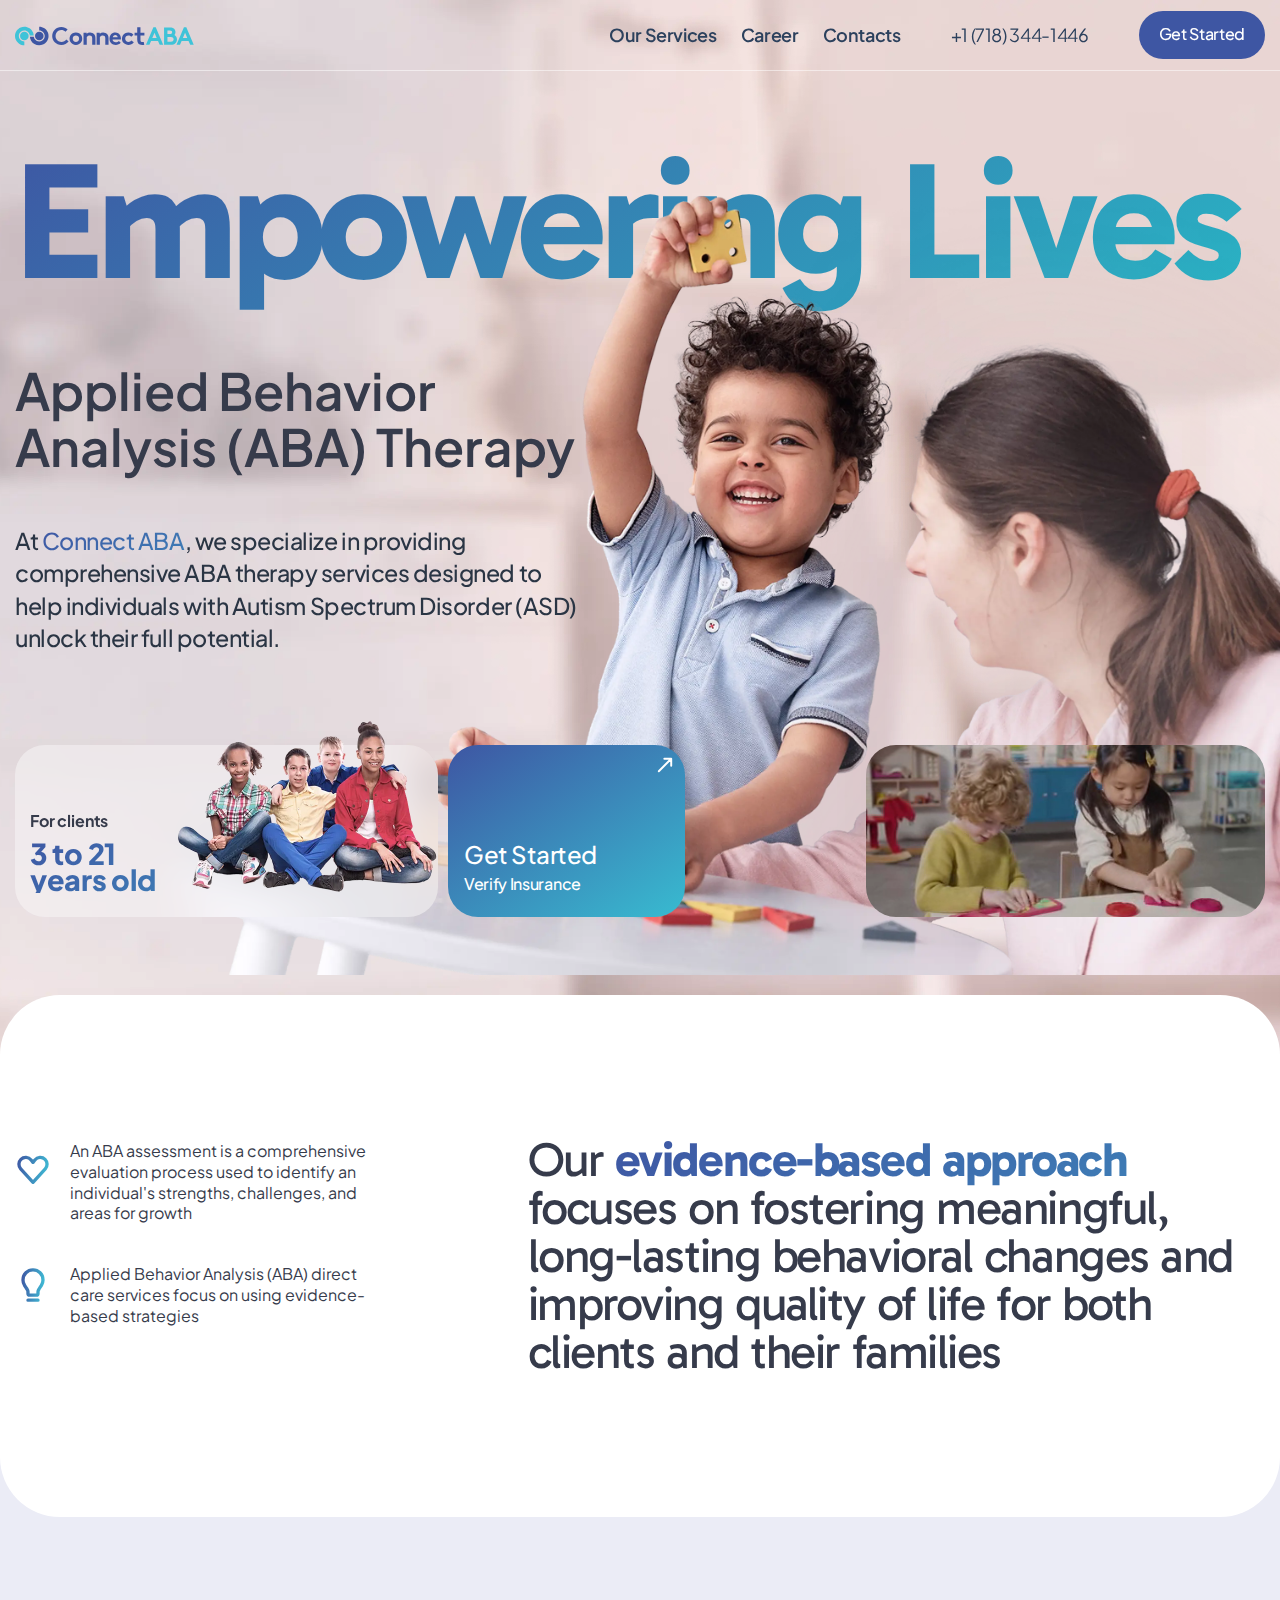
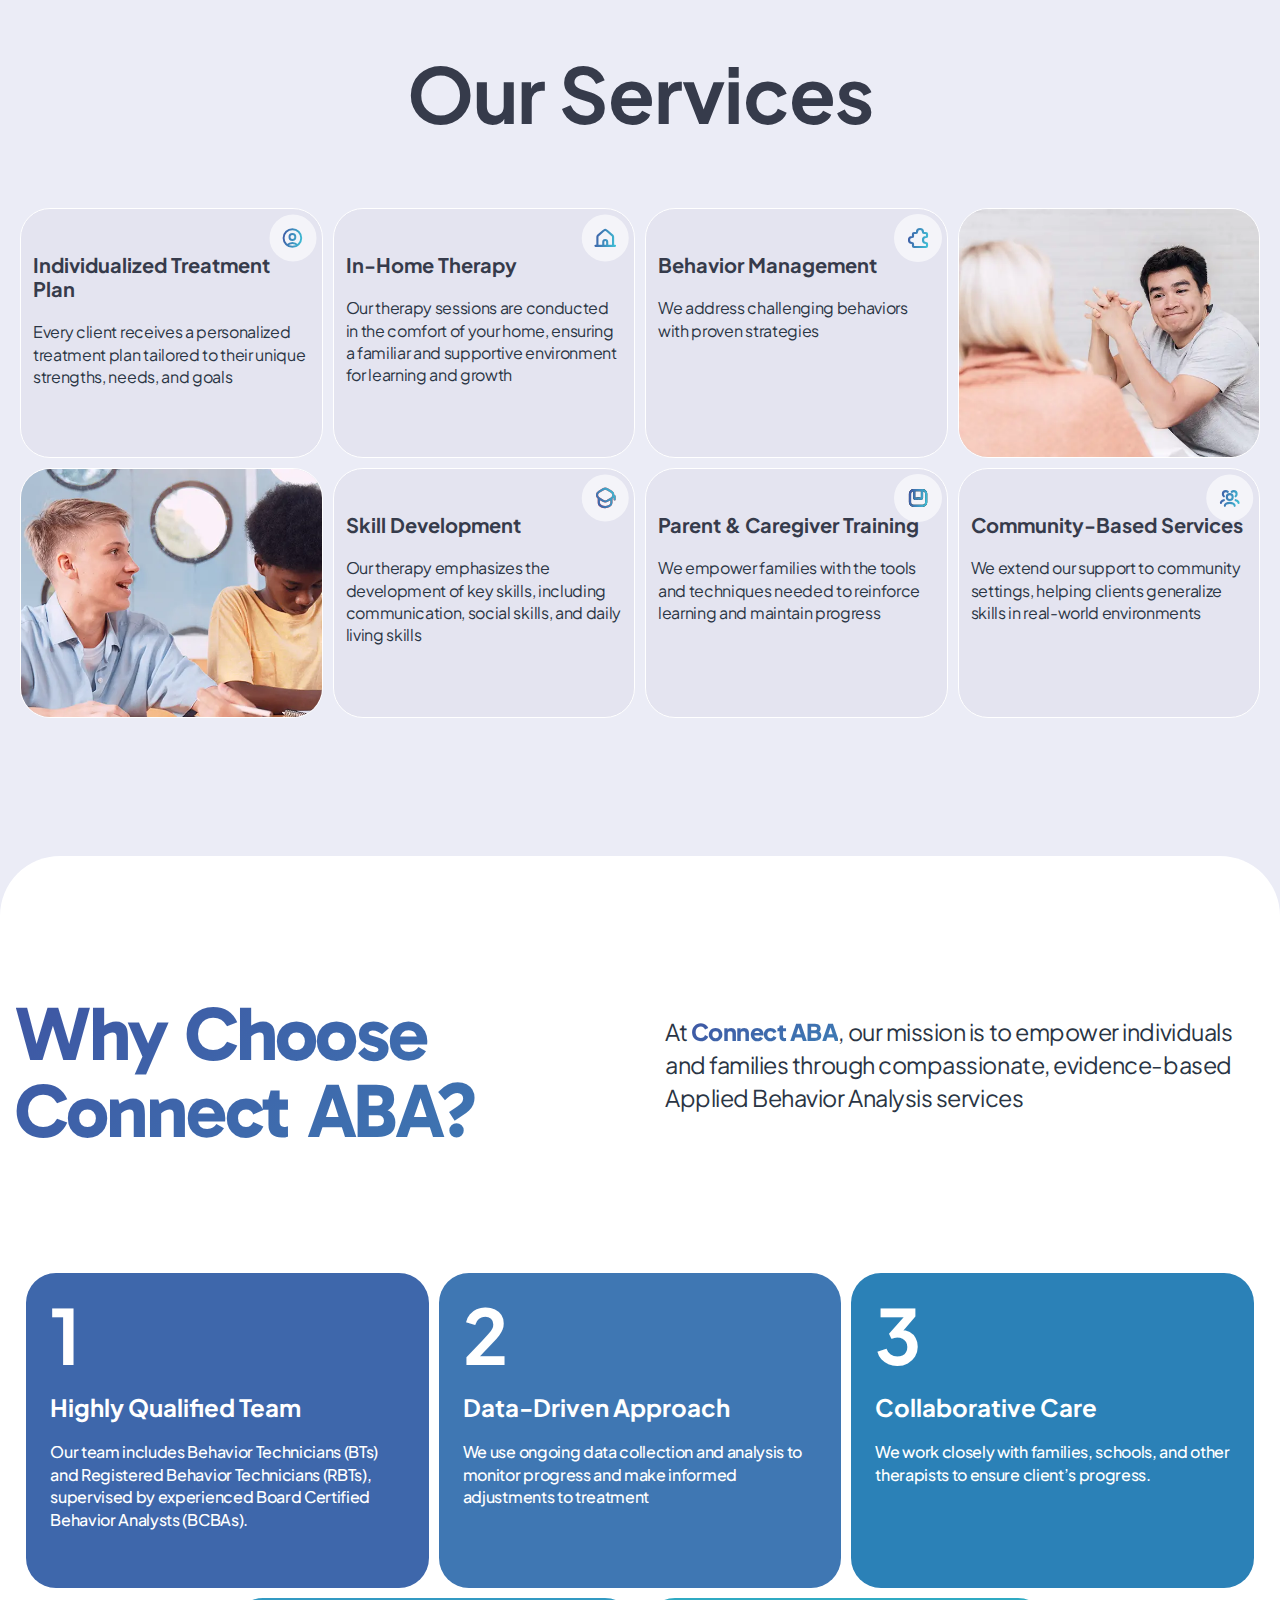
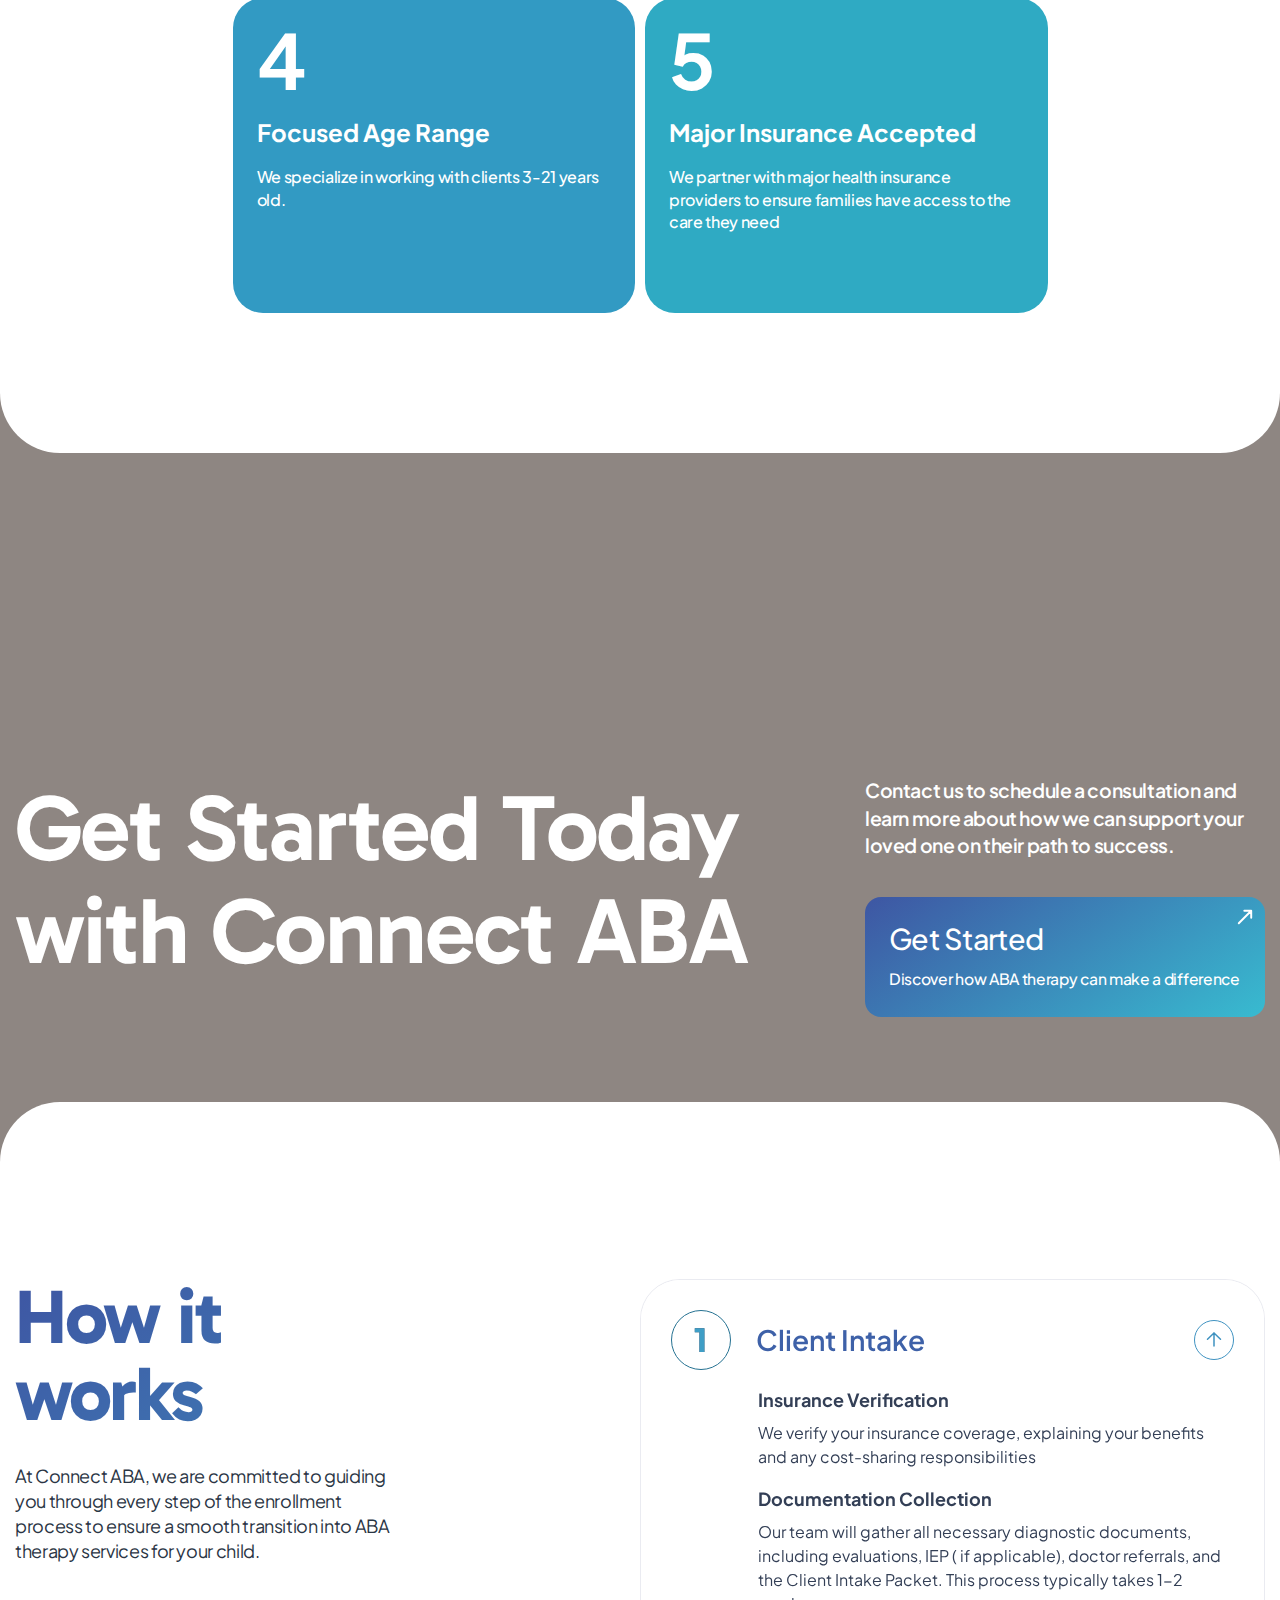
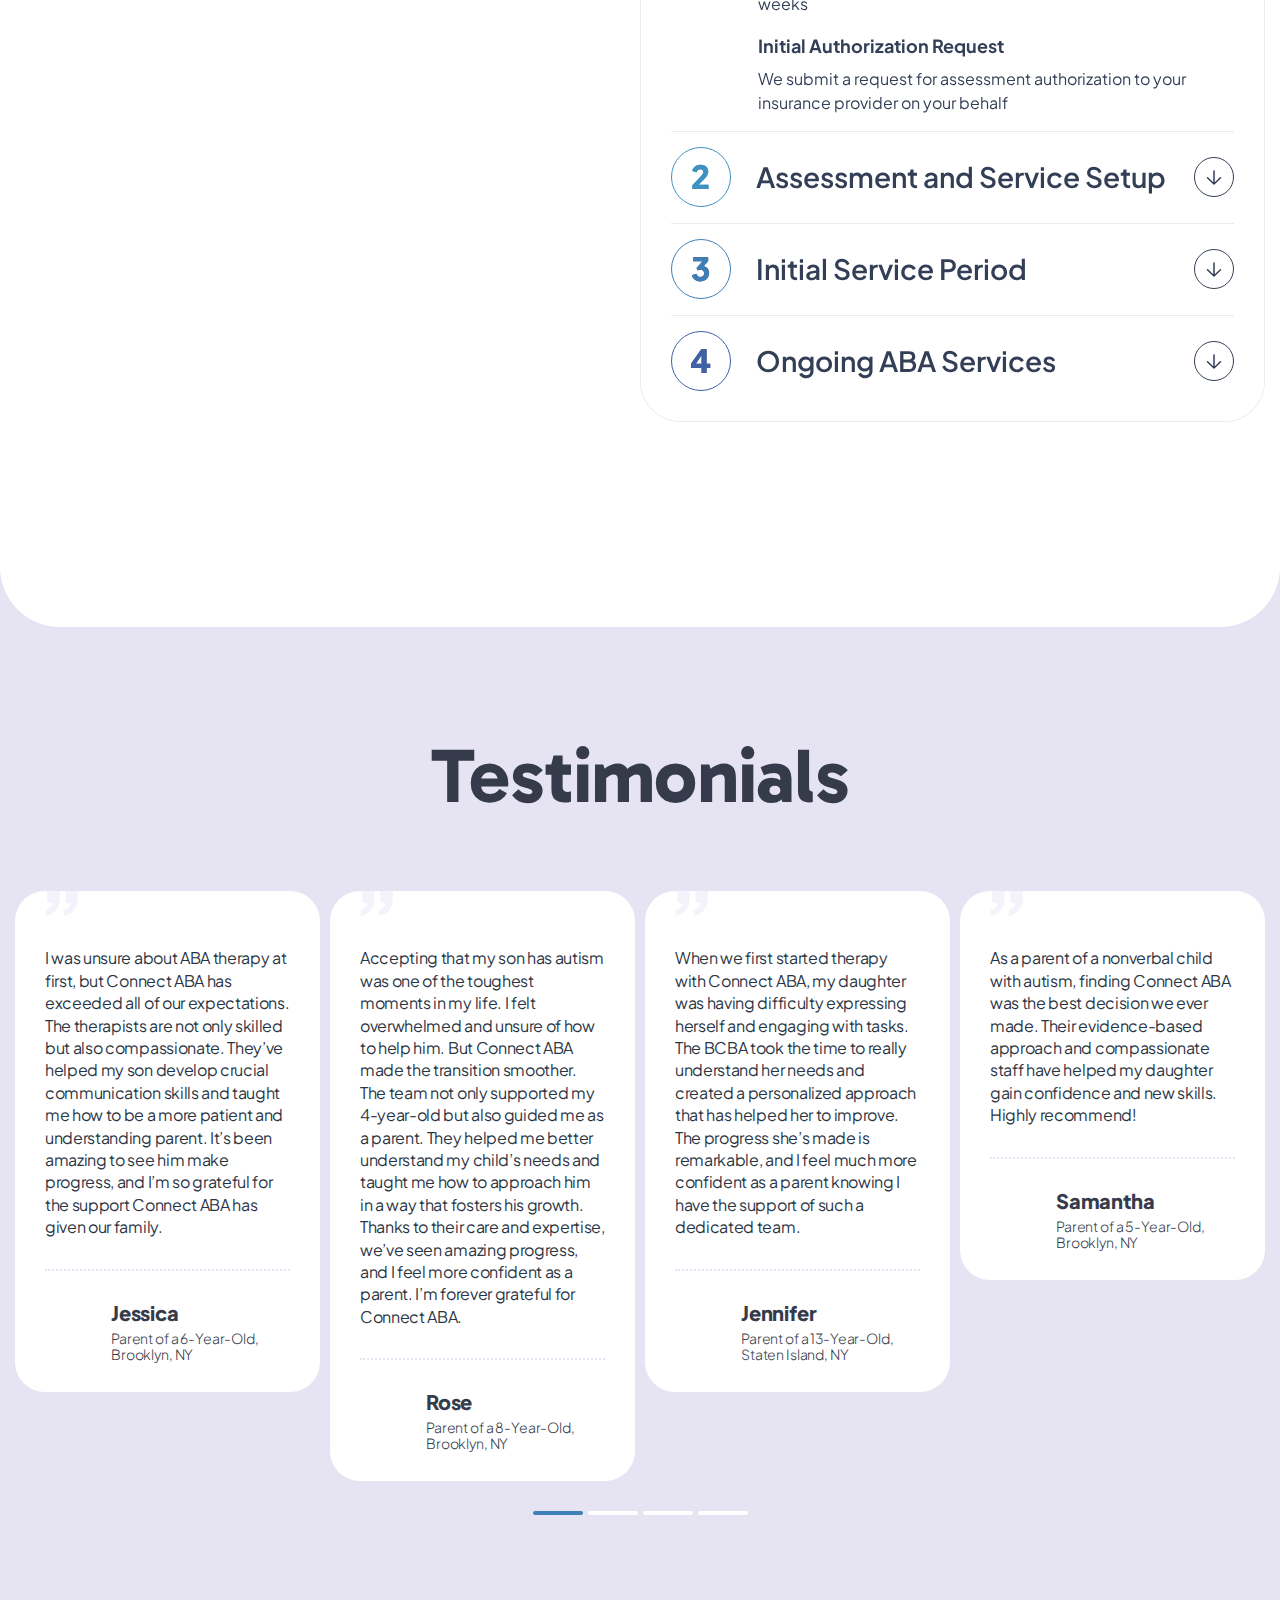
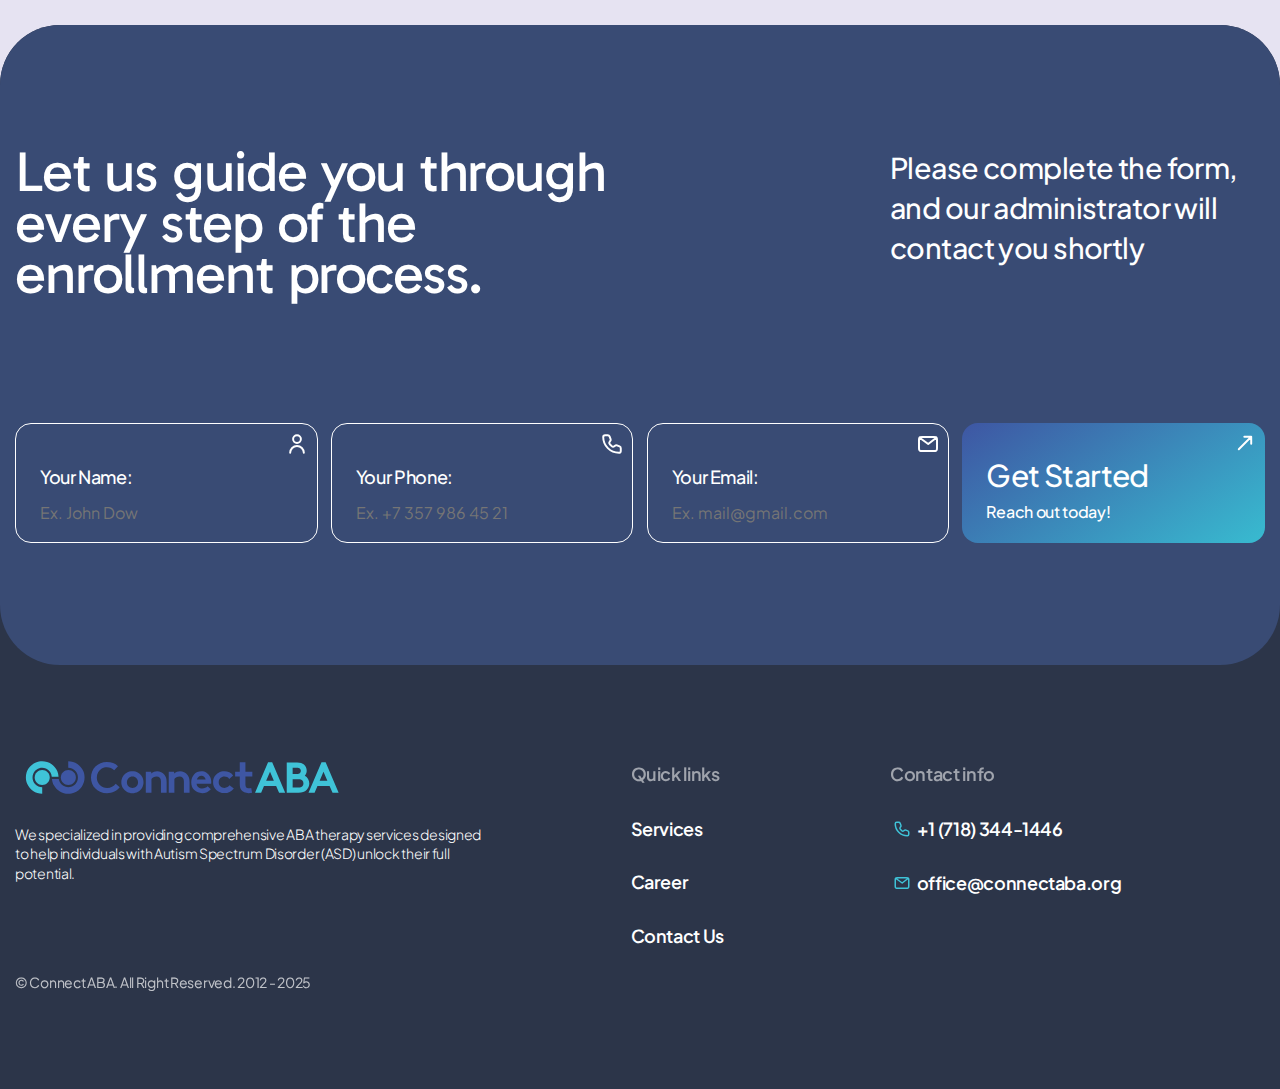
==== index.html @ b6cbbdf8 "Fix 1" ====
<!DOCTYPE html>
<html lang="en">

<head>
	<title>Home Page</title>
	<meta charset="UTF-8">
	<meta http-equiv="X-UA-Compatible" content="IE=edge">
	<meta name="format-detection" content="telephone=no">
	<link rel="stylesheet" href="css/style.min.css?_v=20250211092525">
	<link rel="shortcut icon" href="img/favicon.webp" type="image/x-icon">
	<link rel="icon" href="img/favicon.webp" type="image/x-icon">
	<meta name="robots" content="noindex, nofollow">
	<meta name="viewport" content="width=device-width, initial-scale=1.0, maximum-scale=1.2">

	<meta name="keywords" content="">
	<meta name="description" content="">
	<meta name="author" content="">
	<meta name="dcterms.dateCopyrighted" content="2025">
	<meta name="dcterms.rightsHolder" content="">
	<meta name="geo.placename" content="">
	<meta name="geo.region" content="en-us">
	<meta property="og:locale" content="en_US">
	<meta property="og:type" content="website">
	<meta name="twitter:card" content="summary">

</head>

<body>
	<div class="wrapper">
		<header data-scroll="50" class="header">
			<div class="header__container">
				<a href="index.html" style="width: 91px; height: 11px; display: block;" class="header__logo"><img src="img/logo.svg" alt="ConnectABA logo"></a>
				<div class="menu-header">
					<button type="button" class="menu-header__icon icon-menu" aria-label="Mobile menu button"><span></span></button>
					<nav class="menu-header__body">
						<a href="index.html" style="width: 191px; height: 20px; display: block;" class="logo-header-mobile"><img src="img/logo-white.svg" alt="ConnectABA logo"></a>
						<ul class="nav-menu">
							<li class="menu-item current-menu-item"><a href="our-services.html">Our Services</a></li>
							<li class="menu-item"><a href="career.html">Career</a></li>
							<li class="menu-item"><a href="contacts.html">Contacts</a></li>
						</ul>
						<a href="tel:+17183441446" class="menu-header__phone">+1 (718) 344-1446</a>
						<a href="#" data-popup="#popup" class="menu-header__button">Get Started</a>
						<a class="menu-header__mail" href="mailto:office@connectaba.org">office@connectaba.org</a>
						<div class="copyright-text">&#169; Connect ABA. All Right Reserved. 2012 - 2025</div>
					</nav>
				</div>
			</div>
		</header>
		<main class="page">


			<!-- SECTION hero -->
			<section class="hero main-page">

				<picture>
					<source media="(min-width: 320px) and (max-width: 1024px)" srcset="img/bg-mob-home-section-1.webp" />
					<img src="img/bg-pc-home-section-1.webp" class="bg-hero" alt="Section background">
				</picture>
				<picture>
					<source media="(min-width: 320px) and (max-width: 768px)" srcset="img/image-mob-home-section-1.webp" />
					<source media="(min-width: 769px) and (max-width: 1024px)" srcset="img/image-tablet-home-section-1.webp" />
					<img src="img/image-pc-home-section-1.webp" class="image-hero" alt="Joyful boy playing">
				</picture>

				<div class="hero__container">
					<div class="hero__content">
						<h1 class="hero__title gradient">
							Empowering Lives
						</h1>
						<h2 class="hero__subtitle">Applied Behavior Analysis (ABA) Therapy</h2>
						<div class="hero__description">
							At <span class="gradient-1">Connect ABA</span>, we specialize in providing comprehensive ABA therapy services designed to help individuals with Autism Spectrum Disorder (ASD) unlock their full potential.
						</div>

						<div class="hero-row">
							<div class="hero-row__col-1">
								<div class="col-1-text">
									<p class="line-1">For clients</p>
									<h3 class="line-2 gradient-1">3 to 21 years old</h3>
								</div>
								<picture>
									<source media="(min-width: 320px) and (max-width: 1024px)" srcset="img/image-2-mob-home-section-1.webp" />
									<img src="img/image-2-pc-home-section-1.webp" alt="Group of children">
								</picture>
							</div>
							<div class="hero-row__col-2">
								<div data-popup="#popup" class="get-started__item get-started__item--button no-border">
									<img src="img/icon-diagonal-arrow.svg" alt="Open popup icon">
									<button type="submit" class="button">
										<div class="button-text-1">Get Started</div>
										<div class="button-text-2">Verify Insurance</div>
									</button>
								</div>
							</div>
							<div class="hero-row__col-3">
								<video class="started-video__bg-video started-video__bg-video--pc" autoplay muted loop aria-label="Background video of children playing">
									<source src="img/1_pupil_toy.mp4" type="video/mp4">
									<source src="img/1_pupil_toy.webm" type="video/webm">
									<source src="img/1_pupil_toy.mov" type="video/mov">
								</video>
							</div>
						</div>
					</div>

				</div>
			</section>
			<!-- End of SECTION hero -->


			<!-- SECTION only-text -->
			<section class="only-text">
				<div class="only-text__container">
					<div class="only-text__row">
						<div class="only-text__col-big">
							Our <span class="gradient-1">evidence-based approach</span> focuses on fostering meaningful, long-lasting behavioral changes and improving quality of life for both clients and their families
						</div>
						<div class="only-text__col-small">
							<ul>
								<li>
									<img src="img/icon-heart.svg" alt="Heart icon">
									<span>An ABA assessment is a comprehensive evaluation process used to identify an individual's strengths, challenges, and areas for growth</span>
								</li>
								<li>
									<img src="img/icon-bulb.svg" alt="ABA therapy icon">
									<span>Applied Behavior Analysis (ABA) direct care services focus on using evidence-based strategies</span>
								</li>
							</ul>
						</div>
					</div>
				</div>
			</section>
			<!-- End of SECTION only-text -->


			<!-- SECTION services -->
			<section class="services">
				<div class="services__container">
					<div class="services__title">
						Our Services
					</div>
					<div class="services__items">
						<div class="services__item services__item--1">
							<img src="img/icon-person.svg" alt="Person icon" class="services-icon">
							<div class="services__subtitle">
								Individualized Treatment Plan
							</div>
							<div class="services__text">
								Every client receives a personalized treatment plan tailored to their unique strengths, needs, and goals
							</div>
						</div>
						<div class="services__item services__item--2">
							<img src="img/icon-home.svg" alt="Home icon" class="services-icon">
							<div class="services__subtitle">
								In-Home Therapy
							</div>
							<div class="services__text">
								Our therapy sessions are conducted in the comfort of your home, ensuring a familiar and supportive environment for learning and growth
							</div>
						</div>
						<div class="services__item services__item--3">
							<img src="img/icon-management.svg" alt="Puzzle icon" class="services-icon">
							<div class="services__subtitle">
								Behavior Management
							</div>
							<div class="services__text">
								We address challenging behaviors with proven strategies
							</div>
						</div>
						<div class="services__item services__item--4">
							<picture>
								<source media="(min-width: 320px) and (max-width: 700px)" srcset="img/home-mob-01.webp" />
								<img src="img/home-pc-01.webp" class="services-bg" alt="Man listening" loading="lazy">
							</picture>
						</div>
						<div class="services__item services__item--5">
							<picture>
								<source media="(min-width: 320px) and (max-width: 600px)" srcset="img/home-mob-02.webp" />
								<img src="img/home-pc-02.webp" class="services-bg" alt="Guys listening" loading="lazy">
							</picture>
						</div>
						<div class="services__item services__item--6">
							<img src="img/icon-skill.svg" alt="Skill icon" class="services-icon">
							<div class="services__subtitle">
								Skill Development
							</div>
							<div class="services__text">
								Our therapy emphasizes the development of key skills, including communication, social skills, and daily living skills
							</div>
						</div>
						<div class="services__item services__item--7">
							<img src="img/icon-training.svg" alt="Training icon" class="services-icon">
							<div class="services__subtitle">
								Parent & Caregiver Training
							</div>
							<div class="services__text">
								We empower families with the tools and techniques needed to reinforce learning and maintain progress
							</div>
						</div>
						<div class="services__item services__item--8">
							<img src="img/icon-community.svg" alt="Community icon" class="services-icon">
							<div class="services__subtitle">
								Community-Based Services
							</div>
							<div class="services__text">
								We extend our support to community settings, helping clients generalize skills in real-world environments
							</div>
						</div>
					</div>
				</div>
			</section>
			<!-- End of SECTION services -->


			<!-- SECTION why -->
			<section class="why">
				<div class="why__container">
					<div class="why__row">
						<div class="why__title gradient-1">
							Why Choose Connect ABA?
						</div>
						<div class="why__description">
							At <span class="gradient-1">Connect ABA</span>, our mission is to empower individuals and families through compassionate, evidence-based Applied Behavior Analysis services
						</div>
					</div>
					<div class="why__items">
						<div class="why__item why__item--1">
							<div class="why__number">
								1
							</div>
							<div class="why__wrapper">
								<div class="why__subtitle">
									Highly Qualified Team
								</div>
								<div class="why__text">
									Our team includes Behavior Technicians (BTs) and Registered Behavior Technicians (RBTs), supervised by experienced Board Certified Behavior Analysts (BCBAs).
								</div>
							</div>
						</div>
						<div class="why__item why__item--2">
							<div class="why__number">
								2
							</div>
							<div class="why__wrapper">
								<div class="why__subtitle">
									Data-Driven Approach
								</div>
								<div class="why__text">
									We use ongoing data collection and analysis to monitor progress and make informed adjustments to treatment
								</div>
							</div>
						</div>
						<div class="why__item why__item--3">
							<div class="why__number">
								3
							</div>
							<div class="why__wrapper">
								<div class="why__subtitle">
									Collaborative Care
								</div>
								<div class="why__text">
									We work closely with families, schools, and other therapists to ensure client’s progress.
								</div>
							</div>
						</div>
						<div class="why__item why__item--4">
							<div class="why__number">
								4
							</div>
							<div class="why__wrapper">
								<div class="why__subtitle">
									Focused Age Range
								</div>
								<div class="why__text">
									We specialize in working with clients 3-21 years old.
								</div>
							</div>
						</div>
						<div class="why__item why__item--5">
							<div class="why__number">
								5
							</div>
							<div class="why__wrapper">
								<div class="why__subtitle">
									Major Insurance Accepted
								</div>
								<div class="why__text">
									We partner with major health insurance providers to ensure families have access to the care they need
								</div>
							</div>
						</div>
					</div>

				</div>
			</section>
			<!-- End of SECTION why -->


			<!-- SECTION started-video -->
			<section class="started-video">
				<video class="started-video__bg-video started-video__bg-video--pc" autoplay muted loop aria-label="Background video of children drawing">
					<source src="img/2_children_draw.mp4" type="video/mp4">
					<source src="img/2_children_draw.webm" type="video/webm">
					<source src="img/2_children_draw.mov" type="video/mov">
				</video>

				<div class="video-bg"></div>
				<div class="started-video__container">
					<div class="started-video__title">
						Get Started Today with Connect ABA
					</div>
					<div class="started-video__wrapper">
						<div class="started-video__description">
							Contact us to schedule a consultation and learn more about how we can support your loved one on their path to success.
						</div>
						<div class="get-started__item get-started__item--button no-border">
							<img src="img/icon-diagonal-arrow.svg" alt="Contact button icon">
							<button data-popup="#popup" class="button">
								<div class="button-text-1">Get Started</div>
								<div class="button-text-2">Discover how ABA therapy can make a difference</div>
							</button>
						</div>
					</div>
				</div>
			</section>
			<!-- End of SECTION started-video -->


			<!-- SECTION how -->
			<section class="how">
				<picture>
					<source media="(min-width: 320px) and (max-width: 768px)" srcset="img/image-mob-home-section-6.webp" />
					<source media="(min-width: 769px) and (max-width: 1024px)" srcset="img/image-tablet-home-section-6.webp" />
					<img src="img/image-pc-home-section-6.webp" class="how__bg" alt="Happy boy" loading="lazy">
				</picture>
				<div class="how__container">
					<div class="how__row">
						<div class="how__col">
							<div class="how__title gradient-1">
								How it works
							</div>
							<div class="how__description">
								At Connect ABA, we are committed to guiding you through every step of the enrollment process to ensure a smooth transition into ABA therapy services for your child.
							</div>
						</div>
						<div class="how__col">
							<!-- Spoilers: -->
							<div data-spollers data-one-spoller class="spollers">
								<details data-open class="spollers__item">
									<summary class="spollers__title">
										<img src="img/icon-faq-1.svg" alt="Number 1">
										Client Intake
									</summary>
									<div class="spollers__body">
										<div class="spollers__subtitle">
											Insurance Verification
										</div>
										<div class="spollers__text">
											We verify your insurance coverage, explaining your benefits and any cost-sharing responsibilities
										</div>
										<div class="spollers__subtitle">
											Documentation Collection
										</div>
										<div class="spollers__text">
											Our team will gather all necessary diagnostic documents, including evaluations, IEP ( if applicable), doctor referrals, and the Client Intake Packet. This process typically takes 1-2 weeks
										</div>
										<div class="spollers__subtitle">
											Initial Authorization Request
										</div>
										<div class="spollers__text">
											We submit a request for assessment authorization to your insurance provider on your behalf
										</div>
									</div>
								</details>

								<details class="spollers__item">
									<summary class="spollers__title">
										<img src="img/icon-faq-2.svg" alt="Number 2">
										Assessment and Service Setup
									</summary>
									<div class="spollers__body">
										<div class="spollers__subtitle">
											Availability Coordination
										</div>
										<div class="spollers__text">
											We work with you to understand your child’s needs and service schedule preferences.
										</div>
										<div class="spollers__subtitle">
											Assessment
										</div>
										<div class="spollers__text">
											A Board Certified Behavior Analyst (BCBA) will conduct your child’s assessment. This includes a discussion with you, direct observation, and the creation of a personalized treatment plan.
										</div>
										<div class="spollers__subtitle">
											Assessment Review
										</div>
										<div class="spollers__text">
											The treatment plan is reviewed and submitted to your insurance forapproval of ongoing services.
										</div>
										<div class="spollers__subtitle">
											Staffing
										</div>
										<div class="spollers__text">
											Using our matching process, we locate a skilled Behavior Technician (BT) or Registered Behavior Technician (RBT) in your area to support your child. This step typically takes about 2-3 weeks.
										</div>
									</div>
								</details>

								<details class="spollers__item">
									<summary class="spollers__title">
										<img src="img/icon-faq-3.svg" alt="Number 3">
										Initial Service Period
									</summary>
									<div class="spollers__body">
										<div class="spollers__subtitle">
											Service Coordination
										</div>
										<div class="spollers__text">
											Your BCBA and BT will coordinate schedules to begin therapysessions.
										</div>
										<div class="spollers__subtitle">
											Initial Check-Ins
										</div>
										<div class="spollers__text">
											We ensure the BT is pairing well with your child and that therapy sessions are proceeding smoothly.
										</div>
										<div class="spollers__subtitle">
											Ongoing Communication
										</div>
										<div class="spollers__text">
											During the first 4 weeks of services, we maintain consistentcheck-ins to monitor progress and address any concerns.
										</div>
									</div>
								</details>

								<details class="spollers__item">
									<summary class="spollers__title">
										<img src="img/icon-faq-4.svg" alt="Number 4">
										Ongoing ABA Services
									</summary>
									<div class="spollers__body">
										<div class="spollers__subtitle">
											Case Management
										</div>
										<div class="spollers__text">
											Once services are established, a hh Case Manager will oversee your child’s care.
										</div>
										<div class="spollers__subtitle">
											Service Consistency
										</div>
										<div class="spollers__text">
											We monitor therapy sessions for consistency and progress,addressing cancellations and making necessary adjustments.
										</div>
										<div class="spollers__subtitle">
											Reassessment & Reauthorization
										</div>
										<div class="spollers__text">
											Periodic reassessments are conducted ( typically every 6 months), and we manage the reauthorization process to ensure uninterrupted care.
										</div>
										<div class="spollers__subtitle">
											Insurance Support
										</div>
										<div class="spollers__text">
											If your insurance changes, we’ll help you navigate the process tomaintain services.
										</div>
									</div>
								</details>
							</div><!-- Spoilers end -->
						</div>
					</div>

				</div>
			</section>
			<!-- End of SECTION how -->


			<!-- SECTION testimonials -->
			<section class="testimonials">
				<div class="testimonials__container">
					<div class="testimonials__title">
						Testimonials
					</div>
					<!-- Slider wrapper -->
					<div class="testimonials__slider swiper">
						<!-- The moving part of the slider -->
						<div class="testimonials__wrapper swiper-wrapper">
							<!-- Slide -->
							<div class="testimonials__slide swiper-slide">
								<div class="review">
									<img src="img/icon-review.svg" class="review-decor" alt="Review icon">
									<div class="review__text">
										I was unsure about ABA therapy at first, but Connect ABA has exceeded all of our expectations. The therapists are not only skilled but also compassionate. They’ve helped my son develop crucial communication skills and taught me how to be a more patient and understanding parent. It’s been amazing to see him make progress, and I’m so grateful for the support Connect ABA has given our family.
									</div>
									<div class="review__footer">
										<img src="img/person-01.webp" alt="Jessica photo" loading="lazy">
										<div class="review__wrapper">
											<div class="review__name">
												Jessica
											</div>
											<div class="review__info">
												Parent of a 6-Year-Old,
												<br>Brooklyn, NY
											</div>
										</div>
									</div>
								</div>
							</div>

							<!-- Slide -->
							<div class="testimonials__slide swiper-slide">
								<div class="review">
									<img src="img/icon-review.svg" class="review-decor" alt="Review icon">
									<div class="review__text">
										Accepting that my son has autism was one of the toughest moments in my life. I felt overwhelmed and unsure of how to help him. But Connect ABA made the transition smoother. The team not only supported my 4-year-old but also guided me as a parent. They helped me better understand my child’s needs and taught me how to approach him in a way that fosters his growth. Thanks to their care and expertise, we’ve seen amazing progress, and I feel more confident as a parent. I’m forever grateful for Connect ABA.
									</div>
									<div class="review__footer">
										<img src="img/person-02.webp" alt="Rose photo" loading="lazy">
										<div class="review__wrapper">
											<div class="review__name">
												Rose
											</div>
											<div class="review__info">
												Parent of a 8-Year-Old,
												<br>Brooklyn, NY
											</div>
										</div>
									</div>
								</div>
							</div>

							<!-- Slide -->
							<div class="testimonials__slide swiper-slide">
								<div class="review">
									<img src="img/icon-review.svg" class="review-decor" alt="Review icon">
									<div class="review__text">
										When we first started therapy with Connect ABA, my daughter was having difficulty expressing herself and engaging with tasks. The BCBA took the time to really understand her needs and created a personalized approach that has helped her to improve. The progress she’s made is remarkable, and I feel much more confident as a parent knowing I have the support of such a dedicated team.
									</div>
									<div class="review__footer">
										<img src="img/person-03.webp" alt="Jennifer photo" loading="lazy">
										<div class="review__wrapper">
											<div class="review__name">
												Jennifer
											</div>
											<div class="review__info">
												Parent of a 13-Year-Old,
												<br>Staten Island, NY
											</div>
										</div>
									</div>
								</div>
							</div>

							<!-- Slide -->
							<div class="testimonials__slide swiper-slide">
								<div class="review">
									<img src="img/icon-review.svg" class="review-decor" alt="Review icon">
									<div class="review__text">
										As a parent of a nonverbal child with autism, finding Connect ABA was the best decision we ever made. Their evidence-based approach and compassionate staff have helped my daughter gain confidence and new skills. Highly recommend!
									</div>
									<div class="review__footer">
										<img src="img/person-04.webp" alt="Samantha photo" loading="lazy">
										<div class="review__wrapper">
											<div class="review__name">
												Samantha
											</div>
											<div class="review__info">
												Parent of a 5-Year-Old,
												<br>Brooklyn, NY
											</div>
										</div>
									</div>
								</div>
							</div>


						</div>

						<div class="swiper-pagination"></div>
					</div>
				</div>
			</section>
			<!-- End of SECTION testimonials -->


		</main>
		<footer class="footer">

			<!-- SECTION footer-blue -->
			<section class="footer-blue">
				<div class="footer-blue__container">
					<div class="footer-blue__texts">
						<h3 class="footer-blue__title">
							Let us guide you through every step of the enrollment process.
						</h3>
						<div class="footer-blue__description">
							Please complete the form, and our administrator will contact you shortly
						</div>
					</div>

					<form name="get-started" class="get-started" action="#" method="POST">
						<div class="get-started__items">
							<div class="get-started__item get-started__item--name">
								<img src="img/icon-user.svg" alt="Name form icon">
								<label for="get-started-name">Your Name:</label>
								<input type="text" id="get-started-name" name="get-started-name" placeholder="Ex. John Dow" class="input">
							</div>
							<div class="get-started__item get-started__item--phone">
								<img src="img/icon-phone.svg" alt="Phone form icon">
								<label for="get-started-phone">Your Phone:</label>
								<input type="text" id="get-started-phone" name="get-started-phone" placeholder="Ex. +7 357 986 45 21" class="input">
							</div>
							<div class="get-started__item get-started__item--email">
								<img src="img/icon-mail.svg" alt="Email form icon">
								<label for="get-started-email">Your Email:</label>
								<input type="text" id="get-started-email" name="get-started-email" placeholder="Ex. mail@gmail.com" class="input">
							</div>
							<div data-popup="#popup" class="get-started__item get-started__item--button no-border">
								<img src="img/icon-diagonal-arrow.svg" alt="Submit button form icon">
								<button class="button">
									<div class="button-text-1">Get Started</div>
									<div class="button-text-2">Reach out today!</div>
								</button>
							</div>
						</div>
					</form>
				</div>
			</section>
			<!-- End of SECTION footer-blue -->


			<!-- SECTION footer-dark -->
			<section class="footer-dark">
				<div class="footer-dark__container">
					<div class="footer-dark__row-1">
						<div class="col col-1">
							<img src="img/logo.svg" class="footer-logo" alt="Website logo">
							<p>We specialized in providing comprehensive ABA therapy services designed to help individuals with Autism Spectrum Disorder (ASD) unlock their full potential.</p>
						</div>
						<div class="col col-2">
							<h3 class="footer-title">Quick links</h3>
							<nav>
								<ul>
									<li><a href="our-services.html">Services</a></li>
									<li><a href="career.html">Career</a></li>
									<li><a href="contacts.html">Contact Us</a></li>
								</ul>
							</nav>
						</div>
						<div class="col">
							<h3 class="footer-title">Contact info</h3>
							<nav>
								<ul>
									<li>
										<a href="tel:+17183441446">
											<img src="img/icon-phone-blue.svg" alt="Phone icon">
											<span>+1 (718) 344-1446</span>
										</a>
									</li>
									<li>
										<a href="mailto:office@connectaba.org">
											<img src="img/icon-mail-blue.svg" alt="Email icon">
											<span>office@connectaba.org</span>
										</a>
									</li>
								</ul>
							</nav>
						</div>
					</div>
					<div class="footer-dark__row-2">
						&#169; Connect ABA. All Right Reserved. 2012 - 2025
					</div>
				</div>
			</section>
			<!-- End of SECTION footer-dark -->

		</footer>
	</div>
	<div id="popup" aria-hidden="true" class="popup">
		<div class="popup__wrapper">
			<div class="popup__content">
				<button data-close type="button" class="popup__close">
					<img src="img/icon-close-white.svg" alt="Close popup">
				</button>
				<div class="popup__text">
					<h2 class="popup-title">Get Started</h2>
					<h3 class="popup-description">Fill in the form and we will contact you shortly</h3>
					<form name="get-started" class="get-started" action="#" method="POST">
						<div class="get-started__items">
							<div class="get-started__item get-started__item--name">
								<img src="img/icon-user.svg" alt="Name form icon">
								<label for="name">Your Name:</label>
								<input type="text" id="name" name="name" placeholder="Ex. John Dow" class="input">
							</div>
							<div class="get-started__item get-started__item--phone">
								<img src="img/icon-phone.svg" alt="Phone form icon">
								<label for="phone">Your Phone:</label>
								<input type="text" id="phone" name="phone" placeholder="Ex. +7 357 986 45 21" class="input">
							</div>
							<div class="get-started__item get-started__item--email">
								<img src="img/icon-mail.svg" alt="Email form icon">
								<label for="email">Your Email:</label>
								<input type="text" id="email" name="email" placeholder="Ex. mail@gmail.com" class="input">
							</div>
							<div class="get-started__item get-started__item--button no-border">
								<img src="img/icon-diagonal-arrow.svg" alt="Submit button form icon">
								<button type="submit" class="button">
									<div class="button-text-1">Get Started</div>
									<div class="button-text-2">Reach out today!</div>
								</button>
							</div>
						</div>
					</form>
				</div>
			</div>
		</div>
	</div>



	<div id="video" aria-hidden="true" class="popup">
		<div class="popup__wrapper">
			<div class="popup__content">
				<button data-close type="button" class="popup__close">
					<img src="img/icon-close-white.svg" alt="Close popup">
				</button>
				<!-- <video class="started-video__bg-video started-video__bg-video--pc" autoplay="" muted="" loop="" loading="lazy">
				<source src="img/1_pupil_toy.mp4" type="video/mp4">
			</video> -->
				<video class="started-video__bg-video started-video__bg-video--pc" autoplay muted loop loading="lazy" aria-hidden="true">
					<source src="img/1_pupil_toy.mp4" type="video/mp4">
					Your browser does not support the video. <a href="img/1_pupil_toy.mp4">Download video</a>.
				</video>

				<!-- <video class="started-video__bg-video started-video__bg-video--mobile" autoplay="" muted="" loop="" playsinline="">
				<source src="https://ldvill.com/wp-content/themes/ld-electrician/assets/video/video-bg-mobile.mp4" type="video/mp4">
				<source src="https://ldvill.com/wp-content/themes/ld-electrician/assets/video/video-bg-mobile.webm" type="video/webm">
				<source src="https://ldvill.com/wp-content/themes/ld-electrician/assets/video/video-bg-mobile.mov" type="video/mov">
			</video> -->
			</div>
		</div>
	</div>



	<div id="video-2" aria-hidden="true" class="popup">
		<div class="popup__wrapper">
			<div class="popup__content">
				<button data-close type="button" class="popup__close">
					<img src="img/icon-close-white.svg" alt="Close popup">
				</button>
				<video class="started-video__bg-video started-video__bg-video--pc" autoplay="" muted="" loop="" loading="lazy">
					<source src="img/4_mother_help.mp4" type="video/mp4">
				</video>
				<!-- <video class="started-video__bg-video started-video__bg-video--mobile" autoplay="" muted="" loop="" playsinline="">
				<source src="https://ldvill.com/wp-content/themes/ld-electrician/assets/video/video-bg-mobile.mp4" type="video/mp4">
				<source src="https://ldvill.com/wp-content/themes/ld-electrician/assets/video/video-bg-mobile.webm" type="video/webm">
				<source src="https://ldvill.com/wp-content/themes/ld-electrician/assets/video/video-bg-mobile.mov" type="video/mov">
			</video> -->
			</div>
		</div>
	</div>













	<div id="rbt-bt" aria-hidden="true" class="popup popup-opportunities">
		<div class="popup__wrapper">
			<div class="popup__content">
				<button data-close type="button" class="popup__close">
					<img src="img/icon-close-blue.svg" alt="Close popup">
				</button>

				<div class="popup__top-content top-content">
					<img src="img/logo.svg" class="popup-logo" alt="Website logo">
					<div class="content-wrapper">
						<h2 class="top-content__title">
							Position RBT/BT
						</h2>
					</div>
					<div class="content-wrapper">
						<h3 class="top-content__subtitle">
							Position Overview
						</h3>
						<div class="top-content__text">
							We are seeking dedicated and qualified RBTs/BTs to join our growing team. The ideal candidate will work closely with clients and their families, implementing personalized treatment plans and contributing to meaningful outcomes.
						</div>
					</div>
					<div class="content-wrapper">
						<h3 class="top-content__subtitle">
							Key Responsibilities
						</h3>
						<div class="top-content__text">
							<ul>
								<li>Provide one-on-one ABA therapy to clients in various settings (home, daycare, community).</li>
								<li>Implement behavior intervention plans developed by the supervising BCBA.</li>
								<li>Collect and record data on client progress using agency tools/software.</li>
								<li>Communicate effectively with supervisors and families about client progress.</li>
								<li>Attend regular training sessions.</li>
							</ul>
						</div>
					</div>
					<div class="content-wrapper">
						<h3 class="top-content__subtitle">
							Qualifications
						</h3>
						<div class="top-content__text">
							<ul>
								<li>Competitive hourly/annual rates.</li>
								<li>Flexible scheduling options.</li>
								<li>Paid training and professional development opportunities.</li>
								<li>Pension Plan</li>
								<li>Paid sick hours</li>
							</ul>
						</div>
					</div>
					<div class="content-end">

					</div>
				</div>

				<div class="popup__text">
					<h2 class="popup-title">How to Apply</h2>
					<p class="popup-description">
						You can fill the form or submit a cover letter outlining your goals, along with your resume, to <a href="mailto:office@connectaba.org" aria-label="Send an email to office@connectaba.org">office@connectaba.org</a>. Use the subject line: <span>"RBT/BT Application – [Your Name]"</span>.
						<br>For inquiries, contact <a href="tel:+17183441446">+1 (718) 344-1446</a>.
					</p>
					<form name="get-started" class="get-started" action="#" method="POST">
						<div class="get-started__items">
							<div class="get-started__item get-started__item--name">
								<img src="img/icon-user.svg" alt="Name form icon">
								<label for="apply-form-name">Your Name:</label>
								<input type="text" id="apply-form-name" name="apply-form-name" placeholder="Ex. John Dow" class="input">
							</div>
							<div class="get-started__item get-started__item--email">
								<img src="img/icon-mail.svg" alt="Email form icon">
								<label for="apply-form-email">Your Email:</label>
								<input type="text" id="apply-form-email" name="apply-form-email" placeholder="Ex. mail@gmail.com" class="input">
							</div>
							<div class="get-started__item get-started__item--phone">
								<img src="img/icon-phone.svg" alt="Phone form icon">
								<label for="apply-form-phone">Your Phone:</label>
								<input type="text" id="apply-form-phone" name="apply-form-phone" placeholder="Ex. +7 357 986 45 21" class="input">
							</div>
							<div class="get-started__item get-started__item--phone">
								<img src="img/icon-resume.svg" alt="Resume form icon">
								<label for="apply-form-resume">Your Resume:</label>
								<input type="text" id="apply-form-resume" name="apply-form-resume" placeholder="Attach file" class="input">
							</div>
							<div class="get-started__item get-started__item--cover-letter">
								<label for="apply-form-cover-letter">Cover letter:</label>
								<textarea name="apply-form-cover-letter" id="apply-form-cover-letter" cols="30" rows="5" placeholder="Describe your problem as detailed as possible"></textarea>
							</div>
							<div class="get-started__item get-started__item--button no-border">
								<img src="img/icon-diagonal-arrow.svg" alt="Submit button form icon">
								<button type="submit" class="button">
									<div class="button-text-1">Apply</div>
									<div class="button-text-2">Let’s work together</div>
								</button>
							</div>
						</div>
					</form>
				</div>
			</div>
		</div>
	</div>















	<div id="bcba-lba" aria-hidden="true" class="popup popup-opportunities">
		<div class="popup__wrapper">
			<div class="popup__content">
				<button data-close type="button" class="popup__close">
					<img src="img/icon-close-blue.svg" alt="Popup close icon">
				</button>

				<div class="popup__top-content top-content">
					<img src="img/logo.svg" class="popup-logo" alt="Website logo">
					<div class="content-wrapper">
						<h2 class="top-content__title">
							Position BCBA/LBA
						</h2>
					</div>
					<div class="content-wrapper">
						<h3 class="top-content__subtitle">
							Position Overview
						</h3>
						<div class="top-content__text">
							We are seeking dedicated and qualified LBAs/BCBAs to join our growing team. The ideal candidatewill oversee client programs, supervise RBTs/BTs, and ensure clinical excellence in service delivery.
						</div>
					</div>
					<div class="content-wrapper">
						<h3 class="top-content__subtitle">
							Qualifications
						</h3>
						<div class="top-content__text">
							<ul>
								<li>Current BCBA certification and New York State licensure as an LBA.</li>
								<li>Candidates with an LBA (Graduate Permit) are also welcome to apply.</li>
							</ul>
						</div>
					</div>
					<div class="content-wrapper">
						<h3 class="top-content__subtitle">
							Benefits
						</h3>
						<div class="top-content__text">
							<ul>
								<li>Competitive hourly/annual rates.</li>
								<li>Flexible scheduling options.</li>
								<li>Paid training and professional development opportunities.</li>
								<li>Pension plan</li>
								<li>Paid sick hours</li>
							</ul>
						</div>
					</div>
					<div class="content-end">

					</div>
				</div>

				<div class="popup__text">
					<h2 class="popup-title">How to Apply</h2>
					<p class="popup-description">
						You can fill the form or submit a cover letter outlining your goals, along with your resume, to <a href="mailto:office@connectaba.org" aria-label="Send an email to office@connectaba.org">office@connectaba.org</a>. Use the subject line: <span>"RBT/BT Application – [Your Name]"</span>.
						<br>For inquiries, contact <a href="tel:+17183441446">+1 (718) 344-1446</a>.
					</p>
					<form name="get-started" class="get-started" action="#" method="POST">
						<div class="get-started__items">
							<div class="get-started__item get-started__item--name">
								<img src="img/icon-user.svg" alt="Name form icon">
								<label for="bcba-lba-apply-form-name">Your Name:</label>
								<input type="text" id="bcba-lba-apply-form-name" name="bcba-lba-apply-form-name" placeholder="Ex. John Dow" class="input">
							</div>
							<div class="get-started__item get-started__item--email">
								<img src="img/icon-mail.svg" alt="Email form icon">
								<label for="bcba-lba-apply-form-email">Your Email:</label>
								<input type="text" id="bcba-lba-apply-form-email" name="bcba-lba-apply-form-email" placeholder="Ex. mail@gmail.com" class="input">
							</div>
							<div class="get-started__item get-started__item--phone">
								<img src="img/icon-phone.svg" alt="Phone form icon">
								<label for="bcba-lba-apply-form-phone">Your Phone:</label>
								<input type="text" id="bcba-lba-apply-form-phone" name="bcba-lba-apply-form-phone" placeholder="Ex. +7 357 986 45 21" class="input">
							</div>
							<div class="get-started__item get-started__item--phone">
								<img src="img/icon-resume.svg" alt="Resume form icon">
								<label for="bcba-lba-apply-form-resume">Your Resume:</label>
								<input type="text" id="bcba-lba-apply-form-resume" name="bcba-lba-apply-form-resume" placeholder="Attach file" class="input">
							</div>
							<div class="get-started__item get-started__item--cover-letter">
								<label for="bcba-lba-apply-form-cover-letter">Cover letter:</label>
								<textarea name="bcba-lba-apply-form-cover-letter" id="bcba-lba-apply-form-cover-letter" cols="30" rows="5" placeholder="Describe your problem as detailed as possible"></textarea>
							</div>
							<div class="get-started__item get-started__item--button no-border">
								<img src="img/icon-diagonal-arrow.svg" alt="Submit button form icon">
								<button type="submit" class="button">
									<div class="button-text-1">Apply</div>
									<div class="button-text-2">Let’s work together</div>
								</button>
							</div>
						</div>
					</form>
				</div>
			</div>
		</div>
	</div>

















	<div id="fieldwork-opportunity" aria-hidden="true" class="popup popup-opportunities">
		<div class="popup__wrapper">
			<div class="popup__content">
				<button data-close type="button" class="popup__close">
					<img src="img/icon-close-blue.svg" alt="Close popup icon">
				</button>

				<div class="popup__top-content top-content">
					<img src="img/logo.svg" class="popup-logo" alt="Website logo">
					<div class="content-wrapper">
						<h2 class="top-content__title">
							Fieldwork opportunity
						</h2>
					</div>
					<div class="content-wrapper">
						<h3 class="top-content__subtitle">
							Fieldwork opportunity for BCBA certification and LBA license
						</h3>
						<div class="top-content__text">
							Connect ABA offers a comprehensive field experience opportunity for those pursuing BCBA certification and LBA licensure in New York State. Our program is designed to meet the requirements set forth by the Behavior Analyst Certification Board (BACB) and the New York State Office of Professions. As a team member, you’ll gain valuable hands-on experience delivering Applied Behavior Analysis (ABA) services, guided by experienced L-BCBAs.
						</div>
					</div>
					<div class="content-wrapper">
						<h3 class="top-content__subtitle">
							Program Highlights
						</h3>
						<div class="top-content__text">
							<ul>
								<li>Work under the direct supervision of experienced L-BCBAs.</li>
								<li>Tailored schedules to meet the needs of students and working professionals.</li>
								<li>Gain exposure to a variety of cases, including different age groups and developmental challenges.</li>
								<li>Enhance skills in conducting assessments, designing intervention plans, and monitoring client progress.</li>
								<li>Receive training on adhering to the BACB’s ethical standards and best practices.</li>
							</ul>
						</div>
					</div>
					<div class="content-wrapper">
						<h3 class="top-content__subtitle">
							Qualifications
						</h3>
						<div class="top-content__text">
							<ul>
								<li>Competitive hourly/annual rates.</li>
								<li>Flexible scheduling options.</li>
								<li>Paid training and professional development opportunities.</li>
								<li>Pension Plan</li>
								<li>Paid sick hours</li>
							</ul>
						</div>
					</div>
					<div class="content-end">

					</div>
				</div>

				<div class="popup__text">
					<h2 class="popup-title">How to Apply</h2>
					<p class="popup-description">
						You can fill the form or submit a cover letter outlining your goals, along with your resume, to <a href="mailto:office@connectaba.org" aria-label="Send an email to office@connectaba.org">office@connectaba.org</a>. Use the subject line: <span>"RBT/BT Application – [Your Name]"</span>.
						<br>For inquiries, contact <a href="tel:+17183441446">+1 (718) 344-1446</a>.
					</p>
					<form name="get-started" class="get-started" action="#" method="POST">
						<div class="get-started__items">
							<div class="get-started__item get-started__item--name">
								<img src="img/icon-user.svg" alt="Name form icon">
								<label for="opportunity-apply-form-name">Your Name:</label>
								<input type="text" id="opportunity-apply-form-name" name="opportunity-apply-form-name" placeholder="Ex. John Dow" class="input">
							</div>
							<div class="get-started__item get-started__item--email">
								<img src="img/icon-mail.svg" alt="Email form icon">
								<label for="opportunity-apply-form-email">Your Email:</label>
								<input type="text" id="opportunity-apply-form-email" name="opportunity-apply-form-email" placeholder="Ex. mail@gmail.com" class="input">
							</div>
							<div class="get-started__item get-started__item--phone">
								<img src="img/icon-phone.svg" alt="Phone form icon">
								<label for="opportunity-apply-form-phone">Your Phone:</label>
								<input type="text" id="opportunity-apply-form-phone" name="opportunity-apply-form-phone" placeholder="Ex. +7 357 986 45 21" class="input">
							</div>
							<div class="get-started__item get-started__item--phone">
								<img src="img/icon-resume.svg" alt="Resume form icon">
								<label for="opportunity-apply-form-resume">Your Resume:</label>
								<input type="text" id="opportunity-apply-form-resume" name="opportunity-apply-form-resume" placeholder="Attach file" class="input">
							</div>
							<div class="get-started__item get-started__item--cover-letter">
								<label for="opportunity-apply-form-cover-letter">Cover letter:</label>
								<textarea name="opportunity-apply-form-cover-letter" id="opportunity-apply-form-cover-letter" cols="30" rows="5" placeholder="Describe your problem as detailed as possible"></textarea>
							</div>
							<div class="get-started__item get-started__item--button no-border">
								<img src="img/icon-diagonal-arrow.svg" alt="Submit button form icon">
								<button type="submit" class="button">
									<div class="button-text-1">Apply</div>
									<div class="button-text-2">Let’s work together</div>
								</button>
							</div>
						</div>
					</form>
				</div>
			</div>
		</div>
	</div>
	<script src="js/app.min.js?_v=20250211092525"></script>
</body>

</html>
---- css/style.min.css ----
@font-face{font-family:Gabarito;font-display:swap;src:url(../fonts/Gabarito-Black.woff2) format("woff2");font-weight:900;font-style:normal}@font-face{font-family:Gabarito;font-display:swap;src:url(../fonts/Gabarito-Bold.woff2) format("woff2");font-weight:700;font-style:normal}@font-face{font-family:Gabarito;font-display:swap;src:url(../fonts/Gabarito-ExtraBold.woff2) format("woff2");font-weight:800;font-style:normal}@font-face{font-family:Gabarito;font-display:swap;src:url(../fonts/Gabarito-Medium.woff2) format("woff2");font-weight:500;font-style:normal}@font-face{font-family:Gabarito;font-display:swap;src:url(../fonts/Gabarito-Regular.woff2) format("woff2");font-weight:400;font-style:normal}@font-face{font-family:Gabarito;font-display:swap;src:url(../fonts/Gabarito-SemiBold.woff2) format("woff2");font-weight:600;font-style:normal}@font-face{font-family:Inter;font-display:swap;src:url(../fonts/Inter-Regular.woff2) format("woff2");font-weight:400;font-style:normal}@font-face{font-family:"Plus Jakarta Sans";font-display:swap;src:url(../fonts/PlusJakartaSans-Bold.woff2) format("woff2");font-weight:700;font-style:normal}@font-face{font-family:"Plus Jakarta Sans";font-display:swap;src:url(../fonts/PlusJakartaSans-ExtraBold.woff2) format("woff2");font-weight:800;font-style:normal}@font-face{font-family:"Plus Jakarta Sans";font-display:swap;src:url(../fonts/PlusJakartaSans-Light.woff2) format("woff2");font-weight:300;font-style:normal}@font-face{font-family:"Plus Jakarta Sans";font-display:swap;src:url(../fonts/PlusJakartaSans-Medium.woff2) format("woff2");font-weight:500;font-style:normal}@font-face{font-family:"Plus Jakarta Sans";font-display:swap;src:url(../fonts/PlusJakartaSans-Regular.woff2) format("woff2");font-weight:400;font-style:normal}@font-face{font-family:"Plus Jakarta Sans";font-display:swap;src:url(../fonts/PlusJakartaSans-SemiBold.woff2) format("woff2");font-weight:600;font-style:normal}*{padding:0;margin:0;border:0}*,*::after,*::before{box-sizing:border-box}*::after,*::before{display:inline-block}body,html{height:100%;min-width:320px}body{color:#2a3544;line-height:1;font-family:"Plus Jakarta Sans";font-size:1rem;-ms-text-size-adjust:100%;-moz-text-size-adjust:100%;-webkit-text-size-adjust:100%;-webkit-font-smoothing:antialiased;-moz-osx-font-smoothing:grayscale}button,input,textarea{font-family:"Plus Jakarta Sans";font-size:inherit;line-height:inherit;color:inherit;background-color:rgba(0,0,0,0)}input,textarea{width:100%}label{display:inline-block}button,option,select{cursor:pointer}a{display:inline-block;color:inherit;text-decoration:none}ul li{list-style:none}img{vertical-align:top}h1,h2,h3,h4,h5,h6{font-weight:inherit;font-size:inherit}.lock body{overflow:hidden;touch-action:none;-ms-scroll-chaining:none;overscroll-behavior:none}.wrapper{min-height:100%;display:flex;flex-direction:column;overflow:hidden}@supports(overflow:clip){.wrapper{overflow:clip}}.wrapper>main{flex:1 1 auto}.wrapper>*{min-width:0}[class*=__container]{max-width:86.375rem;margin:0 auto;padding:0 .9375rem}[class*="--gc"]{display:grid;min-width:0;grid-template-columns:.9375rem 1fr minmax(auto,84.5rem) 1fr .9375rem}[class*="--gc"]>*{min-width:0;grid-column:3/4}.icon-menu{display:none}@media(max-width:64.06125em){.icon-menu{display:block;position:relative;width:1.875rem;height:1.125rem;z-index:5}}@media(max-width:64.06125em)and (any-hover:none){.icon-menu{cursor:default}}@media(max-width:64.06125em){.icon-menu span,.icon-menu::after,.icon-menu::before{content:"";transition:all .3s ease 0s;left:0;position:absolute;width:100%;height:.125rem;background-color:#363b4b;border-radius:1px}.icon-menu::before{top:0;width:68%}.icon-menu::after{bottom:0;width:68%}.icon-menu span{top:calc(50% - .0625rem)}.menu-open .icon-menu span{width:0;background-color:rgba(255,255,255,0)}.menu-open .icon-menu::after,.menu-open .icon-menu::before{background-color:#6379a6}.menu-open .icon-menu::before{top:calc(50% - .0625rem);-webkit-transform:rotate(-45deg);transform:rotate(-45deg)}.menu-open .icon-menu::after{bottom:calc(50% - .0625rem);-webkit-transform:rotate(45deg);transform:rotate(45deg)}}body::after{content:"";background-color:rgba(0,0,0,.5);position:fixed;width:100%;height:100%;top:0;left:0;opacity:0;transition:opacity .8s ease 0s;pointer-events:none;z-index:149}.popup-show body::after{opacity:1}.popup{position:fixed;top:0;left:0;bottom:0;right:0;padding:30px 10px;transition:visibility .8s ease 0s;visibility:hidden;pointer-events:none}.popup_show{z-index:150;visibility:visible;overflow:auto;pointer-events:auto}.popup_show .popup__content{visibility:visible;-webkit-transform:scale(1);transform:scale(1)}.popup__wrapper{display:flex;flex-direction:column;align-items:center;min-height:100%;flex:1 1 auto;width:100%;display:flex;justify-content:center;align-items:center}.popup__content{visibility:hidden;-webkit-transform:scale(0);transform:scale(0);transition:-webkit-transform .3s ease 0s;transition:transform .3s ease 0s;transition:transform .3s ease 0s,-webkit-transform .3s ease 0s;background-color:#eee;padding:20px;width:100%;max-width:900px;border-radius:20px}.lock .popup__content{visibility:visible}.popup__content{background:#394b74;border-radius:24px;max-width:1350px;padding:30px 20px 40px;overflow:hidden}@media(min-width:29.99875em){.popup__content{padding:30px 30px 60px}}@media(min-width:86.375em){.popup__content{padding:50px;border-radius:60px}}.popup__close{display:block;margin:0 0 0 auto;width:30px;height:30px;outline:0}@media(min-width:64.06125em){.popup__close{width:40px;height:40px}}@media(min-width:86.375em){.popup__close{width:50px;height:50px}}.popup__close img{width:100%;height:100%;transition:all .3s ease 0s}@media(any-hover:hover){.popup__close img:hover{-webkit-transform:rotate(-90deg);transform:rotate(-90deg)}}.popup .popup-title{font-family:Gabarito;font-weight:400;font-size:40px;line-height:90%;letter-spacing:-.02em;color:#fff;text-align:center;margin-bottom:20px;padding-top:30px}@media(min-width:29.99875em){.popup .popup-title{font-size:60px;padding-top:0}}@media(min-width:64.06125em){.popup .popup-title{font-size:80px}}.popup .popup-description{font-weight:500;font-size:16px;line-height:140%;letter-spacing:-.02em;color:#fff;text-align:center;margin-bottom:60px}@media(min-width:29.99875em){.popup .popup-description{font-size:25px;margin-bottom:70px}}@media(min-width:64.06125em){.popup .popup-description{font-size:30px;margin-bottom:80px}}.get-started__items{display:flex;flex-wrap:wrap;gap:10px;justify-content:space-between}.get-started__item{border:1px solid #fff;border-radius:16px;padding:24px 4px;height:120px;position:relative}@media(any-hover:hover){.get-started__item:hover{background:rgba(0,0,0,.1)}.get-started__item:active{background:rgba(0,0,0,.1)}}.get-started__item--name{flex:1 1 100%}@media(min-width:64.06125em){.get-started__item--name{flex:0 1 calc(50% - 5px)}}.get-started__item--phone{flex:1 1 100%}@media(min-width:64.06125em){.get-started__item--phone{flex:0 1 calc(50% - 5px)}}.get-started__item--email{flex:1 1 100%}@media(min-width:64.06125em){.get-started__item--email{flex:0 1 calc(70% - 10px)}}.get-started__item--button{background:linear-gradient(147deg,#3e56a3 0,#38bbd0 100%);flex:1 1 100%}@media(any-hover:hover){.get-started__item--button:hover{background:linear-gradient(147deg,#5770c4 0,#3fc3d8 65%,#3fc3d8 100%)}}@media(min-width:64.06125em){.get-started__item--button{flex:0 1 30%}}.get-started__item img{position:absolute;top:0;right:0;width:40px;height:40px}.get-started__item label{padding-top:18px;padding-bottom:1px;padding-left:20px;font-weight:500;font-size:18px;line-height:120%;letter-spacing:-.02em;color:#fff}.get-started .input{height:48px;padding:4px 20px;border-radius:12px;border:initial;color:#fff}.get-started .button{height:100%;width:100%;text-align:left}.get-started .button-text-1{font-weight:500;font-size:30px;line-height:120%;letter-spacing:-.02em;color:#fff;padding-top:10px;padding-bottom:9px;padding-left:20px}.get-started .button-text-2{font-weight:500;font-size:16px;line-height:120%;letter-spacing:-.02em;padding-left:20px;color:#fff}#video .popup__content,#video-2 .popup__content{padding-bottom:35.7%}.popup-opportunities .popup__close{position:relative;z-index:10}.popup-opportunities .popup__content{position:relative;z-index:2}.popup-opportunities .popup__text{position:relative;z-index:3}.popup-opportunities .popup__text::before{content:"";position:absolute;border-radius:24px 24px 0 0;top:-59px;left:-30px;width:calc(100% + 60px);height:60px;background:#394b74;z-index:2}@media(min-width:86.375em){.popup-opportunities .popup__text::before{border-radius:60px 60px 0 0;left:-50px;width:calc(100% + 100px)}}.popup-opportunities .popup__text::after{content:"";position:absolute;top:0;left:-50px;width:calc(100% + 100px);height:calc(100% + 62px);background:#394b74;z-index:-1}.popup-opportunities .popup-title{text-align:left;font-weight:400;letter-spacing:-.02em;color:#fff;margin:0}@media(min-width:86.375em){.popup-opportunities .popup-title{padding-bottom:5rem}}@media(min-width:20em)and (max-width:86.375em){.popup-opportunities .popup-title{padding-bottom:clamp(1.5625rem ,.5267184557rem + 5.1789077213vw ,5rem)}}@media(max-width:20em){.popup-opportunities .popup-title{padding-bottom:1.5625rem}}.popup-opportunities .popup-description{text-align:left;margin:0}@media(min-width:86.375em){.popup-opportunities .popup-description{padding-bottom:6.25rem}}@media(min-width:20em)and (max-width:86.375em){.popup-opportunities .popup-description{padding-bottom:clamp(3.125rem ,2.1833804143rem + 4.7080979284vw ,6.25rem)}}@media(max-width:20em){.popup-opportunities .popup-description{padding-bottom:3.125rem}}.popup-opportunities .popup-description a{text-decoration:underline}.popup-opportunities .popup-description span{color:#aabeeb}.popup-opportunities .get-started__item{flex:0 1 calc(50% - 5px)}@media(max-width:47.99875em){.popup-opportunities .get-started__item{flex:1 1 100%!important}}.popup-opportunities .get-started__item--cover-letter{flex:0 1 calc(70% - 10px);height:auto}.popup-opportunities .get-started__item--button{flex:0 1 30%;height:auto}.popup-opportunities textarea{padding:10px 20px 4px;border-radius:12px;border:initial;color:#fff}.popup-opportunities textarea:focus{outline:0}.popup__top-content{background-color:#fff;border-radius:24px 24px 0 0;padding:30px 30px 40px;overflow:hidden;position:relative;z-index:1;margin:-70px -30px -30px}@media(min-width:29.99875em){.popup__top-content{padding:30px 30px 60px}}@media(min-width:86.375em){.popup__top-content{padding:50px;border-radius:60px 60px 0 0;margin:-100px -50px -50px}}.content-end{height:100px}.top-content{display:flex;flex-direction:column;gap:50px}.top-content__title{font-family:Gabarito;font-weight:500;letter-spacing:-.02em;color:#363b4b;margin-bottom:10px}@media(min-width:86.375em){.top-content__title{font-size:5rem}}@media(min-width:20em)and (max-width:86.375em){.top-content__title{font-size:clamp(2.1875rem ,1.3400423729rem + 4.2372881356vw ,5rem)}}@media(max-width:20em){.top-content__title{font-size:2.1875rem}}.top-content__subtitle{font-weight:700;line-height:120%;color:#363b4b;padding-bottom:24px}@media(min-width:86.375em){.top-content__subtitle{font-size:2rem}}@media(min-width:20em)and (max-width:86.375em){.top-content__subtitle{font-size:clamp(1.375rem ,1.1866760829rem + .9416195857vw ,2rem)}}@media(max-width:20em){.top-content__subtitle{font-size:1.375rem}}.top-content__text{font-weight:400;font-size:16px;line-height:140%;letter-spacing:-.02em;color:#2a3544}.top-content__text ul{padding-left:20px}.top-content__text li{list-style-type:disc}.top-content__text li:not(:last-child){margin-bottom:.5rem}.popup-logo{width:191px;height:20px;margin-bottom:10px}@media(min-width:47.99875em){.popup-logo{width:287px;height:30px}}@media(max-width:64.06125em){.popup-logo{margin-top:20px}}.spollers{display:grid;gap:15px}.spollers__item{font-size:1.25rem}.spollers__title{width:100%;cursor:default;text-align:left;position:relative;list-style:none}.spollers__title::-webkit-details-marker,.spollers__title::marker{display:none}._spoller-init .spollers__title{cursor:pointer}._spoller-init .spollers__title::after{content:"";position:absolute;right:0;top:calc(50% - 20px);width:40px;height:40px;background:url(../img/icon-faq-arrow-down.svg) 0 0 no-repeat;transition:opacity .5s ease 0s}._spoller-init .spollers__title._spoller-active{color:#3e61a8}._spoller-init .spollers__title._spoller-active::after{background:url(../img/icon-faq-arrow-up.svg) 0 0 no-repeat}.spollers__body{position:relative;z-index:3;padding-left:60px}@media(min-width:47.99875em){.spollers__body{padding-left:87px}}.ibg{width:100%;height:100%;-o-object-fit:cover;object-fit:cover}.ibg--top{-o-object-position:top;object-position:top}.ibg--bottom{-o-object-position:bottom;object-position:bottom}.ibg--left{-o-object-position:left;object-position:left}.ibg--right{-o-object-position:right;object-position:right}.ibg--contain{-o-object-fit:contain;object-fit:contain}.page{background-color:rgba(0,0,0,0)!important}.hero{position:relative}.bg-hero{position:absolute;top:0;left:0;width:100%;height:100%;-o-object-fit:cover;object-fit:cover}input:focus,select:focus,textarea:focus{outline:0}.gradient{background:linear-gradient(147deg,#3e56a3 0,#29b6c5 100%);background-clip:text;-webkit-background-clip:text;-webkit-text-fill-color:transparent}.gradient-1{background:linear-gradient(147deg,#3e56a3 0,#3e7cb5 100%);background-clip:text;-webkit-background-clip:text;-webkit-text-fill-color:transparent}@supports not ((-webkit-background-clip:text) or (background-clip:text)){.gradient,.gradient-1{color:#3e56a3}}.swiper-pagination-bullets{padding-top:30px;display:flex;justify-content:center;align-items:center;gap:5px}.swiper-pagination-bullet{display:block;flex:0 1 50px;height:4px;border-radius:2px;background-color:#fff}.swiper-pagination-bullet-active{background-color:#3e80b7}.breadcrumps{display:flex;gap:10px;flex-wrap:wrap;align-items:center;padding-bottom:5px}@media(min-width:47.99875em){.breadcrumps{padding-bottom:15px}}@media(min-width:64.06125em){.breadcrumps{padding-bottom:30px}}.breadcrumps a,.breadcrumps span{font-weight:600;font-size:16px;line-height:150%;letter-spacing:-.02em;color:#2c415d}.breadcrumps img{width:16px;height:16px;-webkit-transform:translate(0,1px);transform:translate(0,1px)}.video-button{position:relative}.video-button .button-play{position:absolute;top:5px;right:5px;width:44px!important;height:44px!important;opacity:.7;transition:opacity .3s ease 0s;z-index:2}@media(max-width:47.99875em){.video-button .button-play{width:24px;height:24px}}@media(any-hover:hover){.video-button:hover .button-play{opacity:1!important}}.header{position:fixed;left:0;top:0;width:100%;min-height:3.125rem;border-bottom:1px solid rgba(255,255,255,.5);z-index:100}@media(min-width:64.06125em){.header{min-height:4.0625rem}}.header__container{display:flex;align-items:center;justify-content:space-between;gap:3.125rem}@media(min-width:64.06125em){.header__container{padding-top:.625rem;padding-bottom:.625rem}}@media(min-width:29.99875em){.header__logo{width:11.1875rem!important;height:1.1875rem!important}}.header::before{content:"";position:absolute;top:0;left:0;width:100%;height:100%;background-color:rgba(255,255,255,.65);backdrop-filter:blur(20px);z-index:-1;opacity:0;transition:opacity .3s ease 0s}.header._header-scroll::before{opacity:1}.menu-header{min-height:3.125rem;display:flex;align-items:center;gap:1.25rem;border-radius:24px}@media(min-width:64.06125em){.menu-header{gap:3.125rem;border-radius:initial}}.menu-header__body{display:flex;align-items:center;gap:3.125rem;transition:left .3s}@media(max-width:64.06125em){.menu-header__body{position:fixed;top:0;left:-100%;width:100%;height:100vh;padding:5px 15px 50px;background:#394b74;flex-direction:column;color:#fff!important;overflow:auto}}@media(max-width:29.99875em){.menu-header__body{gap:1.25rem}}.menu-header__body::before{content:"";position:fixed;width:100%;height:4.375rem;left:-100%;top:0;transition:left .3s;z-index:2}.menu-open .menu-header__body{left:0}.menu-open .menu-header__body::before{left:0}.menu-header__social-links{display:flex;justify-content:center;align-items:center;gap:1.25rem;order:4;margin-bottom:2.5vh}@media(max-width:23.5em){.menu-header__social-links{margin-bottom:2vh}}@media(min-width:64.06125em){.menu-header__social-links{display:none;order:initial}}.menu-header__phone{font-weight:400;letter-spacing:-.02em;font-size:20px;line-height:150%;text-decoration:underline;color:#fff;order:5}@media(min-width:64.06125em){.menu-header__phone{font-size:18px;line-height:150%;color:#2c415d;text-decoration:none;order:initial}}@media(any-hover:hover){.menu-header__phone:hover{color:#3581b3}}.menu-header__mail{font-weight:400;letter-spacing:-.02em;font-size:20px;line-height:150%;text-decoration:underline;color:#fff;order:7}@media(min-width:64.06125em){.menu-header__mail{display:none!important;order:initial}}.menu-header__button{border-radius:100px;padding:13px 20px 16px;background-color:#3e56a3;font-size:16px;color:#fff;font-weight:500;line-height:120%;letter-spacing:-.02em;transition:all .3s ease 0s}@media(any-hover:hover){.menu-header__button:hover{background-color:#2faec2}.menu-header__button:active{background-color:#128496}}@media(max-width:64.06125em){.menu-header__button{order:3;margin-bottom:8.95vh;font-size:20px;color:#3a4e7a;background:#fff;padding:22px 40px 24px}}@media(max-width:26.25em){.menu-header__button{margin-bottom:8.76vh}}@media(max-width:23.5em){.menu-header__button{margin-bottom:7.45vh}}.nav-menu{display:flex;align-items:center;gap:1.5rem}@media(max-width:64.06125em){.nav-menu{flex-direction:column;gap:5vh;padding-bottom:8.95vh;order:2}}@media(max-width:26.25em){.nav-menu{padding-bottom:8.76vh;gap:4vh}}@media(max-width:23.5em){.nav-menu{padding-bottom:7.45vh}}.logo-header-mobile{margin-top:40px;margin-bottom:8.95vh}@media(max-width:26.25em){.logo-header-mobile{margin-bottom:8.76vh}}@media(max-width:23.5em){.logo-header-mobile{margin-bottom:7.45vh}}@media(min-width:64.06125em){.logo-header-mobile{display:none!important;order:1}}.logo-header-mobile img{width:100%;height:100%}.menu-item{font-weight:600;font-size:18px;line-height:150%;letter-spacing:-.02em;color:#2c415d}@media(any-hover:hover){.menu-item:hover{color:#3581b3}}@media(max-width:64.06125em){.menu-item{font-weight:400;font-size:40px;line-height:90%;color:#fff}}@media(max-width:47.99875em){.menu-item{font-size:35px}}@media(max-width:26.25em){.menu-item{font-size:32px}}@media(max-width:23.5em){.menu-item{font-size:27px}}.footer{margin-top:-61px;background:#2c3549;border-radius:60px 60px 0 0;padding:0;z-index:10}@media(max-width:29.99875em){.footer{margin-top:-25px;border-radius:24px 24px 0 0}}.footer-blue{background:#394b74;border-radius:60px}@media(max-width:29.99875em){.footer-blue{border-radius:24px}}@media(min-width:86.375em){.footer-blue__container{padding-top:8.125rem}}@media(min-width:20em)and (max-width:86.375em){.footer-blue__container{padding-top:clamp(2.5rem ,.8050847458rem + 8.4745762712vw ,8.125rem)}}@media(max-width:20em){.footer-blue__container{padding-top:2.5rem}}@media(min-width:86.375em){.footer-blue__container{padding-bottom:8.125rem}}@media(min-width:20em)and (max-width:86.375em){.footer-blue__container{padding-bottom:clamp(2.5rem ,.8050847458rem + 8.4745762712vw ,8.125rem)}}@media(max-width:20em){.footer-blue__container{padding-bottom:2.5rem}}.footer-blue__texts{display:flex;gap:20%}@media(min-width:86.375em){.footer-blue__texts{padding-bottom:8.125rem}}@media(min-width:20em)and (max-width:86.375em){.footer-blue__texts{padding-bottom:clamp(3.75rem ,2.43173258rem + 6.5913370998vw ,8.125rem)}}@media(max-width:20em){.footer-blue__texts{padding-bottom:3.75rem}}@media(max-width:47.99875em){.footer-blue__texts{flex-direction:column}}.footer-blue__title{font-family:Gabarito;flex:0 0 50%;font-weight:400;line-height:90%;letter-spacing:-.02em;color:#fff}@media(min-width:86.375em){.footer-blue__title{font-size:3.75rem}}@media(min-width:20em)and (max-width:86.375em){.footer-blue__title{font-size:clamp(1.625rem ,.9846986817rem + 3.2015065913vw ,3.75rem)}}@media(max-width:20em){.footer-blue__title{font-size:1.625rem}}@media(max-width:47.99875em){.footer-blue__title{margin-bottom:50px}}@media(max-width:29.99875em){.footer-blue__title{margin-bottom:30px}}.footer-blue__description{font-weight:500;line-height:140%;letter-spacing:-.02em;color:#fff}@media(min-width:86.375em){.footer-blue__description{font-size:1.875rem}}@media(min-width:20em)and (max-width:86.375em){.footer-blue__description{font-size:clamp(1rem ,.736346516rem + 1.31826742vw ,1.875rem)}}@media(max-width:20em){.footer-blue__description{font-size:1rem}}@media(min-width:64.06125em){.footer-blue .get-started__item{flex:0 1 calc(25% - 10px)}}@media(min-width:86.375em){.footer-dark__container{padding-top:6.25rem}}@media(min-width:20em)and (max-width:86.375em){.footer-dark__container{padding-top:clamp(3.125rem ,2.1833804143rem + 4.7080979284vw ,6.25rem)}}@media(max-width:20em){.footer-dark__container{padding-top:3.125rem}}@media(min-width:86.375em){.footer-dark__container{padding-bottom:6.25rem}}@media(min-width:20em)and (max-width:86.375em){.footer-dark__container{padding-bottom:clamp(3.125rem ,2.1833804143rem + 4.7080979284vw ,6.25rem)}}@media(max-width:20em){.footer-dark__container{padding-bottom:3.125rem}}.footer-dark__row-1{display:flex;gap:1vw;justify-content:space-between}@media(max-width:56.25em){.footer-dark__row-1{display:block}}.footer-dark__row-1 .footer-logo{width:335px;height:35px;margin-bottom:30px}.footer-dark__row-1 .footer-logo img{width:100%;height:100%;margin-bottom:0}.footer-dark__row-2{font-weight:400;font-size:14px;line-height:150%;letter-spacing:-.02em;color:#fff;opacity:.7;padding-top:25px}@media(max-width:56.25em){.footer-dark__row-2{padding-top:0}}.footer-dark .col{flex:0 1 30%;font-weight:300;font-size:14px;line-height:140%;letter-spacing:-.02em;color:#fff}@media(max-width:56.25em){.footer-dark .col{margin-bottom:3.125rem}}.footer-dark .col-1{flex:0 1 38%}.footer-dark .col-2{padding-left:10vw}@media(max-width:56.25em){.footer-dark .col-2{padding-left:0}}.footer-dark .footer-title{font-weight:600;font-size:18px;line-height:150%;letter-spacing:-.02em;color:#fff;opacity:.55;padding-bottom:30px}.footer-dark a{font-weight:600;font-size:18px;line-height:130%;letter-spacing:-.02em;color:#fff}@media(any-hover:hover){.footer-dark a:hover{color:#3581b3}}.footer-dark ul li:not(:last-child){margin-bottom:1.875rem}.footer-dark ul li img{margin-bottom:0}.hero{position:relative}.hero__container{padding-top:75px}@media(min-width:86.375em){.hero__container{padding-bottom:9.0625rem}}@media(min-width:20em)and (max-width:86.375em){.hero__container{padding-bottom:clamp(4.6875rem ,3.36923258rem + 6.5913370998vw ,9.0625rem)}}@media(max-width:20em){.hero__container{padding-bottom:4.6875rem}}@media(min-width:64.06125em){.hero__container{padding-top:130px}}.hero__title{font-family:Gabarito;font-weight:700;line-height:109%;letter-spacing:-.032em}@media(min-width:86.375em){.hero__title{font-size:11.1875rem}}@media(min-width:20em)and (max-width:86.375em){.hero__title{font-size:clamp(3.4375rem ,1.1022834275rem + 11.6760828625vw ,11.1875rem)}}@media(max-width:20em){.hero__title{font-size:3.4375rem}}@media(max-width:87.5em){.hero__title{letter-spacing:-.035em}}@media(max-width:81.25em){.hero__title{letter-spacing:-.039em}}@media(max-width:71.5625em){.hero__title{letter-spacing:-.045em}}.hero__subtitle{padding-top:70vw;padding-bottom:3.125rem;font-weight:600;line-height:110%;color:#363b4b;max-width:100%;position:relative;z-index:1}@media(min-width:86.375em){.hero__subtitle{font-size:3.375rem}}@media(min-width:20em)and (max-width:86.375em){.hero__subtitle{font-size:clamp(1.5625rem ,1.0163606403rem + 2.7306967985vw ,3.375rem)}}@media(max-width:20em){.hero__subtitle{font-size:1.5625rem}}@media(min-width:56.25em){.hero__subtitle{padding-top:3.125rem;padding-bottom:3.125rem;max-width:45%}}@media(min-width:100em){.hero__subtitle{padding-top:6vw;padding-bottom:4.375rem}}.hero__description{font-weight:500;line-height:140%;letter-spacing:-.02em;color:#2a3544;max-width:100%;padding-bottom:25px;position:relative;z-index:1}@media(min-width:86.375em){.hero__description{font-size:1.5rem}}@media(min-width:20em)and (max-width:86.375em){.hero__description{font-size:clamp(1rem ,.8493408663rem + .7532956685vw ,1.5rem)}}@media(max-width:20em){.hero__description{font-size:1rem}}@media(min-width:47.99875em){.hero__description{padding-bottom:90px}}@media(min-width:56.25em){.hero__description{max-width:45%}}@media(min-width:93.75em){.hero__description{padding-bottom:130px}}.hero .bg-hero{position:absolute;top:0;left:0;width:100%;height:100%;-o-object-fit:cover;object-fit:cover;z-index:-1}.hero .image-hero{position:absolute;bottom:initial;top:60px;right:0;width:100%;height:auto;-o-object-fit:contain;object-fit:contain;z-index:0}@media(min-width:43.75em){.hero .image-hero{top:0}}@media(min-width:48.75em){.hero .image-hero{top:initial;bottom:0;right:0;width:auto;height:calc(100% - 50px);-o-object-fit:cover;object-fit:cover}}@media(min-width:56.25em){.hero .image-hero{height:calc(100% - 100px)}}@media(min-width:64.06125em){.hero .image-hero{width:100%;height:calc(100% - 17px);-o-object-fit:contain;object-fit:contain}}@media(min-width:109.375em){.hero .image-hero{width:auto;height:calc(100% - 17px);-o-object-fit:contain;object-fit:contain}}.hero .hero-row{display:flex;gap:10px;justify-content:space-between}@media(max-width:64.06125em){.hero .hero-row{flex-wrap:wrap}}.hero .hero-row__col-1{display:flex;justify-content:space-between;border-radius:30px;backdrop-filter:blur(20px);background:rgba(255,255,255,.4);width:423px;height:172px;display:flex;align-items:flex-end;position:relative}@media(max-width:64.06125em){.hero .hero-row__col-1{order:2}}@media(max-width:56.25em){.hero .hero-row__col-1{border-radius:12px}}@media(max-width:44.375em){.hero .hero-row__col-1{width:initial;flex:0 1 60%}}@media(max-width:41.875em){.hero .hero-row__col-1{height:110px}}@media(max-width:38.75em){.hero .hero-row__col-1{flex:0 1 calc(100% - 125px)}}.hero .hero-row__col-1 img{width:261px;height:173px;-webkit-transform:translate(0,-24px);transform:translate(0,-24px)}@media(max-width:56.25em){.hero .hero-row__col-1 img{border-radius:12px}}@media(max-width:44.375em){.hero .hero-row__col-1 img{width:230px;height:155px}}@media(max-width:41.875em){.hero .hero-row__col-1 img{width:175px;height:125px;position:absolute;right:0;top:0;z-index:-1}}@media(max-width:25em){.hero .hero-row__col-1 img{width:146px;height:99px;-webkit-transform:translate(0,-10px);transform:translate(0,-10px)}}.hero .hero-row__col-2{margin-right:auto;border-radius:16px}@media(max-width:64.06125em){.hero .hero-row__col-2{order:1;flex:0 0 100%}}@media(max-width:56.25em){.hero .hero-row__col-2{border-radius:12px}}.hero .hero-row__col-3{width:399px;flex:0 0 399px;height:172px;position:relative;border-radius:30px;overflow:hidden;position:relative;z-index:2}@media(max-width:56.25em){.hero .hero-row__col-3{width:225px;flex:0 0 225px;border-radius:12px}}@media(max-width:64.06125em){.hero .hero-row__col-3{order:3}}@media(max-width:41.875em){.hero .hero-row__col-3{height:110px}}@media(max-width:41.8125em){.hero .hero-row__col-3{width:25%;flex:0 1 38%}}@media(max-width:38.75em){.hero .hero-row__col-3{width:112px;flex:0 0 112px}}@media(any-hover:hover){.hero .hero-row__col-3:hover .button-play{opacity:1!important}}.hero .hero-row__col-3 a{height:100%;width:100%}.hero .hero-row__col-3 .button-play{position:absolute;top:5px;right:5px;opacity:.7;transition:opacity .3s ease 0s;z-index:2;width:44px;height:44px}@media(max-width:47.99875em){.hero .hero-row__col-3 .button-play{width:24px;height:24px}}.hero .hero-row__col-3 .video-cover{position:absolute;width:100%;height:100%;-o-object-fit:cover;object-fit:cover;-o-object-position:center;object-position:center;z-index:1}.hero .col-1-text{padding-bottom:24px}@media(max-width:41.875em){.hero .col-1-text{padding-bottom:10px}}.hero .line-1{padding:10px 0 10px 15px;font-weight:700;font-size:16px;line-height:120%;letter-spacing:-.01em;color:#363b4b}@media(max-width:41.875em){.hero .line-1{width:50px}}.hero .line-2{padding:0 0 0 15px;font-weight:800;line-height:92%;letter-spacing:-.01em}@media(min-width:86.375em){.hero .line-2{font-size:1.875rem}}@media(min-width:20em)and (max-width:86.375em){.hero .line-2{font-size:clamp(1.0625rem ,.8176789077rem + 1.2241054614vw ,1.875rem)}}@media(max-width:20em){.hero .line-2{font-size:1.0625rem}}@media(max-width:29.0625em){.hero .line-2{width:100px}}.hero .get-started__item{padding:16px 4px 24px 16px;width:237px;height:172px;display:flex;justify-content:flex-end;flex-direction:column}@media(max-width:41.875em){.hero .get-started__item{height:130px}}@media(max-width:64.06125em){.hero .get-started__item{flex:0 0 100%;width:100%;margin-bottom:15px}}@media(min-width:64.06125em){.hero .get-started__item{border-radius:30px}}.hero .button{display:flex;flex-direction:column;justify-content:end}.hero .button-text-1{font-weight:500;font-size:24px;line-height:120%;letter-spacing:-.02em;color:#fff;padding-bottom:5px}.hero .button-text-2{font-weight:500;font-size:16px;line-height:120%;letter-spacing:-.02em;color:#fff}.only-text{background:#fff;border-radius:24px;margin-top:-25px;margin-bottom:-25px;position:relative;z-index:7}@media(min-width:64.06125em){.only-text{border-radius:60px;margin-top:-60px;margin-bottom:-60px}}@media(min-width:86.375em){.only-text__container{padding-top:9.375rem}}@media(min-width:20em)and (max-width:86.375em){.only-text__container{padding-top:clamp(3.4375rem ,1.6484227872rem + 8.945386064vw ,9.375rem)}}@media(max-width:20em){.only-text__container{padding-top:3.4375rem}}@media(min-width:86.375em){.only-text__container{padding-bottom:9.375rem}}@media(min-width:20em)and (max-width:86.375em){.only-text__container{padding-bottom:clamp(3.4375rem ,1.6484227872rem + 8.945386064vw ,9.375rem)}}@media(max-width:20em){.only-text__container{padding-bottom:3.4375rem}}.only-text__row{display:flex;gap:20px;justify-content:space-between;align-items:flex-start}@media(max-width:64.06125em){.only-text__row{display:block}}.only-text__col-small{flex:0 1 30%;order:1;font-weight:400;font-size:16px;line-height:130%;color:#363b4b}.only-text__col-small img{margin-right:20px;-webkit-transform:translate(0,-10px);transform:translate(0,-10px)}.only-text__col-small ul{padding-top:5px}.only-text__col-small li{display:flex;margin-bottom:2.5rem}.only-text__col-big{font-family:Gabarito;flex:0 1 59%;font-weight:400;line-height:100%;letter-spacing:-.03em;color:#363b4b;order:2}@media(min-width:86.375em){.only-text__col-big{font-size:3.125rem}}@media(min-width:20em)and (max-width:86.375em){.only-text__col-big{font-size:clamp(1.875rem ,1.4983521657rem + 1.8832391714vw ,3.125rem)}}@media(max-width:20em){.only-text__col-big{font-size:1.875rem}}@media(max-width:64.06125em){.only-text__col-big{padding-bottom:60px}}.only-text__col-big span{font-family:Gabarito;font-weight:700}.services{position:relative;background-color:#ebecf6;z-index:6}@media(min-width:86.375em){.services__container{padding-top:13.125rem}}@media(min-width:20em)and (max-width:86.375em){.services__container{padding-top:clamp(5rem ,2.5517890772rem + 12.2410546139vw ,13.125rem)}}@media(max-width:20em){.services__container{padding-top:5rem}}@media(min-width:86.375em){.services__container{padding-bottom:13.125rem}}@media(min-width:20em)and (max-width:86.375em){.services__container{padding-bottom:clamp(5rem ,2.5517890772rem + 12.2410546139vw ,13.125rem)}}@media(max-width:20em){.services__container{padding-bottom:5rem}}.services__title{font-weight:700;line-height:100%;letter-spacing:-.01em;color:#363b4b;text-align:center}@media(min-width:86.375em){.services__title{font-size:5rem}}@media(min-width:20em)and (max-width:86.375em){.services__title{font-size:clamp(2.8125rem ,2.15336629rem + 3.2956685499vw ,5rem)}}@media(max-width:20em){.services__title{font-size:2.8125rem}}@media(min-width:86.375em){.services__title{margin-bottom:5rem}}@media(min-width:20em)and (max-width:86.375em){.services__title{margin-bottom:clamp(2.8125rem ,2.15336629rem + 3.2956685499vw ,5rem)}}@media(max-width:20em){.services__title{margin-bottom:2.8125rem}}.services__items{display:flex;flex-wrap:wrap;justify-content:center;align-items:center;gap:5px}@media(min-width:47.99875em){.services__items{gap:10px}}.services__item{flex:1 1 100%;border:1px solid #fff;border-radius:21px;overflow:hidden;padding:70px 20px 30px 24px;height:100%;position:relative;background:rgba(99,88,141,.05);padding:44px 12px 20px 12px}@media(min-width:23.125em){.services__item{flex:0 1 calc(50% - 5px);min-height:250px}}@media(min-width:64.06125em){.services__item{border-radius:30px;flex:0 1 calc(33.3% - 10px)}}@media(min-width:78.125em){.services__item{flex:0 1 calc(25% - 10px)}}.services__subtitle{font-weight:700;font-size:20px;line-height:120%;color:#363b4b;margin-bottom:18px;padding-top:6px}@media(min-width:29.99875em){.services__subtitle{padding-top:0}}@media(min-width:29.99875em){.services__subtitle{margin-bottom:20px}}.services__text{font-weight:400;font-size:13px;line-height:140%;letter-spacing:-.02em;color:#2a3544}@media(min-width:29.99875em){.services__text{font-size:16px}}.services__item--1{order:1}.services__item--2{order:3}.services__item--3{order:4}.services__item--4{order:2}@media(max-width:23.125em){.services__item--4{min-height:320px}}.services__item--5{order:5}@media(max-width:23.125em){.services__item--5{min-height:320px}}.services__item--6{order:6}.services__item--7{order:7}.services__item--8{order:8}@media(min-width:78.125em){.services__item--1,.services__item--2,.services__item--3,.services__item--4,.services__item--5,.services__item--6,.services__item--7,.services__item--8{order:initial}}.services-icon{position:absolute;top:5px;right:5px;width:37px;height:37px}@media(min-width:29.99875em){.services-icon{width:48px;height:48px}}.services-bg{position:absolute;top:0;left:0;width:100%;height:100%;-o-object-position:center;object-position:center;-o-object-fit:cover;object-fit:cover}.why{background:#fff;border-radius:24px;margin-top:-25px;margin-bottom:-25px;position:relative;z-index:7}@media(min-width:64.06125em){.why{border-radius:60px;margin-top:-60px;margin-bottom:-60px}}@media(min-width:86.375em){.why__container{padding-top:9.375rem}}@media(min-width:20em)and (max-width:86.375em){.why__container{padding-top:clamp(3.4375rem ,1.6484227872rem + 8.945386064vw ,9.375rem)}}@media(max-width:20em){.why__container{padding-top:3.4375rem}}@media(min-width:86.375em){.why__container{padding-bottom:9.375rem}}@media(min-width:20em)and (max-width:86.375em){.why__container{padding-bottom:clamp(3.4375rem ,1.6484227872rem + 8.945386064vw ,9.375rem)}}@media(max-width:20em){.why__container{padding-bottom:3.4375rem}}.why__row{display:flex;gap:50px}@media(max-width:64.06125em){.why__row{display:block}}.why__title{font-family:Gabarito;font-weight:700;line-height:100%;letter-spacing:-.03em;flex:0 1 50%}@media(min-width:86.375em){.why__title{font-size:5rem}}@media(min-width:20em)and (max-width:86.375em){.why__title{font-size:clamp(2.8125rem ,2.15336629rem + 3.2956685499vw ,5rem)}}@media(max-width:20em){.why__title{font-size:2.8125rem}}@media(max-width:64.06125em){.why__title{margin-bottom:20px}}.why__description{flex:0 1 50%;font-weight:400;line-height:140%;letter-spacing:-.02em;color:#2a3544;padding-top:20px}@media(min-width:86.375em){.why__description{font-size:1.5rem}}@media(min-width:20em)and (max-width:86.375em){.why__description{font-size:clamp(1.0625rem ,.930673258rem + .65913371vw ,1.5rem)}}@media(max-width:20em){.why__description{font-size:1.0625rem}}.why__description span{font-weight:800}.why__items{display:flex;justify-content:center;align-items:center;gap:10px;height:-webkit-max-content;height:max-content}@media(min-width:86.375em){.why__items{padding-top:8.125rem}}@media(min-width:20em)and (max-width:86.375em){.why__items{padding-top:clamp(3.4375rem ,2.0250706215rem + 7.0621468927vw ,8.125rem)}}@media(max-width:20em){.why__items{padding-top:3.4375rem}}@media(max-width:86.375em){.why__items{flex-wrap:wrap}}.why__item{border-radius:20px;padding:24px;display:flex;flex-direction:column;align-items:stretch;height:100%;flex:1 1 100%;flex-direction:row}@media(min-width:47.99875em){.why__item{border-radius:30px;padding:24px 24px 40px 24px;flex:0 1 calc(50% - 10px);min-height:280px;flex-direction:column}}@media(min-width:64.06125em){.why__item{flex:0 1 calc(33% - 10px);min-height:315px}}@media(min-width:86.375em){.why__item{flex:0 1 19.99%;min-height:400px}}.why__item--1{background:#3e67ab}.why__item--2{background:#3f77b3}.why__item--3{background:#2b81b7}.why__item--4{background:#329ac3}.why__item--5{background:#2faac3}.why .why__number{font-weight:700;line-height:100%;color:#fff;margin-bottom:20px}@media(min-width:86.375em){.why .why__number{font-size:5rem}}@media(min-width:20em)and (max-width:86.375em){.why .why__number{font-size:clamp(2.375rem ,1.584039548rem + 3.9548022599vw ,5rem)}}@media(max-width:20em){.why .why__number{font-size:2.375rem}}@media(max-width:47.99875em){.why .why__number{margin-right:30px}}@media(max-width:29.99875em){.why .why__number{margin-bottom:24px}}.why__subtitle{font-weight:700;font-size:24px;line-height:120%;color:#fff;margin-bottom:20px}@media(max-width:29.99875em){.why__subtitle{margin-bottom:24px}}.why__text{font-weight:500;font-size:16px;line-height:140%;letter-spacing:-.02em;color:#fff;margin-bottom:auto}.started-video{position:relative;padding-top:30%}@media(max-width:47.99875em){.started-video{padding-top:60%}}.started-video__bg-video{position:absolute;top:0;left:0;width:100%;height:100%;-o-object-fit:cover;object-fit:cover;z-index:-1}.started-video .video-bg{position:absolute;top:0;left:0;width:100%;height:100%;-o-object-fit:cover;object-fit:cover;z-index:-1;background:rgba(67,54,47,.6)}.started-video__container{display:flex;gap:100px;justify-content:space-between}@media(min-width:86.375em){.started-video__container{padding-bottom:9.375rem}}@media(min-width:20em)and (max-width:86.375em){.started-video__container{padding-bottom:clamp(6.25rem ,5.3083804143rem + 4.7080979284vw ,9.375rem)}}@media(max-width:20em){.started-video__container{padding-bottom:6.25rem}}@media(max-width:47.99875em){.started-video__container{display:block}}.started-video__title{font-family:Gabarito;font-weight:600;line-height:110%;letter-spacing:-.02em;color:#fff}@media(min-width:86.375em){.started-video__title{font-size:6.25rem}}@media(min-width:20em)and (max-width:86.375em){.started-video__title{font-size:clamp(2.125rem ,.8820621469rem + 6.2146892655vw ,6.25rem)}}@media(max-width:20em){.started-video__title{font-size:2.125rem}}@media(max-width:47.99875em){.started-video__title{margin-bottom:30px}}.started-video__wrapper{max-width:400px}.started-video__description{font-weight:600;line-height:140%;letter-spacing:-.02em;color:#fff}@media(min-width:86.375em){.started-video__description{font-size:1.25rem}}@media(min-width:20em)and (max-width:86.375em){.started-video__description{font-size:clamp(.875rem ,.7620056497rem + .5649717514vw ,1.25rem)}}@media(max-width:20em){.started-video__description{font-size:.875rem}}@media(min-width:86.375em){.started-video__description{margin-bottom:2.5rem}}@media(min-width:20em)and (max-width:86.375em){.started-video__description{margin-bottom:clamp(1.25rem ,.8733521657rem + 1.8832391714vw ,2.5rem)}}@media(max-width:20em){.started-video__description{margin-bottom:1.25rem}}.started-video .get-started__item{padding:16px 4px 12px 12px}@media(min-width:47.99875em){.started-video .get-started__item{padding:24px 4px 24px 24px}}.started-video .button-text-1{text-align:left;font-weight:500;line-height:120%;letter-spacing:-.02em;color:#fff;margin-bottom:15px}@media(min-width:86.375em){.started-video .button-text-1{font-size:1.875rem}}@media(min-width:20em)and (max-width:86.375em){.started-video .button-text-1{font-size:clamp(1rem ,.736346516rem + 1.31826742vw ,1.875rem)}}@media(max-width:20em){.started-video .button-text-1{font-size:1rem}}.started-video .button-text-2{text-align:left;font-weight:500;line-height:120%;letter-spacing:-.02em;color:#fff}@media(min-width:86.375em){.started-video .button-text-2{font-size:1rem}}@media(min-width:20em)and (max-width:86.375em){.started-video .button-text-2{font-size:clamp(.75rem ,.6746704331rem + .3766478343vw ,1rem)}}@media(max-width:20em){.started-video .button-text-2{font-size:.75rem}}.how{position:relative;background:#fff;border-radius:24px;margin-top:-25px;margin-bottom:-25px;z-index:7;padding-bottom:380px}@media(min-width:86.375em){.how{padding-top:11.875rem}}@media(min-width:20em)and (max-width:86.375em){.how{padding-top:clamp(3.4375rem ,.8951271186rem + 12.7118644068vw ,11.875rem)}}@media(max-width:20em){.how{padding-top:3.4375rem}}@media(min-width:47.99875em){.how{padding-bottom:480px}}@media(min-width:64.06125em){.how{min-height:125vh;padding-bottom:0}}@media(min-width:100em){.how{min-height:100vh}}@media(min-width:64.06125em){.how{border-radius:60px;margin-top:-60px;margin-bottom:-60px}}.how__bg{position:absolute;bottom:0;right:28%;height:90%;width:auto;-o-object-fit:contain;object-fit:contain;z-index:-1}@media(min-width:100em){.how__bg{right:30%}}@media(max-width:64.06125em){.how__bg{right:calc(50% - 231px);height:450px;width:auto}}@media(max-width:47.99875em){.how__bg{right:calc(50% - 183px);height:355px;max-width:100%}}.how__row{display:block}@media(min-width:64.06125em){.how__row{display:flex}}.how__col{width:100%}@media(min-width:64.06125em){.how__col{flex:0 1 50%}}.how__title{font-family:Gabarito;font-weight:700;line-height:100%;letter-spacing:-.03em;margin-bottom:50px}@media(min-width:86.375em){.how__title{font-size:5rem}}@media(min-width:20em)and (max-width:86.375em){.how__title{font-size:clamp(2.8125rem ,2.15336629rem + 3.2956685499vw ,5rem)}}@media(max-width:20em){.how__title{font-size:2.8125rem}}@media(min-width:64.06125em){.how__title{margin-bottom:30px;width:370px;max-width:80%}}.how__description{font-weight:400;font-size:18px;line-height:140%;letter-spacing:-.02em;color:#2a3544;margin-bottom:60px}@media(min-width:64.06125em){.how__description{width:375px;max-width:80%}}.spollers{position:relative}@media(min-width:64.06125em){.spollers{border:1px solid #eaebf1;border-radius:40px;padding:30px}}.spollers::before{content:"";position:absolute;top:0;left:0;height:100%;width:100%;border-radius:40px;backdrop-filter:blur(30px);background:rgba(255,255,255,.8)}.spollers__item{z-index:1}.spollers__item:not(:last-child){padding-bottom:16px;border-bottom:1px solid #eaebf1}.spollers__title{font-weight:600;font-size:24px;line-height:120%;color:#333f56;display:flex;align-items:center;padding-right:44px}@media(min-width:47.99875em){.spollers__title{font-size:28px}}.spollers__title img{margin-right:1.25rem;width:40px;height:40px}@media(min-width:29.99875em){.spollers__title img{margin-right:25px}}@media(min-width:47.99875em){.spollers__title img{width:60px;height:60px}}.spollers__subtitle{font-weight:700;font-size:16px;line-height:150%;color:#333f56;padding-top:16px;padding-bottom:8px}@media(min-width:29.99875em){.spollers__subtitle{font-size:18px}}.spollers__text{font-weight:400;font-size:14px;line-height:150%;color:#333f56}@media(min-width:29.99875em){.spollers__text{font-size:16px}}.testimonials{background-color:#e6e3f2}@media(min-width:86.375em){.testimonials{padding-top:11.25rem}}@media(min-width:20em)and (max-width:86.375em){.testimonials{padding-top:clamp(5.3125rem ,3.5234227872rem + 8.945386064vw ,11.25rem)}}@media(max-width:20em){.testimonials{padding-top:5.3125rem}}@media(min-width:86.375em){.testimonials{padding-bottom:11.25rem}}@media(min-width:20em)and (max-width:86.375em){.testimonials{padding-bottom:clamp(5.3125rem ,3.5234227872rem + 8.945386064vw ,11.25rem)}}@media(max-width:20em){.testimonials{padding-bottom:5.3125rem}}.testimonials__title{font-family:Gabarito;font-weight:700;text-align:center;line-height:100%;letter-spacing:-.01em;color:#363b4b}@media(min-width:86.375em){.testimonials__title{font-size:5rem}}@media(min-width:20em)and (max-width:86.375em){.testimonials__title{font-size:clamp(2.8125rem ,2.15336629rem + 3.2956685499vw ,5rem)}}@media(max-width:20em){.testimonials__title{font-size:2.8125rem}}@media(min-width:86.375em){.testimonials__title{margin-bottom:5rem}}@media(min-width:20em)and (max-width:86.375em){.testimonials__title{margin-bottom:clamp(2.8125rem ,2.15336629rem + 3.2956685499vw ,5rem)}}@media(max-width:20em){.testimonials__title{margin-bottom:2.8125rem}}.review{background:#fff;border-radius:30px;position:relative;padding:56px 30px 30px;display:flex;flex-direction:column;justify-content:space-between}.review__text{font-weight:400;font-size:16px;line-height:140%;letter-spacing:-.02em;color:#2a3544;padding-bottom:30px}.review__footer{border-top:2px dotted #e6e3f2;padding:30px 0 0;display:flex;gap:16px}.review__footer img{width:50px;height:50px}.review__name{font-weight:800;font-size:18px;line-height:115%;letter-spacing:-.01em;color:#363b4b;margin-bottom:6px}@media(min-width:29.99875em){.review__name{font-size:20px}}.review__info{font-weight:300;font-size:14px;line-height:115%;letter-spacing:-.01em;color:#363b4b}@media(min-width:em()){.review__info{font-size:16px}}.review-decor{position:absolute;left:30px;top:-9px;width:33px;height:43px}@media(min-width:86.375em){.swiper-pagination{display:none}}.hero.services-page .image-hero{-o-object-fit:cover;object-fit:cover;margin-bottom:60px}.hero__description--services{margin-top:55vh;max-width:100%;font-weight:500;font-size:16px;line-height:140%;letter-spacing:-.02em;color:#2a3544}@media(min-width:48.125em){.hero__description--services{font-size:18px;margin-top:10vh;max-width:375px}}.hero-row-bottom{display:flex;gap:10px}.hero-row-bottom__item-1{border-radius:30px;padding:21px 22px;backdrop-filter:blur(20px);background:rgba(255,255,255,.4);width:100%;max-width:300px;flex:0 1 300px}@media(max-width:47.99875em){.hero-row-bottom__item-1{border-radius:16px;padding:16px}}.hero-row-bottom__item-2{border-radius:30px;padding:21px 22px;backdrop-filter:blur(20px);background:rgba(255,255,255,.4);width:100%;max-width:300px}@media(max-width:47.99875em){.hero-row-bottom__item-2{border-radius:16px;padding:16px}}.hero-row-bottom .items-title{font-weight:800;font-size:18px;line-height:120%;letter-spacing:-.01em;margin-bottom:16px}@media(min-width:47.99875em){.hero-row-bottom .items-title{font-size:20px}}.hero-row-bottom .items-text{font-weight:400;font-size:12px;line-height:120%;letter-spacing:-.01em;color:#363b4b}@media(min-width:29.99875em){.hero-row-bottom .items-text{font-size:14px}}@media(min-width:47.99875em){.hero-row-bottom .items-text{font-size:16px}}.started-video-services{border-radius:24px;margin-top:-25px;margin-bottom:-25px;position:relative;z-index:7;overflow:hidden;padding-top:65%;padding-bottom:60px}@media(min-width:47.99875em){.started-video-services{padding-top:50%}}@media(min-width:64.06125em){.started-video-services{border-radius:60px;margin-top:-60px;margin-bottom:-60px;padding-top:25%}}.started-video-services .started-video__container{padding-bottom:0}.started-video-text{font-family:Gabarito;font-weight:400;line-height:94%;letter-spacing:-.02em;color:#fff;width:100%;flex:1 1 100%}@media(min-width:86.375em){.started-video-text{font-size:5rem}}@media(min-width:20em)and (max-width:86.375em){.started-video-text{font-size:clamp(1.75rem ,.7707156309rem + 4.8964218456vw ,5rem)}}@media(max-width:20em){.started-video-text{font-size:1.75rem}}.features{padding-bottom:60px;background:#e3e0f7}.features__container{display:flex;gap:20px}@media(min-width:47.99875em){.features__container{gap:30px}}@media(min-width:64.06125em){.features__container{gap:40px}}@media(min-width:86.375em){.features__row{padding-top:8.125rem}}@media(min-width:20em)and (max-width:86.375em){.features__row{padding-top:clamp(3.4375rem ,2.0250706215rem + 7.0621468927vw ,8.125rem)}}@media(max-width:20em){.features__row{padding-top:3.4375rem}}@media(min-width:86.375em){.features__row{padding-bottom:3.75rem}}@media(min-width:20em)and (max-width:86.375em){.features__row{padding-bottom:clamp(2.1875rem ,1.7166902072rem + 2.3540489642vw ,3.75rem)}}@media(max-width:20em){.features__row{padding-bottom:2.1875rem}}@media(min-width:86.375em){.features__number img{width:5rem}}@media(min-width:20em)and (max-width:86.375em){.features__number img{width:clamp(2.1875rem ,1.3400423729rem + 4.2372881356vw ,5rem)}}@media(max-width:20em){.features__number img{width:2.1875rem}}@media(min-width:86.375em){.features__number img{height:5rem}}@media(min-width:20em)and (max-width:86.375em){.features__number img{height:clamp(2.1875rem ,1.3400423729rem + 4.2372881356vw ,5rem)}}@media(max-width:20em){.features__number img{height:2.1875rem}}@media(min-width:47.99875em){.features__number img{margin-top:-5px}}@media(min-width:64.06125em){.features__number img{margin-top:-8px}}.features__title{font-family:Gabarito;font-weight:500;line-height:100%;letter-spacing:-.01em;color:#3e67ab;margin-bottom:1.875rem}@media(min-width:86.375em){.features__title{font-size:3.75rem}}@media(min-width:20em)and (max-width:86.375em){.features__title{font-size:clamp(2.1875rem ,1.7166902072rem + 2.3540489642vw ,3.75rem)}}@media(max-width:20em){.features__title{font-size:2.1875rem}}.features__title span{display:block;padding-top:8px;font-family:Gabarito;font-weight:400;line-height:100%;letter-spacing:-.01em;color:#3e67ab}@media(min-width:86.375em){.features__title span{font-size:2rem}}@media(min-width:20em)and (max-width:86.375em){.features__title span{font-size:clamp(1rem ,.6986817326rem + 1.5065913371vw ,2rem)}}@media(max-width:20em){.features__title span{font-size:1rem}}.features__subtitle{font-weight:600;line-height:150%;letter-spacing:-.03em;color:#363b4b;margin-bottom:24px}@media(min-width:86.375em){.features__subtitle{font-size:1.25rem}}@media(min-width:20em)and (max-width:86.375em){.features__subtitle{font-size:clamp(1rem ,.9246704331rem + .3766478343vw ,1.25rem)}}@media(max-width:20em){.features__subtitle{font-size:1rem}}.features__text{font-weight:400;line-height:150%;letter-spacing:-.03em;color:#363b4b}@media(min-width:86.375em){.features__text{font-size:1.125rem}}@media(min-width:20em)and (max-width:86.375em){.features__text{font-size:clamp(.875rem ,.7996704331rem + .3766478343vw ,1.125rem)}}@media(max-width:20em){.features__text{font-size:.875rem}}.color-1{background:#fff}.color-2{background:#f6f5fd}.color-3{background:#efedfd}.color-4{background:#e3e0f7}.hero.career{border-radius:0 0 24px 24px;overflow:hidden}@media(min-width:64.06125em){.hero.career{border-radius:0 0 60px 60px}}@media(max-width:64.06125em){.hero.career .hero__container{padding-bottom:30px!important}}@media(max-width:64.06125em){.hero.career .hero__description{padding-top:10vh;padding-bottom:30px;max-width:340px}}@media(max-width:47.99875em){.hero.career .hero__description{max-width:100%;padding-top:79vw}}.hero.career .image-hero{width:auto}@media(max-width:64.06125em){.hero.career .image-hero{width:103%!important;height:auto}}.hero.career .career-row{display:flex;gap:10px;position:relative;z-index:2}@media(max-width:47.99875em){.hero.career .career-row{flex-wrap:wrap}}.hero.career .career-row__col{flex:0 1 50%;display:flex;gap:10px;align-items:flex-end}@media(max-width:47.99875em){.hero.career .career-row__col{flex:1 1 100%}}@media(max-width:47.99875em){.hero.career .career-row__col--1{padding-bottom:20px}}.hero.career .career-row__col--1 img{border-radius:12px;width:89px;height:130px;overflow:hidden}@media(min-width:75em){.hero.career .career-row__col--1 img{width:174px;height:177px;border-radius:30px}}.hero.career .career-row__col--2 .video-button{border-radius:12px;width:198px;flex:0 0 198px;height:130px;overflow:hidden}@media(min-width:75em){.hero.career .career-row__col--2 .video-button{border-radius:30px;width:303px;flex:0 0 303px;height:177px}}.hero.career .career-row__text{font-weight:500;line-height:140%;letter-spacing:-.02em;color:#2a3544;display:flex;align-items:flex-end}@media(min-width:86.375em){.hero.career .career-row__text{font-size:1.25rem}}@media(min-width:20em)and (max-width:86.375em){.hero.career .career-row__text{font-size:clamp(.75rem ,.5993408663rem + .7532956685vw ,1.25rem)}}@media(max-width:20em){.hero.career .career-row__text{font-size:.75rem}}.hero.career .career-row__text--1{padding:0 1.7vw}@media(min-width:64.06125em){.hero.career .career-row__text--1{order:1}}.hero.career .career-row__text--2{padding:0 0 0 1.7vw}@media(min-width:64.06125em){.hero.career .career-row__text--2{order:2}}.hero.main-page .button-text-1,.hero.main-page .button-text-2{text-align:left}.opportunities{background-color:#fff}@media(min-width:86.375em){.opportunities{padding-top:11.25rem}}@media(min-width:20em)and (max-width:86.375em){.opportunities{padding-top:clamp(4.6875rem ,2.7100988701rem + 9.8870056497vw ,11.25rem)}}@media(max-width:20em){.opportunities{padding-top:4.6875rem}}@media(min-width:86.375em){.opportunities{padding-bottom:11.25rem}}@media(min-width:20em)and (max-width:86.375em){.opportunities{padding-bottom:clamp(7.5rem ,6.3700564972rem + 5.6497175141vw ,11.25rem)}}@media(max-width:20em){.opportunities{padding-bottom:7.5rem}}.opportunities__title{font-family:Gabarito;font-weight:700;line-height:100%;text-align:center;letter-spacing:-.01em;color:#363b4b}@media(min-width:86.375em){.opportunities__title{font-size:5rem}}@media(min-width:20em)and (max-width:86.375em){.opportunities__title{font-size:clamp(2.75rem ,2.0720338983rem + 3.3898305085vw ,5rem)}}@media(max-width:20em){.opportunities__title{font-size:2.75rem}}@media(min-width:86.375em){.opportunities__title{padding-bottom:5rem}}@media(min-width:20em)and (max-width:86.375em){.opportunities__title{padding-bottom:clamp(2.5rem ,1.7467043315rem + 3.7664783427vw ,5rem)}}@media(max-width:20em){.opportunities__title{padding-bottom:2.5rem}}@media(min-width:64.06125em){.opportunities .items{display:flex;gap:10px}}.opportunities .item{border:1px solid #fff;background:#e3e7f4;border-radius:30px;overflow:hidden;flex:0 1 33.333%;display:flex;flex-direction:column;justify-content:space-between;margin-bottom:10px}@media(min-width:47.99875em){.opportunities .item{margin-bottom:20px}}@media(min-width:64.06125em){.opportunities .item{margin-bottom:0}}.opportunities .item__content{padding:30px 40px;border-radius:30px;background:#f7f7f9;flex:0 1 90%;position:relative;z-index:2}.opportunities .item__title{font-weight:700;font-size:32px;line-height:120%;color:#363b4b;padding-bottom:40px}.opportunities .item__text{font-weight:400;font-size:16px;line-height:140%;letter-spacing:-.02em;color:#2a3544}.opportunities .item__bottom{padding:30px 24px 0;margin-top:-30px;border-radius:0 0 30px 30px;background:#e3e7f4;display:flex;justify-content:flex-end;align-items:center;position:relative;z-index:1;transition:all .3s ease 0s}@media(any-hover:hover){.opportunities .item__bottom:hover{background:#728ad5}}.opportunities .item__link{width:100%;height:64px;font-weight:600;font-size:16px;line-height:120%;letter-spacing:-.02em;color:#363b4b;padding-right:37px;background:url(../img/icon-arrow-right.svg) right center no-repeat;display:flex;justify-content:flex-end;align-items:center;padding-bottom:4px}@media(any-hover:hover){.opportunities .item__link:hover{color:#fff;background:url(../img/icon-arrow-right-white.svg) right center no-repeat}}@media(max-width:64.06125em){.hero.contacts-page .hero__container{padding-bottom:105vw}}@media(max-width:64.06125em){.hero.contacts-page .hero__content{width:100%;max-width:100%}}@media(max-width:64.06125em){.hero.contacts-page .hero__title{width:100%;max-width:100%;margin-bottom:20px}}@media(max-width:64.06125em){.hero.contacts-page .hero__subtitle{width:100%;max-width:100%}}@media(max-width:64.06125em){.hero.contacts-page .hero__description{width:100%;max-width:100%;padding-bottom:60px}}@media(max-width:64.06125em){.hero.contacts-page .bg-hero{top:initial;bottom:0;height:auto}}@media(max-width:29.99875em){.hero.contacts-page .bg-hero{min-height:100%}}.contacts-hero-block:not(:last-child){margin-bottom:2.625rem}.contacts-hero-block__row{display:flex;align-items:center;gap:12px;font-weight:400;font-size:18px;line-height:140%;letter-spacing:-.02em;color:#697b92;margin-bottom:.75rem}@media(min-width:29.99875em){.contacts-hero-block__row{font-size:20px}}@media(min-width:47.99875em){.contacts-hero-block__row{font-size:21px}}@media(min-width:64.06125em){.contacts-hero-block__row{font-size:24px}}.contacts-hero-block__row img{width:24px;height:24px}@media(min-width:64.06125em){.contacts-hero-block__row img{width:30px;height:30px}}.contacts-hero-block__row a{font-weight:600;line-height:100%;letter-spacing:-.01em;color:#363b4b}@media(min-width:86.375em){.contacts-hero-block__row a{font-size:2rem}}@media(min-width:20em)and (max-width:86.375em){.contacts-hero-block__row a{font-size:clamp(1.5625rem ,1.430673258rem + .65913371vw ,2rem)}}@media(max-width:20em){.contacts-hero-block__row a{font-size:1.5625rem}}@media(any-hover:hover){.contacts-hero-block__row a:hover{background:linear-gradient(147deg,#3e56a3 0,#29b6c5 100%);background-clip:text;-webkit-background-clip:text;-webkit-text-fill-color:transparent}}.hero.contacts-page{border-radius:0;overflow:hidden}@media(min-width:64.06125em){.hero.contacts-page{border-radius:0}}.no-border{border:initial!important}.copyright-text{text-align:center;order:7;font-size:14px;line-height:120%;margin-top:48px}@media(min-width:64.06125em){.copyright-text{display:none}}.swiper{overflow:hidden}.swiper-initialized{touch-action:pan-y}.swiper-wrapper{width:100%;height:100%;box-sizing:content-box;display:flex;position:relative}.swiper-vertical .swiper-wrapper{flex-direction:column}.swiper-autoheight .swiper-wrapper{align-items:flex-start}.swiper-initialized .swiper-slide{flex-shrink:0}.swiper-android .swiper-slide,.swiper-android .swiper-wrapper{-webkit-transform:translate3d(0,0,0);transform:translate3d(0,0,0)}.swiper-button-lock{display:none!important}
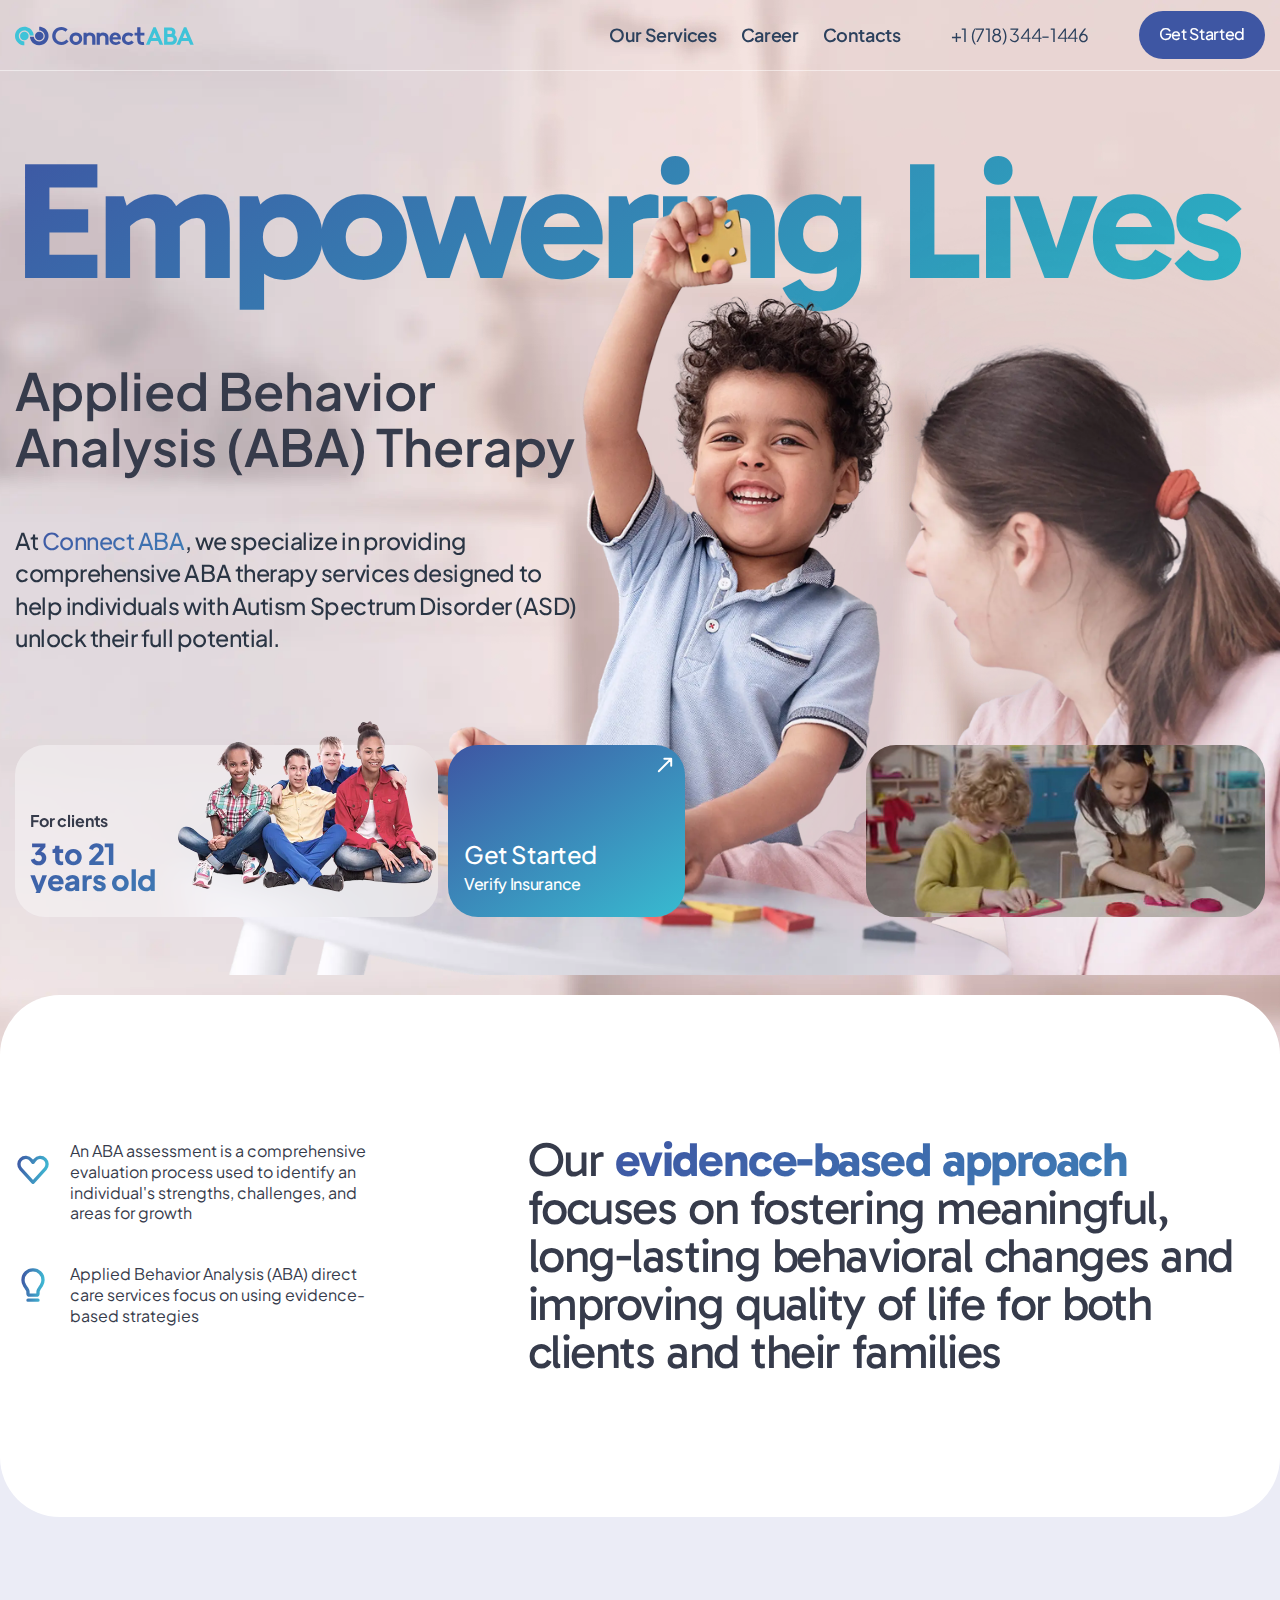
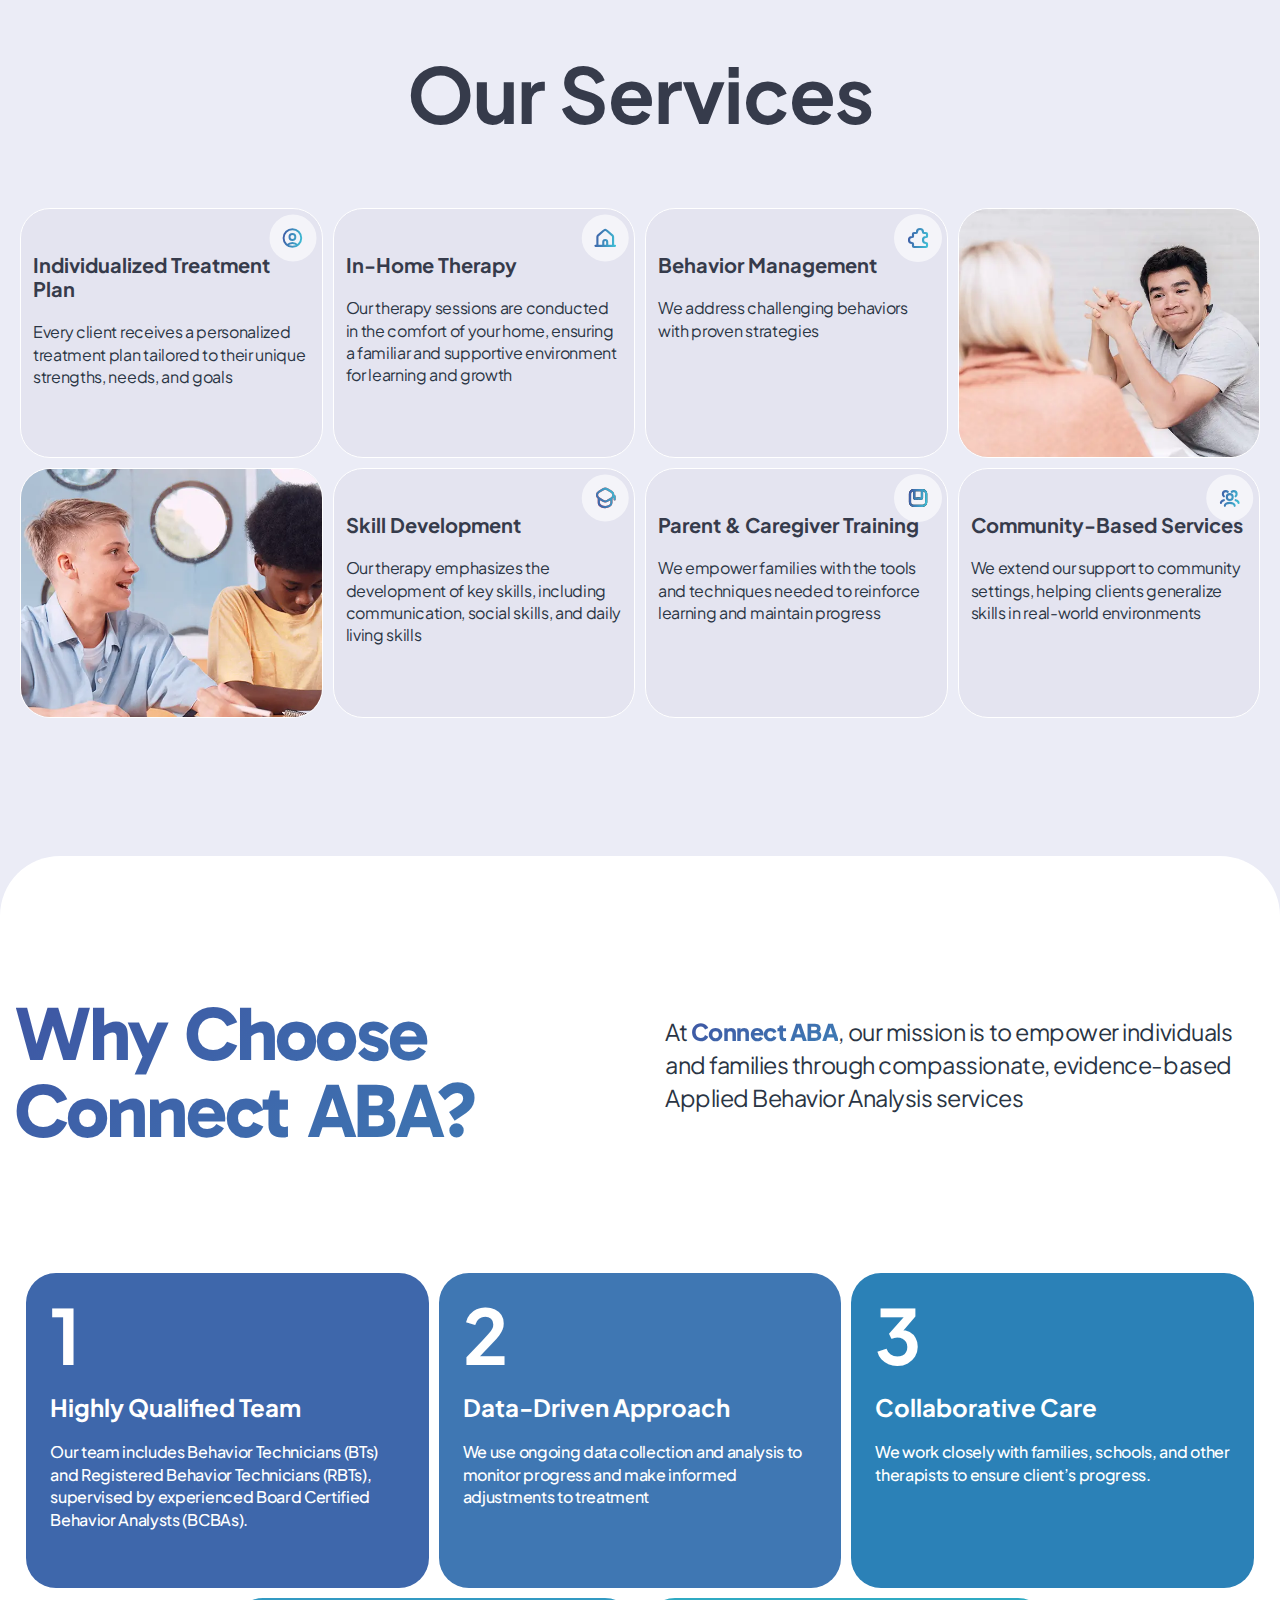
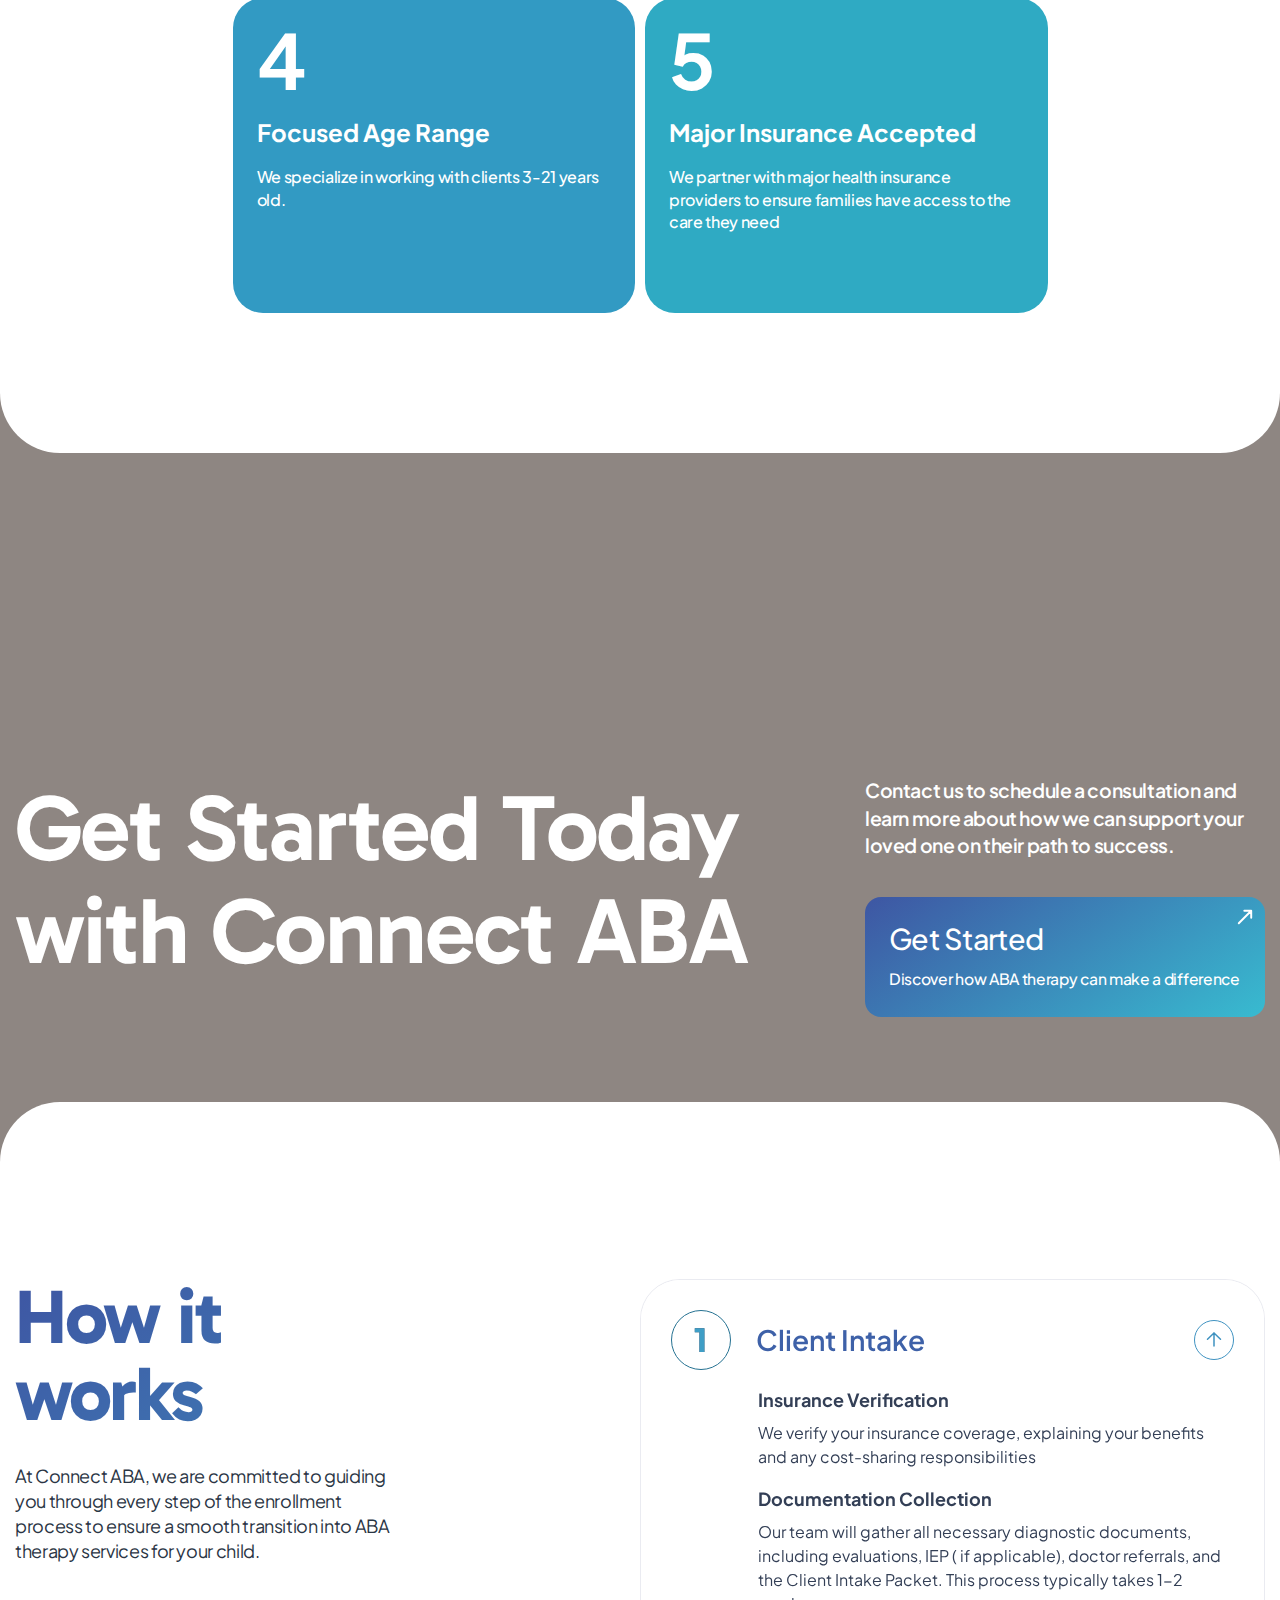
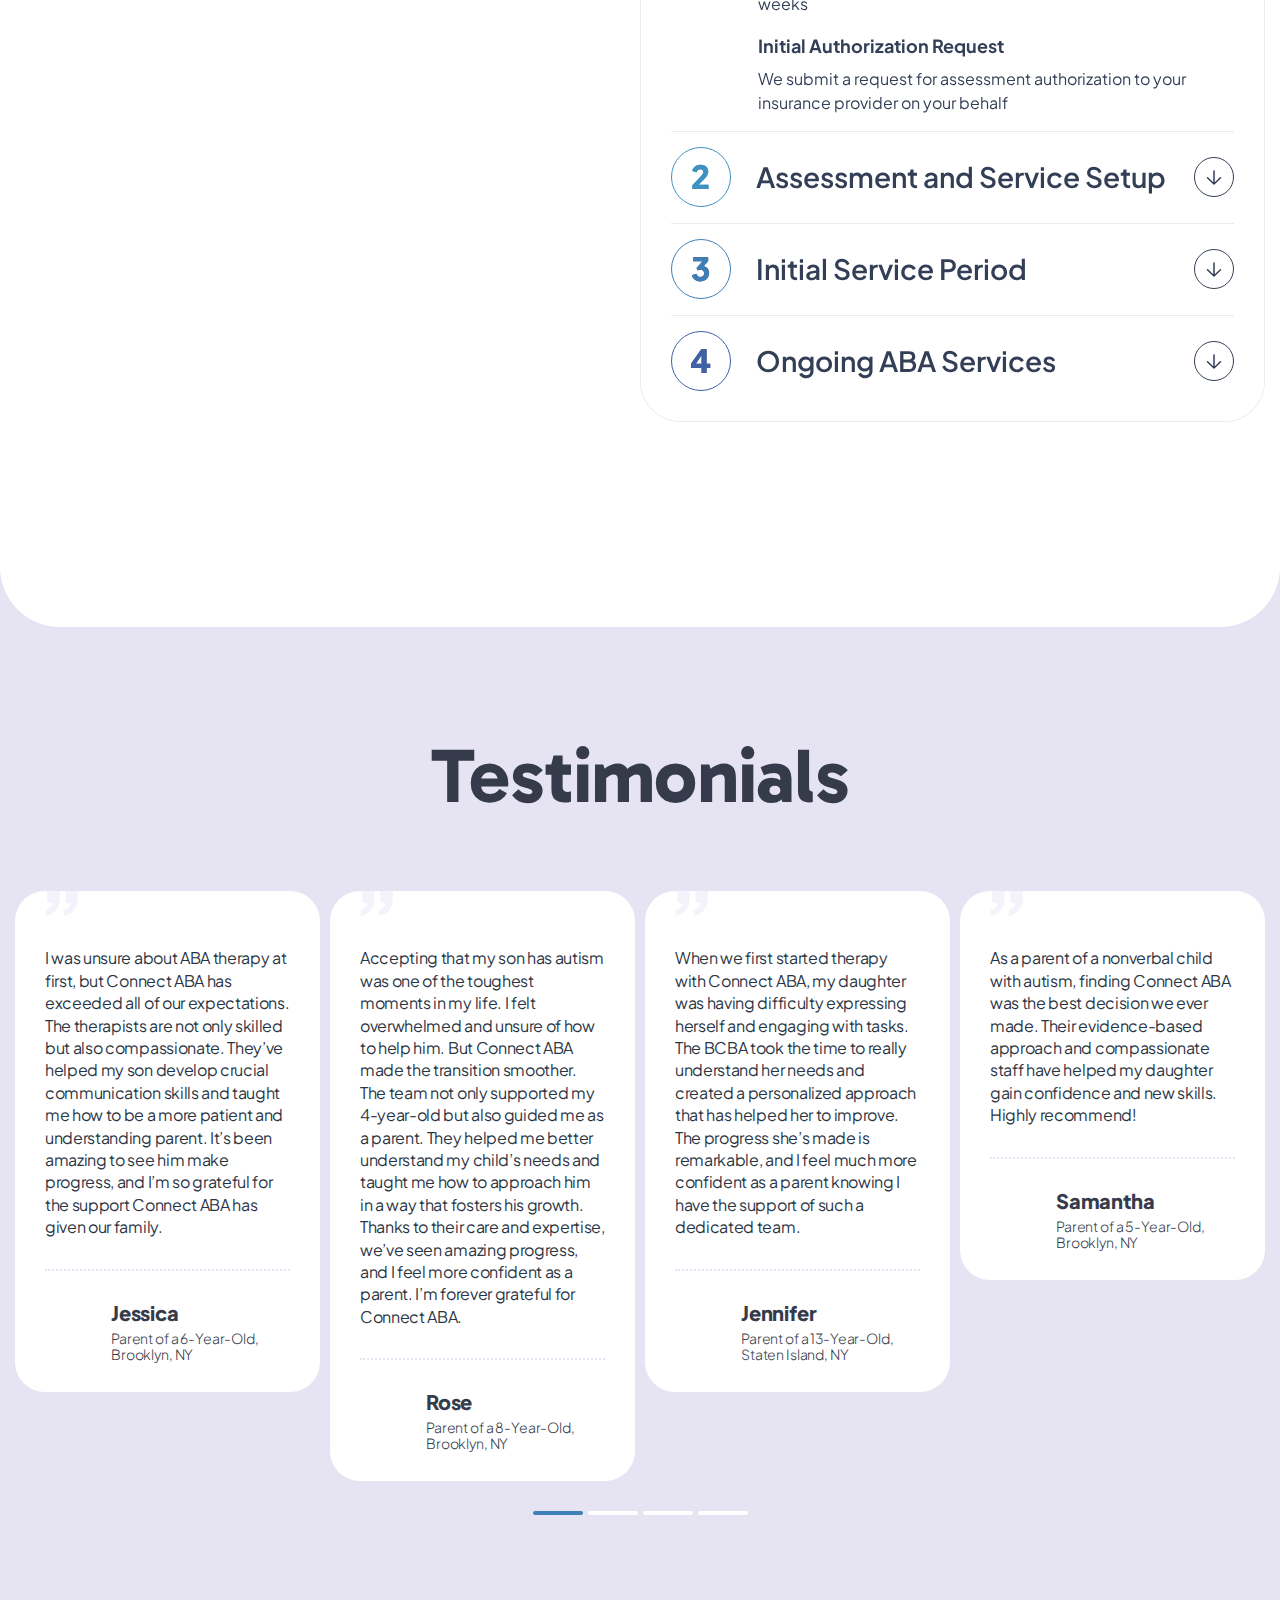
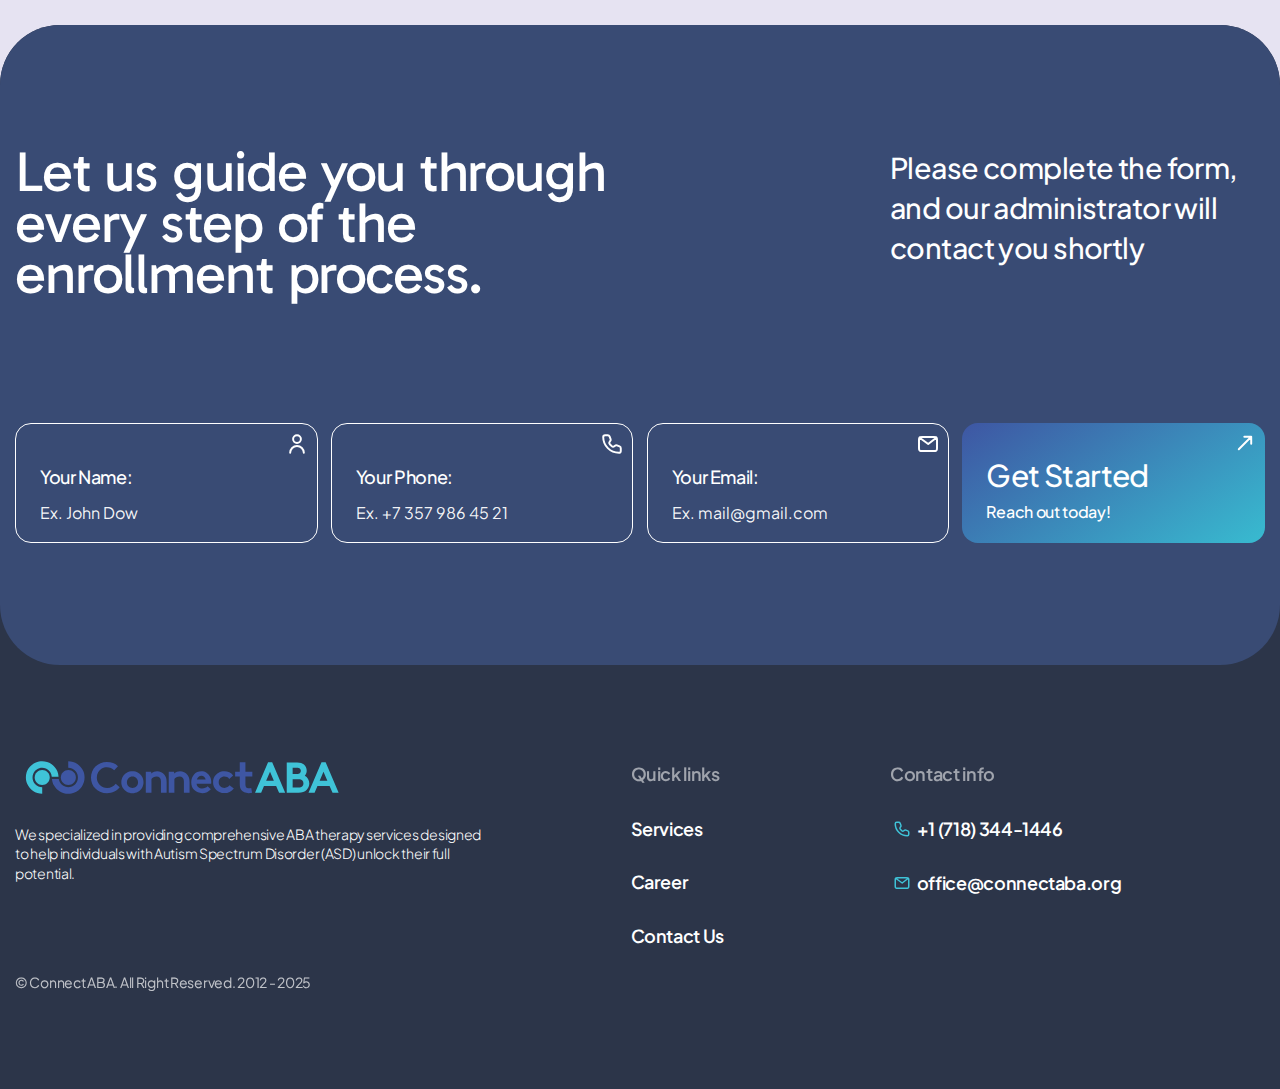
==== commit 240b6f16: "Fix 2" ====
--- a/index.html
+++ b/index.html
@@ -6,7 +6,7 @@
 	<meta charset="UTF-8">
 	<meta http-equiv="X-UA-Compatible" content="IE=edge">
 	<meta name="format-detection" content="telephone=no">
-	<link rel="stylesheet" href="css/style.min.css?_v=20250211092525">
+	<link rel="stylesheet" href="css/style.min.css?_v=20250211203432">
 	<link rel="shortcut icon" href="img/favicon.webp" type="image/x-icon">
 	<link rel="icon" href="img/favicon.webp" type="image/x-icon">
 	<meta name="robots" content="noindex, nofollow">
@@ -717,57 +717,6 @@
 
 
 
-	<div id="video" aria-hidden="true" class="popup">
-		<div class="popup__wrapper">
-			<div class="popup__content">
-				<button data-close type="button" class="popup__close">
-					<img src="img/icon-close-white.svg" alt="Close popup">
-				</button>
-				<!-- <video class="started-video__bg-video started-video__bg-video--pc" autoplay="" muted="" loop="" loading="lazy">
-				<source src="img/1_pupil_toy.mp4" type="video/mp4">
-			</video> -->
-				<video class="started-video__bg-video started-video__bg-video--pc" autoplay muted loop loading="lazy" aria-hidden="true">
-					<source src="img/1_pupil_toy.mp4" type="video/mp4">
-					Your browser does not support the video. <a href="img/1_pupil_toy.mp4">Download video</a>.
-				</video>
-
-				<!-- <video class="started-video__bg-video started-video__bg-video--mobile" autoplay="" muted="" loop="" playsinline="">
-				<source src="https://ldvill.com/wp-content/themes/ld-electrician/assets/video/video-bg-mobile.mp4" type="video/mp4">
-				<source src="https://ldvill.com/wp-content/themes/ld-electrician/assets/video/video-bg-mobile.webm" type="video/webm">
-				<source src="https://ldvill.com/wp-content/themes/ld-electrician/assets/video/video-bg-mobile.mov" type="video/mov">
-			</video> -->
-			</div>
-		</div>
-	</div>
-
-
-
-	<div id="video-2" aria-hidden="true" class="popup">
-		<div class="popup__wrapper">
-			<div class="popup__content">
-				<button data-close type="button" class="popup__close">
-					<img src="img/icon-close-white.svg" alt="Close popup">
-				</button>
-				<video class="started-video__bg-video started-video__bg-video--pc" autoplay="" muted="" loop="" loading="lazy">
-					<source src="img/4_mother_help.mp4" type="video/mp4">
-				</video>
-				<!-- <video class="started-video__bg-video started-video__bg-video--mobile" autoplay="" muted="" loop="" playsinline="">
-				<source src="https://ldvill.com/wp-content/themes/ld-electrician/assets/video/video-bg-mobile.mp4" type="video/mp4">
-				<source src="https://ldvill.com/wp-content/themes/ld-electrician/assets/video/video-bg-mobile.webm" type="video/webm">
-				<source src="https://ldvill.com/wp-content/themes/ld-electrician/assets/video/video-bg-mobile.mov" type="video/mov">
-			</video> -->
-			</div>
-		</div>
-	</div>
-
-
-
-
-
-
-
-
-
 
 
 
@@ -850,10 +799,11 @@
 								<label for="apply-form-phone">Your Phone:</label>
 								<input type="text" id="apply-form-phone" name="apply-form-phone" placeholder="Ex. +7 357 986 45 21" class="input">
 							</div>
-							<div class="get-started__item get-started__item--phone">
+							<div class="get-started__item get-started__item--resume">
 								<img src="img/icon-resume.svg" alt="Resume form icon">
-								<label for="apply-form-resume">Your Resume:</label>
-								<input type="text" id="apply-form-resume" name="apply-form-resume" placeholder="Attach file" class="input">
+								<label for="apply-form-resume">Your Resume (pdf, docx):</label>
+								</label>
+								<input type="file" name="apply-form-resume" id="apply-form-resume" accept=".pdf, .docx" placeholder="Attach file. Allowed file types: .pdf, .docx" class="input">
 							</div>
 							<div class="get-started__item get-started__item--cover-letter">
 								<label for="apply-form-cover-letter">Cover letter:</label>
@@ -962,10 +912,10 @@
 								<label for="bcba-lba-apply-form-phone">Your Phone:</label>
 								<input type="text" id="bcba-lba-apply-form-phone" name="bcba-lba-apply-form-phone" placeholder="Ex. +7 357 986 45 21" class="input">
 							</div>
-							<div class="get-started__item get-started__item--phone">
+							<div class="get-started__item get-started__item--resume">
 								<img src="img/icon-resume.svg" alt="Resume form icon">
-								<label for="bcba-lba-apply-form-resume">Your Resume:</label>
-								<input type="text" id="bcba-lba-apply-form-resume" name="bcba-lba-apply-form-resume" placeholder="Attach file" class="input">
+								<label for="bcba-lba-apply-form-resume">Your Resume (pdf, docx):</label>
+								<input type="file" name="bcba-lba-apply-form-resume" id="bcba-lba-apply-form-resume" accept=".pdf, .docx" placeholder="Attach file. Allowed file types: .pdf, .docx" class="input">
 							</div>
 							<div class="get-started__item get-started__item--cover-letter">
 								<label for="bcba-lba-apply-form-cover-letter">Cover letter:</label>
@@ -1079,10 +1029,11 @@
 								<label for="opportunity-apply-form-phone">Your Phone:</label>
 								<input type="text" id="opportunity-apply-form-phone" name="opportunity-apply-form-phone" placeholder="Ex. +7 357 986 45 21" class="input">
 							</div>
-							<div class="get-started__item get-started__item--phone">
+							<div class="get-started__item get-started__item--resume">
 								<img src="img/icon-resume.svg" alt="Resume form icon">
-								<label for="opportunity-apply-form-resume">Your Resume:</label>
-								<input type="text" id="opportunity-apply-form-resume" name="opportunity-apply-form-resume" placeholder="Attach file" class="input">
+								<label for="opportunity-apply-form-resume">Your Resume (pdf, docx):</label>
+								</label>
+								<input type="file" name="opportunity-apply-form-resume" id="opportunity-apply-form-resume" accept=".pdf, .docx" placeholder="Attach file. Allowed file types: .pdf, .docx" class="input">
 							</div>
 							<div class="get-started__item get-started__item--cover-letter">
 								<label for="opportunity-apply-form-cover-letter">Cover letter:</label>
@@ -1101,7 +1052,7 @@
 			</div>
 		</div>
 	</div>
-	<script src="js/app.min.js?_v=20250211092525"></script>
+	<script src="js/app.min.js?_v=20250211203432"></script>
 </body>
 
 </html>--- a/css/style.min.css
+++ b/css/style.min.css
@@ -1 +1 @@
-@font-face{font-family:Gabarito;font-display:swap;src:url(../fonts/Gabarito-Black.woff2) format("woff2");font-weight:900;font-style:normal}@font-face{font-family:Gabarito;font-display:swap;src:url(../fonts/Gabarito-Bold.woff2) format("woff2");font-weight:700;font-style:normal}@font-face{font-family:Gabarito;font-display:swap;src:url(../fonts/Gabarito-ExtraBold.woff2) format("woff2");font-weight:800;font-style:normal}@font-face{font-family:Gabarito;font-display:swap;src:url(../fonts/Gabarito-Medium.woff2) format("woff2");font-weight:500;font-style:normal}@font-face{font-family:Gabarito;font-display:swap;src:url(../fonts/Gabarito-Regular.woff2) format("woff2");font-weight:400;font-style:normal}@font-face{font-family:Gabarito;font-display:swap;src:url(../fonts/Gabarito-SemiBold.woff2) format("woff2");font-weight:600;font-style:normal}@font-face{font-family:Inter;font-display:swap;src:url(../fonts/Inter-Regular.woff2) format("woff2");font-weight:400;font-style:normal}@font-face{font-family:"Plus Jakarta Sans";font-display:swap;src:url(../fonts/PlusJakartaSans-Bold.woff2) format("woff2");font-weight:700;font-style:normal}@font-face{font-family:"Plus Jakarta Sans";font-display:swap;src:url(../fonts/PlusJakartaSans-ExtraBold.woff2) format("woff2");font-weight:800;font-style:normal}@font-face{font-family:"Plus Jakarta Sans";font-display:swap;src:url(../fonts/PlusJakartaSans-Light.woff2) format("woff2");font-weight:300;font-style:normal}@font-face{font-family:"Plus Jakarta Sans";font-display:swap;src:url(../fonts/PlusJakartaSans-Medium.woff2) format("woff2");font-weight:500;font-style:normal}@font-face{font-family:"Plus Jakarta Sans";font-display:swap;src:url(../fonts/PlusJakartaSans-Regular.woff2) format("woff2");font-weight:400;font-style:normal}@font-face{font-family:"Plus Jakarta Sans";font-display:swap;src:url(../fonts/PlusJakartaSans-SemiBold.woff2) format("woff2");font-weight:600;font-style:normal}*{padding:0;margin:0;border:0}*,*::after,*::before{box-sizing:border-box}*::after,*::before{display:inline-block}body,html{height:100%;min-width:320px}body{color:#2a3544;line-height:1;font-family:"Plus Jakarta Sans";font-size:1rem;-ms-text-size-adjust:100%;-moz-text-size-adjust:100%;-webkit-text-size-adjust:100%;-webkit-font-smoothing:antialiased;-moz-osx-font-smoothing:grayscale}button,input,textarea{font-family:"Plus Jakarta Sans";font-size:inherit;line-height:inherit;color:inherit;background-color:rgba(0,0,0,0)}input,textarea{width:100%}label{display:inline-block}button,option,select{cursor:pointer}a{display:inline-block;color:inherit;text-decoration:none}ul li{list-style:none}img{vertical-align:top}h1,h2,h3,h4,h5,h6{font-weight:inherit;font-size:inherit}.lock body{overflow:hidden;touch-action:none;-ms-scroll-chaining:none;overscroll-behavior:none}.wrapper{min-height:100%;display:flex;flex-direction:column;overflow:hidden}@supports(overflow:clip){.wrapper{overflow:clip}}.wrapper>main{flex:1 1 auto}.wrapper>*{min-width:0}[class*=__container]{max-width:86.375rem;margin:0 auto;padding:0 .9375rem}[class*="--gc"]{display:grid;min-width:0;grid-template-columns:.9375rem 1fr minmax(auto,84.5rem) 1fr .9375rem}[class*="--gc"]>*{min-width:0;grid-column:3/4}.icon-menu{display:none}@media(max-width:64.06125em){.icon-menu{display:block;position:relative;width:1.875rem;height:1.125rem;z-index:5}}@media(max-width:64.06125em)and (any-hover:none){.icon-menu{cursor:default}}@media(max-width:64.06125em){.icon-menu span,.icon-menu::after,.icon-menu::before{content:"";transition:all .3s ease 0s;left:0;position:absolute;width:100%;height:.125rem;background-color:#363b4b;border-radius:1px}.icon-menu::before{top:0;width:68%}.icon-menu::after{bottom:0;width:68%}.icon-menu span{top:calc(50% - .0625rem)}.menu-open .icon-menu span{width:0;background-color:rgba(255,255,255,0)}.menu-open .icon-menu::after,.menu-open .icon-menu::before{background-color:#6379a6}.menu-open .icon-menu::before{top:calc(50% - .0625rem);-webkit-transform:rotate(-45deg);transform:rotate(-45deg)}.menu-open .icon-menu::after{bottom:calc(50% - .0625rem);-webkit-transform:rotate(45deg);transform:rotate(45deg)}}body::after{content:"";background-color:rgba(0,0,0,.5);position:fixed;width:100%;height:100%;top:0;left:0;opacity:0;transition:opacity .8s ease 0s;pointer-events:none;z-index:149}.popup-show body::after{opacity:1}.popup{position:fixed;top:0;left:0;bottom:0;right:0;padding:30px 10px;transition:visibility .8s ease 0s;visibility:hidden;pointer-events:none}.popup_show{z-index:150;visibility:visible;overflow:auto;pointer-events:auto}.popup_show .popup__content{visibility:visible;-webkit-transform:scale(1);transform:scale(1)}.popup__wrapper{display:flex;flex-direction:column;align-items:center;min-height:100%;flex:1 1 auto;width:100%;display:flex;justify-content:center;align-items:center}.popup__content{visibility:hidden;-webkit-transform:scale(0);transform:scale(0);transition:-webkit-transform .3s ease 0s;transition:transform .3s ease 0s;transition:transform .3s ease 0s,-webkit-transform .3s ease 0s;background-color:#eee;padding:20px;width:100%;max-width:900px;border-radius:20px}.lock .popup__content{visibility:visible}.popup__content{background:#394b74;border-radius:24px;max-width:1350px;padding:30px 20px 40px;overflow:hidden}@media(min-width:29.99875em){.popup__content{padding:30px 30px 60px}}@media(min-width:86.375em){.popup__content{padding:50px;border-radius:60px}}.popup__close{display:block;margin:0 0 0 auto;width:30px;height:30px;outline:0}@media(min-width:64.06125em){.popup__close{width:40px;height:40px}}@media(min-width:86.375em){.popup__close{width:50px;height:50px}}.popup__close img{width:100%;height:100%;transition:all .3s ease 0s}@media(any-hover:hover){.popup__close img:hover{-webkit-transform:rotate(-90deg);transform:rotate(-90deg)}}.popup .popup-title{font-family:Gabarito;font-weight:400;font-size:40px;line-height:90%;letter-spacing:-.02em;color:#fff;text-align:center;margin-bottom:20px;padding-top:30px}@media(min-width:29.99875em){.popup .popup-title{font-size:60px;padding-top:0}}@media(min-width:64.06125em){.popup .popup-title{font-size:80px}}.popup .popup-description{font-weight:500;font-size:16px;line-height:140%;letter-spacing:-.02em;color:#fff;text-align:center;margin-bottom:60px}@media(min-width:29.99875em){.popup .popup-description{font-size:25px;margin-bottom:70px}}@media(min-width:64.06125em){.popup .popup-description{font-size:30px;margin-bottom:80px}}.get-started__items{display:flex;flex-wrap:wrap;gap:10px;justify-content:space-between}.get-started__item{border:1px solid #fff;border-radius:16px;padding:24px 4px;height:120px;position:relative}@media(any-hover:hover){.get-started__item:hover{background:rgba(0,0,0,.1)}.get-started__item:active{background:rgba(0,0,0,.1)}}.get-started__item--name{flex:1 1 100%}@media(min-width:64.06125em){.get-started__item--name{flex:0 1 calc(50% - 5px)}}.get-started__item--phone{flex:1 1 100%}@media(min-width:64.06125em){.get-started__item--phone{flex:0 1 calc(50% - 5px)}}.get-started__item--email{flex:1 1 100%}@media(min-width:64.06125em){.get-started__item--email{flex:0 1 calc(70% - 10px)}}.get-started__item--button{background:linear-gradient(147deg,#3e56a3 0,#38bbd0 100%);flex:1 1 100%}@media(any-hover:hover){.get-started__item--button:hover{background:linear-gradient(147deg,#5770c4 0,#3fc3d8 65%,#3fc3d8 100%)}}@media(min-width:64.06125em){.get-started__item--button{flex:0 1 30%}}.get-started__item img{position:absolute;top:0;right:0;width:40px;height:40px}.get-started__item label{padding-top:18px;padding-bottom:1px;padding-left:20px;font-weight:500;font-size:18px;line-height:120%;letter-spacing:-.02em;color:#fff}.get-started .input{height:48px;padding:4px 20px;border-radius:12px;border:initial;color:#fff}.get-started .button{height:100%;width:100%;text-align:left}.get-started .button-text-1{font-weight:500;font-size:30px;line-height:120%;letter-spacing:-.02em;color:#fff;padding-top:10px;padding-bottom:9px;padding-left:20px}.get-started .button-text-2{font-weight:500;font-size:16px;line-height:120%;letter-spacing:-.02em;padding-left:20px;color:#fff}#video .popup__content,#video-2 .popup__content{padding-bottom:35.7%}.popup-opportunities .popup__close{position:relative;z-index:10}.popup-opportunities .popup__content{position:relative;z-index:2}.popup-opportunities .popup__text{position:relative;z-index:3}.popup-opportunities .popup__text::before{content:"";position:absolute;border-radius:24px 24px 0 0;top:-59px;left:-30px;width:calc(100% + 60px);height:60px;background:#394b74;z-index:2}@media(min-width:86.375em){.popup-opportunities .popup__text::before{border-radius:60px 60px 0 0;left:-50px;width:calc(100% + 100px)}}.popup-opportunities .popup__text::after{content:"";position:absolute;top:0;left:-50px;width:calc(100% + 100px);height:calc(100% + 62px);background:#394b74;z-index:-1}.popup-opportunities .popup-title{text-align:left;font-weight:400;letter-spacing:-.02em;color:#fff;margin:0}@media(min-width:86.375em){.popup-opportunities .popup-title{padding-bottom:5rem}}@media(min-width:20em)and (max-width:86.375em){.popup-opportunities .popup-title{padding-bottom:clamp(1.5625rem ,.5267184557rem + 5.1789077213vw ,5rem)}}@media(max-width:20em){.popup-opportunities .popup-title{padding-bottom:1.5625rem}}.popup-opportunities .popup-description{text-align:left;margin:0}@media(min-width:86.375em){.popup-opportunities .popup-description{padding-bottom:6.25rem}}@media(min-width:20em)and (max-width:86.375em){.popup-opportunities .popup-description{padding-bottom:clamp(3.125rem ,2.1833804143rem + 4.7080979284vw ,6.25rem)}}@media(max-width:20em){.popup-opportunities .popup-description{padding-bottom:3.125rem}}.popup-opportunities .popup-description a{text-decoration:underline}.popup-opportunities .popup-description span{color:#aabeeb}.popup-opportunities .get-started__item{flex:0 1 calc(50% - 5px)}@media(max-width:47.99875em){.popup-opportunities .get-started__item{flex:1 1 100%!important}}.popup-opportunities .get-started__item--cover-letter{flex:0 1 calc(70% - 10px);height:auto}.popup-opportunities .get-started__item--button{flex:0 1 30%;height:auto}.popup-opportunities textarea{padding:10px 20px 4px;border-radius:12px;border:initial;color:#fff}.popup-opportunities textarea:focus{outline:0}.popup__top-content{background-color:#fff;border-radius:24px 24px 0 0;padding:30px 30px 40px;overflow:hidden;position:relative;z-index:1;margin:-70px -30px -30px}@media(min-width:29.99875em){.popup__top-content{padding:30px 30px 60px}}@media(min-width:86.375em){.popup__top-content{padding:50px;border-radius:60px 60px 0 0;margin:-100px -50px -50px}}.content-end{height:100px}.top-content{display:flex;flex-direction:column;gap:50px}.top-content__title{font-family:Gabarito;font-weight:500;letter-spacing:-.02em;color:#363b4b;margin-bottom:10px}@media(min-width:86.375em){.top-content__title{font-size:5rem}}@media(min-width:20em)and (max-width:86.375em){.top-content__title{font-size:clamp(2.1875rem ,1.3400423729rem + 4.2372881356vw ,5rem)}}@media(max-width:20em){.top-content__title{font-size:2.1875rem}}.top-content__subtitle{font-weight:700;line-height:120%;color:#363b4b;padding-bottom:24px}@media(min-width:86.375em){.top-content__subtitle{font-size:2rem}}@media(min-width:20em)and (max-width:86.375em){.top-content__subtitle{font-size:clamp(1.375rem ,1.1866760829rem + .9416195857vw ,2rem)}}@media(max-width:20em){.top-content__subtitle{font-size:1.375rem}}.top-content__text{font-weight:400;font-size:16px;line-height:140%;letter-spacing:-.02em;color:#2a3544}.top-content__text ul{padding-left:20px}.top-content__text li{list-style-type:disc}.top-content__text li:not(:last-child){margin-bottom:.5rem}.popup-logo{width:191px;height:20px;margin-bottom:10px}@media(min-width:47.99875em){.popup-logo{width:287px;height:30px}}@media(max-width:64.06125em){.popup-logo{margin-top:20px}}.spollers{display:grid;gap:15px}.spollers__item{font-size:1.25rem}.spollers__title{width:100%;cursor:default;text-align:left;position:relative;list-style:none}.spollers__title::-webkit-details-marker,.spollers__title::marker{display:none}._spoller-init .spollers__title{cursor:pointer}._spoller-init .spollers__title::after{content:"";position:absolute;right:0;top:calc(50% - 20px);width:40px;height:40px;background:url(../img/icon-faq-arrow-down.svg) 0 0 no-repeat;transition:opacity .5s ease 0s}._spoller-init .spollers__title._spoller-active{color:#3e61a8}._spoller-init .spollers__title._spoller-active::after{background:url(../img/icon-faq-arrow-up.svg) 0 0 no-repeat}.spollers__body{position:relative;z-index:3;padding-left:60px}@media(min-width:47.99875em){.spollers__body{padding-left:87px}}.ibg{width:100%;height:100%;-o-object-fit:cover;object-fit:cover}.ibg--top{-o-object-position:top;object-position:top}.ibg--bottom{-o-object-position:bottom;object-position:bottom}.ibg--left{-o-object-position:left;object-position:left}.ibg--right{-o-object-position:right;object-position:right}.ibg--contain{-o-object-fit:contain;object-fit:contain}.page{background-color:rgba(0,0,0,0)!important}.hero{position:relative}.bg-hero{position:absolute;top:0;left:0;width:100%;height:100%;-o-object-fit:cover;object-fit:cover}input:focus,select:focus,textarea:focus{outline:0}.gradient{background:linear-gradient(147deg,#3e56a3 0,#29b6c5 100%);background-clip:text;-webkit-background-clip:text;-webkit-text-fill-color:transparent}.gradient-1{background:linear-gradient(147deg,#3e56a3 0,#3e7cb5 100%);background-clip:text;-webkit-background-clip:text;-webkit-text-fill-color:transparent}@supports not ((-webkit-background-clip:text) or (background-clip:text)){.gradient,.gradient-1{color:#3e56a3}}.swiper-pagination-bullets{padding-top:30px;display:flex;justify-content:center;align-items:center;gap:5px}.swiper-pagination-bullet{display:block;flex:0 1 50px;height:4px;border-radius:2px;background-color:#fff}.swiper-pagination-bullet-active{background-color:#3e80b7}.breadcrumps{display:flex;gap:10px;flex-wrap:wrap;align-items:center;padding-bottom:5px}@media(min-width:47.99875em){.breadcrumps{padding-bottom:15px}}@media(min-width:64.06125em){.breadcrumps{padding-bottom:30px}}.breadcrumps a,.breadcrumps span{font-weight:600;font-size:16px;line-height:150%;letter-spacing:-.02em;color:#2c415d}.breadcrumps img{width:16px;height:16px;-webkit-transform:translate(0,1px);transform:translate(0,1px)}.video-button{position:relative}.video-button .button-play{position:absolute;top:5px;right:5px;width:44px!important;height:44px!important;opacity:.7;transition:opacity .3s ease 0s;z-index:2}@media(max-width:47.99875em){.video-button .button-play{width:24px;height:24px}}@media(any-hover:hover){.video-button:hover .button-play{opacity:1!important}}.header{position:fixed;left:0;top:0;width:100%;min-height:3.125rem;border-bottom:1px solid rgba(255,255,255,.5);z-index:100}@media(min-width:64.06125em){.header{min-height:4.0625rem}}.header__container{display:flex;align-items:center;justify-content:space-between;gap:3.125rem}@media(min-width:64.06125em){.header__container{padding-top:.625rem;padding-bottom:.625rem}}@media(min-width:29.99875em){.header__logo{width:11.1875rem!important;height:1.1875rem!important}}.header::before{content:"";position:absolute;top:0;left:0;width:100%;height:100%;background-color:rgba(255,255,255,.65);backdrop-filter:blur(20px);z-index:-1;opacity:0;transition:opacity .3s ease 0s}.header._header-scroll::before{opacity:1}.menu-header{min-height:3.125rem;display:flex;align-items:center;gap:1.25rem;border-radius:24px}@media(min-width:64.06125em){.menu-header{gap:3.125rem;border-radius:initial}}.menu-header__body{display:flex;align-items:center;gap:3.125rem;transition:left .3s}@media(max-width:64.06125em){.menu-header__body{position:fixed;top:0;left:-100%;width:100%;height:100vh;padding:5px 15px 50px;background:#394b74;flex-direction:column;color:#fff!important;overflow:auto}}@media(max-width:29.99875em){.menu-header__body{gap:1.25rem}}.menu-header__body::before{content:"";position:fixed;width:100%;height:4.375rem;left:-100%;top:0;transition:left .3s;z-index:2}.menu-open .menu-header__body{left:0}.menu-open .menu-header__body::before{left:0}.menu-header__social-links{display:flex;justify-content:center;align-items:center;gap:1.25rem;order:4;margin-bottom:2.5vh}@media(max-width:23.5em){.menu-header__social-links{margin-bottom:2vh}}@media(min-width:64.06125em){.menu-header__social-links{display:none;order:initial}}.menu-header__phone{font-weight:400;letter-spacing:-.02em;font-size:20px;line-height:150%;text-decoration:underline;color:#fff;order:5}@media(min-width:64.06125em){.menu-header__phone{font-size:18px;line-height:150%;color:#2c415d;text-decoration:none;order:initial}}@media(any-hover:hover){.menu-header__phone:hover{color:#3581b3}}.menu-header__mail{font-weight:400;letter-spacing:-.02em;font-size:20px;line-height:150%;text-decoration:underline;color:#fff;order:7}@media(min-width:64.06125em){.menu-header__mail{display:none!important;order:initial}}.menu-header__button{border-radius:100px;padding:13px 20px 16px;background-color:#3e56a3;font-size:16px;color:#fff;font-weight:500;line-height:120%;letter-spacing:-.02em;transition:all .3s ease 0s}@media(any-hover:hover){.menu-header__button:hover{background-color:#2faec2}.menu-header__button:active{background-color:#128496}}@media(max-width:64.06125em){.menu-header__button{order:3;margin-bottom:8.95vh;font-size:20px;color:#3a4e7a;background:#fff;padding:22px 40px 24px}}@media(max-width:26.25em){.menu-header__button{margin-bottom:8.76vh}}@media(max-width:23.5em){.menu-header__button{margin-bottom:7.45vh}}.nav-menu{display:flex;align-items:center;gap:1.5rem}@media(max-width:64.06125em){.nav-menu{flex-direction:column;gap:5vh;padding-bottom:8.95vh;order:2}}@media(max-width:26.25em){.nav-menu{padding-bottom:8.76vh;gap:4vh}}@media(max-width:23.5em){.nav-menu{padding-bottom:7.45vh}}.logo-header-mobile{margin-top:40px;margin-bottom:8.95vh}@media(max-width:26.25em){.logo-header-mobile{margin-bottom:8.76vh}}@media(max-width:23.5em){.logo-header-mobile{margin-bottom:7.45vh}}@media(min-width:64.06125em){.logo-header-mobile{display:none!important;order:1}}.logo-header-mobile img{width:100%;height:100%}.menu-item{font-weight:600;font-size:18px;line-height:150%;letter-spacing:-.02em;color:#2c415d}@media(any-hover:hover){.menu-item:hover{color:#3581b3}}@media(max-width:64.06125em){.menu-item{font-weight:400;font-size:40px;line-height:90%;color:#fff}}@media(max-width:47.99875em){.menu-item{font-size:35px}}@media(max-width:26.25em){.menu-item{font-size:32px}}@media(max-width:23.5em){.menu-item{font-size:27px}}.footer{margin-top:-61px;background:#2c3549;border-radius:60px 60px 0 0;padding:0;z-index:10}@media(max-width:29.99875em){.footer{margin-top:-25px;border-radius:24px 24px 0 0}}.footer-blue{background:#394b74;border-radius:60px}@media(max-width:29.99875em){.footer-blue{border-radius:24px}}@media(min-width:86.375em){.footer-blue__container{padding-top:8.125rem}}@media(min-width:20em)and (max-width:86.375em){.footer-blue__container{padding-top:clamp(2.5rem ,.8050847458rem + 8.4745762712vw ,8.125rem)}}@media(max-width:20em){.footer-blue__container{padding-top:2.5rem}}@media(min-width:86.375em){.footer-blue__container{padding-bottom:8.125rem}}@media(min-width:20em)and (max-width:86.375em){.footer-blue__container{padding-bottom:clamp(2.5rem ,.8050847458rem + 8.4745762712vw ,8.125rem)}}@media(max-width:20em){.footer-blue__container{padding-bottom:2.5rem}}.footer-blue__texts{display:flex;gap:20%}@media(min-width:86.375em){.footer-blue__texts{padding-bottom:8.125rem}}@media(min-width:20em)and (max-width:86.375em){.footer-blue__texts{padding-bottom:clamp(3.75rem ,2.43173258rem + 6.5913370998vw ,8.125rem)}}@media(max-width:20em){.footer-blue__texts{padding-bottom:3.75rem}}@media(max-width:47.99875em){.footer-blue__texts{flex-direction:column}}.footer-blue__title{font-family:Gabarito;flex:0 0 50%;font-weight:400;line-height:90%;letter-spacing:-.02em;color:#fff}@media(min-width:86.375em){.footer-blue__title{font-size:3.75rem}}@media(min-width:20em)and (max-width:86.375em){.footer-blue__title{font-size:clamp(1.625rem ,.9846986817rem + 3.2015065913vw ,3.75rem)}}@media(max-width:20em){.footer-blue__title{font-size:1.625rem}}@media(max-width:47.99875em){.footer-blue__title{margin-bottom:50px}}@media(max-width:29.99875em){.footer-blue__title{margin-bottom:30px}}.footer-blue__description{font-weight:500;line-height:140%;letter-spacing:-.02em;color:#fff}@media(min-width:86.375em){.footer-blue__description{font-size:1.875rem}}@media(min-width:20em)and (max-width:86.375em){.footer-blue__description{font-size:clamp(1rem ,.736346516rem + 1.31826742vw ,1.875rem)}}@media(max-width:20em){.footer-blue__description{font-size:1rem}}@media(min-width:64.06125em){.footer-blue .get-started__item{flex:0 1 calc(25% - 10px)}}@media(min-width:86.375em){.footer-dark__container{padding-top:6.25rem}}@media(min-width:20em)and (max-width:86.375em){.footer-dark__container{padding-top:clamp(3.125rem ,2.1833804143rem + 4.7080979284vw ,6.25rem)}}@media(max-width:20em){.footer-dark__container{padding-top:3.125rem}}@media(min-width:86.375em){.footer-dark__container{padding-bottom:6.25rem}}@media(min-width:20em)and (max-width:86.375em){.footer-dark__container{padding-bottom:clamp(3.125rem ,2.1833804143rem + 4.7080979284vw ,6.25rem)}}@media(max-width:20em){.footer-dark__container{padding-bottom:3.125rem}}.footer-dark__row-1{display:flex;gap:1vw;justify-content:space-between}@media(max-width:56.25em){.footer-dark__row-1{display:block}}.footer-dark__row-1 .footer-logo{width:335px;height:35px;margin-bottom:30px}.footer-dark__row-1 .footer-logo img{width:100%;height:100%;margin-bottom:0}.footer-dark__row-2{font-weight:400;font-size:14px;line-height:150%;letter-spacing:-.02em;color:#fff;opacity:.7;padding-top:25px}@media(max-width:56.25em){.footer-dark__row-2{padding-top:0}}.footer-dark .col{flex:0 1 30%;font-weight:300;font-size:14px;line-height:140%;letter-spacing:-.02em;color:#fff}@media(max-width:56.25em){.footer-dark .col{margin-bottom:3.125rem}}.footer-dark .col-1{flex:0 1 38%}.footer-dark .col-2{padding-left:10vw}@media(max-width:56.25em){.footer-dark .col-2{padding-left:0}}.footer-dark .footer-title{font-weight:600;font-size:18px;line-height:150%;letter-spacing:-.02em;color:#fff;opacity:.55;padding-bottom:30px}.footer-dark a{font-weight:600;font-size:18px;line-height:130%;letter-spacing:-.02em;color:#fff}@media(any-hover:hover){.footer-dark a:hover{color:#3581b3}}.footer-dark ul li:not(:last-child){margin-bottom:1.875rem}.footer-dark ul li img{margin-bottom:0}.hero{position:relative}.hero__container{padding-top:75px}@media(min-width:86.375em){.hero__container{padding-bottom:9.0625rem}}@media(min-width:20em)and (max-width:86.375em){.hero__container{padding-bottom:clamp(4.6875rem ,3.36923258rem + 6.5913370998vw ,9.0625rem)}}@media(max-width:20em){.hero__container{padding-bottom:4.6875rem}}@media(min-width:64.06125em){.hero__container{padding-top:130px}}.hero__title{font-family:Gabarito;font-weight:700;line-height:109%;letter-spacing:-.032em}@media(min-width:86.375em){.hero__title{font-size:11.1875rem}}@media(min-width:20em)and (max-width:86.375em){.hero__title{font-size:clamp(3.4375rem ,1.1022834275rem + 11.6760828625vw ,11.1875rem)}}@media(max-width:20em){.hero__title{font-size:3.4375rem}}@media(max-width:87.5em){.hero__title{letter-spacing:-.035em}}@media(max-width:81.25em){.hero__title{letter-spacing:-.039em}}@media(max-width:71.5625em){.hero__title{letter-spacing:-.045em}}.hero__subtitle{padding-top:70vw;padding-bottom:3.125rem;font-weight:600;line-height:110%;color:#363b4b;max-width:100%;position:relative;z-index:1}@media(min-width:86.375em){.hero__subtitle{font-size:3.375rem}}@media(min-width:20em)and (max-width:86.375em){.hero__subtitle{font-size:clamp(1.5625rem ,1.0163606403rem + 2.7306967985vw ,3.375rem)}}@media(max-width:20em){.hero__subtitle{font-size:1.5625rem}}@media(min-width:56.25em){.hero__subtitle{padding-top:3.125rem;padding-bottom:3.125rem;max-width:45%}}@media(min-width:100em){.hero__subtitle{padding-top:6vw;padding-bottom:4.375rem}}.hero__description{font-weight:500;line-height:140%;letter-spacing:-.02em;color:#2a3544;max-width:100%;padding-bottom:25px;position:relative;z-index:1}@media(min-width:86.375em){.hero__description{font-size:1.5rem}}@media(min-width:20em)and (max-width:86.375em){.hero__description{font-size:clamp(1rem ,.8493408663rem + .7532956685vw ,1.5rem)}}@media(max-width:20em){.hero__description{font-size:1rem}}@media(min-width:47.99875em){.hero__description{padding-bottom:90px}}@media(min-width:56.25em){.hero__description{max-width:45%}}@media(min-width:93.75em){.hero__description{padding-bottom:130px}}.hero .bg-hero{position:absolute;top:0;left:0;width:100%;height:100%;-o-object-fit:cover;object-fit:cover;z-index:-1}.hero .image-hero{position:absolute;bottom:initial;top:60px;right:0;width:100%;height:auto;-o-object-fit:contain;object-fit:contain;z-index:0}@media(min-width:43.75em){.hero .image-hero{top:0}}@media(min-width:48.75em){.hero .image-hero{top:initial;bottom:0;right:0;width:auto;height:calc(100% - 50px);-o-object-fit:cover;object-fit:cover}}@media(min-width:56.25em){.hero .image-hero{height:calc(100% - 100px)}}@media(min-width:64.06125em){.hero .image-hero{width:100%;height:calc(100% - 17px);-o-object-fit:contain;object-fit:contain}}@media(min-width:109.375em){.hero .image-hero{width:auto;height:calc(100% - 17px);-o-object-fit:contain;object-fit:contain}}.hero .hero-row{display:flex;gap:10px;justify-content:space-between}@media(max-width:64.06125em){.hero .hero-row{flex-wrap:wrap}}.hero .hero-row__col-1{display:flex;justify-content:space-between;border-radius:30px;backdrop-filter:blur(20px);background:rgba(255,255,255,.4);width:423px;height:172px;display:flex;align-items:flex-end;position:relative}@media(max-width:64.06125em){.hero .hero-row__col-1{order:2}}@media(max-width:56.25em){.hero .hero-row__col-1{border-radius:12px}}@media(max-width:44.375em){.hero .hero-row__col-1{width:initial;flex:0 1 60%}}@media(max-width:41.875em){.hero .hero-row__col-1{height:110px}}@media(max-width:38.75em){.hero .hero-row__col-1{flex:0 1 calc(100% - 125px)}}.hero .hero-row__col-1 img{width:261px;height:173px;-webkit-transform:translate(0,-24px);transform:translate(0,-24px)}@media(max-width:56.25em){.hero .hero-row__col-1 img{border-radius:12px}}@media(max-width:44.375em){.hero .hero-row__col-1 img{width:230px;height:155px}}@media(max-width:41.875em){.hero .hero-row__col-1 img{width:175px;height:125px;position:absolute;right:0;top:0;z-index:-1}}@media(max-width:25em){.hero .hero-row__col-1 img{width:146px;height:99px;-webkit-transform:translate(0,-10px);transform:translate(0,-10px)}}.hero .hero-row__col-2{margin-right:auto;border-radius:16px}@media(max-width:64.06125em){.hero .hero-row__col-2{order:1;flex:0 0 100%}}@media(max-width:56.25em){.hero .hero-row__col-2{border-radius:12px}}.hero .hero-row__col-3{width:399px;flex:0 0 399px;height:172px;position:relative;border-radius:30px;overflow:hidden;position:relative;z-index:2}@media(max-width:56.25em){.hero .hero-row__col-3{width:225px;flex:0 0 225px;border-radius:12px}}@media(max-width:64.06125em){.hero .hero-row__col-3{order:3}}@media(max-width:41.875em){.hero .hero-row__col-3{height:110px}}@media(max-width:41.8125em){.hero .hero-row__col-3{width:25%;flex:0 1 38%}}@media(max-width:38.75em){.hero .hero-row__col-3{width:112px;flex:0 0 112px}}@media(any-hover:hover){.hero .hero-row__col-3:hover .button-play{opacity:1!important}}.hero .hero-row__col-3 a{height:100%;width:100%}.hero .hero-row__col-3 .button-play{position:absolute;top:5px;right:5px;opacity:.7;transition:opacity .3s ease 0s;z-index:2;width:44px;height:44px}@media(max-width:47.99875em){.hero .hero-row__col-3 .button-play{width:24px;height:24px}}.hero .hero-row__col-3 .video-cover{position:absolute;width:100%;height:100%;-o-object-fit:cover;object-fit:cover;-o-object-position:center;object-position:center;z-index:1}.hero .col-1-text{padding-bottom:24px}@media(max-width:41.875em){.hero .col-1-text{padding-bottom:10px}}.hero .line-1{padding:10px 0 10px 15px;font-weight:700;font-size:16px;line-height:120%;letter-spacing:-.01em;color:#363b4b}@media(max-width:41.875em){.hero .line-1{width:50px}}.hero .line-2{padding:0 0 0 15px;font-weight:800;line-height:92%;letter-spacing:-.01em}@media(min-width:86.375em){.hero .line-2{font-size:1.875rem}}@media(min-width:20em)and (max-width:86.375em){.hero .line-2{font-size:clamp(1.0625rem ,.8176789077rem + 1.2241054614vw ,1.875rem)}}@media(max-width:20em){.hero .line-2{font-size:1.0625rem}}@media(max-width:29.0625em){.hero .line-2{width:100px}}.hero .get-started__item{padding:16px 4px 24px 16px;width:237px;height:172px;display:flex;justify-content:flex-end;flex-direction:column}@media(max-width:41.875em){.hero .get-started__item{height:130px}}@media(max-width:64.06125em){.hero .get-started__item{flex:0 0 100%;width:100%;margin-bottom:15px}}@media(min-width:64.06125em){.hero .get-started__item{border-radius:30px}}.hero .button{display:flex;flex-direction:column;justify-content:end}.hero .button-text-1{font-weight:500;font-size:24px;line-height:120%;letter-spacing:-.02em;color:#fff;padding-bottom:5px}.hero .button-text-2{font-weight:500;font-size:16px;line-height:120%;letter-spacing:-.02em;color:#fff}.only-text{background:#fff;border-radius:24px;margin-top:-25px;margin-bottom:-25px;position:relative;z-index:7}@media(min-width:64.06125em){.only-text{border-radius:60px;margin-top:-60px;margin-bottom:-60px}}@media(min-width:86.375em){.only-text__container{padding-top:9.375rem}}@media(min-width:20em)and (max-width:86.375em){.only-text__container{padding-top:clamp(3.4375rem ,1.6484227872rem + 8.945386064vw ,9.375rem)}}@media(max-width:20em){.only-text__container{padding-top:3.4375rem}}@media(min-width:86.375em){.only-text__container{padding-bottom:9.375rem}}@media(min-width:20em)and (max-width:86.375em){.only-text__container{padding-bottom:clamp(3.4375rem ,1.6484227872rem + 8.945386064vw ,9.375rem)}}@media(max-width:20em){.only-text__container{padding-bottom:3.4375rem}}.only-text__row{display:flex;gap:20px;justify-content:space-between;align-items:flex-start}@media(max-width:64.06125em){.only-text__row{display:block}}.only-text__col-small{flex:0 1 30%;order:1;font-weight:400;font-size:16px;line-height:130%;color:#363b4b}.only-text__col-small img{margin-right:20px;-webkit-transform:translate(0,-10px);transform:translate(0,-10px)}.only-text__col-small ul{padding-top:5px}.only-text__col-small li{display:flex;margin-bottom:2.5rem}.only-text__col-big{font-family:Gabarito;flex:0 1 59%;font-weight:400;line-height:100%;letter-spacing:-.03em;color:#363b4b;order:2}@media(min-width:86.375em){.only-text__col-big{font-size:3.125rem}}@media(min-width:20em)and (max-width:86.375em){.only-text__col-big{font-size:clamp(1.875rem ,1.4983521657rem + 1.8832391714vw ,3.125rem)}}@media(max-width:20em){.only-text__col-big{font-size:1.875rem}}@media(max-width:64.06125em){.only-text__col-big{padding-bottom:60px}}.only-text__col-big span{font-family:Gabarito;font-weight:700}.services{position:relative;background-color:#ebecf6;z-index:6}@media(min-width:86.375em){.services__container{padding-top:13.125rem}}@media(min-width:20em)and (max-width:86.375em){.services__container{padding-top:clamp(5rem ,2.5517890772rem + 12.2410546139vw ,13.125rem)}}@media(max-width:20em){.services__container{padding-top:5rem}}@media(min-width:86.375em){.services__container{padding-bottom:13.125rem}}@media(min-width:20em)and (max-width:86.375em){.services__container{padding-bottom:clamp(5rem ,2.5517890772rem + 12.2410546139vw ,13.125rem)}}@media(max-width:20em){.services__container{padding-bottom:5rem}}.services__title{font-weight:700;line-height:100%;letter-spacing:-.01em;color:#363b4b;text-align:center}@media(min-width:86.375em){.services__title{font-size:5rem}}@media(min-width:20em)and (max-width:86.375em){.services__title{font-size:clamp(2.8125rem ,2.15336629rem + 3.2956685499vw ,5rem)}}@media(max-width:20em){.services__title{font-size:2.8125rem}}@media(min-width:86.375em){.services__title{margin-bottom:5rem}}@media(min-width:20em)and (max-width:86.375em){.services__title{margin-bottom:clamp(2.8125rem ,2.15336629rem + 3.2956685499vw ,5rem)}}@media(max-width:20em){.services__title{margin-bottom:2.8125rem}}.services__items{display:flex;flex-wrap:wrap;justify-content:center;align-items:center;gap:5px}@media(min-width:47.99875em){.services__items{gap:10px}}.services__item{flex:1 1 100%;border:1px solid #fff;border-radius:21px;overflow:hidden;padding:70px 20px 30px 24px;height:100%;position:relative;background:rgba(99,88,141,.05);padding:44px 12px 20px 12px}@media(min-width:23.125em){.services__item{flex:0 1 calc(50% - 5px);min-height:250px}}@media(min-width:64.06125em){.services__item{border-radius:30px;flex:0 1 calc(33.3% - 10px)}}@media(min-width:78.125em){.services__item{flex:0 1 calc(25% - 10px)}}.services__subtitle{font-weight:700;font-size:20px;line-height:120%;color:#363b4b;margin-bottom:18px;padding-top:6px}@media(min-width:29.99875em){.services__subtitle{padding-top:0}}@media(min-width:29.99875em){.services__subtitle{margin-bottom:20px}}.services__text{font-weight:400;font-size:13px;line-height:140%;letter-spacing:-.02em;color:#2a3544}@media(min-width:29.99875em){.services__text{font-size:16px}}.services__item--1{order:1}.services__item--2{order:3}.services__item--3{order:4}.services__item--4{order:2}@media(max-width:23.125em){.services__item--4{min-height:320px}}.services__item--5{order:5}@media(max-width:23.125em){.services__item--5{min-height:320px}}.services__item--6{order:6}.services__item--7{order:7}.services__item--8{order:8}@media(min-width:78.125em){.services__item--1,.services__item--2,.services__item--3,.services__item--4,.services__item--5,.services__item--6,.services__item--7,.services__item--8{order:initial}}.services-icon{position:absolute;top:5px;right:5px;width:37px;height:37px}@media(min-width:29.99875em){.services-icon{width:48px;height:48px}}.services-bg{position:absolute;top:0;left:0;width:100%;height:100%;-o-object-position:center;object-position:center;-o-object-fit:cover;object-fit:cover}.why{background:#fff;border-radius:24px;margin-top:-25px;margin-bottom:-25px;position:relative;z-index:7}@media(min-width:64.06125em){.why{border-radius:60px;margin-top:-60px;margin-bottom:-60px}}@media(min-width:86.375em){.why__container{padding-top:9.375rem}}@media(min-width:20em)and (max-width:86.375em){.why__container{padding-top:clamp(3.4375rem ,1.6484227872rem + 8.945386064vw ,9.375rem)}}@media(max-width:20em){.why__container{padding-top:3.4375rem}}@media(min-width:86.375em){.why__container{padding-bottom:9.375rem}}@media(min-width:20em)and (max-width:86.375em){.why__container{padding-bottom:clamp(3.4375rem ,1.6484227872rem + 8.945386064vw ,9.375rem)}}@media(max-width:20em){.why__container{padding-bottom:3.4375rem}}.why__row{display:flex;gap:50px}@media(max-width:64.06125em){.why__row{display:block}}.why__title{font-family:Gabarito;font-weight:700;line-height:100%;letter-spacing:-.03em;flex:0 1 50%}@media(min-width:86.375em){.why__title{font-size:5rem}}@media(min-width:20em)and (max-width:86.375em){.why__title{font-size:clamp(2.8125rem ,2.15336629rem + 3.2956685499vw ,5rem)}}@media(max-width:20em){.why__title{font-size:2.8125rem}}@media(max-width:64.06125em){.why__title{margin-bottom:20px}}.why__description{flex:0 1 50%;font-weight:400;line-height:140%;letter-spacing:-.02em;color:#2a3544;padding-top:20px}@media(min-width:86.375em){.why__description{font-size:1.5rem}}@media(min-width:20em)and (max-width:86.375em){.why__description{font-size:clamp(1.0625rem ,.930673258rem + .65913371vw ,1.5rem)}}@media(max-width:20em){.why__description{font-size:1.0625rem}}.why__description span{font-weight:800}.why__items{display:flex;justify-content:center;align-items:center;gap:10px;height:-webkit-max-content;height:max-content}@media(min-width:86.375em){.why__items{padding-top:8.125rem}}@media(min-width:20em)and (max-width:86.375em){.why__items{padding-top:clamp(3.4375rem ,2.0250706215rem + 7.0621468927vw ,8.125rem)}}@media(max-width:20em){.why__items{padding-top:3.4375rem}}@media(max-width:86.375em){.why__items{flex-wrap:wrap}}.why__item{border-radius:20px;padding:24px;display:flex;flex-direction:column;align-items:stretch;height:100%;flex:1 1 100%;flex-direction:row}@media(min-width:47.99875em){.why__item{border-radius:30px;padding:24px 24px 40px 24px;flex:0 1 calc(50% - 10px);min-height:280px;flex-direction:column}}@media(min-width:64.06125em){.why__item{flex:0 1 calc(33% - 10px);min-height:315px}}@media(min-width:86.375em){.why__item{flex:0 1 19.99%;min-height:400px}}.why__item--1{background:#3e67ab}.why__item--2{background:#3f77b3}.why__item--3{background:#2b81b7}.why__item--4{background:#329ac3}.why__item--5{background:#2faac3}.why .why__number{font-weight:700;line-height:100%;color:#fff;margin-bottom:20px}@media(min-width:86.375em){.why .why__number{font-size:5rem}}@media(min-width:20em)and (max-width:86.375em){.why .why__number{font-size:clamp(2.375rem ,1.584039548rem + 3.9548022599vw ,5rem)}}@media(max-width:20em){.why .why__number{font-size:2.375rem}}@media(max-width:47.99875em){.why .why__number{margin-right:30px}}@media(max-width:29.99875em){.why .why__number{margin-bottom:24px}}.why__subtitle{font-weight:700;font-size:24px;line-height:120%;color:#fff;margin-bottom:20px}@media(max-width:29.99875em){.why__subtitle{margin-bottom:24px}}.why__text{font-weight:500;font-size:16px;line-height:140%;letter-spacing:-.02em;color:#fff;margin-bottom:auto}.started-video{position:relative;padding-top:30%}@media(max-width:47.99875em){.started-video{padding-top:60%}}.started-video__bg-video{position:absolute;top:0;left:0;width:100%;height:100%;-o-object-fit:cover;object-fit:cover;z-index:-1}.started-video .video-bg{position:absolute;top:0;left:0;width:100%;height:100%;-o-object-fit:cover;object-fit:cover;z-index:-1;background:rgba(67,54,47,.6)}.started-video__container{display:flex;gap:100px;justify-content:space-between}@media(min-width:86.375em){.started-video__container{padding-bottom:9.375rem}}@media(min-width:20em)and (max-width:86.375em){.started-video__container{padding-bottom:clamp(6.25rem ,5.3083804143rem + 4.7080979284vw ,9.375rem)}}@media(max-width:20em){.started-video__container{padding-bottom:6.25rem}}@media(max-width:47.99875em){.started-video__container{display:block}}.started-video__title{font-family:Gabarito;font-weight:600;line-height:110%;letter-spacing:-.02em;color:#fff}@media(min-width:86.375em){.started-video__title{font-size:6.25rem}}@media(min-width:20em)and (max-width:86.375em){.started-video__title{font-size:clamp(2.125rem ,.8820621469rem + 6.2146892655vw ,6.25rem)}}@media(max-width:20em){.started-video__title{font-size:2.125rem}}@media(max-width:47.99875em){.started-video__title{margin-bottom:30px}}.started-video__wrapper{max-width:400px}.started-video__description{font-weight:600;line-height:140%;letter-spacing:-.02em;color:#fff}@media(min-width:86.375em){.started-video__description{font-size:1.25rem}}@media(min-width:20em)and (max-width:86.375em){.started-video__description{font-size:clamp(.875rem ,.7620056497rem + .5649717514vw ,1.25rem)}}@media(max-width:20em){.started-video__description{font-size:.875rem}}@media(min-width:86.375em){.started-video__description{margin-bottom:2.5rem}}@media(min-width:20em)and (max-width:86.375em){.started-video__description{margin-bottom:clamp(1.25rem ,.8733521657rem + 1.8832391714vw ,2.5rem)}}@media(max-width:20em){.started-video__description{margin-bottom:1.25rem}}.started-video .get-started__item{padding:16px 4px 12px 12px}@media(min-width:47.99875em){.started-video .get-started__item{padding:24px 4px 24px 24px}}.started-video .button-text-1{text-align:left;font-weight:500;line-height:120%;letter-spacing:-.02em;color:#fff;margin-bottom:15px}@media(min-width:86.375em){.started-video .button-text-1{font-size:1.875rem}}@media(min-width:20em)and (max-width:86.375em){.started-video .button-text-1{font-size:clamp(1rem ,.736346516rem + 1.31826742vw ,1.875rem)}}@media(max-width:20em){.started-video .button-text-1{font-size:1rem}}.started-video .button-text-2{text-align:left;font-weight:500;line-height:120%;letter-spacing:-.02em;color:#fff}@media(min-width:86.375em){.started-video .button-text-2{font-size:1rem}}@media(min-width:20em)and (max-width:86.375em){.started-video .button-text-2{font-size:clamp(.75rem ,.6746704331rem + .3766478343vw ,1rem)}}@media(max-width:20em){.started-video .button-text-2{font-size:.75rem}}.how{position:relative;background:#fff;border-radius:24px;margin-top:-25px;margin-bottom:-25px;z-index:7;padding-bottom:380px}@media(min-width:86.375em){.how{padding-top:11.875rem}}@media(min-width:20em)and (max-width:86.375em){.how{padding-top:clamp(3.4375rem ,.8951271186rem + 12.7118644068vw ,11.875rem)}}@media(max-width:20em){.how{padding-top:3.4375rem}}@media(min-width:47.99875em){.how{padding-bottom:480px}}@media(min-width:64.06125em){.how{min-height:125vh;padding-bottom:0}}@media(min-width:100em){.how{min-height:100vh}}@media(min-width:64.06125em){.how{border-radius:60px;margin-top:-60px;margin-bottom:-60px}}.how__bg{position:absolute;bottom:0;right:28%;height:90%;width:auto;-o-object-fit:contain;object-fit:contain;z-index:-1}@media(min-width:100em){.how__bg{right:30%}}@media(max-width:64.06125em){.how__bg{right:calc(50% - 231px);height:450px;width:auto}}@media(max-width:47.99875em){.how__bg{right:calc(50% - 183px);height:355px;max-width:100%}}.how__row{display:block}@media(min-width:64.06125em){.how__row{display:flex}}.how__col{width:100%}@media(min-width:64.06125em){.how__col{flex:0 1 50%}}.how__title{font-family:Gabarito;font-weight:700;line-height:100%;letter-spacing:-.03em;margin-bottom:50px}@media(min-width:86.375em){.how__title{font-size:5rem}}@media(min-width:20em)and (max-width:86.375em){.how__title{font-size:clamp(2.8125rem ,2.15336629rem + 3.2956685499vw ,5rem)}}@media(max-width:20em){.how__title{font-size:2.8125rem}}@media(min-width:64.06125em){.how__title{margin-bottom:30px;width:370px;max-width:80%}}.how__description{font-weight:400;font-size:18px;line-height:140%;letter-spacing:-.02em;color:#2a3544;margin-bottom:60px}@media(min-width:64.06125em){.how__description{width:375px;max-width:80%}}.spollers{position:relative}@media(min-width:64.06125em){.spollers{border:1px solid #eaebf1;border-radius:40px;padding:30px}}.spollers::before{content:"";position:absolute;top:0;left:0;height:100%;width:100%;border-radius:40px;backdrop-filter:blur(30px);background:rgba(255,255,255,.8)}.spollers__item{z-index:1}.spollers__item:not(:last-child){padding-bottom:16px;border-bottom:1px solid #eaebf1}.spollers__title{font-weight:600;font-size:24px;line-height:120%;color:#333f56;display:flex;align-items:center;padding-right:44px}@media(min-width:47.99875em){.spollers__title{font-size:28px}}.spollers__title img{margin-right:1.25rem;width:40px;height:40px}@media(min-width:29.99875em){.spollers__title img{margin-right:25px}}@media(min-width:47.99875em){.spollers__title img{width:60px;height:60px}}.spollers__subtitle{font-weight:700;font-size:16px;line-height:150%;color:#333f56;padding-top:16px;padding-bottom:8px}@media(min-width:29.99875em){.spollers__subtitle{font-size:18px}}.spollers__text{font-weight:400;font-size:14px;line-height:150%;color:#333f56}@media(min-width:29.99875em){.spollers__text{font-size:16px}}.testimonials{background-color:#e6e3f2}@media(min-width:86.375em){.testimonials{padding-top:11.25rem}}@media(min-width:20em)and (max-width:86.375em){.testimonials{padding-top:clamp(5.3125rem ,3.5234227872rem + 8.945386064vw ,11.25rem)}}@media(max-width:20em){.testimonials{padding-top:5.3125rem}}@media(min-width:86.375em){.testimonials{padding-bottom:11.25rem}}@media(min-width:20em)and (max-width:86.375em){.testimonials{padding-bottom:clamp(5.3125rem ,3.5234227872rem + 8.945386064vw ,11.25rem)}}@media(max-width:20em){.testimonials{padding-bottom:5.3125rem}}.testimonials__title{font-family:Gabarito;font-weight:700;text-align:center;line-height:100%;letter-spacing:-.01em;color:#363b4b}@media(min-width:86.375em){.testimonials__title{font-size:5rem}}@media(min-width:20em)and (max-width:86.375em){.testimonials__title{font-size:clamp(2.8125rem ,2.15336629rem + 3.2956685499vw ,5rem)}}@media(max-width:20em){.testimonials__title{font-size:2.8125rem}}@media(min-width:86.375em){.testimonials__title{margin-bottom:5rem}}@media(min-width:20em)and (max-width:86.375em){.testimonials__title{margin-bottom:clamp(2.8125rem ,2.15336629rem + 3.2956685499vw ,5rem)}}@media(max-width:20em){.testimonials__title{margin-bottom:2.8125rem}}.review{background:#fff;border-radius:30px;position:relative;padding:56px 30px 30px;display:flex;flex-direction:column;justify-content:space-between}.review__text{font-weight:400;font-size:16px;line-height:140%;letter-spacing:-.02em;color:#2a3544;padding-bottom:30px}.review__footer{border-top:2px dotted #e6e3f2;padding:30px 0 0;display:flex;gap:16px}.review__footer img{width:50px;height:50px}.review__name{font-weight:800;font-size:18px;line-height:115%;letter-spacing:-.01em;color:#363b4b;margin-bottom:6px}@media(min-width:29.99875em){.review__name{font-size:20px}}.review__info{font-weight:300;font-size:14px;line-height:115%;letter-spacing:-.01em;color:#363b4b}@media(min-width:em()){.review__info{font-size:16px}}.review-decor{position:absolute;left:30px;top:-9px;width:33px;height:43px}@media(min-width:86.375em){.swiper-pagination{display:none}}.hero.services-page .image-hero{-o-object-fit:cover;object-fit:cover;margin-bottom:60px}.hero__description--services{margin-top:55vh;max-width:100%;font-weight:500;font-size:16px;line-height:140%;letter-spacing:-.02em;color:#2a3544}@media(min-width:48.125em){.hero__description--services{font-size:18px;margin-top:10vh;max-width:375px}}.hero-row-bottom{display:flex;gap:10px}.hero-row-bottom__item-1{border-radius:30px;padding:21px 22px;backdrop-filter:blur(20px);background:rgba(255,255,255,.4);width:100%;max-width:300px;flex:0 1 300px}@media(max-width:47.99875em){.hero-row-bottom__item-1{border-radius:16px;padding:16px}}.hero-row-bottom__item-2{border-radius:30px;padding:21px 22px;backdrop-filter:blur(20px);background:rgba(255,255,255,.4);width:100%;max-width:300px}@media(max-width:47.99875em){.hero-row-bottom__item-2{border-radius:16px;padding:16px}}.hero-row-bottom .items-title{font-weight:800;font-size:18px;line-height:120%;letter-spacing:-.01em;margin-bottom:16px}@media(min-width:47.99875em){.hero-row-bottom .items-title{font-size:20px}}.hero-row-bottom .items-text{font-weight:400;font-size:12px;line-height:120%;letter-spacing:-.01em;color:#363b4b}@media(min-width:29.99875em){.hero-row-bottom .items-text{font-size:14px}}@media(min-width:47.99875em){.hero-row-bottom .items-text{font-size:16px}}.started-video-services{border-radius:24px;margin-top:-25px;margin-bottom:-25px;position:relative;z-index:7;overflow:hidden;padding-top:65%;padding-bottom:60px}@media(min-width:47.99875em){.started-video-services{padding-top:50%}}@media(min-width:64.06125em){.started-video-services{border-radius:60px;margin-top:-60px;margin-bottom:-60px;padding-top:25%}}.started-video-services .started-video__container{padding-bottom:0}.started-video-text{font-family:Gabarito;font-weight:400;line-height:94%;letter-spacing:-.02em;color:#fff;width:100%;flex:1 1 100%}@media(min-width:86.375em){.started-video-text{font-size:5rem}}@media(min-width:20em)and (max-width:86.375em){.started-video-text{font-size:clamp(1.75rem ,.7707156309rem + 4.8964218456vw ,5rem)}}@media(max-width:20em){.started-video-text{font-size:1.75rem}}.features{padding-bottom:60px;background:#e3e0f7}.features__container{display:flex;gap:20px}@media(min-width:47.99875em){.features__container{gap:30px}}@media(min-width:64.06125em){.features__container{gap:40px}}@media(min-width:86.375em){.features__row{padding-top:8.125rem}}@media(min-width:20em)and (max-width:86.375em){.features__row{padding-top:clamp(3.4375rem ,2.0250706215rem + 7.0621468927vw ,8.125rem)}}@media(max-width:20em){.features__row{padding-top:3.4375rem}}@media(min-width:86.375em){.features__row{padding-bottom:3.75rem}}@media(min-width:20em)and (max-width:86.375em){.features__row{padding-bottom:clamp(2.1875rem ,1.7166902072rem + 2.3540489642vw ,3.75rem)}}@media(max-width:20em){.features__row{padding-bottom:2.1875rem}}@media(min-width:86.375em){.features__number img{width:5rem}}@media(min-width:20em)and (max-width:86.375em){.features__number img{width:clamp(2.1875rem ,1.3400423729rem + 4.2372881356vw ,5rem)}}@media(max-width:20em){.features__number img{width:2.1875rem}}@media(min-width:86.375em){.features__number img{height:5rem}}@media(min-width:20em)and (max-width:86.375em){.features__number img{height:clamp(2.1875rem ,1.3400423729rem + 4.2372881356vw ,5rem)}}@media(max-width:20em){.features__number img{height:2.1875rem}}@media(min-width:47.99875em){.features__number img{margin-top:-5px}}@media(min-width:64.06125em){.features__number img{margin-top:-8px}}.features__title{font-family:Gabarito;font-weight:500;line-height:100%;letter-spacing:-.01em;color:#3e67ab;margin-bottom:1.875rem}@media(min-width:86.375em){.features__title{font-size:3.75rem}}@media(min-width:20em)and (max-width:86.375em){.features__title{font-size:clamp(2.1875rem ,1.7166902072rem + 2.3540489642vw ,3.75rem)}}@media(max-width:20em){.features__title{font-size:2.1875rem}}.features__title span{display:block;padding-top:8px;font-family:Gabarito;font-weight:400;line-height:100%;letter-spacing:-.01em;color:#3e67ab}@media(min-width:86.375em){.features__title span{font-size:2rem}}@media(min-width:20em)and (max-width:86.375em){.features__title span{font-size:clamp(1rem ,.6986817326rem + 1.5065913371vw ,2rem)}}@media(max-width:20em){.features__title span{font-size:1rem}}.features__subtitle{font-weight:600;line-height:150%;letter-spacing:-.03em;color:#363b4b;margin-bottom:24px}@media(min-width:86.375em){.features__subtitle{font-size:1.25rem}}@media(min-width:20em)and (max-width:86.375em){.features__subtitle{font-size:clamp(1rem ,.9246704331rem + .3766478343vw ,1.25rem)}}@media(max-width:20em){.features__subtitle{font-size:1rem}}.features__text{font-weight:400;line-height:150%;letter-spacing:-.03em;color:#363b4b}@media(min-width:86.375em){.features__text{font-size:1.125rem}}@media(min-width:20em)and (max-width:86.375em){.features__text{font-size:clamp(.875rem ,.7996704331rem + .3766478343vw ,1.125rem)}}@media(max-width:20em){.features__text{font-size:.875rem}}.color-1{background:#fff}.color-2{background:#f6f5fd}.color-3{background:#efedfd}.color-4{background:#e3e0f7}.hero.career{border-radius:0 0 24px 24px;overflow:hidden}@media(min-width:64.06125em){.hero.career{border-radius:0 0 60px 60px}}@media(max-width:64.06125em){.hero.career .hero__container{padding-bottom:30px!important}}@media(max-width:64.06125em){.hero.career .hero__description{padding-top:10vh;padding-bottom:30px;max-width:340px}}@media(max-width:47.99875em){.hero.career .hero__description{max-width:100%;padding-top:79vw}}.hero.career .image-hero{width:auto}@media(max-width:64.06125em){.hero.career .image-hero{width:103%!important;height:auto}}.hero.career .career-row{display:flex;gap:10px;position:relative;z-index:2}@media(max-width:47.99875em){.hero.career .career-row{flex-wrap:wrap}}.hero.career .career-row__col{flex:0 1 50%;display:flex;gap:10px;align-items:flex-end}@media(max-width:47.99875em){.hero.career .career-row__col{flex:1 1 100%}}@media(max-width:47.99875em){.hero.career .career-row__col--1{padding-bottom:20px}}.hero.career .career-row__col--1 img{border-radius:12px;width:89px;height:130px;overflow:hidden}@media(min-width:75em){.hero.career .career-row__col--1 img{width:174px;height:177px;border-radius:30px}}.hero.career .career-row__col--2 .video-button{border-radius:12px;width:198px;flex:0 0 198px;height:130px;overflow:hidden}@media(min-width:75em){.hero.career .career-row__col--2 .video-button{border-radius:30px;width:303px;flex:0 0 303px;height:177px}}.hero.career .career-row__text{font-weight:500;line-height:140%;letter-spacing:-.02em;color:#2a3544;display:flex;align-items:flex-end}@media(min-width:86.375em){.hero.career .career-row__text{font-size:1.25rem}}@media(min-width:20em)and (max-width:86.375em){.hero.career .career-row__text{font-size:clamp(.75rem ,.5993408663rem + .7532956685vw ,1.25rem)}}@media(max-width:20em){.hero.career .career-row__text{font-size:.75rem}}.hero.career .career-row__text--1{padding:0 1.7vw}@media(min-width:64.06125em){.hero.career .career-row__text--1{order:1}}.hero.career .career-row__text--2{padding:0 0 0 1.7vw}@media(min-width:64.06125em){.hero.career .career-row__text--2{order:2}}.hero.main-page .button-text-1,.hero.main-page .button-text-2{text-align:left}.opportunities{background-color:#fff}@media(min-width:86.375em){.opportunities{padding-top:11.25rem}}@media(min-width:20em)and (max-width:86.375em){.opportunities{padding-top:clamp(4.6875rem ,2.7100988701rem + 9.8870056497vw ,11.25rem)}}@media(max-width:20em){.opportunities{padding-top:4.6875rem}}@media(min-width:86.375em){.opportunities{padding-bottom:11.25rem}}@media(min-width:20em)and (max-width:86.375em){.opportunities{padding-bottom:clamp(7.5rem ,6.3700564972rem + 5.6497175141vw ,11.25rem)}}@media(max-width:20em){.opportunities{padding-bottom:7.5rem}}.opportunities__title{font-family:Gabarito;font-weight:700;line-height:100%;text-align:center;letter-spacing:-.01em;color:#363b4b}@media(min-width:86.375em){.opportunities__title{font-size:5rem}}@media(min-width:20em)and (max-width:86.375em){.opportunities__title{font-size:clamp(2.75rem ,2.0720338983rem + 3.3898305085vw ,5rem)}}@media(max-width:20em){.opportunities__title{font-size:2.75rem}}@media(min-width:86.375em){.opportunities__title{padding-bottom:5rem}}@media(min-width:20em)and (max-width:86.375em){.opportunities__title{padding-bottom:clamp(2.5rem ,1.7467043315rem + 3.7664783427vw ,5rem)}}@media(max-width:20em){.opportunities__title{padding-bottom:2.5rem}}@media(min-width:64.06125em){.opportunities .items{display:flex;gap:10px}}.opportunities .item{border:1px solid #fff;background:#e3e7f4;border-radius:30px;overflow:hidden;flex:0 1 33.333%;display:flex;flex-direction:column;justify-content:space-between;margin-bottom:10px}@media(min-width:47.99875em){.opportunities .item{margin-bottom:20px}}@media(min-width:64.06125em){.opportunities .item{margin-bottom:0}}.opportunities .item__content{padding:30px 40px;border-radius:30px;background:#f7f7f9;flex:0 1 90%;position:relative;z-index:2}.opportunities .item__title{font-weight:700;font-size:32px;line-height:120%;color:#363b4b;padding-bottom:40px}.opportunities .item__text{font-weight:400;font-size:16px;line-height:140%;letter-spacing:-.02em;color:#2a3544}.opportunities .item__bottom{padding:30px 24px 0;margin-top:-30px;border-radius:0 0 30px 30px;background:#e3e7f4;display:flex;justify-content:flex-end;align-items:center;position:relative;z-index:1;transition:all .3s ease 0s}@media(any-hover:hover){.opportunities .item__bottom:hover{background:#728ad5}}.opportunities .item__link{width:100%;height:64px;font-weight:600;font-size:16px;line-height:120%;letter-spacing:-.02em;color:#363b4b;padding-right:37px;background:url(../img/icon-arrow-right.svg) right center no-repeat;display:flex;justify-content:flex-end;align-items:center;padding-bottom:4px}@media(any-hover:hover){.opportunities .item__link:hover{color:#fff;background:url(../img/icon-arrow-right-white.svg) right center no-repeat}}@media(max-width:64.06125em){.hero.contacts-page .hero__container{padding-bottom:105vw}}@media(max-width:64.06125em){.hero.contacts-page .hero__content{width:100%;max-width:100%}}@media(max-width:64.06125em){.hero.contacts-page .hero__title{width:100%;max-width:100%;margin-bottom:20px}}@media(max-width:64.06125em){.hero.contacts-page .hero__subtitle{width:100%;max-width:100%}}@media(max-width:64.06125em){.hero.contacts-page .hero__description{width:100%;max-width:100%;padding-bottom:60px}}@media(max-width:64.06125em){.hero.contacts-page .bg-hero{top:initial;bottom:0;height:auto}}@media(max-width:29.99875em){.hero.contacts-page .bg-hero{min-height:100%}}.contacts-hero-block:not(:last-child){margin-bottom:2.625rem}.contacts-hero-block__row{display:flex;align-items:center;gap:12px;font-weight:400;font-size:18px;line-height:140%;letter-spacing:-.02em;color:#697b92;margin-bottom:.75rem}@media(min-width:29.99875em){.contacts-hero-block__row{font-size:20px}}@media(min-width:47.99875em){.contacts-hero-block__row{font-size:21px}}@media(min-width:64.06125em){.contacts-hero-block__row{font-size:24px}}.contacts-hero-block__row img{width:24px;height:24px}@media(min-width:64.06125em){.contacts-hero-block__row img{width:30px;height:30px}}.contacts-hero-block__row a{font-weight:600;line-height:100%;letter-spacing:-.01em;color:#363b4b}@media(min-width:86.375em){.contacts-hero-block__row a{font-size:2rem}}@media(min-width:20em)and (max-width:86.375em){.contacts-hero-block__row a{font-size:clamp(1.5625rem ,1.430673258rem + .65913371vw ,2rem)}}@media(max-width:20em){.contacts-hero-block__row a{font-size:1.5625rem}}@media(any-hover:hover){.contacts-hero-block__row a:hover{background:linear-gradient(147deg,#3e56a3 0,#29b6c5 100%);background-clip:text;-webkit-background-clip:text;-webkit-text-fill-color:transparent}}.hero.contacts-page{border-radius:0;overflow:hidden}@media(min-width:64.06125em){.hero.contacts-page{border-radius:0}}.no-border{border:initial!important}.copyright-text{text-align:center;order:7;font-size:14px;line-height:120%;margin-top:48px}@media(min-width:64.06125em){.copyright-text{display:none}}.swiper{overflow:hidden}.swiper-initialized{touch-action:pan-y}.swiper-wrapper{width:100%;height:100%;box-sizing:content-box;display:flex;position:relative}.swiper-vertical .swiper-wrapper{flex-direction:column}.swiper-autoheight .swiper-wrapper{align-items:flex-start}.swiper-initialized .swiper-slide{flex-shrink:0}.swiper-android .swiper-slide,.swiper-android .swiper-wrapper{-webkit-transform:translate3d(0,0,0);transform:translate3d(0,0,0)}.swiper-button-lock{display:none!important}+@font-face{font-family:Gabarito;font-display:swap;src:url(../fonts/Gabarito-Black.woff2) format("woff2");font-weight:900;font-style:normal}@font-face{font-family:Gabarito;font-display:swap;src:url(../fonts/Gabarito-Bold.woff2) format("woff2");font-weight:700;font-style:normal}@font-face{font-family:Gabarito;font-display:swap;src:url(../fonts/Gabarito-ExtraBold.woff2) format("woff2");font-weight:800;font-style:normal}@font-face{font-family:Gabarito;font-display:swap;src:url(../fonts/Gabarito-Medium.woff2) format("woff2");font-weight:500;font-style:normal}@font-face{font-family:Gabarito;font-display:swap;src:url(../fonts/Gabarito-Regular.woff2) format("woff2");font-weight:400;font-style:normal}@font-face{font-family:Gabarito;font-display:swap;src:url(../fonts/Gabarito-SemiBold.woff2) format("woff2");font-weight:600;font-style:normal}@font-face{font-family:Inter;font-display:swap;src:url(../fonts/Inter-Regular.woff2) format("woff2");font-weight:400;font-style:normal}@font-face{font-family:"Plus Jakarta Sans";font-display:swap;src:url(../fonts/PlusJakartaSans-Bold.woff2) format("woff2");font-weight:700;font-style:normal}@font-face{font-family:"Plus Jakarta Sans";font-display:swap;src:url(../fonts/PlusJakartaSans-ExtraBold.woff2) format("woff2");font-weight:800;font-style:normal}@font-face{font-family:"Plus Jakarta Sans";font-display:swap;src:url(../fonts/PlusJakartaSans-Light.woff2) format("woff2");font-weight:300;font-style:normal}@font-face{font-family:"Plus Jakarta Sans";font-display:swap;src:url(../fonts/PlusJakartaSans-Medium.woff2) format("woff2");font-weight:500;font-style:normal}@font-face{font-family:"Plus Jakarta Sans";font-display:swap;src:url(../fonts/PlusJakartaSans-Regular.woff2) format("woff2");font-weight:400;font-style:normal}@font-face{font-family:"Plus Jakarta Sans";font-display:swap;src:url(../fonts/PlusJakartaSans-SemiBold.woff2) format("woff2");font-weight:600;font-style:normal}*{padding:0;margin:0;border:0}*,*::after,*::before{box-sizing:border-box}*::after,*::before{display:inline-block}body,html{height:100%;min-width:320px}body{color:#2a3544;line-height:1;font-family:"Plus Jakarta Sans";font-size:1rem;-ms-text-size-adjust:100%;-moz-text-size-adjust:100%;-webkit-text-size-adjust:100%;-webkit-font-smoothing:antialiased;-moz-osx-font-smoothing:grayscale}button,input,textarea{font-family:"Plus Jakarta Sans";font-size:inherit;line-height:inherit;color:inherit;background-color:rgba(0,0,0,0)}input,textarea{width:100%}label{display:inline-block}button,option,select{cursor:pointer}a{display:inline-block;color:inherit;text-decoration:none}ul li{list-style:none}img{vertical-align:top}h1,h2,h3,h4,h5,h6{font-weight:inherit;font-size:inherit}.lock body{overflow:hidden;touch-action:none;-ms-scroll-chaining:none;overscroll-behavior:none}.wrapper{min-height:100%;display:flex;flex-direction:column;overflow:hidden}@supports(overflow:clip){.wrapper{overflow:clip}}.wrapper>main{flex:1 1 auto}.wrapper>*{min-width:0}[class*=__container]{max-width:86.375rem;margin:0 auto;padding:0 .9375rem}[class*="--gc"]{display:grid;min-width:0;grid-template-columns:.9375rem 1fr minmax(auto,84.5rem) 1fr .9375rem}[class*="--gc"]>*{min-width:0;grid-column:3/4}.icon-menu{display:none}@media(max-width:64.06125em){.icon-menu{display:block;position:relative;width:1.875rem;height:1.125rem;z-index:5}}@media(max-width:64.06125em)and (any-hover:none){.icon-menu{cursor:default}}@media(max-width:64.06125em){.icon-menu span,.icon-menu::after,.icon-menu::before{content:"";transition:all .3s ease 0s;left:0;position:absolute;width:100%;height:.125rem;background-color:#363b4b;border-radius:1px}.icon-menu::before{top:0;width:68%}.icon-menu::after{bottom:0;width:68%}.icon-menu span{top:calc(50% - .0625rem)}.menu-open .icon-menu span{width:0;background-color:rgba(255,255,255,0)}.menu-open .icon-menu::after,.menu-open .icon-menu::before{background-color:#6379a6}.menu-open .icon-menu::before{top:calc(50% - .0625rem);-webkit-transform:rotate(-45deg);transform:rotate(-45deg)}.menu-open .icon-menu::after{bottom:calc(50% - .0625rem);-webkit-transform:rotate(45deg);transform:rotate(45deg)}}body::after{content:"";background-color:rgba(0,0,0,.5);position:fixed;width:100%;height:100%;top:0;left:0;opacity:0;transition:opacity .8s ease 0s;pointer-events:none;z-index:149}.popup-show body::after{opacity:1}.popup{position:fixed;top:0;left:0;bottom:0;right:0;padding:30px 10px;transition:visibility .8s ease 0s;visibility:hidden;pointer-events:none}.popup_show{z-index:150;visibility:visible;overflow:auto;pointer-events:auto}.popup_show .popup__content{visibility:visible;-webkit-transform:scale(1);transform:scale(1)}.popup__wrapper{display:flex;flex-direction:column;align-items:center;min-height:100%;flex:1 1 auto;width:100%;display:flex;justify-content:center;align-items:center}.popup__content{visibility:hidden;-webkit-transform:scale(0);transform:scale(0);transition:-webkit-transform .3s ease 0s;transition:transform .3s ease 0s;transition:transform .3s ease 0s,-webkit-transform .3s ease 0s;background-color:#eee;padding:20px;width:100%;max-width:900px;border-radius:20px}.lock .popup__content{visibility:visible}.popup__content{background:#394b74;border-radius:24px;max-width:1350px;padding:30px 20px 40px;overflow:hidden}@media(min-width:29.99875em){.popup__content{padding:30px 30px 60px}}@media(min-width:86.375em){.popup__content{padding:50px;border-radius:60px}}.popup__close{display:block;margin:0 0 0 auto;width:30px;height:30px;outline:0}@media(min-width:64.06125em){.popup__close{width:40px;height:40px}}@media(min-width:86.375em){.popup__close{width:50px;height:50px}}.popup__close img{width:100%;height:100%;transition:all .3s ease 0s}@media(any-hover:hover){.popup__close img:hover{-webkit-transform:rotate(-90deg);transform:rotate(-90deg)}}.popup .popup-title{font-family:Gabarito;font-weight:400;font-size:40px;line-height:90%;letter-spacing:-.02em;color:#fff;text-align:center;margin-bottom:20px;padding-top:30px}@media(min-width:29.99875em){.popup .popup-title{font-size:60px;padding-top:0}}@media(min-width:64.06125em){.popup .popup-title{font-size:80px}}.popup .popup-description{font-weight:500;font-size:16px;line-height:140%;letter-spacing:-.02em;color:#fff;text-align:center;margin-bottom:60px}@media(min-width:29.99875em){.popup .popup-description{font-size:25px;margin-bottom:70px}}@media(min-width:64.06125em){.popup .popup-description{font-size:30px;margin-bottom:80px}}.get-started__items{display:flex;flex-wrap:wrap;gap:10px;justify-content:space-between}.get-started__item{border:1px solid #fff;border-radius:16px;padding:24px 4px;height:120px;position:relative}@media(any-hover:hover){.get-started__item:hover{background:rgba(0,0,0,.1)}.get-started__item:active{background:rgba(0,0,0,.1)}}.get-started__item--name{flex:1 1 100%}@media(min-width:64.06125em){.get-started__item--name{flex:0 1 calc(50% - 5px)}}.get-started__item--phone{flex:1 1 100%}@media(min-width:64.06125em){.get-started__item--phone{flex:0 1 calc(50% - 5px)}}.get-started__item--email{flex:1 1 100%}@media(min-width:64.06125em){.get-started__item--email{flex:0 1 calc(70% - 10px)}}.get-started__item--button{background:linear-gradient(147deg,#3e56a3 0,#38bbd0 100%);flex:1 1 100%}@media(any-hover:hover){.get-started__item--button:hover{background:linear-gradient(147deg,#5770c4 0,#3fc3d8 65%,#3fc3d8 100%)}}@media(min-width:64.06125em){.get-started__item--button{flex:0 1 30%}}.get-started__item img{position:absolute;top:0;right:0;width:40px;height:40px}.get-started__item label{padding-top:18px;padding-bottom:1px;padding-left:20px;font-weight:500;font-size:18px;line-height:120%;letter-spacing:-.02em;color:#fff}.get-started .input{height:48px;padding:4px 20px;border-radius:12px;border:initial;color:#fff}.get-started .button{height:100%;width:100%;text-align:left}.get-started .button-text-1{font-weight:500;font-size:30px;line-height:120%;letter-spacing:-.02em;color:#fff;padding-top:10px;padding-bottom:9px;padding-left:20px}.get-started .button-text-2{font-weight:500;font-size:16px;line-height:120%;letter-spacing:-.02em;padding-left:20px;color:#fff}#video .popup__content,#video-2 .popup__content{padding-bottom:35.7%}.popup-opportunities .popup__close{position:relative;z-index:10}.popup-opportunities .popup__content{position:relative;z-index:2}.popup-opportunities .popup__text{position:relative;z-index:3}@media(min-width:64.06125em){.popup-opportunities .popup__text{padding:0 120px 50px}}@media(min-width:86.375em){.popup-opportunities .popup__text{padding:0 100px 50px}}.popup-opportunities .popup__text::before{content:"";position:absolute;border-radius:24px 24px 0 0;top:-59px;left:-30px;width:calc(100% + 60px);height:60px;background:#394b74;z-index:2}@media(min-width:86.375em){.popup-opportunities .popup__text::before{border-radius:60px 60px 0 0;left:-50px;width:calc(100% + 100px)}}.popup-opportunities .popup__text::after{content:"";position:absolute;top:0;left:-50px;width:calc(100% + 100px);height:calc(100% + 62px);background:#394b74;z-index:-1}.popup-opportunities .popup-title{text-align:left;font-weight:400;letter-spacing:-.02em;color:#fff;margin:0}@media(min-width:86.375em){.popup-opportunities .popup-title{padding-bottom:5rem}}@media(min-width:20em)and (max-width:86.375em){.popup-opportunities .popup-title{padding-bottom:clamp(1.5625rem ,.5267184557rem + 5.1789077213vw ,5rem)}}@media(max-width:20em){.popup-opportunities .popup-title{padding-bottom:1.5625rem}}.popup-opportunities .popup-description{text-align:left;margin:0}@media(min-width:86.375em){.popup-opportunities .popup-description{padding-bottom:6.25rem}}@media(min-width:20em)and (max-width:86.375em){.popup-opportunities .popup-description{padding-bottom:clamp(3.125rem ,2.1833804143rem + 4.7080979284vw ,6.25rem)}}@media(max-width:20em){.popup-opportunities .popup-description{padding-bottom:3.125rem}}.popup-opportunities .popup-description a{text-decoration:underline}.popup-opportunities .popup-description span{color:#aabeeb}.popup-opportunities .get-started__item{flex:0 1 calc(50% - 5px)}@media(max-width:47.99875em){.popup-opportunities .get-started__item{flex:1 1 100%!important}}.popup-opportunities .get-started__item--cover-letter{flex:0 1 calc(70% - 10px);height:auto}.popup-opportunities .get-started__item--button{flex:0 1 30%;height:auto}.popup-opportunities textarea{padding:14px 20px 4px;border-radius:12px;border:initial;color:#fff}.popup-opportunities textarea:focus{outline:0}.popup__top-content{background-color:#fff;border-radius:24px 24px 0 0;padding:30px 30px 40px;overflow:hidden;position:relative;z-index:1;margin:-70px -30px -30px}@media(min-width:29.99875em){.popup__top-content{padding:30px 30px 60px}}@media(min-width:64.06125em){.popup__top-content{padding:100px 150px 50px}}@media(min-width:86.375em){.popup__top-content{border-radius:60px 60px 0 0;margin:-100px -50px -50px}}.content-end{height:100px}.top-content{display:flex;flex-direction:column;gap:50px}.top-content__title{font-family:Gabarito;font-weight:500;letter-spacing:-.02em;color:#363b4b;margin-bottom:10px}@media(min-width:86.375em){.top-content__title{font-size:5rem}}@media(min-width:20em)and (max-width:86.375em){.top-content__title{font-size:clamp(2.1875rem ,1.3400423729rem + 4.2372881356vw ,5rem)}}@media(max-width:20em){.top-content__title{font-size:2.1875rem}}.top-content__subtitle{font-weight:700;line-height:120%;color:#363b4b;padding-bottom:24px}@media(min-width:86.375em){.top-content__subtitle{font-size:2rem}}@media(min-width:20em)and (max-width:86.375em){.top-content__subtitle{font-size:clamp(1.375rem ,1.1866760829rem + .9416195857vw ,2rem)}}@media(max-width:20em){.top-content__subtitle{font-size:1.375rem}}.top-content__text{font-weight:400;font-size:16px;line-height:140%;letter-spacing:-.02em;color:#2a3544}.top-content__text ul{padding-left:20px}.top-content__text li{list-style-type:disc}.top-content__text li:not(:last-child){margin-bottom:.5rem}.popup-logo{width:191px;height:20px;margin-bottom:10px}@media(min-width:47.99875em){.popup-logo{width:287px;height:30px}}@media(max-width:64.06125em){.popup-logo{margin-top:20px}}.spollers{display:grid;gap:15px}.spollers__item{font-size:1.25rem}.spollers__title{width:100%;cursor:default;text-align:left;position:relative;list-style:none}.spollers__title::-webkit-details-marker,.spollers__title::marker{display:none}._spoller-init .spollers__title{cursor:pointer}._spoller-init .spollers__title::after{content:"";position:absolute;right:0;top:calc(50% - 20px);width:40px;height:40px;background:url(../img/icon-faq-arrow-down.svg) 0 0 no-repeat;transition:opacity .5s ease 0s}._spoller-init .spollers__title._spoller-active{color:#3e61a8}._spoller-init .spollers__title._spoller-active::after{background:url(../img/icon-faq-arrow-up.svg) 0 0 no-repeat}.spollers__body{position:relative;z-index:3;padding-left:60px}@media(min-width:47.99875em){.spollers__body{padding-left:87px}}.ibg{width:100%;height:100%;-o-object-fit:cover;object-fit:cover}.ibg--top{-o-object-position:top;object-position:top}.ibg--bottom{-o-object-position:bottom;object-position:bottom}.ibg--left{-o-object-position:left;object-position:left}.ibg--right{-o-object-position:right;object-position:right}.ibg--contain{-o-object-fit:contain;object-fit:contain}.page{background-color:rgba(0,0,0,0)!important}.hero{position:relative}.bg-hero{position:absolute;top:0;left:0;width:100%;height:100%;-o-object-fit:cover;object-fit:cover}input:focus,select:focus,textarea:focus{outline:0}.gradient{background:linear-gradient(147deg,#3e56a3 0,#29b6c5 100%);background-clip:text;-webkit-background-clip:text;-webkit-text-fill-color:transparent}.gradient-1{background:linear-gradient(147deg,#3e56a3 0,#3e7cb5 100%);background-clip:text;-webkit-background-clip:text;-webkit-text-fill-color:transparent}@supports not ((-webkit-background-clip:text) or (background-clip:text)){.gradient,.gradient-1{color:#3e56a3}}.swiper-pagination-bullets{padding-top:30px;display:flex;justify-content:center;align-items:center;gap:5px}.swiper-pagination-bullet{display:block;flex:0 1 50px;height:4px;border-radius:2px;background-color:#fff}.swiper-pagination-bullet-active{background-color:#3e80b7}.breadcrumps{display:flex;gap:10px;flex-wrap:wrap;align-items:center;padding-bottom:5px}@media(min-width:47.99875em){.breadcrumps{padding-bottom:15px}}@media(min-width:64.06125em){.breadcrumps{padding-bottom:30px}}.breadcrumps a,.breadcrumps span{font-weight:600;font-size:16px;line-height:150%;letter-spacing:-.02em;color:#2c415d}.breadcrumps img{width:16px;height:16px;-webkit-transform:translate(0,1px);transform:translate(0,1px)}.video-button{position:relative}.video-button .button-play{position:absolute;top:5px;right:5px;width:44px!important;height:44px!important;opacity:.7;transition:opacity .3s ease 0s;z-index:2}@media(max-width:47.99875em){.video-button .button-play{width:24px;height:24px}}@media(any-hover:hover){.video-button:hover .button-play{opacity:1!important}}.header{position:fixed;left:0;top:0;width:100%;min-height:3.125rem;border-bottom:1px solid rgba(255,255,255,.5);z-index:100}@media(min-width:64.06125em){.header{min-height:4.0625rem}}.header__container{display:flex;align-items:center;justify-content:space-between;gap:3.125rem}@media(min-width:64.06125em){.header__container{padding-top:.625rem;padding-bottom:.625rem}}@media(min-width:29.99875em){.header__logo{width:11.1875rem!important;height:1.1875rem!important}}.header::before{content:"";position:absolute;top:0;left:0;width:100%;height:100%;background-color:rgba(255,255,255,.65);backdrop-filter:blur(20px);z-index:-1;opacity:0;transition:opacity .3s ease 0s}.header._header-scroll::before{opacity:1}.menu-header{min-height:3.125rem;display:flex;align-items:center;gap:1.25rem;border-radius:24px}@media(min-width:64.06125em){.menu-header{gap:3.125rem;border-radius:initial}}.menu-header__body{display:flex;align-items:center;gap:3.125rem;transition:left .3s}@media(max-width:64.06125em){.menu-header__body{position:fixed;top:0;left:-100%;width:100%;height:100vh;padding:5px 15px 50px;background:#394b74;flex-direction:column;color:#fff!important;overflow:auto}}@media(max-width:29.99875em){.menu-header__body{gap:1.25rem}}.menu-header__body::before{content:"";position:fixed;width:100%;height:4.375rem;left:-100%;top:0;transition:left .3s;z-index:2}.menu-open .menu-header__body{left:0}.menu-open .menu-header__body::before{left:0}.menu-header__social-links{display:flex;justify-content:center;align-items:center;gap:1.25rem;order:4;margin-bottom:2.5vh}@media(max-width:23.5em){.menu-header__social-links{margin-bottom:2vh}}@media(min-width:64.06125em){.menu-header__social-links{display:none;order:initial}}.menu-header__phone{font-weight:400;letter-spacing:-.02em;font-size:20px;line-height:150%;text-decoration:underline;color:#fff;order:5}@media(min-width:64.06125em){.menu-header__phone{font-size:18px;line-height:150%;color:#2c415d;text-decoration:none;order:initial}}@media(any-hover:hover){.menu-header__phone:hover{color:#3581b3}}.menu-header__mail{font-weight:400;letter-spacing:-.02em;font-size:20px;line-height:150%;text-decoration:underline;color:#fff;order:7}@media(min-width:64.06125em){.menu-header__mail{display:none!important;order:initial}}.menu-header__button{border-radius:100px;padding:13px 20px 16px;background-color:#3e56a3;font-size:16px;color:#fff;font-weight:500;line-height:120%;letter-spacing:-.02em;transition:all .3s ease 0s}@media(any-hover:hover){.menu-header__button:hover{background-color:#2faec2}.menu-header__button:active{background-color:#128496}}@media(max-width:64.06125em){.menu-header__button{order:3;margin-bottom:8.95vh;font-size:20px;color:#3a4e7a;background:#fff;padding:22px 40px 24px}}@media(max-width:26.25em){.menu-header__button{margin-bottom:8.76vh}}@media(max-width:23.5em){.menu-header__button{margin-bottom:7.45vh}}.nav-menu{display:flex;align-items:center;gap:1.5rem}@media(max-width:64.06125em){.nav-menu{flex-direction:column;gap:5vh;padding-bottom:8.95vh;order:2}}@media(max-width:26.25em){.nav-menu{padding-bottom:8.76vh;gap:4vh}}@media(max-width:23.5em){.nav-menu{padding-bottom:7.45vh}}.logo-header-mobile{margin-top:40px;margin-bottom:8.95vh}@media(max-width:26.25em){.logo-header-mobile{margin-bottom:8.76vh}}@media(max-width:23.5em){.logo-header-mobile{margin-bottom:7.45vh}}@media(min-width:64.06125em){.logo-header-mobile{display:none!important;order:1}}.logo-header-mobile img{width:100%;height:100%}.menu-item{font-weight:600;font-size:18px;line-height:150%;letter-spacing:-.02em;color:#2c415d}@media(any-hover:hover){.menu-item:hover{color:#3581b3}}@media(max-width:64.06125em){.menu-item{font-weight:400;font-size:40px;line-height:90%;color:#fff}}@media(max-width:47.99875em){.menu-item{font-size:35px}}@media(max-width:26.25em){.menu-item{font-size:32px}}@media(max-width:23.5em){.menu-item{font-size:27px}}.footer{margin-top:-61px;background:#2c3549;border-radius:60px 60px 0 0;padding:0;z-index:10}@media(max-width:29.99875em){.footer{margin-top:-25px;border-radius:24px 24px 0 0}}.footer-blue{background:#394b74;border-radius:60px}@media(max-width:29.99875em){.footer-blue{border-radius:24px}}@media(min-width:86.375em){.footer-blue__container{padding-top:8.125rem}}@media(min-width:20em)and (max-width:86.375em){.footer-blue__container{padding-top:clamp(2.5rem ,.8050847458rem + 8.4745762712vw ,8.125rem)}}@media(max-width:20em){.footer-blue__container{padding-top:2.5rem}}@media(min-width:86.375em){.footer-blue__container{padding-bottom:8.125rem}}@media(min-width:20em)and (max-width:86.375em){.footer-blue__container{padding-bottom:clamp(2.5rem ,.8050847458rem + 8.4745762712vw ,8.125rem)}}@media(max-width:20em){.footer-blue__container{padding-bottom:2.5rem}}.footer-blue__texts{display:flex;gap:20%}@media(min-width:86.375em){.footer-blue__texts{padding-bottom:8.125rem}}@media(min-width:20em)and (max-width:86.375em){.footer-blue__texts{padding-bottom:clamp(3.75rem ,2.43173258rem + 6.5913370998vw ,8.125rem)}}@media(max-width:20em){.footer-blue__texts{padding-bottom:3.75rem}}@media(max-width:47.99875em){.footer-blue__texts{flex-direction:column}}.footer-blue__title{font-family:Gabarito;flex:0 0 50%;font-weight:400;line-height:90%;letter-spacing:-.02em;color:#fff}@media(min-width:86.375em){.footer-blue__title{font-size:3.75rem}}@media(min-width:20em)and (max-width:86.375em){.footer-blue__title{font-size:clamp(1.625rem ,.9846986817rem + 3.2015065913vw ,3.75rem)}}@media(max-width:20em){.footer-blue__title{font-size:1.625rem}}@media(max-width:47.99875em){.footer-blue__title{margin-bottom:50px}}@media(max-width:29.99875em){.footer-blue__title{margin-bottom:30px}}.footer-blue__description{font-weight:500;line-height:140%;letter-spacing:-.02em;color:#fff}@media(min-width:86.375em){.footer-blue__description{font-size:1.875rem}}@media(min-width:20em)and (max-width:86.375em){.footer-blue__description{font-size:clamp(1rem ,.736346516rem + 1.31826742vw ,1.875rem)}}@media(max-width:20em){.footer-blue__description{font-size:1rem}}@media(min-width:64.06125em){.footer-blue .get-started__item{flex:0 1 calc(25% - 10px)}}@media(min-width:86.375em){.footer-dark__container{padding-top:6.25rem}}@media(min-width:20em)and (max-width:86.375em){.footer-dark__container{padding-top:clamp(3.125rem ,2.1833804143rem + 4.7080979284vw ,6.25rem)}}@media(max-width:20em){.footer-dark__container{padding-top:3.125rem}}@media(min-width:86.375em){.footer-dark__container{padding-bottom:6.25rem}}@media(min-width:20em)and (max-width:86.375em){.footer-dark__container{padding-bottom:clamp(3.125rem ,2.1833804143rem + 4.7080979284vw ,6.25rem)}}@media(max-width:20em){.footer-dark__container{padding-bottom:3.125rem}}.footer-dark__row-1{display:flex;gap:1vw;justify-content:space-between}@media(max-width:56.25em){.footer-dark__row-1{display:block}}.footer-dark__row-1 .footer-logo{width:335px;height:35px;margin-bottom:30px}.footer-dark__row-1 .footer-logo img{width:100%;height:100%;margin-bottom:0}.footer-dark__row-2{font-weight:400;font-size:14px;line-height:150%;letter-spacing:-.02em;color:#fff;opacity:.7;padding-top:25px}@media(max-width:56.25em){.footer-dark__row-2{padding-top:0}}.footer-dark .col{flex:0 1 30%;font-weight:300;font-size:14px;line-height:140%;letter-spacing:-.02em;color:#fff}@media(max-width:56.25em){.footer-dark .col{margin-bottom:3.125rem}}.footer-dark .col-1{flex:0 1 38%}.footer-dark .col-2{padding-left:10vw}@media(max-width:56.25em){.footer-dark .col-2{padding-left:0}}.footer-dark .footer-title{font-weight:600;font-size:18px;line-height:150%;letter-spacing:-.02em;color:#fff;opacity:.55;padding-bottom:30px}.footer-dark a{font-weight:600;font-size:18px;line-height:130%;letter-spacing:-.02em;color:#fff}@media(any-hover:hover){.footer-dark a:hover{color:#3581b3}}.footer-dark ul li:not(:last-child){margin-bottom:1.875rem}.footer-dark ul li img{margin-bottom:0}.hero{position:relative}.hero__container{padding-top:75px}@media(min-width:86.375em){.hero__container{padding-bottom:9.0625rem}}@media(min-width:20em)and (max-width:86.375em){.hero__container{padding-bottom:clamp(4.6875rem ,3.36923258rem + 6.5913370998vw ,9.0625rem)}}@media(max-width:20em){.hero__container{padding-bottom:4.6875rem}}@media(min-width:64.06125em){.hero__container{padding-top:130px}}.hero__title{font-family:Gabarito;font-weight:700;line-height:109%;letter-spacing:-.032em}@media(min-width:86.375em){.hero__title{font-size:11.1875rem}}@media(min-width:20em)and (max-width:86.375em){.hero__title{font-size:clamp(3.4375rem ,1.1022834275rem + 11.6760828625vw ,11.1875rem)}}@media(max-width:20em){.hero__title{font-size:3.4375rem}}@media(max-width:87.5em){.hero__title{letter-spacing:-.035em}}@media(max-width:81.25em){.hero__title{letter-spacing:-.039em}}@media(max-width:71.5625em){.hero__title{letter-spacing:-.045em}}.hero__subtitle{padding-top:70vw;padding-bottom:3.125rem;font-weight:600;line-height:110%;color:#363b4b;max-width:100%;position:relative;z-index:1}@media(min-width:86.375em){.hero__subtitle{font-size:3.375rem}}@media(min-width:20em)and (max-width:86.375em){.hero__subtitle{font-size:clamp(1.5625rem ,1.0163606403rem + 2.7306967985vw ,3.375rem)}}@media(max-width:20em){.hero__subtitle{font-size:1.5625rem}}@media(min-width:56.25em){.hero__subtitle{padding-top:3.125rem;padding-bottom:3.125rem;max-width:45%}}@media(min-width:100em){.hero__subtitle{padding-top:6vw;padding-bottom:4.375rem}}.hero__description{font-weight:500;line-height:140%;letter-spacing:-.02em;color:#2a3544;max-width:100%;padding-bottom:25px;position:relative;z-index:1}@media(min-width:86.375em){.hero__description{font-size:1.5rem}}@media(min-width:20em)and (max-width:86.375em){.hero__description{font-size:clamp(1rem ,.8493408663rem + .7532956685vw ,1.5rem)}}@media(max-width:20em){.hero__description{font-size:1rem}}@media(min-width:47.99875em){.hero__description{padding-bottom:90px}}@media(min-width:56.25em){.hero__description{max-width:45%}}@media(min-width:93.75em){.hero__description{padding-bottom:130px}}.hero .bg-hero{position:absolute;top:0;left:0;width:100%;height:100%;-o-object-fit:cover;object-fit:cover;z-index:-1}.hero .image-hero{position:absolute;bottom:initial;top:60px;right:0;width:100%;height:auto;-o-object-fit:contain;object-fit:contain;z-index:0}@media(min-width:43.75em){.hero .image-hero{top:0}}@media(min-width:48.75em){.hero .image-hero{top:initial;bottom:0;right:0;width:auto;height:calc(100% - 50px);-o-object-fit:cover;object-fit:cover}}@media(min-width:56.25em){.hero .image-hero{height:calc(100% - 100px)}}@media(min-width:64.06125em){.hero .image-hero{width:100%;height:calc(100% - 17px);-o-object-fit:contain;object-fit:contain}}@media(min-width:109.375em){.hero .image-hero{width:auto;height:calc(100% - 17px);-o-object-fit:contain;object-fit:contain}}.hero .hero-row{display:flex;gap:10px;justify-content:space-between}@media(max-width:64.06125em){.hero .hero-row{flex-wrap:wrap}}.hero .hero-row__col-1{display:flex;justify-content:space-between;border-radius:30px;backdrop-filter:blur(20px);background:rgba(255,255,255,.4);width:423px;height:172px;display:flex;align-items:flex-end;position:relative}@media(max-width:64.06125em){.hero .hero-row__col-1{order:2}}@media(max-width:56.25em){.hero .hero-row__col-1{border-radius:12px}}@media(max-width:44.375em){.hero .hero-row__col-1{width:initial;flex:0 1 60%}}@media(max-width:41.875em){.hero .hero-row__col-1{height:110px}}@media(max-width:38.75em){.hero .hero-row__col-1{flex:0 1 calc(100% - 125px)}}.hero .hero-row__col-1 img{width:261px;height:173px;-webkit-transform:translate(0,-24px);transform:translate(0,-24px)}@media(max-width:56.25em){.hero .hero-row__col-1 img{border-radius:12px}}@media(max-width:44.375em){.hero .hero-row__col-1 img{width:230px;height:155px}}@media(max-width:41.875em){.hero .hero-row__col-1 img{width:175px;height:125px;position:absolute;right:0;top:0;z-index:-1}}@media(max-width:25em){.hero .hero-row__col-1 img{width:146px;height:99px;-webkit-transform:translate(0,-10px);transform:translate(0,-10px)}}.hero .hero-row__col-2{margin-right:auto;border-radius:16px}@media(max-width:64.06125em){.hero .hero-row__col-2{order:1;flex:0 0 100%}}@media(max-width:56.25em){.hero .hero-row__col-2{border-radius:12px}}.hero .hero-row__col-3{width:399px;flex:0 0 399px;height:172px;position:relative;border-radius:30px;overflow:hidden;position:relative;z-index:2}@media(max-width:56.25em){.hero .hero-row__col-3{width:225px;flex:0 0 225px;border-radius:12px}}@media(max-width:64.06125em){.hero .hero-row__col-3{order:3}}@media(max-width:41.875em){.hero .hero-row__col-3{height:110px}}@media(max-width:41.8125em){.hero .hero-row__col-3{width:25%;flex:0 1 38%}}@media(max-width:38.75em){.hero .hero-row__col-3{width:112px;flex:0 0 112px}}@media(any-hover:hover){.hero .hero-row__col-3:hover .button-play{opacity:1!important}}.hero .hero-row__col-3 a{height:100%;width:100%}.hero .hero-row__col-3 .button-play{position:absolute;top:5px;right:5px;opacity:.7;transition:opacity .3s ease 0s;z-index:2;width:44px;height:44px}@media(max-width:47.99875em){.hero .hero-row__col-3 .button-play{width:24px;height:24px}}.hero .hero-row__col-3 .video-cover{position:absolute;width:100%;height:100%;-o-object-fit:cover;object-fit:cover;-o-object-position:center;object-position:center;z-index:1}.hero .col-1-text{padding-bottom:24px}@media(max-width:41.875em){.hero .col-1-text{padding-bottom:10px}}.hero .line-1{padding:10px 0 10px 15px;font-weight:700;font-size:16px;line-height:120%;letter-spacing:-.01em;color:#363b4b}@media(max-width:41.875em){.hero .line-1{width:50px}}.hero .line-2{padding:0 0 0 15px;font-weight:800;line-height:92%;letter-spacing:-.01em}@media(min-width:86.375em){.hero .line-2{font-size:1.875rem}}@media(min-width:20em)and (max-width:86.375em){.hero .line-2{font-size:clamp(1.0625rem ,.8176789077rem + 1.2241054614vw ,1.875rem)}}@media(max-width:20em){.hero .line-2{font-size:1.0625rem}}@media(max-width:29.0625em){.hero .line-2{width:100px}}.hero .get-started__item{padding:16px 4px 24px 16px;width:237px;height:172px;display:flex;justify-content:flex-end;flex-direction:column}@media(max-width:41.875em){.hero .get-started__item{height:130px}}@media(max-width:64.06125em){.hero .get-started__item{flex:0 0 100%;width:100%;margin-bottom:15px}}@media(min-width:64.06125em){.hero .get-started__item{border-radius:30px}}.hero .button{display:flex;flex-direction:column;justify-content:end}.hero .button-text-1{font-weight:500;font-size:24px;line-height:120%;letter-spacing:-.02em;color:#fff;padding-bottom:5px}.hero .button-text-2{font-weight:500;font-size:16px;line-height:120%;letter-spacing:-.02em;color:#fff}.only-text{background:#fff;border-radius:24px;margin-top:-25px;margin-bottom:-25px;position:relative;z-index:7}@media(min-width:64.06125em){.only-text{border-radius:60px;margin-top:-60px;margin-bottom:-60px}}@media(min-width:86.375em){.only-text__container{padding-top:9.375rem}}@media(min-width:20em)and (max-width:86.375em){.only-text__container{padding-top:clamp(3.4375rem ,1.6484227872rem + 8.945386064vw ,9.375rem)}}@media(max-width:20em){.only-text__container{padding-top:3.4375rem}}@media(min-width:86.375em){.only-text__container{padding-bottom:9.375rem}}@media(min-width:20em)and (max-width:86.375em){.only-text__container{padding-bottom:clamp(3.4375rem ,1.6484227872rem + 8.945386064vw ,9.375rem)}}@media(max-width:20em){.only-text__container{padding-bottom:3.4375rem}}.only-text__row{display:flex;gap:20px;justify-content:space-between;align-items:flex-start}@media(max-width:64.06125em){.only-text__row{display:block}}.only-text__col-small{flex:0 1 30%;order:1;font-weight:400;font-size:16px;line-height:130%;color:#363b4b}.only-text__col-small img{margin-right:20px;-webkit-transform:translate(0,-10px);transform:translate(0,-10px)}.only-text__col-small ul{padding-top:5px}.only-text__col-small li{display:flex;margin-bottom:2.5rem}.only-text__col-big{font-family:Gabarito;flex:0 1 59%;font-weight:400;line-height:100%;letter-spacing:-.03em;color:#363b4b;order:2}@media(min-width:86.375em){.only-text__col-big{font-size:3.125rem}}@media(min-width:20em)and (max-width:86.375em){.only-text__col-big{font-size:clamp(1.875rem ,1.4983521657rem + 1.8832391714vw ,3.125rem)}}@media(max-width:20em){.only-text__col-big{font-size:1.875rem}}@media(max-width:64.06125em){.only-text__col-big{padding-bottom:60px}}.only-text__col-big span{font-family:Gabarito;font-weight:700}.services{position:relative;background-color:#ebecf6;z-index:6}@media(min-width:86.375em){.services__container{padding-top:13.125rem}}@media(min-width:20em)and (max-width:86.375em){.services__container{padding-top:clamp(5rem ,2.5517890772rem + 12.2410546139vw ,13.125rem)}}@media(max-width:20em){.services__container{padding-top:5rem}}@media(min-width:86.375em){.services__container{padding-bottom:13.125rem}}@media(min-width:20em)and (max-width:86.375em){.services__container{padding-bottom:clamp(5rem ,2.5517890772rem + 12.2410546139vw ,13.125rem)}}@media(max-width:20em){.services__container{padding-bottom:5rem}}.services__title{font-weight:700;line-height:100%;letter-spacing:-.01em;color:#363b4b;text-align:center}@media(min-width:86.375em){.services__title{font-size:5rem}}@media(min-width:20em)and (max-width:86.375em){.services__title{font-size:clamp(2.8125rem ,2.15336629rem + 3.2956685499vw ,5rem)}}@media(max-width:20em){.services__title{font-size:2.8125rem}}@media(min-width:86.375em){.services__title{margin-bottom:5rem}}@media(min-width:20em)and (max-width:86.375em){.services__title{margin-bottom:clamp(2.8125rem ,2.15336629rem + 3.2956685499vw ,5rem)}}@media(max-width:20em){.services__title{margin-bottom:2.8125rem}}.services__items{display:flex;flex-wrap:wrap;justify-content:center;align-items:center;gap:5px}@media(min-width:47.99875em){.services__items{gap:10px}}.services__item{flex:1 1 100%;border:1px solid #fff;border-radius:21px;overflow:hidden;padding:70px 20px 30px 24px;height:100%;position:relative;background:rgba(99,88,141,.05);padding:44px 12px 20px 12px}@media(min-width:23.125em){.services__item{flex:0 1 calc(50% - 5px);min-height:250px}}@media(min-width:64.06125em){.services__item{border-radius:30px;flex:0 1 calc(33.3% - 10px)}}@media(min-width:78.125em){.services__item{flex:0 1 calc(25% - 10px)}}.services__subtitle{font-weight:700;font-size:20px;line-height:120%;color:#363b4b;margin-bottom:18px;padding-top:6px}@media(min-width:29.99875em){.services__subtitle{padding-top:0}}@media(min-width:29.99875em){.services__subtitle{margin-bottom:20px}}.services__text{font-weight:400;font-size:13px;line-height:140%;letter-spacing:-.02em;color:#2a3544}@media(min-width:29.99875em){.services__text{font-size:16px}}.services__item--1{order:1}.services__item--2{order:3}.services__item--3{order:4}.services__item--4{order:2}@media(max-width:23.125em){.services__item--4{min-height:320px}}.services__item--5{order:5}@media(max-width:23.125em){.services__item--5{min-height:320px}}.services__item--6{order:6}.services__item--7{order:7}.services__item--8{order:8}@media(min-width:78.125em){.services__item--1,.services__item--2,.services__item--3,.services__item--4,.services__item--5,.services__item--6,.services__item--7,.services__item--8{order:initial}}.services-icon{position:absolute;top:5px;right:5px;width:37px;height:37px}@media(min-width:29.99875em){.services-icon{width:48px;height:48px}}.services-bg{position:absolute;top:0;left:0;width:100%;height:100%;-o-object-position:center;object-position:center;-o-object-fit:cover;object-fit:cover}.why{background:#fff;border-radius:24px;margin-top:-25px;margin-bottom:-25px;position:relative;z-index:7}@media(min-width:64.06125em){.why{border-radius:60px;margin-top:-60px;margin-bottom:-60px}}@media(min-width:86.375em){.why__container{padding-top:9.375rem}}@media(min-width:20em)and (max-width:86.375em){.why__container{padding-top:clamp(3.4375rem ,1.6484227872rem + 8.945386064vw ,9.375rem)}}@media(max-width:20em){.why__container{padding-top:3.4375rem}}@media(min-width:86.375em){.why__container{padding-bottom:9.375rem}}@media(min-width:20em)and (max-width:86.375em){.why__container{padding-bottom:clamp(3.4375rem ,1.6484227872rem + 8.945386064vw ,9.375rem)}}@media(max-width:20em){.why__container{padding-bottom:3.4375rem}}.why__row{display:flex;gap:50px}@media(max-width:64.06125em){.why__row{display:block}}.why__title{font-family:Gabarito;font-weight:700;line-height:100%;letter-spacing:-.03em;flex:0 1 50%}@media(min-width:86.375em){.why__title{font-size:5rem}}@media(min-width:20em)and (max-width:86.375em){.why__title{font-size:clamp(2.8125rem ,2.15336629rem + 3.2956685499vw ,5rem)}}@media(max-width:20em){.why__title{font-size:2.8125rem}}@media(max-width:64.06125em){.why__title{margin-bottom:20px}}.why__description{flex:0 1 50%;font-weight:400;line-height:140%;letter-spacing:-.02em;color:#2a3544;padding-top:20px}@media(min-width:86.375em){.why__description{font-size:1.5rem}}@media(min-width:20em)and (max-width:86.375em){.why__description{font-size:clamp(1.0625rem ,.930673258rem + .65913371vw ,1.5rem)}}@media(max-width:20em){.why__description{font-size:1.0625rem}}.why__description span{font-weight:800}.why__items{display:flex;justify-content:center;align-items:center;gap:10px;height:-webkit-max-content;height:max-content}@media(min-width:86.375em){.why__items{padding-top:8.125rem}}@media(min-width:20em)and (max-width:86.375em){.why__items{padding-top:clamp(3.4375rem ,2.0250706215rem + 7.0621468927vw ,8.125rem)}}@media(max-width:20em){.why__items{padding-top:3.4375rem}}@media(max-width:86.375em){.why__items{flex-wrap:wrap}}.why__item{border-radius:20px;padding:24px;display:flex;flex-direction:column;align-items:stretch;height:100%;flex:1 1 100%;flex-direction:row}@media(min-width:47.99875em){.why__item{border-radius:30px;padding:24px 24px 40px 24px;flex:0 1 calc(50% - 10px);min-height:280px;flex-direction:column}}@media(min-width:64.06125em){.why__item{flex:0 1 calc(33% - 10px);min-height:315px}}@media(min-width:86.375em){.why__item{flex:0 1 19.99%;min-height:400px}}.why__item--1{background:#3e67ab}.why__item--2{background:#3f77b3}.why__item--3{background:#2b81b7}.why__item--4{background:#329ac3}.why__item--5{background:#2faac3}.why .why__number{font-weight:700;line-height:100%;color:#fff;margin-bottom:20px}@media(min-width:86.375em){.why .why__number{font-size:5rem}}@media(min-width:20em)and (max-width:86.375em){.why .why__number{font-size:clamp(2.375rem ,1.584039548rem + 3.9548022599vw ,5rem)}}@media(max-width:20em){.why .why__number{font-size:2.375rem}}@media(max-width:47.99875em){.why .why__number{margin-right:30px}}@media(max-width:29.99875em){.why .why__number{margin-bottom:24px}}.why__subtitle{font-weight:700;font-size:24px;line-height:120%;color:#fff;margin-bottom:20px}@media(max-width:29.99875em){.why__subtitle{margin-bottom:24px}}.why__text{font-weight:500;font-size:16px;line-height:140%;letter-spacing:-.02em;color:#fff;margin-bottom:auto}.started-video{position:relative;padding-top:30%}@media(max-width:47.99875em){.started-video{padding-top:60%}}.started-video__bg-video{position:absolute;top:0;left:0;width:100%;height:100%;-o-object-fit:cover;object-fit:cover;z-index:-1}.started-video .video-bg{position:absolute;top:0;left:0;width:100%;height:100%;-o-object-fit:cover;object-fit:cover;z-index:-1;background:rgba(67,54,47,.6)}.started-video__container{display:flex;gap:100px;justify-content:space-between}@media(min-width:86.375em){.started-video__container{padding-bottom:9.375rem}}@media(min-width:20em)and (max-width:86.375em){.started-video__container{padding-bottom:clamp(6.25rem ,5.3083804143rem + 4.7080979284vw ,9.375rem)}}@media(max-width:20em){.started-video__container{padding-bottom:6.25rem}}@media(max-width:47.99875em){.started-video__container{display:block}}.started-video__title{font-family:Gabarito;font-weight:600;line-height:110%;letter-spacing:-.02em;color:#fff}@media(min-width:86.375em){.started-video__title{font-size:6.25rem}}@media(min-width:20em)and (max-width:86.375em){.started-video__title{font-size:clamp(2.125rem ,.8820621469rem + 6.2146892655vw ,6.25rem)}}@media(max-width:20em){.started-video__title{font-size:2.125rem}}@media(max-width:47.99875em){.started-video__title{margin-bottom:30px}}.started-video__wrapper{max-width:400px}.started-video__description{font-weight:600;line-height:140%;letter-spacing:-.02em;color:#fff}@media(min-width:86.375em){.started-video__description{font-size:1.25rem}}@media(min-width:20em)and (max-width:86.375em){.started-video__description{font-size:clamp(.875rem ,.7620056497rem + .5649717514vw ,1.25rem)}}@media(max-width:20em){.started-video__description{font-size:.875rem}}@media(min-width:86.375em){.started-video__description{margin-bottom:2.5rem}}@media(min-width:20em)and (max-width:86.375em){.started-video__description{margin-bottom:clamp(1.25rem ,.8733521657rem + 1.8832391714vw ,2.5rem)}}@media(max-width:20em){.started-video__description{margin-bottom:1.25rem}}.started-video .get-started__item{padding:16px 4px 12px 12px}@media(min-width:47.99875em){.started-video .get-started__item{padding:24px 4px 24px 24px}}.started-video .button-text-1{text-align:left;font-weight:500;line-height:120%;letter-spacing:-.02em;color:#fff;margin-bottom:15px}@media(min-width:86.375em){.started-video .button-text-1{font-size:1.875rem}}@media(min-width:20em)and (max-width:86.375em){.started-video .button-text-1{font-size:clamp(1rem ,.736346516rem + 1.31826742vw ,1.875rem)}}@media(max-width:20em){.started-video .button-text-1{font-size:1rem}}.started-video .button-text-2{text-align:left;font-weight:500;line-height:120%;letter-spacing:-.02em;color:#fff}@media(min-width:86.375em){.started-video .button-text-2{font-size:1rem}}@media(min-width:20em)and (max-width:86.375em){.started-video .button-text-2{font-size:clamp(.75rem ,.6746704331rem + .3766478343vw ,1rem)}}@media(max-width:20em){.started-video .button-text-2{font-size:.75rem}}.how{position:relative;background:#fff;border-radius:24px;margin-top:-25px;margin-bottom:-25px;z-index:7;padding-bottom:380px}@media(min-width:86.375em){.how{padding-top:11.875rem}}@media(min-width:20em)and (max-width:86.375em){.how{padding-top:clamp(3.4375rem ,.8951271186rem + 12.7118644068vw ,11.875rem)}}@media(max-width:20em){.how{padding-top:3.4375rem}}@media(min-width:47.99875em){.how{padding-bottom:480px}}@media(min-width:64.06125em){.how{min-height:125vh;padding-bottom:0}}@media(min-width:100em){.how{min-height:100vh}}@media(min-width:64.06125em){.how{border-radius:60px;margin-top:-60px;margin-bottom:-60px}}.how__bg{position:absolute;bottom:0;right:28%;height:90%;width:auto;-o-object-fit:contain;object-fit:contain;z-index:-1}@media(min-width:100em){.how__bg{right:30%}}@media(max-width:64.06125em){.how__bg{right:calc(50% - 231px);height:450px;width:auto}}@media(max-width:47.99875em){.how__bg{right:calc(50% - 183px);height:355px;max-width:100%}}.how__row{display:block}@media(min-width:64.06125em){.how__row{display:flex}}.how__col{width:100%}@media(min-width:64.06125em){.how__col{flex:0 1 50%}}.how__title{font-family:Gabarito;font-weight:700;line-height:100%;letter-spacing:-.03em;margin-bottom:50px}@media(min-width:86.375em){.how__title{font-size:5rem}}@media(min-width:20em)and (max-width:86.375em){.how__title{font-size:clamp(2.8125rem ,2.15336629rem + 3.2956685499vw ,5rem)}}@media(max-width:20em){.how__title{font-size:2.8125rem}}@media(min-width:64.06125em){.how__title{margin-bottom:30px;width:370px;max-width:80%}}.how__description{font-weight:400;font-size:18px;line-height:140%;letter-spacing:-.02em;color:#2a3544;margin-bottom:60px}@media(min-width:64.06125em){.how__description{width:375px;max-width:80%}}.spollers{position:relative}@media(min-width:64.06125em){.spollers{border:1px solid #eaebf1;border-radius:40px;padding:30px}}.spollers::before{content:"";position:absolute;top:0;left:0;height:100%;width:100%;border-radius:40px;backdrop-filter:blur(30px);background:rgba(255,255,255,.8)}.spollers__item{z-index:1}.spollers__item:not(:last-child){padding-bottom:16px;border-bottom:1px solid #eaebf1}.spollers__title{font-weight:600;font-size:24px;line-height:120%;color:#333f56;display:flex;align-items:center;padding-right:44px}@media(min-width:47.99875em){.spollers__title{font-size:28px}}.spollers__title img{margin-right:1.25rem;width:40px;height:40px}@media(min-width:29.99875em){.spollers__title img{margin-right:25px}}@media(min-width:47.99875em){.spollers__title img{width:60px;height:60px}}.spollers__subtitle{font-weight:700;font-size:16px;line-height:150%;color:#333f56;padding-top:16px;padding-bottom:8px}@media(min-width:29.99875em){.spollers__subtitle{font-size:18px}}.spollers__text{font-weight:400;font-size:14px;line-height:150%;color:#333f56}@media(min-width:29.99875em){.spollers__text{font-size:16px}}.testimonials{background-color:#e6e3f2}@media(min-width:86.375em){.testimonials{padding-top:11.25rem}}@media(min-width:20em)and (max-width:86.375em){.testimonials{padding-top:clamp(5.3125rem ,3.5234227872rem + 8.945386064vw ,11.25rem)}}@media(max-width:20em){.testimonials{padding-top:5.3125rem}}@media(min-width:86.375em){.testimonials{padding-bottom:11.25rem}}@media(min-width:20em)and (max-width:86.375em){.testimonials{padding-bottom:clamp(5.3125rem ,3.5234227872rem + 8.945386064vw ,11.25rem)}}@media(max-width:20em){.testimonials{padding-bottom:5.3125rem}}.testimonials__title{font-family:Gabarito;font-weight:700;text-align:center;line-height:100%;letter-spacing:-.01em;color:#363b4b}@media(min-width:86.375em){.testimonials__title{font-size:5rem}}@media(min-width:20em)and (max-width:86.375em){.testimonials__title{font-size:clamp(2.8125rem ,2.15336629rem + 3.2956685499vw ,5rem)}}@media(max-width:20em){.testimonials__title{font-size:2.8125rem}}@media(min-width:86.375em){.testimonials__title{margin-bottom:5rem}}@media(min-width:20em)and (max-width:86.375em){.testimonials__title{margin-bottom:clamp(2.8125rem ,2.15336629rem + 3.2956685499vw ,5rem)}}@media(max-width:20em){.testimonials__title{margin-bottom:2.8125rem}}.review{background:#fff;border-radius:30px;position:relative;padding:56px 30px 30px;display:flex;flex-direction:column;justify-content:space-between}.review__text{font-weight:400;font-size:16px;line-height:140%;letter-spacing:-.02em;color:#2a3544;padding-bottom:30px}.review__footer{border-top:2px dotted #e6e3f2;padding:30px 0 0;display:flex;gap:16px}.review__footer img{width:50px;height:50px}.review__name{font-weight:800;font-size:18px;line-height:115%;letter-spacing:-.01em;color:#363b4b;margin-bottom:6px}@media(min-width:29.99875em){.review__name{font-size:20px}}.review__info{font-weight:300;font-size:14px;line-height:115%;letter-spacing:-.01em;color:#363b4b}@media(min-width:em()){.review__info{font-size:16px}}.review-decor{position:absolute;left:30px;top:-9px;width:33px;height:43px}@media(min-width:86.375em){.swiper-pagination{display:none}}.hero.services-page{border-radius:0 0 24px 24px;z-index:2;padding-bottom:0;overflow:hidden}@media(min-width:64.06125em){.hero.services-page{border-radius:0 0 60px 60px}}.hero.services-page .image-hero{-o-object-fit:cover;object-fit:cover}@media((min-width:47.99875em) and (max-width:64.06125em)){.hero.services-page .image-hero{width:80%;top:20vw}}@media(max-width:47.99875em){.hero.services-page .image-hero{top:-5vw!important;width:100%}}@media(max-width:29.99875em){.hero.services-page .image-hero{top:5vw!important}}.hero__description--services{margin-top:55vh;max-width:100%;font-weight:500;font-size:16px;line-height:140%;letter-spacing:-.02em;color:#2a3544}@media(min-width:48.125em){.hero__description--services{font-size:18px;margin-top:10vh;max-width:375px}}.hero-row-bottom{display:flex;gap:10px}.hero-row-bottom__item-1{border-radius:30px;padding:21px 22px;backdrop-filter:blur(20px);background:rgba(255,255,255,.4);width:100%;max-width:300px;flex:0 1 300px}@media(max-width:47.99875em){.hero-row-bottom__item-1{border-radius:16px;padding:16px}}.hero-row-bottom__item-2{border-radius:30px;padding:21px 22px;backdrop-filter:blur(20px);background:rgba(255,255,255,.4);width:100%;max-width:300px}@media(max-width:47.99875em){.hero-row-bottom__item-2{border-radius:16px;padding:16px}}.hero-row-bottom .items-title{font-weight:800;font-size:18px;line-height:120%;letter-spacing:-.01em;margin-bottom:16px}@media(min-width:47.99875em){.hero-row-bottom .items-title{font-size:20px}}.hero-row-bottom .items-text{font-weight:400;font-size:12px;line-height:120%;letter-spacing:-.01em;color:#363b4b}@media(min-width:29.99875em){.hero-row-bottom .items-text{font-size:14px}}@media(min-width:47.99875em){.hero-row-bottom .items-text{font-size:16px}}.started-video-services{border-radius:24px;margin-top:-25px;margin-bottom:-25px;position:relative;z-index:7;overflow:hidden;padding-top:65%;padding-bottom:60px}@media(min-width:47.99875em){.started-video-services{padding-top:50%}}@media(min-width:64.06125em){.started-video-services{border-radius:0;margin-top:-60px;margin-bottom:-60px;padding-top:35%;z-index:0;padding-bottom:120px}}.started-video-services .started-video__container{padding-bottom:0}.started-video-text{font-family:Gabarito;font-weight:400;line-height:94%;letter-spacing:-.02em;color:#fff;width:100%;flex:1 1 100%}@media(min-width:86.375em){.started-video-text{font-size:5rem}}@media(min-width:20em)and (max-width:86.375em){.started-video-text{font-size:clamp(1.75rem ,.7707156309rem + 4.8964218456vw ,5rem)}}@media(max-width:20em){.started-video-text{font-size:1.75rem}}.features{padding-bottom:120px;background:#e3e0f7;position:relative;z-index:3;border-radius:24px 24px 0 0;overflow:hidden}@media(min-width:64.06125em){.features{border-radius:60px 60px 0 0}}.features__container{display:flex;gap:20px}@media(min-width:47.99875em){.features__container{gap:30px}}@media(min-width:64.06125em){.features__container{gap:40px}}@media(min-width:86.375em){.features__row{padding-top:8.125rem}}@media(min-width:20em)and (max-width:86.375em){.features__row{padding-top:clamp(3.4375rem ,2.0250706215rem + 7.0621468927vw ,8.125rem)}}@media(max-width:20em){.features__row{padding-top:3.4375rem}}@media(min-width:86.375em){.features__row{padding-bottom:3.75rem}}@media(min-width:20em)and (max-width:86.375em){.features__row{padding-bottom:clamp(2.1875rem ,1.7166902072rem + 2.3540489642vw ,3.75rem)}}@media(max-width:20em){.features__row{padding-bottom:2.1875rem}}@media(min-width:86.375em){.features__number img{width:5rem}}@media(min-width:20em)and (max-width:86.375em){.features__number img{width:clamp(2.1875rem ,1.3400423729rem + 4.2372881356vw ,5rem)}}@media(max-width:20em){.features__number img{width:2.1875rem}}@media(min-width:86.375em){.features__number img{height:5rem}}@media(min-width:20em)and (max-width:86.375em){.features__number img{height:clamp(2.1875rem ,1.3400423729rem + 4.2372881356vw ,5rem)}}@media(max-width:20em){.features__number img{height:2.1875rem}}@media(min-width:47.99875em){.features__number img{margin-top:-5px}}@media(min-width:64.06125em){.features__number img{margin-top:-8px}}@media(min-width:64.06125em){.features__content{display:flex;gap:30px}}.features__title{font-family:Gabarito;font-weight:500;line-height:100%;letter-spacing:-.01em;color:#3e67ab;margin-bottom:1.875rem}@media(min-width:86.375em){.features__title{font-size:3.75rem}}@media(min-width:20em)and (max-width:86.375em){.features__title{font-size:clamp(2.1875rem ,1.7166902072rem + 2.3540489642vw ,3.75rem)}}@media(max-width:20em){.features__title{font-size:2.1875rem}}@media(min-width:64.06125em){.features__title{flex:0 0 30%}}.features__title span{display:block;padding-top:8px;font-family:Gabarito;font-weight:400;line-height:100%;letter-spacing:-.01em;color:#3e67ab}@media(min-width:86.375em){.features__title span{font-size:2rem}}@media(min-width:20em)and (max-width:86.375em){.features__title span{font-size:clamp(1rem ,.6986817326rem + 1.5065913371vw ,2rem)}}@media(max-width:20em){.features__title span{font-size:1rem}}.features__subtitle{font-weight:600;line-height:150%;letter-spacing:-.03em;color:#363b4b;margin-bottom:24px}@media(min-width:86.375em){.features__subtitle{font-size:1.25rem}}@media(min-width:20em)and (max-width:86.375em){.features__subtitle{font-size:clamp(1rem ,.9246704331rem + .3766478343vw ,1.25rem)}}@media(max-width:20em){.features__subtitle{font-size:1rem}}.features__text{font-weight:400;line-height:150%;letter-spacing:-.03em;color:#363b4b}@media(min-width:86.375em){.features__text{font-size:1.125rem}}@media(min-width:20em)and (max-width:86.375em){.features__text{font-size:clamp(.875rem ,.7996704331rem + .3766478343vw ,1.125rem)}}@media(max-width:20em){.features__text{font-size:.875rem}}.color-1{background:#fff}.color-2{background:#f6f5fd}.color-3{background:#efedfd}.color-4{background:#e3e0f7}.hero.career{border-radius:0 0 24px 24px;overflow:hidden}@media(min-width:64.06125em){.hero.career{border-radius:0 0 60px 60px}}@media(max-width:64.06125em){.hero.career .hero__container{padding-bottom:30px!important}}@media(max-width:64.06125em){.hero.career .hero__description{padding-top:10vh;padding-bottom:30px;max-width:340px}}@media(max-width:47.99875em){.hero.career .hero__description{max-width:100%;padding-top:79vw}}.hero.career .image-hero{width:auto}@media(max-width:64.06125em){.hero.career .image-hero{width:103%!important;height:auto}}.hero.career .career-row{display:flex;gap:10px;position:relative;z-index:2}@media(max-width:47.99875em){.hero.career .career-row{flex-wrap:wrap}}.hero.career .career-row__col{flex:0 1 50%;display:flex;gap:10px;align-items:flex-end}@media(max-width:47.99875em){.hero.career .career-row__col{flex:1 1 100%}}@media(max-width:47.99875em){.hero.career .career-row__col--1{padding-bottom:20px}}.hero.career .career-row__col--1 img{border-radius:12px;width:89px;height:130px;overflow:hidden}@media(min-width:75em){.hero.career .career-row__col--1 img{width:174px;height:177px;border-radius:30px}}.hero.career .career-row__col--2 .video-button{border-radius:12px;width:198px;flex:0 0 198px;height:130px;overflow:hidden}@media(min-width:75em){.hero.career .career-row__col--2 .video-button{border-radius:30px;width:303px;flex:0 0 303px;height:177px}}.hero.career .career-row__text{font-weight:500;line-height:140%;letter-spacing:-.02em;color:#2a3544;display:flex;align-items:flex-end}@media(min-width:86.375em){.hero.career .career-row__text{font-size:1.25rem}}@media(min-width:20em)and (max-width:86.375em){.hero.career .career-row__text{font-size:clamp(.75rem ,.5993408663rem + .7532956685vw ,1.25rem)}}@media(max-width:20em){.hero.career .career-row__text{font-size:.75rem}}.hero.career .career-row__text--1{padding:0 1.7vw}@media(min-width:64.06125em){.hero.career .career-row__text--1{order:1}}.hero.career .career-row__text--2{padding:0 0 0 1.7vw}@media(min-width:64.06125em){.hero.career .career-row__text--2{order:2}}.hero.main-page .button-text-1,.hero.main-page .button-text-2{text-align:left}.opportunities{background-color:#fff}@media(min-width:86.375em){.opportunities{padding-top:11.25rem}}@media(min-width:20em)and (max-width:86.375em){.opportunities{padding-top:clamp(4.6875rem ,2.7100988701rem + 9.8870056497vw ,11.25rem)}}@media(max-width:20em){.opportunities{padding-top:4.6875rem}}@media(min-width:86.375em){.opportunities{padding-bottom:11.25rem}}@media(min-width:20em)and (max-width:86.375em){.opportunities{padding-bottom:clamp(7.5rem ,6.3700564972rem + 5.6497175141vw ,11.25rem)}}@media(max-width:20em){.opportunities{padding-bottom:7.5rem}}.opportunities__title{font-family:Gabarito;font-weight:700;line-height:100%;text-align:center;letter-spacing:-.01em;color:#363b4b}@media(min-width:86.375em){.opportunities__title{font-size:5rem}}@media(min-width:20em)and (max-width:86.375em){.opportunities__title{font-size:clamp(2.75rem ,2.0720338983rem + 3.3898305085vw ,5rem)}}@media(max-width:20em){.opportunities__title{font-size:2.75rem}}@media(min-width:86.375em){.opportunities__title{padding-bottom:5rem}}@media(min-width:20em)and (max-width:86.375em){.opportunities__title{padding-bottom:clamp(2.5rem ,1.7467043315rem + 3.7664783427vw ,5rem)}}@media(max-width:20em){.opportunities__title{padding-bottom:2.5rem}}@media(min-width:64.06125em){.opportunities .items{display:flex;gap:10px}}.opportunities .item{border:1px solid #fff;background:#e3e7f4;border-radius:30px;overflow:hidden;flex:0 1 33.333%;display:flex;flex-direction:column;justify-content:space-between;margin-bottom:10px}@media(min-width:47.99875em){.opportunities .item{margin-bottom:20px}}@media(min-width:64.06125em){.opportunities .item{margin-bottom:0}}.opportunities .item__content{padding:30px 40px;border-radius:30px;background:#f7f7f9;flex:0 1 90%;position:relative;z-index:2}.opportunities .item__title{font-weight:700;font-size:32px;line-height:120%;color:#363b4b;padding-bottom:40px}.opportunities .item__text{font-weight:400;font-size:16px;line-height:140%;letter-spacing:-.02em;color:#2a3544}.opportunities .item__bottom{padding:30px 24px 0;margin-top:-30px;border-radius:0 0 30px 30px;background:#e3e7f4;display:flex;justify-content:flex-end;align-items:center;position:relative;z-index:1;transition:all .3s ease 0s}@media(any-hover:hover){.opportunities .item__bottom:hover{background:#728ad5}}.opportunities .item__link{width:100%;height:64px;font-weight:600;font-size:16px;line-height:120%;letter-spacing:-.02em;color:#363b4b;padding-right:37px;background:url(../img/icon-arrow-right.svg) right center no-repeat;display:flex;justify-content:flex-end;align-items:center;padding-bottom:4px}@media(any-hover:hover){.opportunities .item__link:hover{color:#fff;background:url(../img/icon-arrow-right-white.svg) right center no-repeat}}@media(max-width:64.06125em){.hero.contacts-page .hero__container{padding-bottom:105vw}}@media(max-width:64.06125em){.hero.contacts-page .hero__content{width:100%;max-width:100%}}@media(max-width:64.06125em){.hero.contacts-page .hero__title{width:100%;max-width:100%;margin-bottom:20px}}@media(max-width:64.06125em){.hero.contacts-page .hero__subtitle{width:100%;max-width:100%}}@media(max-width:64.06125em){.hero.contacts-page .hero__description{width:100%;max-width:100%;padding-bottom:60px}}@media(max-width:64.06125em){.hero.contacts-page .bg-hero{top:initial;bottom:0;height:auto}}@media(max-width:29.99875em){.hero.contacts-page .bg-hero{min-height:100%}}.contacts-hero-block:not(:last-child){margin-bottom:2.625rem}.contacts-hero-block__row{display:flex;align-items:center;gap:12px;font-weight:400;font-size:18px;line-height:140%;letter-spacing:-.02em;color:#697b92;margin-bottom:.75rem}@media(min-width:29.99875em){.contacts-hero-block__row{font-size:20px}}@media(min-width:47.99875em){.contacts-hero-block__row{font-size:21px}}@media(min-width:64.06125em){.contacts-hero-block__row{font-size:24px}}.contacts-hero-block__row img{width:24px;height:24px}@media(min-width:64.06125em){.contacts-hero-block__row img{width:30px;height:30px}}.contacts-hero-block__row a{font-weight:600;line-height:100%;letter-spacing:-.01em;color:#363b4b}@media(min-width:86.375em){.contacts-hero-block__row a{font-size:2rem}}@media(min-width:20em)and (max-width:86.375em){.contacts-hero-block__row a{font-size:clamp(1.5625rem ,1.430673258rem + .65913371vw ,2rem)}}@media(max-width:20em){.contacts-hero-block__row a{font-size:1.5625rem}}@media(any-hover:hover){.contacts-hero-block__row a:hover{background:linear-gradient(147deg,#3e56a3 0,#29b6c5 100%);background-clip:text;-webkit-background-clip:text;-webkit-text-fill-color:transparent}}.hero.contacts-page{border-radius:0;overflow:hidden}@media(min-width:64.06125em){.hero.contacts-page{border-radius:0}}.no-border{border:initial!important}.copyright-text{text-align:center;order:7;font-size:14px;line-height:120%;margin-top:48px}@media(min-width:64.06125em){.copyright-text{display:none}}input::-webkit-input-placeholder,textarea::-webkit-input-placeholder{color:rgba(255,255,255,.95)}input:-ms-input-placeholder,textarea:-ms-input-placeholder{color:rgba(255,255,255,.95)}input::-ms-input-placeholder,textarea::-ms-input-placeholder{color:rgba(255,255,255,.95)}input::placeholder,textarea::placeholder{color:rgba(255,255,255,.95)}.swiper{overflow:hidden}.swiper-initialized{touch-action:pan-y}.swiper-wrapper{width:100%;height:100%;box-sizing:content-box;display:flex;position:relative}.swiper-vertical .swiper-wrapper{flex-direction:column}.swiper-autoheight .swiper-wrapper{align-items:flex-start}.swiper-initialized .swiper-slide{flex-shrink:0}.swiper-android .swiper-slide,.swiper-android .swiper-wrapper{-webkit-transform:translate3d(0,0,0);transform:translate3d(0,0,0)}.swiper-button-lock{display:none!important}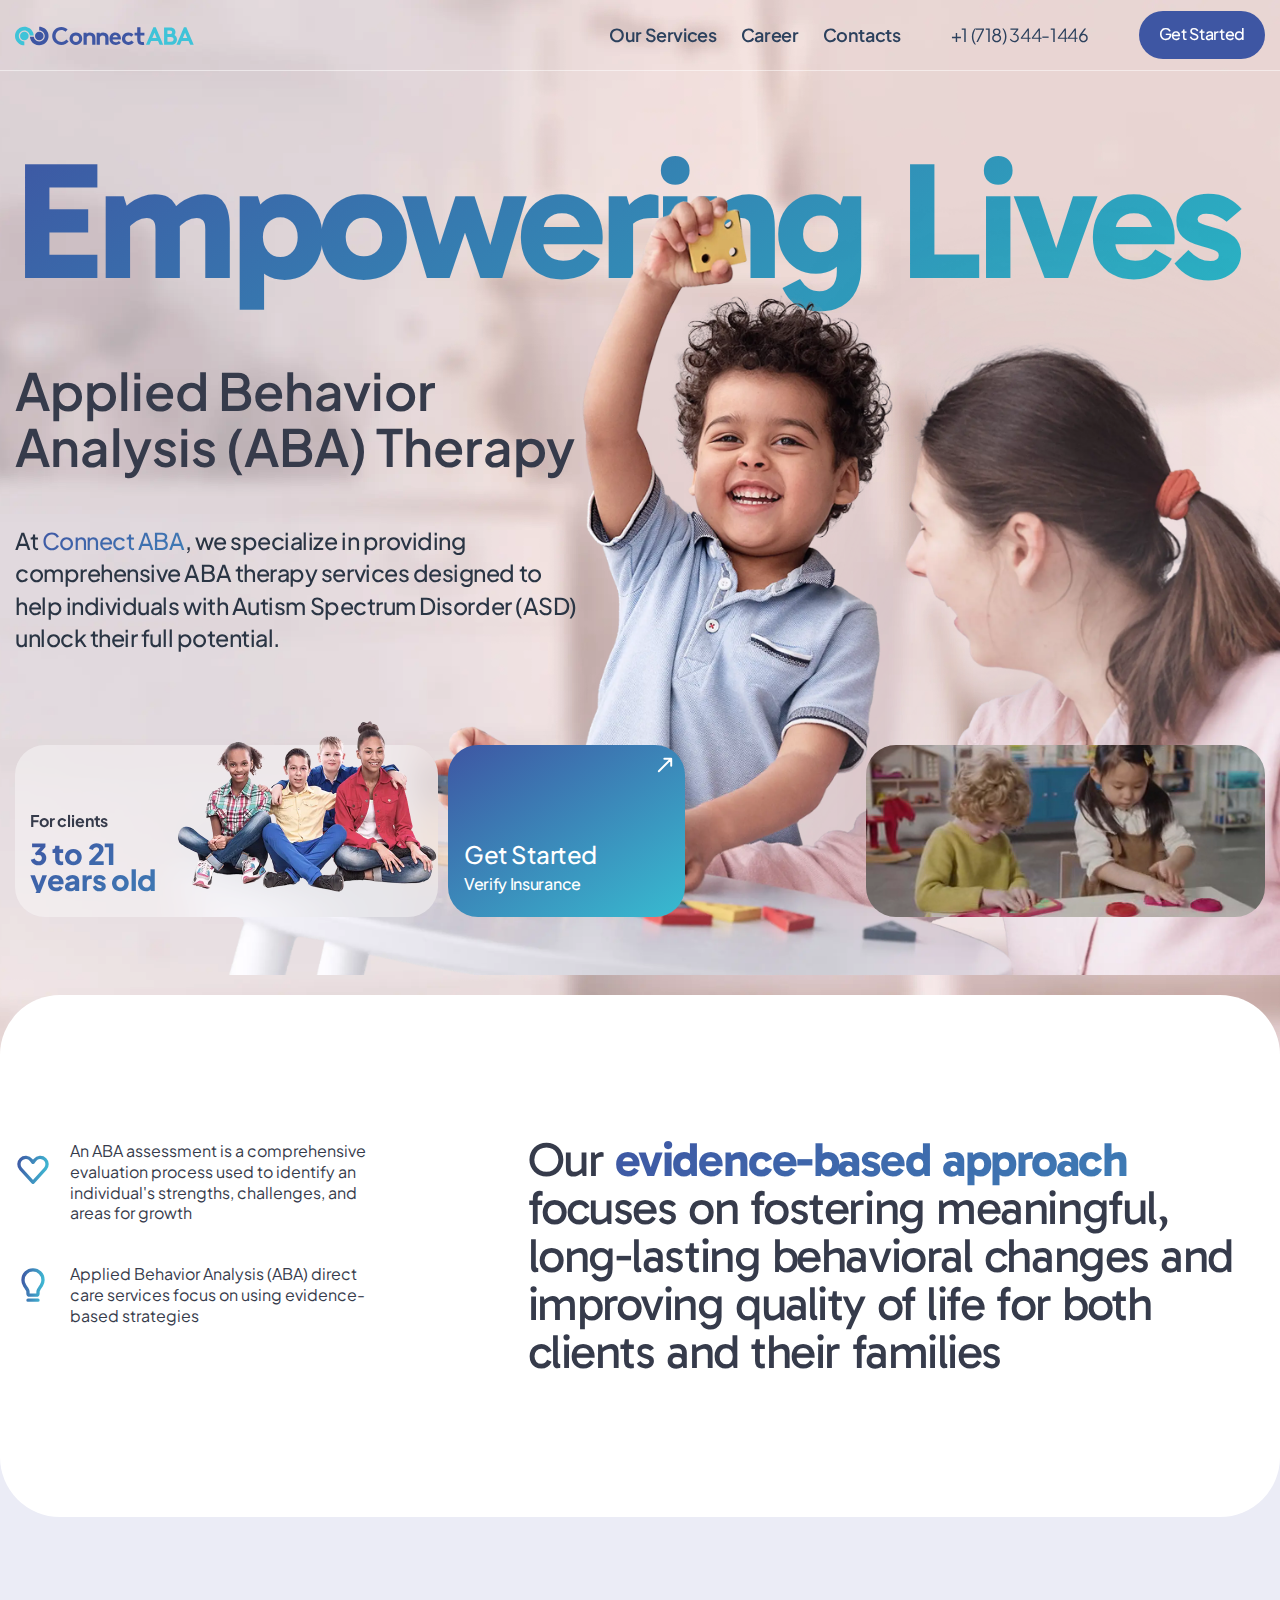
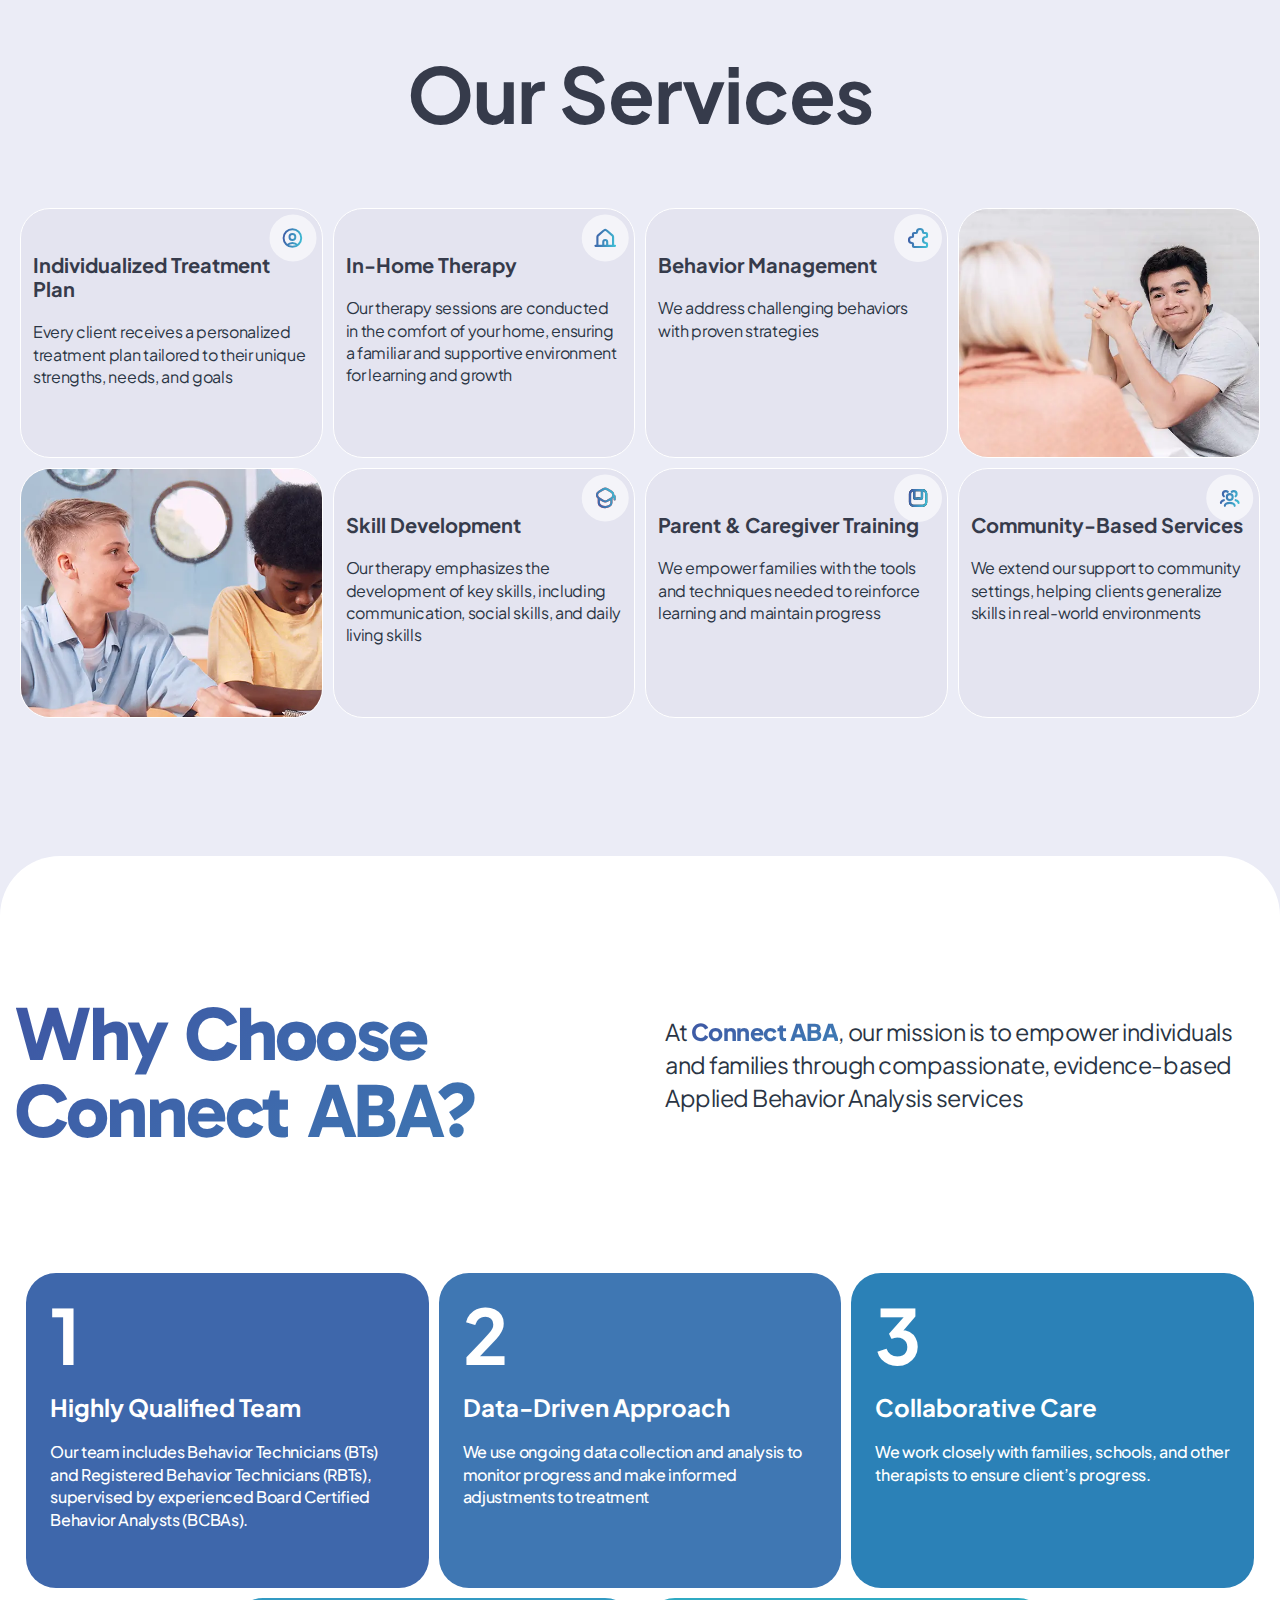
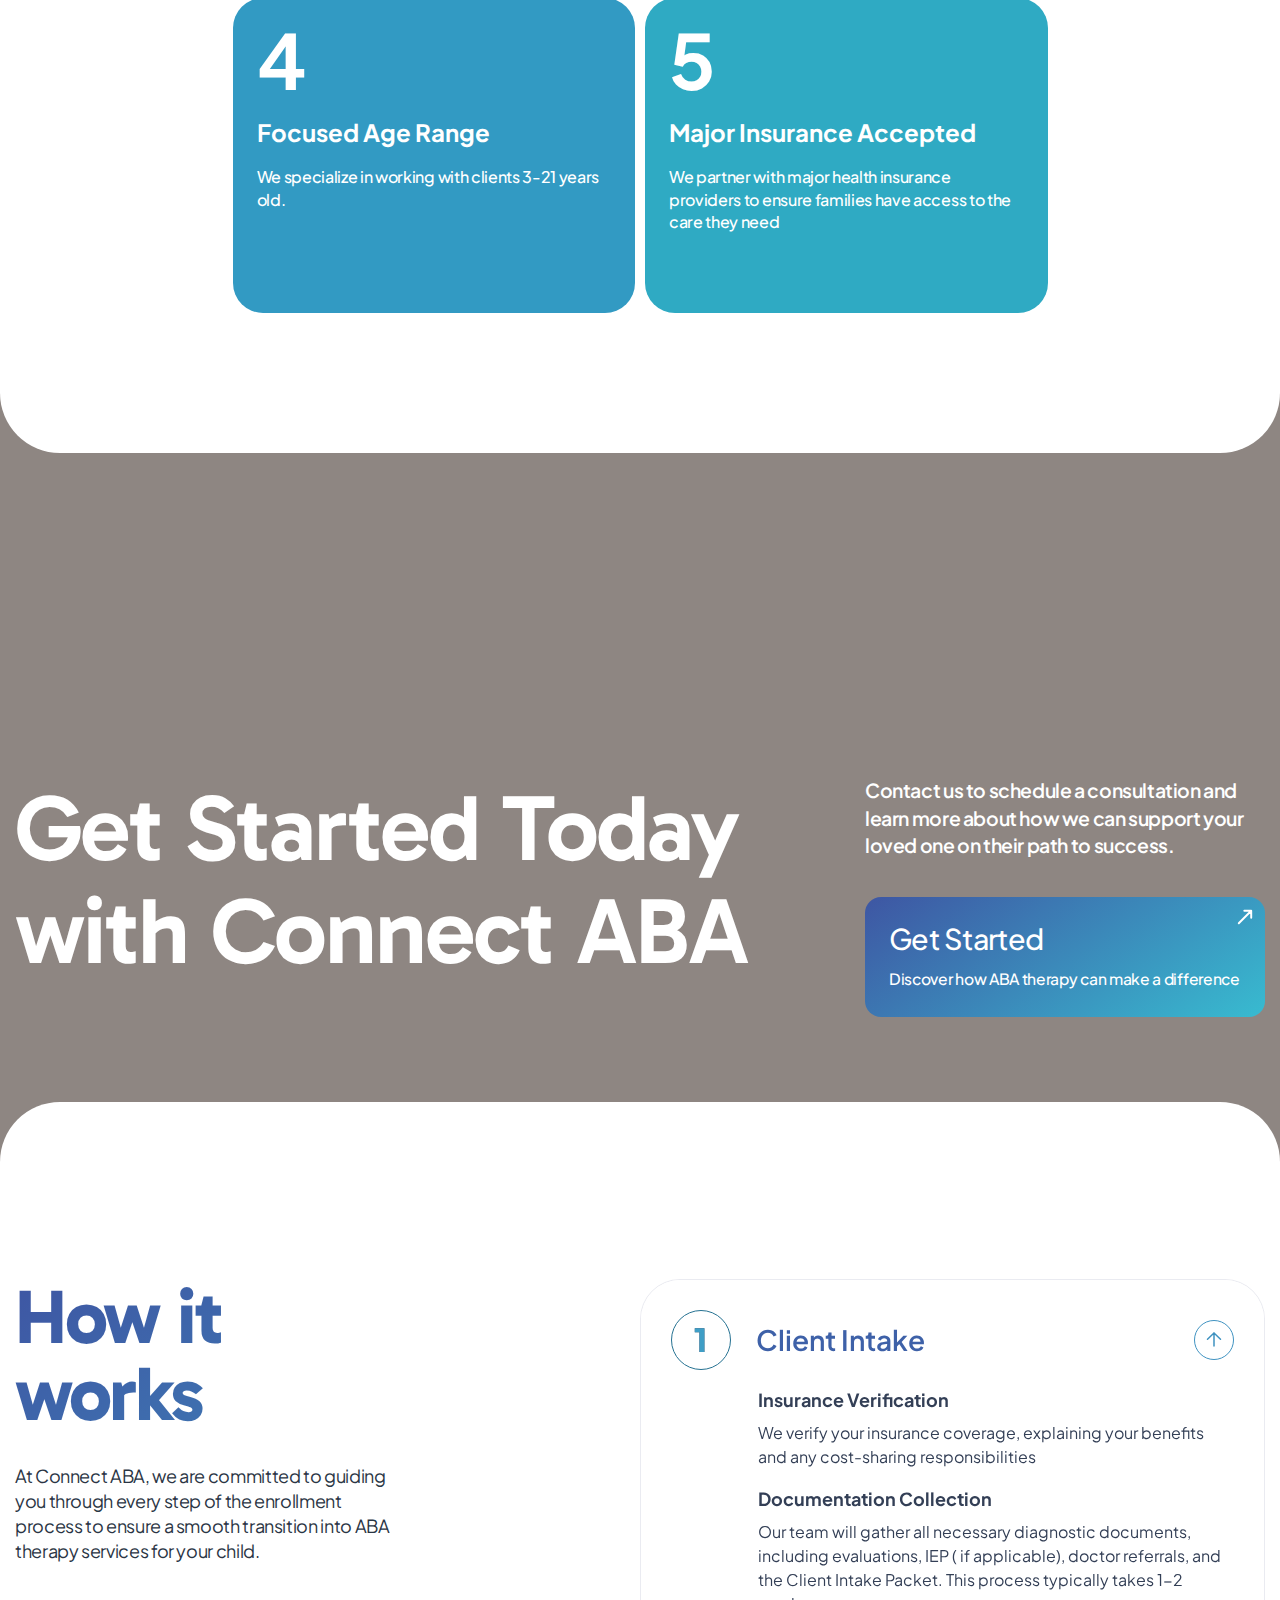
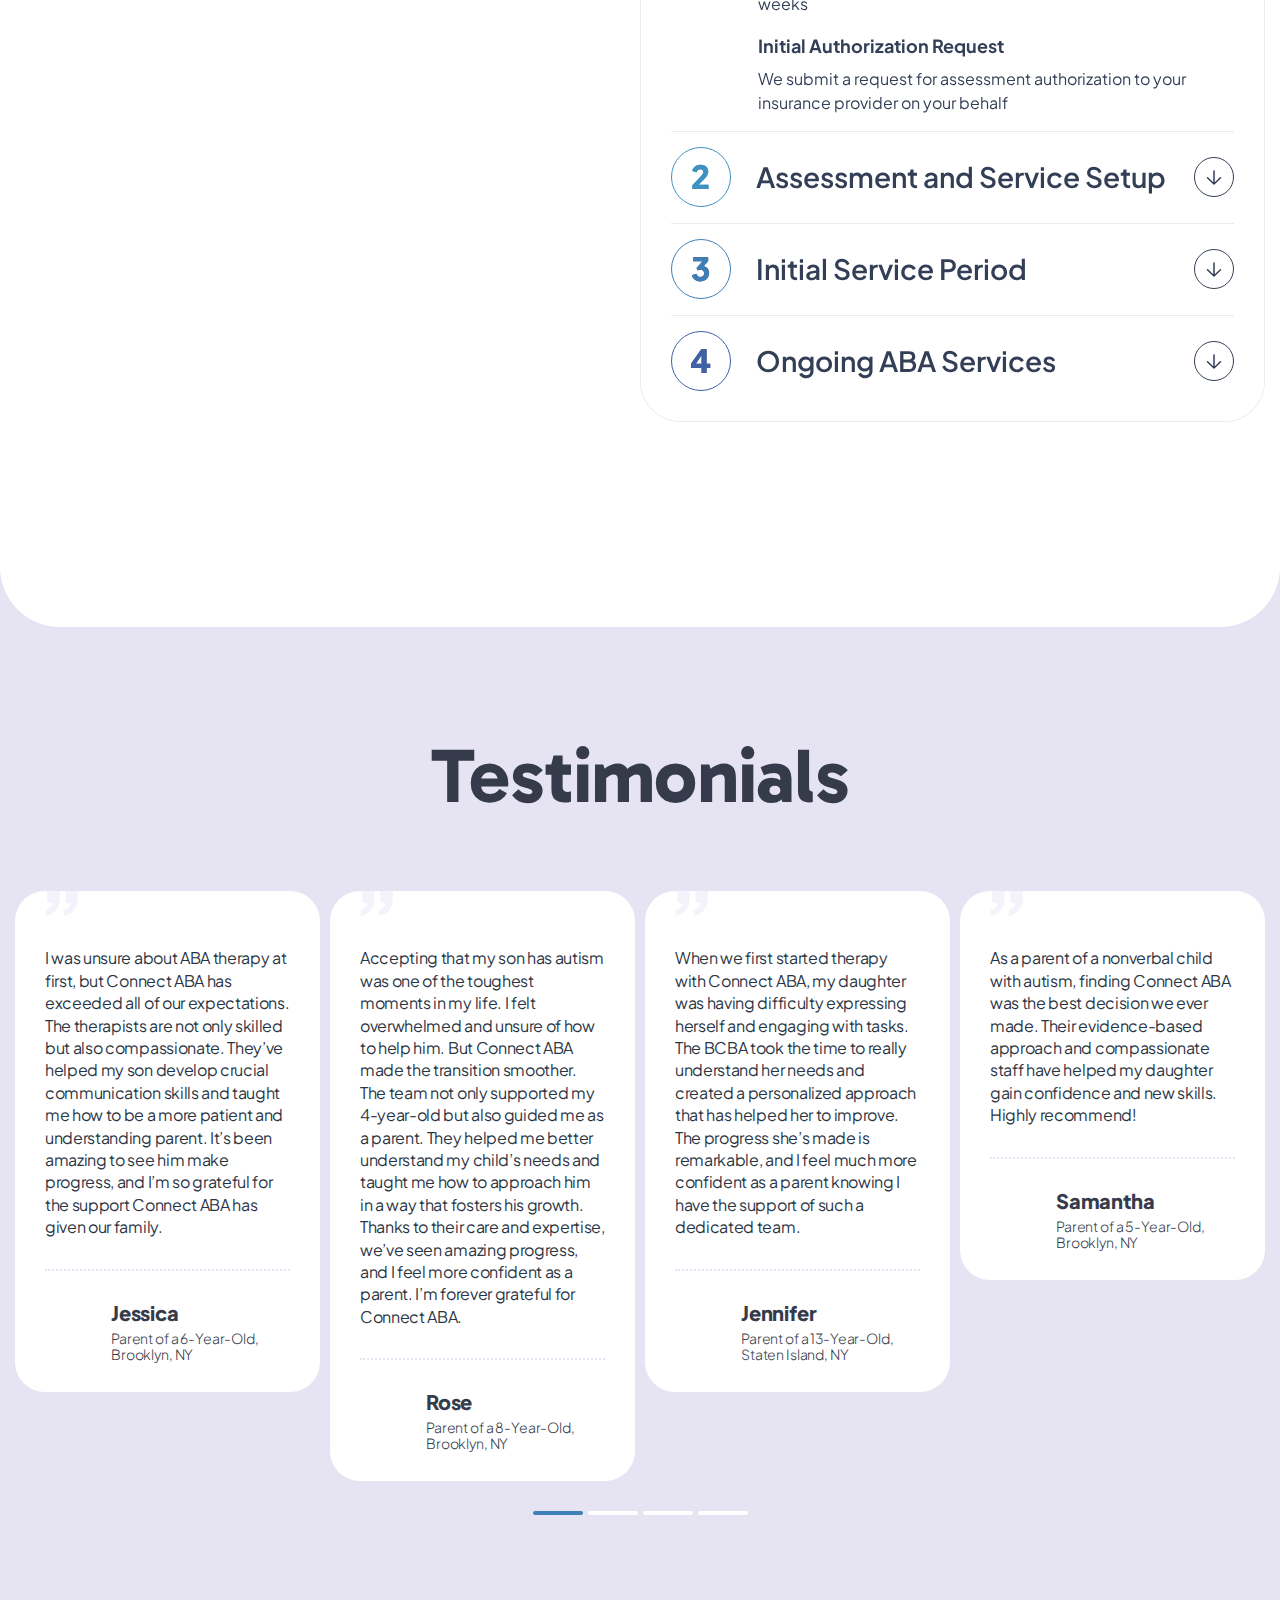
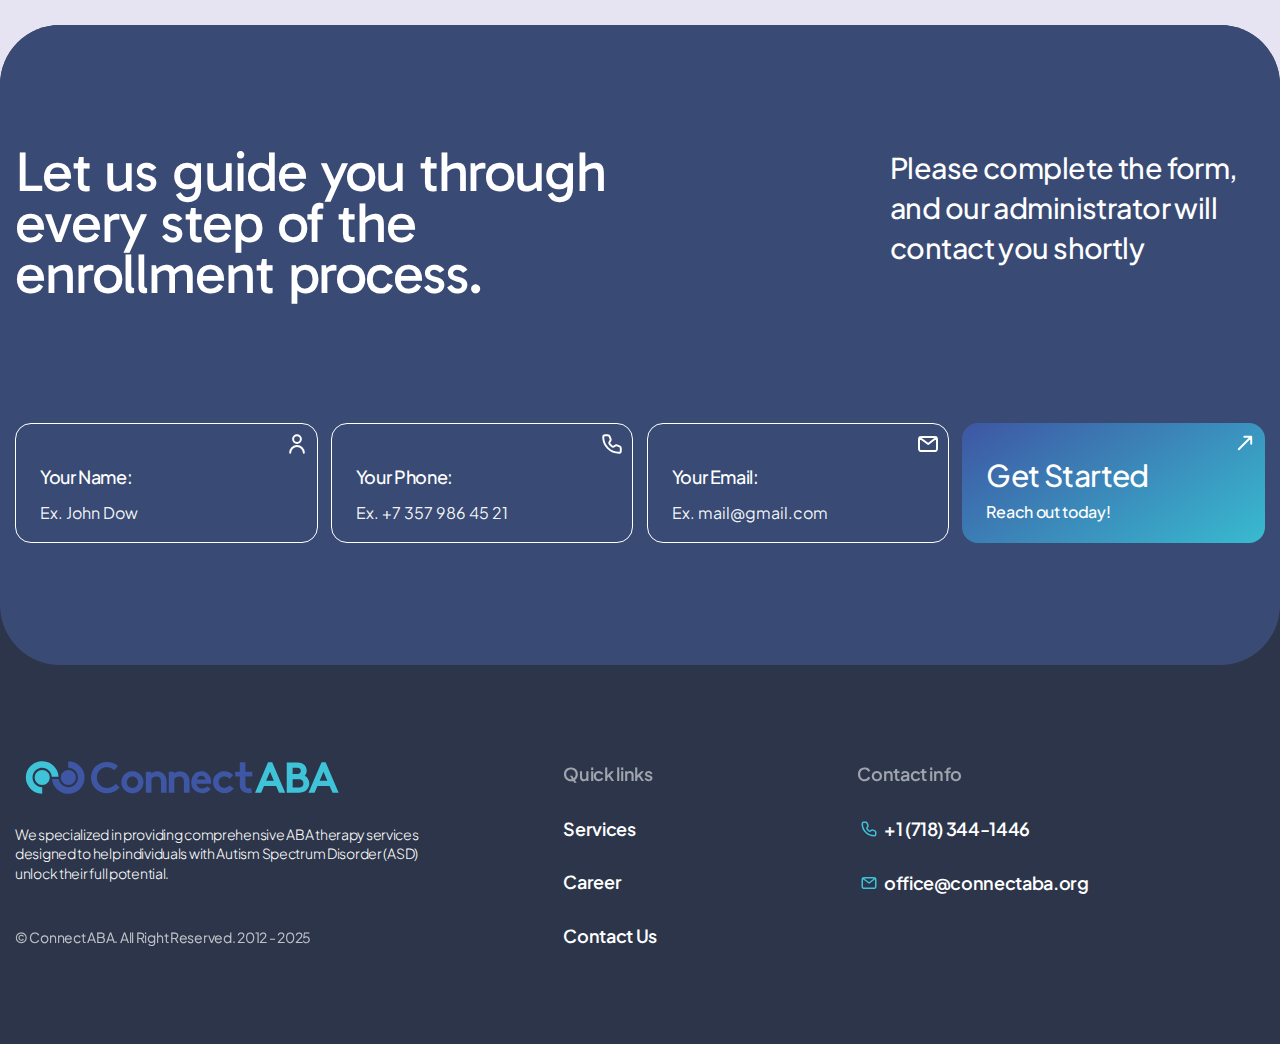
==== commit 6ebb5758: "Fix 3" ====
--- a/index.html
+++ b/index.html
@@ -6,7 +6,7 @@
 	<meta charset="UTF-8">
 	<meta http-equiv="X-UA-Compatible" content="IE=edge">
 	<meta name="format-detection" content="telephone=no">
-	<link rel="stylesheet" href="css/style.min.css?_v=20250211203432">
+	<link rel="stylesheet" href="css/style.min.css?_v=20250211210054">
 	<link rel="shortcut icon" href="img/favicon.webp" type="image/x-icon">
 	<link rel="icon" href="img/favicon.webp" type="image/x-icon">
 	<meta name="robots" content="noindex, nofollow">
@@ -1052,7 +1052,7 @@
 			</div>
 		</div>
 	</div>
-	<script src="js/app.min.js?_v=20250211203432"></script>
+	<script src="js/app.min.js?_v=20250211210054"></script>
 </body>
 
 </html>--- a/css/style.min.css
+++ b/css/style.min.css
@@ -1 +1 @@
-@font-face{font-family:Gabarito;font-display:swap;src:url(../fonts/Gabarito-Black.woff2) format("woff2");font-weight:900;font-style:normal}@font-face{font-family:Gabarito;font-display:swap;src:url(../fonts/Gabarito-Bold.woff2) format("woff2");font-weight:700;font-style:normal}@font-face{font-family:Gabarito;font-display:swap;src:url(../fonts/Gabarito-ExtraBold.woff2) format("woff2");font-weight:800;font-style:normal}@font-face{font-family:Gabarito;font-display:swap;src:url(../fonts/Gabarito-Medium.woff2) format("woff2");font-weight:500;font-style:normal}@font-face{font-family:Gabarito;font-display:swap;src:url(../fonts/Gabarito-Regular.woff2) format("woff2");font-weight:400;font-style:normal}@font-face{font-family:Gabarito;font-display:swap;src:url(../fonts/Gabarito-SemiBold.woff2) format("woff2");font-weight:600;font-style:normal}@font-face{font-family:Inter;font-display:swap;src:url(../fonts/Inter-Regular.woff2) format("woff2");font-weight:400;font-style:normal}@font-face{font-family:"Plus Jakarta Sans";font-display:swap;src:url(../fonts/PlusJakartaSans-Bold.woff2) format("woff2");font-weight:700;font-style:normal}@font-face{font-family:"Plus Jakarta Sans";font-display:swap;src:url(../fonts/PlusJakartaSans-ExtraBold.woff2) format("woff2");font-weight:800;font-style:normal}@font-face{font-family:"Plus Jakarta Sans";font-display:swap;src:url(../fonts/PlusJakartaSans-Light.woff2) format("woff2");font-weight:300;font-style:normal}@font-face{font-family:"Plus Jakarta Sans";font-display:swap;src:url(../fonts/PlusJakartaSans-Medium.woff2) format("woff2");font-weight:500;font-style:normal}@font-face{font-family:"Plus Jakarta Sans";font-display:swap;src:url(../fonts/PlusJakartaSans-Regular.woff2) format("woff2");font-weight:400;font-style:normal}@font-face{font-family:"Plus Jakarta Sans";font-display:swap;src:url(../fonts/PlusJakartaSans-SemiBold.woff2) format("woff2");font-weight:600;font-style:normal}*{padding:0;margin:0;border:0}*,*::after,*::before{box-sizing:border-box}*::after,*::before{display:inline-block}body,html{height:100%;min-width:320px}body{color:#2a3544;line-height:1;font-family:"Plus Jakarta Sans";font-size:1rem;-ms-text-size-adjust:100%;-moz-text-size-adjust:100%;-webkit-text-size-adjust:100%;-webkit-font-smoothing:antialiased;-moz-osx-font-smoothing:grayscale}button,input,textarea{font-family:"Plus Jakarta Sans";font-size:inherit;line-height:inherit;color:inherit;background-color:rgba(0,0,0,0)}input,textarea{width:100%}label{display:inline-block}button,option,select{cursor:pointer}a{display:inline-block;color:inherit;text-decoration:none}ul li{list-style:none}img{vertical-align:top}h1,h2,h3,h4,h5,h6{font-weight:inherit;font-size:inherit}.lock body{overflow:hidden;touch-action:none;-ms-scroll-chaining:none;overscroll-behavior:none}.wrapper{min-height:100%;display:flex;flex-direction:column;overflow:hidden}@supports(overflow:clip){.wrapper{overflow:clip}}.wrapper>main{flex:1 1 auto}.wrapper>*{min-width:0}[class*=__container]{max-width:86.375rem;margin:0 auto;padding:0 .9375rem}[class*="--gc"]{display:grid;min-width:0;grid-template-columns:.9375rem 1fr minmax(auto,84.5rem) 1fr .9375rem}[class*="--gc"]>*{min-width:0;grid-column:3/4}.icon-menu{display:none}@media(max-width:64.06125em){.icon-menu{display:block;position:relative;width:1.875rem;height:1.125rem;z-index:5}}@media(max-width:64.06125em)and (any-hover:none){.icon-menu{cursor:default}}@media(max-width:64.06125em){.icon-menu span,.icon-menu::after,.icon-menu::before{content:"";transition:all .3s ease 0s;left:0;position:absolute;width:100%;height:.125rem;background-color:#363b4b;border-radius:1px}.icon-menu::before{top:0;width:68%}.icon-menu::after{bottom:0;width:68%}.icon-menu span{top:calc(50% - .0625rem)}.menu-open .icon-menu span{width:0;background-color:rgba(255,255,255,0)}.menu-open .icon-menu::after,.menu-open .icon-menu::before{background-color:#6379a6}.menu-open .icon-menu::before{top:calc(50% - .0625rem);-webkit-transform:rotate(-45deg);transform:rotate(-45deg)}.menu-open .icon-menu::after{bottom:calc(50% - .0625rem);-webkit-transform:rotate(45deg);transform:rotate(45deg)}}body::after{content:"";background-color:rgba(0,0,0,.5);position:fixed;width:100%;height:100%;top:0;left:0;opacity:0;transition:opacity .8s ease 0s;pointer-events:none;z-index:149}.popup-show body::after{opacity:1}.popup{position:fixed;top:0;left:0;bottom:0;right:0;padding:30px 10px;transition:visibility .8s ease 0s;visibility:hidden;pointer-events:none}.popup_show{z-index:150;visibility:visible;overflow:auto;pointer-events:auto}.popup_show .popup__content{visibility:visible;-webkit-transform:scale(1);transform:scale(1)}.popup__wrapper{display:flex;flex-direction:column;align-items:center;min-height:100%;flex:1 1 auto;width:100%;display:flex;justify-content:center;align-items:center}.popup__content{visibility:hidden;-webkit-transform:scale(0);transform:scale(0);transition:-webkit-transform .3s ease 0s;transition:transform .3s ease 0s;transition:transform .3s ease 0s,-webkit-transform .3s ease 0s;background-color:#eee;padding:20px;width:100%;max-width:900px;border-radius:20px}.lock .popup__content{visibility:visible}.popup__content{background:#394b74;border-radius:24px;max-width:1350px;padding:30px 20px 40px;overflow:hidden}@media(min-width:29.99875em){.popup__content{padding:30px 30px 60px}}@media(min-width:86.375em){.popup__content{padding:50px;border-radius:60px}}.popup__close{display:block;margin:0 0 0 auto;width:30px;height:30px;outline:0}@media(min-width:64.06125em){.popup__close{width:40px;height:40px}}@media(min-width:86.375em){.popup__close{width:50px;height:50px}}.popup__close img{width:100%;height:100%;transition:all .3s ease 0s}@media(any-hover:hover){.popup__close img:hover{-webkit-transform:rotate(-90deg);transform:rotate(-90deg)}}.popup .popup-title{font-family:Gabarito;font-weight:400;font-size:40px;line-height:90%;letter-spacing:-.02em;color:#fff;text-align:center;margin-bottom:20px;padding-top:30px}@media(min-width:29.99875em){.popup .popup-title{font-size:60px;padding-top:0}}@media(min-width:64.06125em){.popup .popup-title{font-size:80px}}.popup .popup-description{font-weight:500;font-size:16px;line-height:140%;letter-spacing:-.02em;color:#fff;text-align:center;margin-bottom:60px}@media(min-width:29.99875em){.popup .popup-description{font-size:25px;margin-bottom:70px}}@media(min-width:64.06125em){.popup .popup-description{font-size:30px;margin-bottom:80px}}.get-started__items{display:flex;flex-wrap:wrap;gap:10px;justify-content:space-between}.get-started__item{border:1px solid #fff;border-radius:16px;padding:24px 4px;height:120px;position:relative}@media(any-hover:hover){.get-started__item:hover{background:rgba(0,0,0,.1)}.get-started__item:active{background:rgba(0,0,0,.1)}}.get-started__item--name{flex:1 1 100%}@media(min-width:64.06125em){.get-started__item--name{flex:0 1 calc(50% - 5px)}}.get-started__item--phone{flex:1 1 100%}@media(min-width:64.06125em){.get-started__item--phone{flex:0 1 calc(50% - 5px)}}.get-started__item--email{flex:1 1 100%}@media(min-width:64.06125em){.get-started__item--email{flex:0 1 calc(70% - 10px)}}.get-started__item--button{background:linear-gradient(147deg,#3e56a3 0,#38bbd0 100%);flex:1 1 100%}@media(any-hover:hover){.get-started__item--button:hover{background:linear-gradient(147deg,#5770c4 0,#3fc3d8 65%,#3fc3d8 100%)}}@media(min-width:64.06125em){.get-started__item--button{flex:0 1 30%}}.get-started__item img{position:absolute;top:0;right:0;width:40px;height:40px}.get-started__item label{padding-top:18px;padding-bottom:1px;padding-left:20px;font-weight:500;font-size:18px;line-height:120%;letter-spacing:-.02em;color:#fff}.get-started .input{height:48px;padding:4px 20px;border-radius:12px;border:initial;color:#fff}.get-started .button{height:100%;width:100%;text-align:left}.get-started .button-text-1{font-weight:500;font-size:30px;line-height:120%;letter-spacing:-.02em;color:#fff;padding-top:10px;padding-bottom:9px;padding-left:20px}.get-started .button-text-2{font-weight:500;font-size:16px;line-height:120%;letter-spacing:-.02em;padding-left:20px;color:#fff}#video .popup__content,#video-2 .popup__content{padding-bottom:35.7%}.popup-opportunities .popup__close{position:relative;z-index:10}.popup-opportunities .popup__content{position:relative;z-index:2}.popup-opportunities .popup__text{position:relative;z-index:3}@media(min-width:64.06125em){.popup-opportunities .popup__text{padding:0 120px 50px}}@media(min-width:86.375em){.popup-opportunities .popup__text{padding:0 100px 50px}}.popup-opportunities .popup__text::before{content:"";position:absolute;border-radius:24px 24px 0 0;top:-59px;left:-30px;width:calc(100% + 60px);height:60px;background:#394b74;z-index:2}@media(min-width:86.375em){.popup-opportunities .popup__text::before{border-radius:60px 60px 0 0;left:-50px;width:calc(100% + 100px)}}.popup-opportunities .popup__text::after{content:"";position:absolute;top:0;left:-50px;width:calc(100% + 100px);height:calc(100% + 62px);background:#394b74;z-index:-1}.popup-opportunities .popup-title{text-align:left;font-weight:400;letter-spacing:-.02em;color:#fff;margin:0}@media(min-width:86.375em){.popup-opportunities .popup-title{padding-bottom:5rem}}@media(min-width:20em)and (max-width:86.375em){.popup-opportunities .popup-title{padding-bottom:clamp(1.5625rem ,.5267184557rem + 5.1789077213vw ,5rem)}}@media(max-width:20em){.popup-opportunities .popup-title{padding-bottom:1.5625rem}}.popup-opportunities .popup-description{text-align:left;margin:0}@media(min-width:86.375em){.popup-opportunities .popup-description{padding-bottom:6.25rem}}@media(min-width:20em)and (max-width:86.375em){.popup-opportunities .popup-description{padding-bottom:clamp(3.125rem ,2.1833804143rem + 4.7080979284vw ,6.25rem)}}@media(max-width:20em){.popup-opportunities .popup-description{padding-bottom:3.125rem}}.popup-opportunities .popup-description a{text-decoration:underline}.popup-opportunities .popup-description span{color:#aabeeb}.popup-opportunities .get-started__item{flex:0 1 calc(50% - 5px)}@media(max-width:47.99875em){.popup-opportunities .get-started__item{flex:1 1 100%!important}}.popup-opportunities .get-started__item--cover-letter{flex:0 1 calc(70% - 10px);height:auto}.popup-opportunities .get-started__item--button{flex:0 1 30%;height:auto}.popup-opportunities textarea{padding:14px 20px 4px;border-radius:12px;border:initial;color:#fff}.popup-opportunities textarea:focus{outline:0}.popup__top-content{background-color:#fff;border-radius:24px 24px 0 0;padding:30px 30px 40px;overflow:hidden;position:relative;z-index:1;margin:-70px -30px -30px}@media(min-width:29.99875em){.popup__top-content{padding:30px 30px 60px}}@media(min-width:64.06125em){.popup__top-content{padding:100px 150px 50px}}@media(min-width:86.375em){.popup__top-content{border-radius:60px 60px 0 0;margin:-100px -50px -50px}}.content-end{height:100px}.top-content{display:flex;flex-direction:column;gap:50px}.top-content__title{font-family:Gabarito;font-weight:500;letter-spacing:-.02em;color:#363b4b;margin-bottom:10px}@media(min-width:86.375em){.top-content__title{font-size:5rem}}@media(min-width:20em)and (max-width:86.375em){.top-content__title{font-size:clamp(2.1875rem ,1.3400423729rem + 4.2372881356vw ,5rem)}}@media(max-width:20em){.top-content__title{font-size:2.1875rem}}.top-content__subtitle{font-weight:700;line-height:120%;color:#363b4b;padding-bottom:24px}@media(min-width:86.375em){.top-content__subtitle{font-size:2rem}}@media(min-width:20em)and (max-width:86.375em){.top-content__subtitle{font-size:clamp(1.375rem ,1.1866760829rem + .9416195857vw ,2rem)}}@media(max-width:20em){.top-content__subtitle{font-size:1.375rem}}.top-content__text{font-weight:400;font-size:16px;line-height:140%;letter-spacing:-.02em;color:#2a3544}.top-content__text ul{padding-left:20px}.top-content__text li{list-style-type:disc}.top-content__text li:not(:last-child){margin-bottom:.5rem}.popup-logo{width:191px;height:20px;margin-bottom:10px}@media(min-width:47.99875em){.popup-logo{width:287px;height:30px}}@media(max-width:64.06125em){.popup-logo{margin-top:20px}}.spollers{display:grid;gap:15px}.spollers__item{font-size:1.25rem}.spollers__title{width:100%;cursor:default;text-align:left;position:relative;list-style:none}.spollers__title::-webkit-details-marker,.spollers__title::marker{display:none}._spoller-init .spollers__title{cursor:pointer}._spoller-init .spollers__title::after{content:"";position:absolute;right:0;top:calc(50% - 20px);width:40px;height:40px;background:url(../img/icon-faq-arrow-down.svg) 0 0 no-repeat;transition:opacity .5s ease 0s}._spoller-init .spollers__title._spoller-active{color:#3e61a8}._spoller-init .spollers__title._spoller-active::after{background:url(../img/icon-faq-arrow-up.svg) 0 0 no-repeat}.spollers__body{position:relative;z-index:3;padding-left:60px}@media(min-width:47.99875em){.spollers__body{padding-left:87px}}.ibg{width:100%;height:100%;-o-object-fit:cover;object-fit:cover}.ibg--top{-o-object-position:top;object-position:top}.ibg--bottom{-o-object-position:bottom;object-position:bottom}.ibg--left{-o-object-position:left;object-position:left}.ibg--right{-o-object-position:right;object-position:right}.ibg--contain{-o-object-fit:contain;object-fit:contain}.page{background-color:rgba(0,0,0,0)!important}.hero{position:relative}.bg-hero{position:absolute;top:0;left:0;width:100%;height:100%;-o-object-fit:cover;object-fit:cover}input:focus,select:focus,textarea:focus{outline:0}.gradient{background:linear-gradient(147deg,#3e56a3 0,#29b6c5 100%);background-clip:text;-webkit-background-clip:text;-webkit-text-fill-color:transparent}.gradient-1{background:linear-gradient(147deg,#3e56a3 0,#3e7cb5 100%);background-clip:text;-webkit-background-clip:text;-webkit-text-fill-color:transparent}@supports not ((-webkit-background-clip:text) or (background-clip:text)){.gradient,.gradient-1{color:#3e56a3}}.swiper-pagination-bullets{padding-top:30px;display:flex;justify-content:center;align-items:center;gap:5px}.swiper-pagination-bullet{display:block;flex:0 1 50px;height:4px;border-radius:2px;background-color:#fff}.swiper-pagination-bullet-active{background-color:#3e80b7}.breadcrumps{display:flex;gap:10px;flex-wrap:wrap;align-items:center;padding-bottom:5px}@media(min-width:47.99875em){.breadcrumps{padding-bottom:15px}}@media(min-width:64.06125em){.breadcrumps{padding-bottom:30px}}.breadcrumps a,.breadcrumps span{font-weight:600;font-size:16px;line-height:150%;letter-spacing:-.02em;color:#2c415d}.breadcrumps img{width:16px;height:16px;-webkit-transform:translate(0,1px);transform:translate(0,1px)}.video-button{position:relative}.video-button .button-play{position:absolute;top:5px;right:5px;width:44px!important;height:44px!important;opacity:.7;transition:opacity .3s ease 0s;z-index:2}@media(max-width:47.99875em){.video-button .button-play{width:24px;height:24px}}@media(any-hover:hover){.video-button:hover .button-play{opacity:1!important}}.header{position:fixed;left:0;top:0;width:100%;min-height:3.125rem;border-bottom:1px solid rgba(255,255,255,.5);z-index:100}@media(min-width:64.06125em){.header{min-height:4.0625rem}}.header__container{display:flex;align-items:center;justify-content:space-between;gap:3.125rem}@media(min-width:64.06125em){.header__container{padding-top:.625rem;padding-bottom:.625rem}}@media(min-width:29.99875em){.header__logo{width:11.1875rem!important;height:1.1875rem!important}}.header::before{content:"";position:absolute;top:0;left:0;width:100%;height:100%;background-color:rgba(255,255,255,.65);backdrop-filter:blur(20px);z-index:-1;opacity:0;transition:opacity .3s ease 0s}.header._header-scroll::before{opacity:1}.menu-header{min-height:3.125rem;display:flex;align-items:center;gap:1.25rem;border-radius:24px}@media(min-width:64.06125em){.menu-header{gap:3.125rem;border-radius:initial}}.menu-header__body{display:flex;align-items:center;gap:3.125rem;transition:left .3s}@media(max-width:64.06125em){.menu-header__body{position:fixed;top:0;left:-100%;width:100%;height:100vh;padding:5px 15px 50px;background:#394b74;flex-direction:column;color:#fff!important;overflow:auto}}@media(max-width:29.99875em){.menu-header__body{gap:1.25rem}}.menu-header__body::before{content:"";position:fixed;width:100%;height:4.375rem;left:-100%;top:0;transition:left .3s;z-index:2}.menu-open .menu-header__body{left:0}.menu-open .menu-header__body::before{left:0}.menu-header__social-links{display:flex;justify-content:center;align-items:center;gap:1.25rem;order:4;margin-bottom:2.5vh}@media(max-width:23.5em){.menu-header__social-links{margin-bottom:2vh}}@media(min-width:64.06125em){.menu-header__social-links{display:none;order:initial}}.menu-header__phone{font-weight:400;letter-spacing:-.02em;font-size:20px;line-height:150%;text-decoration:underline;color:#fff;order:5}@media(min-width:64.06125em){.menu-header__phone{font-size:18px;line-height:150%;color:#2c415d;text-decoration:none;order:initial}}@media(any-hover:hover){.menu-header__phone:hover{color:#3581b3}}.menu-header__mail{font-weight:400;letter-spacing:-.02em;font-size:20px;line-height:150%;text-decoration:underline;color:#fff;order:7}@media(min-width:64.06125em){.menu-header__mail{display:none!important;order:initial}}.menu-header__button{border-radius:100px;padding:13px 20px 16px;background-color:#3e56a3;font-size:16px;color:#fff;font-weight:500;line-height:120%;letter-spacing:-.02em;transition:all .3s ease 0s}@media(any-hover:hover){.menu-header__button:hover{background-color:#2faec2}.menu-header__button:active{background-color:#128496}}@media(max-width:64.06125em){.menu-header__button{order:3;margin-bottom:8.95vh;font-size:20px;color:#3a4e7a;background:#fff;padding:22px 40px 24px}}@media(max-width:26.25em){.menu-header__button{margin-bottom:8.76vh}}@media(max-width:23.5em){.menu-header__button{margin-bottom:7.45vh}}.nav-menu{display:flex;align-items:center;gap:1.5rem}@media(max-width:64.06125em){.nav-menu{flex-direction:column;gap:5vh;padding-bottom:8.95vh;order:2}}@media(max-width:26.25em){.nav-menu{padding-bottom:8.76vh;gap:4vh}}@media(max-width:23.5em){.nav-menu{padding-bottom:7.45vh}}.logo-header-mobile{margin-top:40px;margin-bottom:8.95vh}@media(max-width:26.25em){.logo-header-mobile{margin-bottom:8.76vh}}@media(max-width:23.5em){.logo-header-mobile{margin-bottom:7.45vh}}@media(min-width:64.06125em){.logo-header-mobile{display:none!important;order:1}}.logo-header-mobile img{width:100%;height:100%}.menu-item{font-weight:600;font-size:18px;line-height:150%;letter-spacing:-.02em;color:#2c415d}@media(any-hover:hover){.menu-item:hover{color:#3581b3}}@media(max-width:64.06125em){.menu-item{font-weight:400;font-size:40px;line-height:90%;color:#fff}}@media(max-width:47.99875em){.menu-item{font-size:35px}}@media(max-width:26.25em){.menu-item{font-size:32px}}@media(max-width:23.5em){.menu-item{font-size:27px}}.footer{margin-top:-61px;background:#2c3549;border-radius:60px 60px 0 0;padding:0;z-index:10}@media(max-width:29.99875em){.footer{margin-top:-25px;border-radius:24px 24px 0 0}}.footer-blue{background:#394b74;border-radius:60px}@media(max-width:29.99875em){.footer-blue{border-radius:24px}}@media(min-width:86.375em){.footer-blue__container{padding-top:8.125rem}}@media(min-width:20em)and (max-width:86.375em){.footer-blue__container{padding-top:clamp(2.5rem ,.8050847458rem + 8.4745762712vw ,8.125rem)}}@media(max-width:20em){.footer-blue__container{padding-top:2.5rem}}@media(min-width:86.375em){.footer-blue__container{padding-bottom:8.125rem}}@media(min-width:20em)and (max-width:86.375em){.footer-blue__container{padding-bottom:clamp(2.5rem ,.8050847458rem + 8.4745762712vw ,8.125rem)}}@media(max-width:20em){.footer-blue__container{padding-bottom:2.5rem}}.footer-blue__texts{display:flex;gap:20%}@media(min-width:86.375em){.footer-blue__texts{padding-bottom:8.125rem}}@media(min-width:20em)and (max-width:86.375em){.footer-blue__texts{padding-bottom:clamp(3.75rem ,2.43173258rem + 6.5913370998vw ,8.125rem)}}@media(max-width:20em){.footer-blue__texts{padding-bottom:3.75rem}}@media(max-width:47.99875em){.footer-blue__texts{flex-direction:column}}.footer-blue__title{font-family:Gabarito;flex:0 0 50%;font-weight:400;line-height:90%;letter-spacing:-.02em;color:#fff}@media(min-width:86.375em){.footer-blue__title{font-size:3.75rem}}@media(min-width:20em)and (max-width:86.375em){.footer-blue__title{font-size:clamp(1.625rem ,.9846986817rem + 3.2015065913vw ,3.75rem)}}@media(max-width:20em){.footer-blue__title{font-size:1.625rem}}@media(max-width:47.99875em){.footer-blue__title{margin-bottom:50px}}@media(max-width:29.99875em){.footer-blue__title{margin-bottom:30px}}.footer-blue__description{font-weight:500;line-height:140%;letter-spacing:-.02em;color:#fff}@media(min-width:86.375em){.footer-blue__description{font-size:1.875rem}}@media(min-width:20em)and (max-width:86.375em){.footer-blue__description{font-size:clamp(1rem ,.736346516rem + 1.31826742vw ,1.875rem)}}@media(max-width:20em){.footer-blue__description{font-size:1rem}}@media(min-width:64.06125em){.footer-blue .get-started__item{flex:0 1 calc(25% - 10px)}}@media(min-width:86.375em){.footer-dark__container{padding-top:6.25rem}}@media(min-width:20em)and (max-width:86.375em){.footer-dark__container{padding-top:clamp(3.125rem ,2.1833804143rem + 4.7080979284vw ,6.25rem)}}@media(max-width:20em){.footer-dark__container{padding-top:3.125rem}}@media(min-width:86.375em){.footer-dark__container{padding-bottom:6.25rem}}@media(min-width:20em)and (max-width:86.375em){.footer-dark__container{padding-bottom:clamp(3.125rem ,2.1833804143rem + 4.7080979284vw ,6.25rem)}}@media(max-width:20em){.footer-dark__container{padding-bottom:3.125rem}}.footer-dark__row-1{display:flex;gap:1vw;justify-content:space-between}@media(max-width:56.25em){.footer-dark__row-1{display:block}}.footer-dark__row-1 .footer-logo{width:335px;height:35px;margin-bottom:30px}.footer-dark__row-1 .footer-logo img{width:100%;height:100%;margin-bottom:0}.footer-dark__row-2{font-weight:400;font-size:14px;line-height:150%;letter-spacing:-.02em;color:#fff;opacity:.7;padding-top:25px}@media(max-width:56.25em){.footer-dark__row-2{padding-top:0}}.footer-dark .col{flex:0 1 30%;font-weight:300;font-size:14px;line-height:140%;letter-spacing:-.02em;color:#fff}@media(max-width:56.25em){.footer-dark .col{margin-bottom:3.125rem}}.footer-dark .col-1{flex:0 1 38%}.footer-dark .col-2{padding-left:10vw}@media(max-width:56.25em){.footer-dark .col-2{padding-left:0}}.footer-dark .footer-title{font-weight:600;font-size:18px;line-height:150%;letter-spacing:-.02em;color:#fff;opacity:.55;padding-bottom:30px}.footer-dark a{font-weight:600;font-size:18px;line-height:130%;letter-spacing:-.02em;color:#fff}@media(any-hover:hover){.footer-dark a:hover{color:#3581b3}}.footer-dark ul li:not(:last-child){margin-bottom:1.875rem}.footer-dark ul li img{margin-bottom:0}.hero{position:relative}.hero__container{padding-top:75px}@media(min-width:86.375em){.hero__container{padding-bottom:9.0625rem}}@media(min-width:20em)and (max-width:86.375em){.hero__container{padding-bottom:clamp(4.6875rem ,3.36923258rem + 6.5913370998vw ,9.0625rem)}}@media(max-width:20em){.hero__container{padding-bottom:4.6875rem}}@media(min-width:64.06125em){.hero__container{padding-top:130px}}.hero__title{font-family:Gabarito;font-weight:700;line-height:109%;letter-spacing:-.032em}@media(min-width:86.375em){.hero__title{font-size:11.1875rem}}@media(min-width:20em)and (max-width:86.375em){.hero__title{font-size:clamp(3.4375rem ,1.1022834275rem + 11.6760828625vw ,11.1875rem)}}@media(max-width:20em){.hero__title{font-size:3.4375rem}}@media(max-width:87.5em){.hero__title{letter-spacing:-.035em}}@media(max-width:81.25em){.hero__title{letter-spacing:-.039em}}@media(max-width:71.5625em){.hero__title{letter-spacing:-.045em}}.hero__subtitle{padding-top:70vw;padding-bottom:3.125rem;font-weight:600;line-height:110%;color:#363b4b;max-width:100%;position:relative;z-index:1}@media(min-width:86.375em){.hero__subtitle{font-size:3.375rem}}@media(min-width:20em)and (max-width:86.375em){.hero__subtitle{font-size:clamp(1.5625rem ,1.0163606403rem + 2.7306967985vw ,3.375rem)}}@media(max-width:20em){.hero__subtitle{font-size:1.5625rem}}@media(min-width:56.25em){.hero__subtitle{padding-top:3.125rem;padding-bottom:3.125rem;max-width:45%}}@media(min-width:100em){.hero__subtitle{padding-top:6vw;padding-bottom:4.375rem}}.hero__description{font-weight:500;line-height:140%;letter-spacing:-.02em;color:#2a3544;max-width:100%;padding-bottom:25px;position:relative;z-index:1}@media(min-width:86.375em){.hero__description{font-size:1.5rem}}@media(min-width:20em)and (max-width:86.375em){.hero__description{font-size:clamp(1rem ,.8493408663rem + .7532956685vw ,1.5rem)}}@media(max-width:20em){.hero__description{font-size:1rem}}@media(min-width:47.99875em){.hero__description{padding-bottom:90px}}@media(min-width:56.25em){.hero__description{max-width:45%}}@media(min-width:93.75em){.hero__description{padding-bottom:130px}}.hero .bg-hero{position:absolute;top:0;left:0;width:100%;height:100%;-o-object-fit:cover;object-fit:cover;z-index:-1}.hero .image-hero{position:absolute;bottom:initial;top:60px;right:0;width:100%;height:auto;-o-object-fit:contain;object-fit:contain;z-index:0}@media(min-width:43.75em){.hero .image-hero{top:0}}@media(min-width:48.75em){.hero .image-hero{top:initial;bottom:0;right:0;width:auto;height:calc(100% - 50px);-o-object-fit:cover;object-fit:cover}}@media(min-width:56.25em){.hero .image-hero{height:calc(100% - 100px)}}@media(min-width:64.06125em){.hero .image-hero{width:100%;height:calc(100% - 17px);-o-object-fit:contain;object-fit:contain}}@media(min-width:109.375em){.hero .image-hero{width:auto;height:calc(100% - 17px);-o-object-fit:contain;object-fit:contain}}.hero .hero-row{display:flex;gap:10px;justify-content:space-between}@media(max-width:64.06125em){.hero .hero-row{flex-wrap:wrap}}.hero .hero-row__col-1{display:flex;justify-content:space-between;border-radius:30px;backdrop-filter:blur(20px);background:rgba(255,255,255,.4);width:423px;height:172px;display:flex;align-items:flex-end;position:relative}@media(max-width:64.06125em){.hero .hero-row__col-1{order:2}}@media(max-width:56.25em){.hero .hero-row__col-1{border-radius:12px}}@media(max-width:44.375em){.hero .hero-row__col-1{width:initial;flex:0 1 60%}}@media(max-width:41.875em){.hero .hero-row__col-1{height:110px}}@media(max-width:38.75em){.hero .hero-row__col-1{flex:0 1 calc(100% - 125px)}}.hero .hero-row__col-1 img{width:261px;height:173px;-webkit-transform:translate(0,-24px);transform:translate(0,-24px)}@media(max-width:56.25em){.hero .hero-row__col-1 img{border-radius:12px}}@media(max-width:44.375em){.hero .hero-row__col-1 img{width:230px;height:155px}}@media(max-width:41.875em){.hero .hero-row__col-1 img{width:175px;height:125px;position:absolute;right:0;top:0;z-index:-1}}@media(max-width:25em){.hero .hero-row__col-1 img{width:146px;height:99px;-webkit-transform:translate(0,-10px);transform:translate(0,-10px)}}.hero .hero-row__col-2{margin-right:auto;border-radius:16px}@media(max-width:64.06125em){.hero .hero-row__col-2{order:1;flex:0 0 100%}}@media(max-width:56.25em){.hero .hero-row__col-2{border-radius:12px}}.hero .hero-row__col-3{width:399px;flex:0 0 399px;height:172px;position:relative;border-radius:30px;overflow:hidden;position:relative;z-index:2}@media(max-width:56.25em){.hero .hero-row__col-3{width:225px;flex:0 0 225px;border-radius:12px}}@media(max-width:64.06125em){.hero .hero-row__col-3{order:3}}@media(max-width:41.875em){.hero .hero-row__col-3{height:110px}}@media(max-width:41.8125em){.hero .hero-row__col-3{width:25%;flex:0 1 38%}}@media(max-width:38.75em){.hero .hero-row__col-3{width:112px;flex:0 0 112px}}@media(any-hover:hover){.hero .hero-row__col-3:hover .button-play{opacity:1!important}}.hero .hero-row__col-3 a{height:100%;width:100%}.hero .hero-row__col-3 .button-play{position:absolute;top:5px;right:5px;opacity:.7;transition:opacity .3s ease 0s;z-index:2;width:44px;height:44px}@media(max-width:47.99875em){.hero .hero-row__col-3 .button-play{width:24px;height:24px}}.hero .hero-row__col-3 .video-cover{position:absolute;width:100%;height:100%;-o-object-fit:cover;object-fit:cover;-o-object-position:center;object-position:center;z-index:1}.hero .col-1-text{padding-bottom:24px}@media(max-width:41.875em){.hero .col-1-text{padding-bottom:10px}}.hero .line-1{padding:10px 0 10px 15px;font-weight:700;font-size:16px;line-height:120%;letter-spacing:-.01em;color:#363b4b}@media(max-width:41.875em){.hero .line-1{width:50px}}.hero .line-2{padding:0 0 0 15px;font-weight:800;line-height:92%;letter-spacing:-.01em}@media(min-width:86.375em){.hero .line-2{font-size:1.875rem}}@media(min-width:20em)and (max-width:86.375em){.hero .line-2{font-size:clamp(1.0625rem ,.8176789077rem + 1.2241054614vw ,1.875rem)}}@media(max-width:20em){.hero .line-2{font-size:1.0625rem}}@media(max-width:29.0625em){.hero .line-2{width:100px}}.hero .get-started__item{padding:16px 4px 24px 16px;width:237px;height:172px;display:flex;justify-content:flex-end;flex-direction:column}@media(max-width:41.875em){.hero .get-started__item{height:130px}}@media(max-width:64.06125em){.hero .get-started__item{flex:0 0 100%;width:100%;margin-bottom:15px}}@media(min-width:64.06125em){.hero .get-started__item{border-radius:30px}}.hero .button{display:flex;flex-direction:column;justify-content:end}.hero .button-text-1{font-weight:500;font-size:24px;line-height:120%;letter-spacing:-.02em;color:#fff;padding-bottom:5px}.hero .button-text-2{font-weight:500;font-size:16px;line-height:120%;letter-spacing:-.02em;color:#fff}.only-text{background:#fff;border-radius:24px;margin-top:-25px;margin-bottom:-25px;position:relative;z-index:7}@media(min-width:64.06125em){.only-text{border-radius:60px;margin-top:-60px;margin-bottom:-60px}}@media(min-width:86.375em){.only-text__container{padding-top:9.375rem}}@media(min-width:20em)and (max-width:86.375em){.only-text__container{padding-top:clamp(3.4375rem ,1.6484227872rem + 8.945386064vw ,9.375rem)}}@media(max-width:20em){.only-text__container{padding-top:3.4375rem}}@media(min-width:86.375em){.only-text__container{padding-bottom:9.375rem}}@media(min-width:20em)and (max-width:86.375em){.only-text__container{padding-bottom:clamp(3.4375rem ,1.6484227872rem + 8.945386064vw ,9.375rem)}}@media(max-width:20em){.only-text__container{padding-bottom:3.4375rem}}.only-text__row{display:flex;gap:20px;justify-content:space-between;align-items:flex-start}@media(max-width:64.06125em){.only-text__row{display:block}}.only-text__col-small{flex:0 1 30%;order:1;font-weight:400;font-size:16px;line-height:130%;color:#363b4b}.only-text__col-small img{margin-right:20px;-webkit-transform:translate(0,-10px);transform:translate(0,-10px)}.only-text__col-small ul{padding-top:5px}.only-text__col-small li{display:flex;margin-bottom:2.5rem}.only-text__col-big{font-family:Gabarito;flex:0 1 59%;font-weight:400;line-height:100%;letter-spacing:-.03em;color:#363b4b;order:2}@media(min-width:86.375em){.only-text__col-big{font-size:3.125rem}}@media(min-width:20em)and (max-width:86.375em){.only-text__col-big{font-size:clamp(1.875rem ,1.4983521657rem + 1.8832391714vw ,3.125rem)}}@media(max-width:20em){.only-text__col-big{font-size:1.875rem}}@media(max-width:64.06125em){.only-text__col-big{padding-bottom:60px}}.only-text__col-big span{font-family:Gabarito;font-weight:700}.services{position:relative;background-color:#ebecf6;z-index:6}@media(min-width:86.375em){.services__container{padding-top:13.125rem}}@media(min-width:20em)and (max-width:86.375em){.services__container{padding-top:clamp(5rem ,2.5517890772rem + 12.2410546139vw ,13.125rem)}}@media(max-width:20em){.services__container{padding-top:5rem}}@media(min-width:86.375em){.services__container{padding-bottom:13.125rem}}@media(min-width:20em)and (max-width:86.375em){.services__container{padding-bottom:clamp(5rem ,2.5517890772rem + 12.2410546139vw ,13.125rem)}}@media(max-width:20em){.services__container{padding-bottom:5rem}}.services__title{font-weight:700;line-height:100%;letter-spacing:-.01em;color:#363b4b;text-align:center}@media(min-width:86.375em){.services__title{font-size:5rem}}@media(min-width:20em)and (max-width:86.375em){.services__title{font-size:clamp(2.8125rem ,2.15336629rem + 3.2956685499vw ,5rem)}}@media(max-width:20em){.services__title{font-size:2.8125rem}}@media(min-width:86.375em){.services__title{margin-bottom:5rem}}@media(min-width:20em)and (max-width:86.375em){.services__title{margin-bottom:clamp(2.8125rem ,2.15336629rem + 3.2956685499vw ,5rem)}}@media(max-width:20em){.services__title{margin-bottom:2.8125rem}}.services__items{display:flex;flex-wrap:wrap;justify-content:center;align-items:center;gap:5px}@media(min-width:47.99875em){.services__items{gap:10px}}.services__item{flex:1 1 100%;border:1px solid #fff;border-radius:21px;overflow:hidden;padding:70px 20px 30px 24px;height:100%;position:relative;background:rgba(99,88,141,.05);padding:44px 12px 20px 12px}@media(min-width:23.125em){.services__item{flex:0 1 calc(50% - 5px);min-height:250px}}@media(min-width:64.06125em){.services__item{border-radius:30px;flex:0 1 calc(33.3% - 10px)}}@media(min-width:78.125em){.services__item{flex:0 1 calc(25% - 10px)}}.services__subtitle{font-weight:700;font-size:20px;line-height:120%;color:#363b4b;margin-bottom:18px;padding-top:6px}@media(min-width:29.99875em){.services__subtitle{padding-top:0}}@media(min-width:29.99875em){.services__subtitle{margin-bottom:20px}}.services__text{font-weight:400;font-size:13px;line-height:140%;letter-spacing:-.02em;color:#2a3544}@media(min-width:29.99875em){.services__text{font-size:16px}}.services__item--1{order:1}.services__item--2{order:3}.services__item--3{order:4}.services__item--4{order:2}@media(max-width:23.125em){.services__item--4{min-height:320px}}.services__item--5{order:5}@media(max-width:23.125em){.services__item--5{min-height:320px}}.services__item--6{order:6}.services__item--7{order:7}.services__item--8{order:8}@media(min-width:78.125em){.services__item--1,.services__item--2,.services__item--3,.services__item--4,.services__item--5,.services__item--6,.services__item--7,.services__item--8{order:initial}}.services-icon{position:absolute;top:5px;right:5px;width:37px;height:37px}@media(min-width:29.99875em){.services-icon{width:48px;height:48px}}.services-bg{position:absolute;top:0;left:0;width:100%;height:100%;-o-object-position:center;object-position:center;-o-object-fit:cover;object-fit:cover}.why{background:#fff;border-radius:24px;margin-top:-25px;margin-bottom:-25px;position:relative;z-index:7}@media(min-width:64.06125em){.why{border-radius:60px;margin-top:-60px;margin-bottom:-60px}}@media(min-width:86.375em){.why__container{padding-top:9.375rem}}@media(min-width:20em)and (max-width:86.375em){.why__container{padding-top:clamp(3.4375rem ,1.6484227872rem + 8.945386064vw ,9.375rem)}}@media(max-width:20em){.why__container{padding-top:3.4375rem}}@media(min-width:86.375em){.why__container{padding-bottom:9.375rem}}@media(min-width:20em)and (max-width:86.375em){.why__container{padding-bottom:clamp(3.4375rem ,1.6484227872rem + 8.945386064vw ,9.375rem)}}@media(max-width:20em){.why__container{padding-bottom:3.4375rem}}.why__row{display:flex;gap:50px}@media(max-width:64.06125em){.why__row{display:block}}.why__title{font-family:Gabarito;font-weight:700;line-height:100%;letter-spacing:-.03em;flex:0 1 50%}@media(min-width:86.375em){.why__title{font-size:5rem}}@media(min-width:20em)and (max-width:86.375em){.why__title{font-size:clamp(2.8125rem ,2.15336629rem + 3.2956685499vw ,5rem)}}@media(max-width:20em){.why__title{font-size:2.8125rem}}@media(max-width:64.06125em){.why__title{margin-bottom:20px}}.why__description{flex:0 1 50%;font-weight:400;line-height:140%;letter-spacing:-.02em;color:#2a3544;padding-top:20px}@media(min-width:86.375em){.why__description{font-size:1.5rem}}@media(min-width:20em)and (max-width:86.375em){.why__description{font-size:clamp(1.0625rem ,.930673258rem + .65913371vw ,1.5rem)}}@media(max-width:20em){.why__description{font-size:1.0625rem}}.why__description span{font-weight:800}.why__items{display:flex;justify-content:center;align-items:center;gap:10px;height:-webkit-max-content;height:max-content}@media(min-width:86.375em){.why__items{padding-top:8.125rem}}@media(min-width:20em)and (max-width:86.375em){.why__items{padding-top:clamp(3.4375rem ,2.0250706215rem + 7.0621468927vw ,8.125rem)}}@media(max-width:20em){.why__items{padding-top:3.4375rem}}@media(max-width:86.375em){.why__items{flex-wrap:wrap}}.why__item{border-radius:20px;padding:24px;display:flex;flex-direction:column;align-items:stretch;height:100%;flex:1 1 100%;flex-direction:row}@media(min-width:47.99875em){.why__item{border-radius:30px;padding:24px 24px 40px 24px;flex:0 1 calc(50% - 10px);min-height:280px;flex-direction:column}}@media(min-width:64.06125em){.why__item{flex:0 1 calc(33% - 10px);min-height:315px}}@media(min-width:86.375em){.why__item{flex:0 1 19.99%;min-height:400px}}.why__item--1{background:#3e67ab}.why__item--2{background:#3f77b3}.why__item--3{background:#2b81b7}.why__item--4{background:#329ac3}.why__item--5{background:#2faac3}.why .why__number{font-weight:700;line-height:100%;color:#fff;margin-bottom:20px}@media(min-width:86.375em){.why .why__number{font-size:5rem}}@media(min-width:20em)and (max-width:86.375em){.why .why__number{font-size:clamp(2.375rem ,1.584039548rem + 3.9548022599vw ,5rem)}}@media(max-width:20em){.why .why__number{font-size:2.375rem}}@media(max-width:47.99875em){.why .why__number{margin-right:30px}}@media(max-width:29.99875em){.why .why__number{margin-bottom:24px}}.why__subtitle{font-weight:700;font-size:24px;line-height:120%;color:#fff;margin-bottom:20px}@media(max-width:29.99875em){.why__subtitle{margin-bottom:24px}}.why__text{font-weight:500;font-size:16px;line-height:140%;letter-spacing:-.02em;color:#fff;margin-bottom:auto}.started-video{position:relative;padding-top:30%}@media(max-width:47.99875em){.started-video{padding-top:60%}}.started-video__bg-video{position:absolute;top:0;left:0;width:100%;height:100%;-o-object-fit:cover;object-fit:cover;z-index:-1}.started-video .video-bg{position:absolute;top:0;left:0;width:100%;height:100%;-o-object-fit:cover;object-fit:cover;z-index:-1;background:rgba(67,54,47,.6)}.started-video__container{display:flex;gap:100px;justify-content:space-between}@media(min-width:86.375em){.started-video__container{padding-bottom:9.375rem}}@media(min-width:20em)and (max-width:86.375em){.started-video__container{padding-bottom:clamp(6.25rem ,5.3083804143rem + 4.7080979284vw ,9.375rem)}}@media(max-width:20em){.started-video__container{padding-bottom:6.25rem}}@media(max-width:47.99875em){.started-video__container{display:block}}.started-video__title{font-family:Gabarito;font-weight:600;line-height:110%;letter-spacing:-.02em;color:#fff}@media(min-width:86.375em){.started-video__title{font-size:6.25rem}}@media(min-width:20em)and (max-width:86.375em){.started-video__title{font-size:clamp(2.125rem ,.8820621469rem + 6.2146892655vw ,6.25rem)}}@media(max-width:20em){.started-video__title{font-size:2.125rem}}@media(max-width:47.99875em){.started-video__title{margin-bottom:30px}}.started-video__wrapper{max-width:400px}.started-video__description{font-weight:600;line-height:140%;letter-spacing:-.02em;color:#fff}@media(min-width:86.375em){.started-video__description{font-size:1.25rem}}@media(min-width:20em)and (max-width:86.375em){.started-video__description{font-size:clamp(.875rem ,.7620056497rem + .5649717514vw ,1.25rem)}}@media(max-width:20em){.started-video__description{font-size:.875rem}}@media(min-width:86.375em){.started-video__description{margin-bottom:2.5rem}}@media(min-width:20em)and (max-width:86.375em){.started-video__description{margin-bottom:clamp(1.25rem ,.8733521657rem + 1.8832391714vw ,2.5rem)}}@media(max-width:20em){.started-video__description{margin-bottom:1.25rem}}.started-video .get-started__item{padding:16px 4px 12px 12px}@media(min-width:47.99875em){.started-video .get-started__item{padding:24px 4px 24px 24px}}.started-video .button-text-1{text-align:left;font-weight:500;line-height:120%;letter-spacing:-.02em;color:#fff;margin-bottom:15px}@media(min-width:86.375em){.started-video .button-text-1{font-size:1.875rem}}@media(min-width:20em)and (max-width:86.375em){.started-video .button-text-1{font-size:clamp(1rem ,.736346516rem + 1.31826742vw ,1.875rem)}}@media(max-width:20em){.started-video .button-text-1{font-size:1rem}}.started-video .button-text-2{text-align:left;font-weight:500;line-height:120%;letter-spacing:-.02em;color:#fff}@media(min-width:86.375em){.started-video .button-text-2{font-size:1rem}}@media(min-width:20em)and (max-width:86.375em){.started-video .button-text-2{font-size:clamp(.75rem ,.6746704331rem + .3766478343vw ,1rem)}}@media(max-width:20em){.started-video .button-text-2{font-size:.75rem}}.how{position:relative;background:#fff;border-radius:24px;margin-top:-25px;margin-bottom:-25px;z-index:7;padding-bottom:380px}@media(min-width:86.375em){.how{padding-top:11.875rem}}@media(min-width:20em)and (max-width:86.375em){.how{padding-top:clamp(3.4375rem ,.8951271186rem + 12.7118644068vw ,11.875rem)}}@media(max-width:20em){.how{padding-top:3.4375rem}}@media(min-width:47.99875em){.how{padding-bottom:480px}}@media(min-width:64.06125em){.how{min-height:125vh;padding-bottom:0}}@media(min-width:100em){.how{min-height:100vh}}@media(min-width:64.06125em){.how{border-radius:60px;margin-top:-60px;margin-bottom:-60px}}.how__bg{position:absolute;bottom:0;right:28%;height:90%;width:auto;-o-object-fit:contain;object-fit:contain;z-index:-1}@media(min-width:100em){.how__bg{right:30%}}@media(max-width:64.06125em){.how__bg{right:calc(50% - 231px);height:450px;width:auto}}@media(max-width:47.99875em){.how__bg{right:calc(50% - 183px);height:355px;max-width:100%}}.how__row{display:block}@media(min-width:64.06125em){.how__row{display:flex}}.how__col{width:100%}@media(min-width:64.06125em){.how__col{flex:0 1 50%}}.how__title{font-family:Gabarito;font-weight:700;line-height:100%;letter-spacing:-.03em;margin-bottom:50px}@media(min-width:86.375em){.how__title{font-size:5rem}}@media(min-width:20em)and (max-width:86.375em){.how__title{font-size:clamp(2.8125rem ,2.15336629rem + 3.2956685499vw ,5rem)}}@media(max-width:20em){.how__title{font-size:2.8125rem}}@media(min-width:64.06125em){.how__title{margin-bottom:30px;width:370px;max-width:80%}}.how__description{font-weight:400;font-size:18px;line-height:140%;letter-spacing:-.02em;color:#2a3544;margin-bottom:60px}@media(min-width:64.06125em){.how__description{width:375px;max-width:80%}}.spollers{position:relative}@media(min-width:64.06125em){.spollers{border:1px solid #eaebf1;border-radius:40px;padding:30px}}.spollers::before{content:"";position:absolute;top:0;left:0;height:100%;width:100%;border-radius:40px;backdrop-filter:blur(30px);background:rgba(255,255,255,.8)}.spollers__item{z-index:1}.spollers__item:not(:last-child){padding-bottom:16px;border-bottom:1px solid #eaebf1}.spollers__title{font-weight:600;font-size:24px;line-height:120%;color:#333f56;display:flex;align-items:center;padding-right:44px}@media(min-width:47.99875em){.spollers__title{font-size:28px}}.spollers__title img{margin-right:1.25rem;width:40px;height:40px}@media(min-width:29.99875em){.spollers__title img{margin-right:25px}}@media(min-width:47.99875em){.spollers__title img{width:60px;height:60px}}.spollers__subtitle{font-weight:700;font-size:16px;line-height:150%;color:#333f56;padding-top:16px;padding-bottom:8px}@media(min-width:29.99875em){.spollers__subtitle{font-size:18px}}.spollers__text{font-weight:400;font-size:14px;line-height:150%;color:#333f56}@media(min-width:29.99875em){.spollers__text{font-size:16px}}.testimonials{background-color:#e6e3f2}@media(min-width:86.375em){.testimonials{padding-top:11.25rem}}@media(min-width:20em)and (max-width:86.375em){.testimonials{padding-top:clamp(5.3125rem ,3.5234227872rem + 8.945386064vw ,11.25rem)}}@media(max-width:20em){.testimonials{padding-top:5.3125rem}}@media(min-width:86.375em){.testimonials{padding-bottom:11.25rem}}@media(min-width:20em)and (max-width:86.375em){.testimonials{padding-bottom:clamp(5.3125rem ,3.5234227872rem + 8.945386064vw ,11.25rem)}}@media(max-width:20em){.testimonials{padding-bottom:5.3125rem}}.testimonials__title{font-family:Gabarito;font-weight:700;text-align:center;line-height:100%;letter-spacing:-.01em;color:#363b4b}@media(min-width:86.375em){.testimonials__title{font-size:5rem}}@media(min-width:20em)and (max-width:86.375em){.testimonials__title{font-size:clamp(2.8125rem ,2.15336629rem + 3.2956685499vw ,5rem)}}@media(max-width:20em){.testimonials__title{font-size:2.8125rem}}@media(min-width:86.375em){.testimonials__title{margin-bottom:5rem}}@media(min-width:20em)and (max-width:86.375em){.testimonials__title{margin-bottom:clamp(2.8125rem ,2.15336629rem + 3.2956685499vw ,5rem)}}@media(max-width:20em){.testimonials__title{margin-bottom:2.8125rem}}.review{background:#fff;border-radius:30px;position:relative;padding:56px 30px 30px;display:flex;flex-direction:column;justify-content:space-between}.review__text{font-weight:400;font-size:16px;line-height:140%;letter-spacing:-.02em;color:#2a3544;padding-bottom:30px}.review__footer{border-top:2px dotted #e6e3f2;padding:30px 0 0;display:flex;gap:16px}.review__footer img{width:50px;height:50px}.review__name{font-weight:800;font-size:18px;line-height:115%;letter-spacing:-.01em;color:#363b4b;margin-bottom:6px}@media(min-width:29.99875em){.review__name{font-size:20px}}.review__info{font-weight:300;font-size:14px;line-height:115%;letter-spacing:-.01em;color:#363b4b}@media(min-width:em()){.review__info{font-size:16px}}.review-decor{position:absolute;left:30px;top:-9px;width:33px;height:43px}@media(min-width:86.375em){.swiper-pagination{display:none}}.hero.services-page{border-radius:0 0 24px 24px;z-index:2;padding-bottom:0;overflow:hidden}@media(min-width:64.06125em){.hero.services-page{border-radius:0 0 60px 60px}}.hero.services-page .image-hero{-o-object-fit:cover;object-fit:cover}@media((min-width:47.99875em) and (max-width:64.06125em)){.hero.services-page .image-hero{width:80%;top:20vw}}@media(max-width:47.99875em){.hero.services-page .image-hero{top:-5vw!important;width:100%}}@media(max-width:29.99875em){.hero.services-page .image-hero{top:5vw!important}}.hero__description--services{margin-top:55vh;max-width:100%;font-weight:500;font-size:16px;line-height:140%;letter-spacing:-.02em;color:#2a3544}@media(min-width:48.125em){.hero__description--services{font-size:18px;margin-top:10vh;max-width:375px}}.hero-row-bottom{display:flex;gap:10px}.hero-row-bottom__item-1{border-radius:30px;padding:21px 22px;backdrop-filter:blur(20px);background:rgba(255,255,255,.4);width:100%;max-width:300px;flex:0 1 300px}@media(max-width:47.99875em){.hero-row-bottom__item-1{border-radius:16px;padding:16px}}.hero-row-bottom__item-2{border-radius:30px;padding:21px 22px;backdrop-filter:blur(20px);background:rgba(255,255,255,.4);width:100%;max-width:300px}@media(max-width:47.99875em){.hero-row-bottom__item-2{border-radius:16px;padding:16px}}.hero-row-bottom .items-title{font-weight:800;font-size:18px;line-height:120%;letter-spacing:-.01em;margin-bottom:16px}@media(min-width:47.99875em){.hero-row-bottom .items-title{font-size:20px}}.hero-row-bottom .items-text{font-weight:400;font-size:12px;line-height:120%;letter-spacing:-.01em;color:#363b4b}@media(min-width:29.99875em){.hero-row-bottom .items-text{font-size:14px}}@media(min-width:47.99875em){.hero-row-bottom .items-text{font-size:16px}}.started-video-services{border-radius:24px;margin-top:-25px;margin-bottom:-25px;position:relative;z-index:7;overflow:hidden;padding-top:65%;padding-bottom:60px}@media(min-width:47.99875em){.started-video-services{padding-top:50%}}@media(min-width:64.06125em){.started-video-services{border-radius:0;margin-top:-60px;margin-bottom:-60px;padding-top:35%;z-index:0;padding-bottom:120px}}.started-video-services .started-video__container{padding-bottom:0}.started-video-text{font-family:Gabarito;font-weight:400;line-height:94%;letter-spacing:-.02em;color:#fff;width:100%;flex:1 1 100%}@media(min-width:86.375em){.started-video-text{font-size:5rem}}@media(min-width:20em)and (max-width:86.375em){.started-video-text{font-size:clamp(1.75rem ,.7707156309rem + 4.8964218456vw ,5rem)}}@media(max-width:20em){.started-video-text{font-size:1.75rem}}.features{padding-bottom:120px;background:#e3e0f7;position:relative;z-index:3;border-radius:24px 24px 0 0;overflow:hidden}@media(min-width:64.06125em){.features{border-radius:60px 60px 0 0}}.features__container{display:flex;gap:20px}@media(min-width:47.99875em){.features__container{gap:30px}}@media(min-width:64.06125em){.features__container{gap:40px}}@media(min-width:86.375em){.features__row{padding-top:8.125rem}}@media(min-width:20em)and (max-width:86.375em){.features__row{padding-top:clamp(3.4375rem ,2.0250706215rem + 7.0621468927vw ,8.125rem)}}@media(max-width:20em){.features__row{padding-top:3.4375rem}}@media(min-width:86.375em){.features__row{padding-bottom:3.75rem}}@media(min-width:20em)and (max-width:86.375em){.features__row{padding-bottom:clamp(2.1875rem ,1.7166902072rem + 2.3540489642vw ,3.75rem)}}@media(max-width:20em){.features__row{padding-bottom:2.1875rem}}@media(min-width:86.375em){.features__number img{width:5rem}}@media(min-width:20em)and (max-width:86.375em){.features__number img{width:clamp(2.1875rem ,1.3400423729rem + 4.2372881356vw ,5rem)}}@media(max-width:20em){.features__number img{width:2.1875rem}}@media(min-width:86.375em){.features__number img{height:5rem}}@media(min-width:20em)and (max-width:86.375em){.features__number img{height:clamp(2.1875rem ,1.3400423729rem + 4.2372881356vw ,5rem)}}@media(max-width:20em){.features__number img{height:2.1875rem}}@media(min-width:47.99875em){.features__number img{margin-top:-5px}}@media(min-width:64.06125em){.features__number img{margin-top:-8px}}@media(min-width:64.06125em){.features__content{display:flex;gap:30px}}.features__title{font-family:Gabarito;font-weight:500;line-height:100%;letter-spacing:-.01em;color:#3e67ab;margin-bottom:1.875rem}@media(min-width:86.375em){.features__title{font-size:3.75rem}}@media(min-width:20em)and (max-width:86.375em){.features__title{font-size:clamp(2.1875rem ,1.7166902072rem + 2.3540489642vw ,3.75rem)}}@media(max-width:20em){.features__title{font-size:2.1875rem}}@media(min-width:64.06125em){.features__title{flex:0 0 30%}}.features__title span{display:block;padding-top:8px;font-family:Gabarito;font-weight:400;line-height:100%;letter-spacing:-.01em;color:#3e67ab}@media(min-width:86.375em){.features__title span{font-size:2rem}}@media(min-width:20em)and (max-width:86.375em){.features__title span{font-size:clamp(1rem ,.6986817326rem + 1.5065913371vw ,2rem)}}@media(max-width:20em){.features__title span{font-size:1rem}}.features__subtitle{font-weight:600;line-height:150%;letter-spacing:-.03em;color:#363b4b;margin-bottom:24px}@media(min-width:86.375em){.features__subtitle{font-size:1.25rem}}@media(min-width:20em)and (max-width:86.375em){.features__subtitle{font-size:clamp(1rem ,.9246704331rem + .3766478343vw ,1.25rem)}}@media(max-width:20em){.features__subtitle{font-size:1rem}}.features__text{font-weight:400;line-height:150%;letter-spacing:-.03em;color:#363b4b}@media(min-width:86.375em){.features__text{font-size:1.125rem}}@media(min-width:20em)and (max-width:86.375em){.features__text{font-size:clamp(.875rem ,.7996704331rem + .3766478343vw ,1.125rem)}}@media(max-width:20em){.features__text{font-size:.875rem}}.color-1{background:#fff}.color-2{background:#f6f5fd}.color-3{background:#efedfd}.color-4{background:#e3e0f7}.hero.career{border-radius:0 0 24px 24px;overflow:hidden}@media(min-width:64.06125em){.hero.career{border-radius:0 0 60px 60px}}@media(max-width:64.06125em){.hero.career .hero__container{padding-bottom:30px!important}}@media(max-width:64.06125em){.hero.career .hero__description{padding-top:10vh;padding-bottom:30px;max-width:340px}}@media(max-width:47.99875em){.hero.career .hero__description{max-width:100%;padding-top:79vw}}.hero.career .image-hero{width:auto}@media(max-width:64.06125em){.hero.career .image-hero{width:103%!important;height:auto}}.hero.career .career-row{display:flex;gap:10px;position:relative;z-index:2}@media(max-width:47.99875em){.hero.career .career-row{flex-wrap:wrap}}.hero.career .career-row__col{flex:0 1 50%;display:flex;gap:10px;align-items:flex-end}@media(max-width:47.99875em){.hero.career .career-row__col{flex:1 1 100%}}@media(max-width:47.99875em){.hero.career .career-row__col--1{padding-bottom:20px}}.hero.career .career-row__col--1 img{border-radius:12px;width:89px;height:130px;overflow:hidden}@media(min-width:75em){.hero.career .career-row__col--1 img{width:174px;height:177px;border-radius:30px}}.hero.career .career-row__col--2 .video-button{border-radius:12px;width:198px;flex:0 0 198px;height:130px;overflow:hidden}@media(min-width:75em){.hero.career .career-row__col--2 .video-button{border-radius:30px;width:303px;flex:0 0 303px;height:177px}}.hero.career .career-row__text{font-weight:500;line-height:140%;letter-spacing:-.02em;color:#2a3544;display:flex;align-items:flex-end}@media(min-width:86.375em){.hero.career .career-row__text{font-size:1.25rem}}@media(min-width:20em)and (max-width:86.375em){.hero.career .career-row__text{font-size:clamp(.75rem ,.5993408663rem + .7532956685vw ,1.25rem)}}@media(max-width:20em){.hero.career .career-row__text{font-size:.75rem}}.hero.career .career-row__text--1{padding:0 1.7vw}@media(min-width:64.06125em){.hero.career .career-row__text--1{order:1}}.hero.career .career-row__text--2{padding:0 0 0 1.7vw}@media(min-width:64.06125em){.hero.career .career-row__text--2{order:2}}.hero.main-page .button-text-1,.hero.main-page .button-text-2{text-align:left}.opportunities{background-color:#fff}@media(min-width:86.375em){.opportunities{padding-top:11.25rem}}@media(min-width:20em)and (max-width:86.375em){.opportunities{padding-top:clamp(4.6875rem ,2.7100988701rem + 9.8870056497vw ,11.25rem)}}@media(max-width:20em){.opportunities{padding-top:4.6875rem}}@media(min-width:86.375em){.opportunities{padding-bottom:11.25rem}}@media(min-width:20em)and (max-width:86.375em){.opportunities{padding-bottom:clamp(7.5rem ,6.3700564972rem + 5.6497175141vw ,11.25rem)}}@media(max-width:20em){.opportunities{padding-bottom:7.5rem}}.opportunities__title{font-family:Gabarito;font-weight:700;line-height:100%;text-align:center;letter-spacing:-.01em;color:#363b4b}@media(min-width:86.375em){.opportunities__title{font-size:5rem}}@media(min-width:20em)and (max-width:86.375em){.opportunities__title{font-size:clamp(2.75rem ,2.0720338983rem + 3.3898305085vw ,5rem)}}@media(max-width:20em){.opportunities__title{font-size:2.75rem}}@media(min-width:86.375em){.opportunities__title{padding-bottom:5rem}}@media(min-width:20em)and (max-width:86.375em){.opportunities__title{padding-bottom:clamp(2.5rem ,1.7467043315rem + 3.7664783427vw ,5rem)}}@media(max-width:20em){.opportunities__title{padding-bottom:2.5rem}}@media(min-width:64.06125em){.opportunities .items{display:flex;gap:10px}}.opportunities .item{border:1px solid #fff;background:#e3e7f4;border-radius:30px;overflow:hidden;flex:0 1 33.333%;display:flex;flex-direction:column;justify-content:space-between;margin-bottom:10px}@media(min-width:47.99875em){.opportunities .item{margin-bottom:20px}}@media(min-width:64.06125em){.opportunities .item{margin-bottom:0}}.opportunities .item__content{padding:30px 40px;border-radius:30px;background:#f7f7f9;flex:0 1 90%;position:relative;z-index:2}.opportunities .item__title{font-weight:700;font-size:32px;line-height:120%;color:#363b4b;padding-bottom:40px}.opportunities .item__text{font-weight:400;font-size:16px;line-height:140%;letter-spacing:-.02em;color:#2a3544}.opportunities .item__bottom{padding:30px 24px 0;margin-top:-30px;border-radius:0 0 30px 30px;background:#e3e7f4;display:flex;justify-content:flex-end;align-items:center;position:relative;z-index:1;transition:all .3s ease 0s}@media(any-hover:hover){.opportunities .item__bottom:hover{background:#728ad5}}.opportunities .item__link{width:100%;height:64px;font-weight:600;font-size:16px;line-height:120%;letter-spacing:-.02em;color:#363b4b;padding-right:37px;background:url(../img/icon-arrow-right.svg) right center no-repeat;display:flex;justify-content:flex-end;align-items:center;padding-bottom:4px}@media(any-hover:hover){.opportunities .item__link:hover{color:#fff;background:url(../img/icon-arrow-right-white.svg) right center no-repeat}}@media(max-width:64.06125em){.hero.contacts-page .hero__container{padding-bottom:105vw}}@media(max-width:64.06125em){.hero.contacts-page .hero__content{width:100%;max-width:100%}}@media(max-width:64.06125em){.hero.contacts-page .hero__title{width:100%;max-width:100%;margin-bottom:20px}}@media(max-width:64.06125em){.hero.contacts-page .hero__subtitle{width:100%;max-width:100%}}@media(max-width:64.06125em){.hero.contacts-page .hero__description{width:100%;max-width:100%;padding-bottom:60px}}@media(max-width:64.06125em){.hero.contacts-page .bg-hero{top:initial;bottom:0;height:auto}}@media(max-width:29.99875em){.hero.contacts-page .bg-hero{min-height:100%}}.contacts-hero-block:not(:last-child){margin-bottom:2.625rem}.contacts-hero-block__row{display:flex;align-items:center;gap:12px;font-weight:400;font-size:18px;line-height:140%;letter-spacing:-.02em;color:#697b92;margin-bottom:.75rem}@media(min-width:29.99875em){.contacts-hero-block__row{font-size:20px}}@media(min-width:47.99875em){.contacts-hero-block__row{font-size:21px}}@media(min-width:64.06125em){.contacts-hero-block__row{font-size:24px}}.contacts-hero-block__row img{width:24px;height:24px}@media(min-width:64.06125em){.contacts-hero-block__row img{width:30px;height:30px}}.contacts-hero-block__row a{font-weight:600;line-height:100%;letter-spacing:-.01em;color:#363b4b}@media(min-width:86.375em){.contacts-hero-block__row a{font-size:2rem}}@media(min-width:20em)and (max-width:86.375em){.contacts-hero-block__row a{font-size:clamp(1.5625rem ,1.430673258rem + .65913371vw ,2rem)}}@media(max-width:20em){.contacts-hero-block__row a{font-size:1.5625rem}}@media(any-hover:hover){.contacts-hero-block__row a:hover{background:linear-gradient(147deg,#3e56a3 0,#29b6c5 100%);background-clip:text;-webkit-background-clip:text;-webkit-text-fill-color:transparent}}.hero.contacts-page{border-radius:0;overflow:hidden}@media(min-width:64.06125em){.hero.contacts-page{border-radius:0}}.no-border{border:initial!important}.copyright-text{text-align:center;order:7;font-size:14px;line-height:120%;margin-top:48px}@media(min-width:64.06125em){.copyright-text{display:none}}input::-webkit-input-placeholder,textarea::-webkit-input-placeholder{color:rgba(255,255,255,.95)}input:-ms-input-placeholder,textarea:-ms-input-placeholder{color:rgba(255,255,255,.95)}input::-ms-input-placeholder,textarea::-ms-input-placeholder{color:rgba(255,255,255,.95)}input::placeholder,textarea::placeholder{color:rgba(255,255,255,.95)}.swiper{overflow:hidden}.swiper-initialized{touch-action:pan-y}.swiper-wrapper{width:100%;height:100%;box-sizing:content-box;display:flex;position:relative}.swiper-vertical .swiper-wrapper{flex-direction:column}.swiper-autoheight .swiper-wrapper{align-items:flex-start}.swiper-initialized .swiper-slide{flex-shrink:0}.swiper-android .swiper-slide,.swiper-android .swiper-wrapper{-webkit-transform:translate3d(0,0,0);transform:translate3d(0,0,0)}.swiper-button-lock{display:none!important}+@font-face{font-family:Gabarito;font-display:swap;src:url(../fonts/Gabarito-Black.woff2) format("woff2");font-weight:900;font-style:normal}@font-face{font-family:Gabarito;font-display:swap;src:url(../fonts/Gabarito-Bold.woff2) format("woff2");font-weight:700;font-style:normal}@font-face{font-family:Gabarito;font-display:swap;src:url(../fonts/Gabarito-ExtraBold.woff2) format("woff2");font-weight:800;font-style:normal}@font-face{font-family:Gabarito;font-display:swap;src:url(../fonts/Gabarito-Medium.woff2) format("woff2");font-weight:500;font-style:normal}@font-face{font-family:Gabarito;font-display:swap;src:url(../fonts/Gabarito-Regular.woff2) format("woff2");font-weight:400;font-style:normal}@font-face{font-family:Gabarito;font-display:swap;src:url(../fonts/Gabarito-SemiBold.woff2) format("woff2");font-weight:600;font-style:normal}@font-face{font-family:Inter;font-display:swap;src:url(../fonts/Inter-Regular.woff2) format("woff2");font-weight:400;font-style:normal}@font-face{font-family:"Plus Jakarta Sans";font-display:swap;src:url(../fonts/PlusJakartaSans-Bold.woff2) format("woff2");font-weight:700;font-style:normal}@font-face{font-family:"Plus Jakarta Sans";font-display:swap;src:url(../fonts/PlusJakartaSans-ExtraBold.woff2) format("woff2");font-weight:800;font-style:normal}@font-face{font-family:"Plus Jakarta Sans";font-display:swap;src:url(../fonts/PlusJakartaSans-Light.woff2) format("woff2");font-weight:300;font-style:normal}@font-face{font-family:"Plus Jakarta Sans";font-display:swap;src:url(../fonts/PlusJakartaSans-Medium.woff2) format("woff2");font-weight:500;font-style:normal}@font-face{font-family:"Plus Jakarta Sans";font-display:swap;src:url(../fonts/PlusJakartaSans-Regular.woff2) format("woff2");font-weight:400;font-style:normal}@font-face{font-family:"Plus Jakarta Sans";font-display:swap;src:url(../fonts/PlusJakartaSans-SemiBold.woff2) format("woff2");font-weight:600;font-style:normal}*{padding:0;margin:0;border:0}*,*::after,*::before{box-sizing:border-box}*::after,*::before{display:inline-block}body,html{height:100%;min-width:320px}body{color:#2a3544;line-height:1;font-family:"Plus Jakarta Sans";font-size:1rem;-ms-text-size-adjust:100%;-moz-text-size-adjust:100%;-webkit-text-size-adjust:100%;-webkit-font-smoothing:antialiased;-moz-osx-font-smoothing:grayscale}button,input,textarea{font-family:"Plus Jakarta Sans";font-size:inherit;line-height:inherit;color:inherit;background-color:rgba(0,0,0,0)}input,textarea{width:100%}label{display:inline-block}button,option,select{cursor:pointer}a{display:inline-block;color:inherit;text-decoration:none}ul li{list-style:none}img{vertical-align:top}h1,h2,h3,h4,h5,h6{font-weight:inherit;font-size:inherit}.lock body{overflow:hidden;touch-action:none;-ms-scroll-chaining:none;overscroll-behavior:none}.wrapper{min-height:100%;display:flex;flex-direction:column;overflow:hidden}@supports(overflow:clip){.wrapper{overflow:clip}}.wrapper>main{flex:1 1 auto}.wrapper>*{min-width:0}[class*=__container]{max-width:86.375rem;margin:0 auto;padding:0 .9375rem}[class*="--gc"]{display:grid;min-width:0;grid-template-columns:.9375rem 1fr minmax(auto,84.5rem) 1fr .9375rem}[class*="--gc"]>*{min-width:0;grid-column:3/4}.icon-menu{display:none}@media(max-width:64.06125em){.icon-menu{display:block;position:relative;width:1.875rem;height:1.125rem;z-index:5}}@media(max-width:64.06125em)and (any-hover:none){.icon-menu{cursor:default}}@media(max-width:64.06125em){.icon-menu span,.icon-menu::after,.icon-menu::before{content:"";transition:all .3s ease 0s;left:0;position:absolute;width:100%;height:.125rem;background-color:#363b4b;border-radius:1px}.icon-menu::before{top:0;width:68%}.icon-menu::after{bottom:0;width:68%}.icon-menu span{top:calc(50% - .0625rem)}.menu-open .icon-menu span{width:0;background-color:rgba(255,255,255,0)}.menu-open .icon-menu::after,.menu-open .icon-menu::before{background-color:#6379a6}.menu-open .icon-menu::before{top:calc(50% - .0625rem);-webkit-transform:rotate(-45deg);transform:rotate(-45deg)}.menu-open .icon-menu::after{bottom:calc(50% - .0625rem);-webkit-transform:rotate(45deg);transform:rotate(45deg)}}body::after{content:"";background-color:rgba(0,0,0,.5);position:fixed;width:100%;height:100%;top:0;left:0;opacity:0;transition:opacity .8s ease 0s;pointer-events:none;z-index:149}.popup-show body::after{opacity:1}.popup{position:fixed;top:0;left:0;bottom:0;right:0;padding:30px 10px;transition:visibility .8s ease 0s;visibility:hidden;pointer-events:none}.popup_show{z-index:150;visibility:visible;overflow:auto;pointer-events:auto}.popup_show .popup__content{visibility:visible;-webkit-transform:scale(1);transform:scale(1)}.popup__wrapper{display:flex;flex-direction:column;align-items:center;min-height:100%;flex:1 1 auto;width:100%;display:flex;justify-content:center;align-items:center}.popup__content{visibility:hidden;-webkit-transform:scale(0);transform:scale(0);transition:-webkit-transform .3s ease 0s;transition:transform .3s ease 0s;transition:transform .3s ease 0s,-webkit-transform .3s ease 0s;background-color:#eee;padding:20px;width:100%;max-width:900px;border-radius:20px}.lock .popup__content{visibility:visible}.popup__content{background:#394b74;border-radius:24px;max-width:1350px;padding:30px 20px 40px;overflow:hidden}@media(min-width:29.99875em){.popup__content{padding:30px 30px 60px}}@media(min-width:86.375em){.popup__content{padding:50px;border-radius:60px}}.popup__close{display:block;margin:0 0 0 auto;width:30px;height:30px;outline:0}@media(min-width:64.06125em){.popup__close{width:40px;height:40px}}@media(min-width:86.375em){.popup__close{width:50px;height:50px}}.popup__close img{width:100%;height:100%;transition:all .3s ease 0s}@media(any-hover:hover){.popup__close img:hover{-webkit-transform:rotate(-90deg);transform:rotate(-90deg)}}.popup .popup-title{font-family:Gabarito;font-weight:400;font-size:40px;line-height:90%;letter-spacing:-.02em;color:#fff;text-align:center;margin-bottom:20px;padding-top:30px}@media(min-width:29.99875em){.popup .popup-title{font-size:60px;padding-top:0}}@media(min-width:64.06125em){.popup .popup-title{font-size:80px}}.popup .popup-description{font-weight:500;font-size:16px;line-height:140%;letter-spacing:-.02em;color:#fff;text-align:center;margin-bottom:60px}@media(min-width:29.99875em){.popup .popup-description{font-size:25px;margin-bottom:70px}}@media(min-width:64.06125em){.popup .popup-description{font-size:30px;margin-bottom:80px}}.get-started__items{display:flex;flex-wrap:wrap;gap:10px;justify-content:space-between}.get-started__item{border:1px solid #fff;border-radius:16px;padding:24px 4px;height:120px;position:relative}@media(any-hover:hover){.get-started__item:hover{background:rgba(0,0,0,.1)}.get-started__item:active{background:rgba(0,0,0,.1)}}.get-started__item--name{flex:1 1 100%}@media(min-width:64.06125em){.get-started__item--name{flex:0 1 calc(50% - 5px)}}.get-started__item--phone{flex:1 1 100%}@media(min-width:64.06125em){.get-started__item--phone{flex:0 1 calc(50% - 5px)}}.get-started__item--email{flex:1 1 100%}@media(min-width:64.06125em){.get-started__item--email{flex:0 1 calc(70% - 10px)}}.get-started__item--button{background:linear-gradient(147deg,#3e56a3 0,#38bbd0 100%);flex:1 1 100%}@media(any-hover:hover){.get-started__item--button:hover{background:linear-gradient(147deg,#5770c4 0,#3fc3d8 65%,#3fc3d8 100%)}}@media(min-width:64.06125em){.get-started__item--button{flex:0 1 30%}}.get-started__item img{position:absolute;top:0;right:0;width:40px;height:40px}.get-started__item label{padding-top:18px;padding-bottom:1px;padding-left:20px;font-weight:500;font-size:18px;line-height:120%;letter-spacing:-.02em;color:#fff}.get-started .input{height:48px;padding:4px 20px;border-radius:12px;border:initial;color:#fff}.get-started .button{height:100%;width:100%;text-align:left}.get-started .button-text-1{font-weight:500;font-size:30px;line-height:120%;letter-spacing:-.02em;color:#fff;padding-top:10px;padding-bottom:9px;padding-left:20px}.get-started .button-text-2{font-weight:500;font-size:16px;line-height:120%;letter-spacing:-.02em;padding-left:20px;color:#fff}#video .popup__content,#video-2 .popup__content{padding-bottom:35.7%}.popup-opportunities .popup__close{position:relative;z-index:10}.popup-opportunities .popup__content{position:relative;z-index:2}.popup-opportunities .popup__text{position:relative;z-index:3}@media(min-width:64.06125em){.popup-opportunities .popup__text{padding:0 120px 50px}}@media(min-width:86.375em){.popup-opportunities .popup__text{padding:0 100px 50px}}.popup-opportunities .popup__text::before{content:"";position:absolute;border-radius:24px 24px 0 0;top:-59px;left:-30px;width:calc(100% + 60px);height:60px;background:#394b74;z-index:2}@media(min-width:86.375em){.popup-opportunities .popup__text::before{border-radius:60px 60px 0 0;left:-50px;width:calc(100% + 100px)}}.popup-opportunities .popup__text::after{content:"";position:absolute;top:0;left:-50px;width:calc(100% + 100px);height:calc(100% + 62px);background:#394b74;z-index:-1}.popup-opportunities .popup-title{text-align:left;font-weight:400;letter-spacing:-.02em;color:#fff;margin:0}@media(min-width:86.375em){.popup-opportunities .popup-title{padding-bottom:5rem}}@media(min-width:20em)and (max-width:86.375em){.popup-opportunities .popup-title{padding-bottom:clamp(1.5625rem ,.5267184557rem + 5.1789077213vw ,5rem)}}@media(max-width:20em){.popup-opportunities .popup-title{padding-bottom:1.5625rem}}.popup-opportunities .popup-description{text-align:left;margin:0}@media(min-width:86.375em){.popup-opportunities .popup-description{padding-bottom:6.25rem}}@media(min-width:20em)and (max-width:86.375em){.popup-opportunities .popup-description{padding-bottom:clamp(3.125rem ,2.1833804143rem + 4.7080979284vw ,6.25rem)}}@media(max-width:20em){.popup-opportunities .popup-description{padding-bottom:3.125rem}}.popup-opportunities .popup-description a{text-decoration:underline}.popup-opportunities .popup-description span{color:#aabeeb}.popup-opportunities .get-started__item{flex:0 1 calc(50% - 5px)}@media(max-width:47.99875em){.popup-opportunities .get-started__item{flex:1 1 100%!important}}.popup-opportunities .get-started__item--cover-letter{flex:0 1 calc(70% - 10px);height:auto}.popup-opportunities .get-started__item--button{flex:0 1 30%;height:auto}.popup-opportunities textarea{padding:14px 20px 4px;border-radius:12px;border:initial;color:#fff}.popup-opportunities textarea:focus{outline:0}.popup__top-content{background-color:#fff;border-radius:24px 24px 0 0;padding:30px 30px 40px;overflow:hidden;position:relative;z-index:1;margin:-70px -30px -30px}@media(min-width:29.99875em){.popup__top-content{padding:30px 30px 60px}}@media(min-width:64.06125em){.popup__top-content{padding:100px 150px 50px}}@media(min-width:86.375em){.popup__top-content{border-radius:60px 60px 0 0;margin:-100px -50px -50px}}.content-end{height:100px}.top-content{display:flex;flex-direction:column;gap:50px}.top-content__title{font-family:Gabarito;font-weight:500;letter-spacing:-.02em;color:#363b4b;margin-bottom:10px}@media(min-width:86.375em){.top-content__title{font-size:5rem}}@media(min-width:20em)and (max-width:86.375em){.top-content__title{font-size:clamp(2.1875rem ,1.3400423729rem + 4.2372881356vw ,5rem)}}@media(max-width:20em){.top-content__title{font-size:2.1875rem}}.top-content__subtitle{font-weight:700;line-height:120%;color:#363b4b;padding-bottom:24px}@media(min-width:86.375em){.top-content__subtitle{font-size:2rem}}@media(min-width:20em)and (max-width:86.375em){.top-content__subtitle{font-size:clamp(1.375rem ,1.1866760829rem + .9416195857vw ,2rem)}}@media(max-width:20em){.top-content__subtitle{font-size:1.375rem}}.top-content__text{font-weight:400;font-size:16px;line-height:140%;letter-spacing:-.02em;color:#2a3544}.top-content__text ul{padding-left:20px}.top-content__text li{list-style-type:disc}.top-content__text li:not(:last-child){margin-bottom:.5rem}.popup-logo{width:191px;height:20px;margin-bottom:10px}@media(min-width:47.99875em){.popup-logo{width:287px;height:30px}}@media(max-width:64.06125em){.popup-logo{margin-top:20px}}.spollers{display:grid;gap:15px}.spollers__item{font-size:1.25rem}.spollers__title{width:100%;cursor:default;text-align:left;position:relative;list-style:none}.spollers__title::-webkit-details-marker,.spollers__title::marker{display:none}._spoller-init .spollers__title{cursor:pointer}._spoller-init .spollers__title::after{content:"";position:absolute;right:0;top:calc(50% - 20px);width:40px;height:40px;background:url(../img/icon-faq-arrow-down.svg) 0 0 no-repeat;transition:opacity .5s ease 0s}._spoller-init .spollers__title._spoller-active{color:#3e61a8}._spoller-init .spollers__title._spoller-active::after{background:url(../img/icon-faq-arrow-up.svg) 0 0 no-repeat}.spollers__body{position:relative;z-index:3;padding-left:60px}@media(min-width:47.99875em){.spollers__body{padding-left:87px}}.ibg{width:100%;height:100%;-o-object-fit:cover;object-fit:cover}.ibg--top{-o-object-position:top;object-position:top}.ibg--bottom{-o-object-position:bottom;object-position:bottom}.ibg--left{-o-object-position:left;object-position:left}.ibg--right{-o-object-position:right;object-position:right}.ibg--contain{-o-object-fit:contain;object-fit:contain}.page{background-color:rgba(0,0,0,0)!important}.hero{position:relative}.bg-hero{position:absolute;top:0;left:0;width:100%;height:100%;-o-object-fit:cover;object-fit:cover}input:focus,select:focus,textarea:focus{outline:0}.gradient{background:linear-gradient(147deg,#3e56a3 0,#29b6c5 100%);background-clip:text;-webkit-background-clip:text;-webkit-text-fill-color:transparent}.gradient-1{background:linear-gradient(147deg,#3e56a3 0,#3e7cb5 100%);background-clip:text;-webkit-background-clip:text;-webkit-text-fill-color:transparent}@supports not ((-webkit-background-clip:text) or (background-clip:text)){.gradient,.gradient-1{color:#3e56a3}}.swiper-pagination-bullets{padding-top:30px;display:flex;justify-content:center;align-items:center;gap:5px}.swiper-pagination-bullet{display:block;flex:0 1 50px;height:4px;border-radius:2px;background-color:#fff}.swiper-pagination-bullet-active{background-color:#3e80b7}.breadcrumps{display:flex;gap:10px;flex-wrap:wrap;align-items:center;padding-bottom:5px}@media(min-width:47.99875em){.breadcrumps{padding-bottom:15px}}@media(min-width:64.06125em){.breadcrumps{padding-bottom:30px}}.breadcrumps a,.breadcrumps span{font-weight:600;font-size:16px;line-height:150%;letter-spacing:-.02em;color:#2c415d}.breadcrumps img{width:16px;height:16px;-webkit-transform:translate(0,1px);transform:translate(0,1px)}.video-button{position:relative}.video-button .button-play{position:absolute;top:5px;right:5px;width:44px!important;height:44px!important;opacity:.7;transition:opacity .3s ease 0s;z-index:2}@media(max-width:47.99875em){.video-button .button-play{width:24px;height:24px}}@media(any-hover:hover){.video-button:hover .button-play{opacity:1!important}}.header{position:fixed;left:0;top:0;width:100%;min-height:3.125rem;border-bottom:1px solid rgba(255,255,255,.5);z-index:100}@media(min-width:64.06125em){.header{min-height:4.0625rem}}.header__container{display:flex;align-items:center;justify-content:space-between;gap:3.125rem}@media(min-width:64.06125em){.header__container{padding-top:.625rem;padding-bottom:.625rem}}@media(min-width:29.99875em){.header__logo{width:11.1875rem!important;height:1.1875rem!important}}.header::before{content:"";position:absolute;top:0;left:0;width:100%;height:100%;background-color:rgba(255,255,255,.65);backdrop-filter:blur(20px);z-index:-1;opacity:0;transition:opacity .3s ease 0s}.header._header-scroll::before{opacity:1}.menu-header{min-height:3.125rem;display:flex;align-items:center;gap:1.25rem;border-radius:24px}@media(min-width:64.06125em){.menu-header{gap:3.125rem;border-radius:initial}}.menu-header__body{display:flex;align-items:center;gap:3.125rem;transition:left .3s}@media(max-width:64.06125em){.menu-header__body{position:fixed;top:0;left:-100%;width:100%;height:100vh;padding:5px 15px 50px;background:#394b74;flex-direction:column;color:#fff!important;overflow:auto}}@media(max-width:29.99875em){.menu-header__body{gap:1.25rem}}.menu-header__body::before{content:"";position:fixed;width:100%;height:4.375rem;left:-100%;top:0;transition:left .3s;z-index:2}.menu-open .menu-header__body{left:0}.menu-open .menu-header__body::before{left:0}.menu-header__social-links{display:flex;justify-content:center;align-items:center;gap:1.25rem;order:4;margin-bottom:2.5vh}@media(max-width:23.5em){.menu-header__social-links{margin-bottom:2vh}}@media(min-width:64.06125em){.menu-header__social-links{display:none;order:initial}}.menu-header__phone{font-weight:400;letter-spacing:-.02em;font-size:20px;line-height:150%;text-decoration:underline;color:#fff;order:5}@media(min-width:64.06125em){.menu-header__phone{font-size:18px;line-height:150%;color:#2c415d;text-decoration:none;order:initial}}@media(any-hover:hover){.menu-header__phone:hover{color:#3581b3}}.menu-header__mail{font-weight:400;letter-spacing:-.02em;font-size:20px;line-height:150%;text-decoration:underline;color:#fff;order:7}@media(min-width:64.06125em){.menu-header__mail{display:none!important;order:initial}}.menu-header__button{border-radius:100px;padding:13px 20px 16px;background-color:#3e56a3;font-size:16px;color:#fff;font-weight:500;line-height:120%;letter-spacing:-.02em;transition:all .3s ease 0s}@media(any-hover:hover){.menu-header__button:hover{background-color:#2faec2}.menu-header__button:active{background-color:#128496}}@media(max-width:64.06125em){.menu-header__button{order:3;margin-bottom:8.95vh;font-size:20px;color:#3a4e7a;background:#fff;padding:22px 40px 24px}}@media(max-width:26.25em){.menu-header__button{margin-bottom:8.76vh}}@media(max-width:23.5em){.menu-header__button{margin-bottom:7.45vh}}.nav-menu{display:flex;align-items:center;gap:1.5rem}@media(max-width:64.06125em){.nav-menu{flex-direction:column;gap:5vh;padding-bottom:8.95vh;order:2}}@media(max-width:26.25em){.nav-menu{padding-bottom:8.76vh;gap:4vh}}@media(max-width:23.5em){.nav-menu{padding-bottom:7.45vh}}.logo-header-mobile{margin-top:40px;margin-bottom:8.95vh}@media(max-width:26.25em){.logo-header-mobile{margin-bottom:8.76vh}}@media(max-width:23.5em){.logo-header-mobile{margin-bottom:7.45vh}}@media(min-width:64.06125em){.logo-header-mobile{display:none!important;order:1}}.logo-header-mobile img{width:100%;height:100%}.menu-item{font-weight:600;font-size:18px;line-height:150%;letter-spacing:-.02em;color:#2c415d}@media(any-hover:hover){.menu-item:hover{color:#3581b3}}@media(max-width:64.06125em){.menu-item{font-weight:400;font-size:40px;line-height:90%;color:#fff}}@media(max-width:47.99875em){.menu-item{font-size:35px}}@media(max-width:26.25em){.menu-item{font-size:32px}}@media(max-width:23.5em){.menu-item{font-size:27px}}.footer{margin-top:-61px;background:#2c3549;border-radius:60px 60px 0 0;padding:0;z-index:10}@media(max-width:29.99875em){.footer{margin-top:-25px;border-radius:24px 24px 0 0}}.footer-blue{background:#394b74;border-radius:60px}@media(max-width:29.99875em){.footer-blue{border-radius:24px}}@media(min-width:86.375em){.footer-blue__container{padding-top:8.125rem}}@media(min-width:20em)and (max-width:86.375em){.footer-blue__container{padding-top:clamp(2.5rem ,.8050847458rem + 8.4745762712vw ,8.125rem)}}@media(max-width:20em){.footer-blue__container{padding-top:2.5rem}}@media(min-width:86.375em){.footer-blue__container{padding-bottom:8.125rem}}@media(min-width:20em)and (max-width:86.375em){.footer-blue__container{padding-bottom:clamp(2.5rem ,.8050847458rem + 8.4745762712vw ,8.125rem)}}@media(max-width:20em){.footer-blue__container{padding-bottom:2.5rem}}.footer-blue__texts{display:flex;gap:20%}@media(min-width:86.375em){.footer-blue__texts{padding-bottom:8.125rem}}@media(min-width:20em)and (max-width:86.375em){.footer-blue__texts{padding-bottom:clamp(3.75rem ,2.43173258rem + 6.5913370998vw ,8.125rem)}}@media(max-width:20em){.footer-blue__texts{padding-bottom:3.75rem}}@media(max-width:47.99875em){.footer-blue__texts{flex-direction:column}}.footer-blue__title{font-family:Gabarito;flex:0 0 50%;font-weight:400;line-height:90%;letter-spacing:-.02em;color:#fff}@media(min-width:86.375em){.footer-blue__title{font-size:3.75rem}}@media(min-width:20em)and (max-width:86.375em){.footer-blue__title{font-size:clamp(1.625rem ,.9846986817rem + 3.2015065913vw ,3.75rem)}}@media(max-width:20em){.footer-blue__title{font-size:1.625rem}}@media(max-width:47.99875em){.footer-blue__title{margin-bottom:50px}}@media(max-width:29.99875em){.footer-blue__title{margin-bottom:30px}}.footer-blue__description{font-weight:500;line-height:140%;letter-spacing:-.02em;color:#fff}@media(min-width:86.375em){.footer-blue__description{font-size:1.875rem}}@media(min-width:20em)and (max-width:86.375em){.footer-blue__description{font-size:clamp(1rem ,.736346516rem + 1.31826742vw ,1.875rem)}}@media(max-width:20em){.footer-blue__description{font-size:1rem}}@media(min-width:64.06125em){.footer-blue .get-started__item{flex:0 1 calc(25% - 10px)}}@media(min-width:86.375em){.footer-dark__container{padding-top:6.25rem}}@media(min-width:20em)and (max-width:86.375em){.footer-dark__container{padding-top:clamp(3.125rem ,2.1833804143rem + 4.7080979284vw ,6.25rem)}}@media(max-width:20em){.footer-dark__container{padding-top:3.125rem}}@media(min-width:86.375em){.footer-dark__container{padding-bottom:6.25rem}}@media(min-width:20em)and (max-width:86.375em){.footer-dark__container{padding-bottom:clamp(3.125rem ,2.1833804143rem + 4.7080979284vw ,6.25rem)}}@media(max-width:20em){.footer-dark__container{padding-bottom:3.125rem}}.footer-dark__row-1{display:flex;gap:1vw;justify-content:space-between}@media(max-width:56.25em){.footer-dark__row-1{display:block}}.footer-dark__row-1 .footer-logo{width:335px;height:35px;margin-bottom:30px}.footer-dark__row-1 .footer-logo img{width:100%;height:100%;margin-bottom:0}.footer-dark__row-2{font-weight:400;font-size:14px;line-height:150%;letter-spacing:-.02em;color:#fff;opacity:.7;padding-top:0;width:-webkit-fit-content;width:-moz-fit-content;width:fit-content;margin-top:-20px}@media(max-width:56.25em){.footer-dark__row-2{padding-top:0;margin-top:0}}.footer-dark .col{flex:0 1 33%;font-weight:300;font-size:14px;line-height:140%;letter-spacing:-.02em;color:#fff}@media(max-width:56.25em){.footer-dark .col{margin-bottom:3.125rem}}.footer-dark .col-2{padding-left:10vw}@media(max-width:56.25em){.footer-dark .col-2{padding-left:0}}.footer-dark .col-3{padding-left:8vw;flex:0 1 30%}.footer-dark .footer-title{font-weight:600;font-size:18px;line-height:150%;letter-spacing:-.02em;color:#fff;opacity:.55;padding-bottom:30px}.footer-dark a{font-weight:600;font-size:18px;line-height:130%;letter-spacing:-.02em;color:#fff}@media(any-hover:hover){.footer-dark a:hover{color:#3581b3}}.footer-dark ul li:not(:last-child){margin-bottom:1.875rem}.footer-dark ul li img{margin-bottom:0}.hero{position:relative}.hero__container{padding-top:75px}@media(min-width:86.375em){.hero__container{padding-bottom:9.0625rem}}@media(min-width:20em)and (max-width:86.375em){.hero__container{padding-bottom:clamp(4.6875rem ,3.36923258rem + 6.5913370998vw ,9.0625rem)}}@media(max-width:20em){.hero__container{padding-bottom:4.6875rem}}@media(min-width:64.06125em){.hero__container{padding-top:130px}}.hero__title{font-family:Gabarito;font-weight:700;line-height:109%;letter-spacing:-.032em}@media(min-width:86.375em){.hero__title{font-size:11.1875rem}}@media(min-width:20em)and (max-width:86.375em){.hero__title{font-size:clamp(3.4375rem ,1.1022834275rem + 11.6760828625vw ,11.1875rem)}}@media(max-width:20em){.hero__title{font-size:3.4375rem}}@media(max-width:87.5em){.hero__title{letter-spacing:-.035em}}@media(max-width:81.25em){.hero__title{letter-spacing:-.039em}}@media(max-width:71.5625em){.hero__title{letter-spacing:-.045em}}.hero__subtitle{padding-top:70vw;padding-bottom:3.125rem;font-weight:600;line-height:110%;color:#363b4b;max-width:100%;position:relative;z-index:1}@media(min-width:86.375em){.hero__subtitle{font-size:3.375rem}}@media(min-width:20em)and (max-width:86.375em){.hero__subtitle{font-size:clamp(1.5625rem ,1.0163606403rem + 2.7306967985vw ,3.375rem)}}@media(max-width:20em){.hero__subtitle{font-size:1.5625rem}}@media(min-width:56.25em){.hero__subtitle{padding-top:3.125rem;padding-bottom:3.125rem;max-width:45%}}@media(min-width:100em){.hero__subtitle{padding-top:6vw;padding-bottom:4.375rem}}.hero__description{font-weight:500;line-height:140%;letter-spacing:-.02em;color:#2a3544;max-width:100%;padding-bottom:25px;position:relative;z-index:1}@media(min-width:86.375em){.hero__description{font-size:1.5rem}}@media(min-width:20em)and (max-width:86.375em){.hero__description{font-size:clamp(1rem ,.8493408663rem + .7532956685vw ,1.5rem)}}@media(max-width:20em){.hero__description{font-size:1rem}}@media(min-width:47.99875em){.hero__description{padding-bottom:90px}}@media(min-width:56.25em){.hero__description{max-width:45%}}@media(min-width:93.75em){.hero__description{padding-bottom:130px}}.hero .bg-hero{position:absolute;top:0;left:0;width:100%;height:100%;-o-object-fit:cover;object-fit:cover;z-index:-1}.hero .image-hero{position:absolute;bottom:initial;top:60px;right:0;width:100%;height:auto;-o-object-fit:contain;object-fit:contain;z-index:0}@media(min-width:43.75em){.hero .image-hero{top:0}}@media(min-width:48.75em){.hero .image-hero{top:initial;bottom:0;right:0;width:auto;height:calc(100% - 50px);-o-object-fit:cover;object-fit:cover}}@media(min-width:56.25em){.hero .image-hero{height:calc(100% - 100px)}}@media(min-width:64.06125em){.hero .image-hero{width:100%;height:calc(100% - 17px);-o-object-fit:contain;object-fit:contain}}@media(min-width:109.375em){.hero .image-hero{width:auto;height:calc(100% - 17px);-o-object-fit:contain;object-fit:contain}}.hero .hero-row{display:flex;gap:10px;justify-content:space-between}@media(max-width:64.06125em){.hero .hero-row{flex-wrap:wrap}}.hero .hero-row__col-1{display:flex;justify-content:space-between;border-radius:30px;backdrop-filter:blur(20px);background:rgba(255,255,255,.4);width:423px;height:172px;display:flex;align-items:flex-end;position:relative}@media(max-width:64.06125em){.hero .hero-row__col-1{order:2}}@media(max-width:56.25em){.hero .hero-row__col-1{border-radius:12px}}@media(max-width:44.375em){.hero .hero-row__col-1{width:initial;flex:0 1 60%}}@media(max-width:41.875em){.hero .hero-row__col-1{height:110px}}@media(max-width:38.75em){.hero .hero-row__col-1{flex:0 1 calc(100% - 125px)}}.hero .hero-row__col-1 img{width:261px;height:173px;-webkit-transform:translate(0,-24px);transform:translate(0,-24px)}@media(max-width:56.25em){.hero .hero-row__col-1 img{border-radius:12px}}@media(max-width:44.375em){.hero .hero-row__col-1 img{width:230px;height:155px}}@media(max-width:41.875em){.hero .hero-row__col-1 img{width:175px;height:125px;position:absolute;right:0;top:0;z-index:-1}}@media(max-width:25em){.hero .hero-row__col-1 img{width:146px;height:99px;-webkit-transform:translate(0,-10px);transform:translate(0,-10px)}}.hero .hero-row__col-2{margin-right:auto;border-radius:16px}@media(max-width:64.06125em){.hero .hero-row__col-2{order:1;flex:0 0 100%}}@media(max-width:56.25em){.hero .hero-row__col-2{border-radius:12px}}.hero .hero-row__col-3{width:399px;flex:0 0 399px;height:172px;position:relative;border-radius:30px;overflow:hidden;position:relative;z-index:2}@media(max-width:56.25em){.hero .hero-row__col-3{width:225px;flex:0 0 225px;border-radius:12px}}@media(max-width:64.06125em){.hero .hero-row__col-3{order:3}}@media(max-width:41.875em){.hero .hero-row__col-3{height:110px}}@media(max-width:41.8125em){.hero .hero-row__col-3{width:25%;flex:0 1 38%}}@media(max-width:38.75em){.hero .hero-row__col-3{width:112px;flex:0 0 112px}}@media(any-hover:hover){.hero .hero-row__col-3:hover .button-play{opacity:1!important}}.hero .hero-row__col-3 a{height:100%;width:100%}.hero .hero-row__col-3 .button-play{position:absolute;top:5px;right:5px;opacity:.7;transition:opacity .3s ease 0s;z-index:2;width:44px;height:44px}@media(max-width:47.99875em){.hero .hero-row__col-3 .button-play{width:24px;height:24px}}.hero .hero-row__col-3 .video-cover{position:absolute;width:100%;height:100%;-o-object-fit:cover;object-fit:cover;-o-object-position:center;object-position:center;z-index:1}.hero .col-1-text{padding-bottom:24px}@media(max-width:41.875em){.hero .col-1-text{padding-bottom:10px}}.hero .line-1{padding:10px 0 10px 15px;font-weight:700;font-size:16px;line-height:120%;letter-spacing:-.01em;color:#363b4b}@media(max-width:41.875em){.hero .line-1{width:50px}}.hero .line-2{padding:0 0 0 15px;font-weight:800;line-height:92%;letter-spacing:-.01em}@media(min-width:86.375em){.hero .line-2{font-size:1.875rem}}@media(min-width:20em)and (max-width:86.375em){.hero .line-2{font-size:clamp(1.0625rem ,.8176789077rem + 1.2241054614vw ,1.875rem)}}@media(max-width:20em){.hero .line-2{font-size:1.0625rem}}@media(max-width:29.0625em){.hero .line-2{width:100px}}.hero .get-started__item{padding:16px 4px 24px 16px;width:237px;height:172px;display:flex;justify-content:flex-end;flex-direction:column}@media(max-width:41.875em){.hero .get-started__item{height:130px}}@media(max-width:64.06125em){.hero .get-started__item{flex:0 0 100%;width:100%;margin-bottom:15px}}@media(min-width:64.06125em){.hero .get-started__item{border-radius:30px}}.hero .button{display:flex;flex-direction:column;justify-content:end}.hero .button-text-1{font-weight:500;font-size:24px;line-height:120%;letter-spacing:-.02em;color:#fff;padding-bottom:5px}.hero .button-text-2{font-weight:500;font-size:16px;line-height:120%;letter-spacing:-.02em;color:#fff}.only-text{background:#fff;border-radius:24px;margin-top:-25px;margin-bottom:-25px;position:relative;z-index:7}@media(min-width:64.06125em){.only-text{border-radius:60px;margin-top:-60px;margin-bottom:-60px}}@media(min-width:86.375em){.only-text__container{padding-top:9.375rem}}@media(min-width:20em)and (max-width:86.375em){.only-text__container{padding-top:clamp(3.4375rem ,1.6484227872rem + 8.945386064vw ,9.375rem)}}@media(max-width:20em){.only-text__container{padding-top:3.4375rem}}@media(min-width:86.375em){.only-text__container{padding-bottom:9.375rem}}@media(min-width:20em)and (max-width:86.375em){.only-text__container{padding-bottom:clamp(3.4375rem ,1.6484227872rem + 8.945386064vw ,9.375rem)}}@media(max-width:20em){.only-text__container{padding-bottom:3.4375rem}}.only-text__row{display:flex;gap:20px;justify-content:space-between;align-items:flex-start}@media(max-width:64.06125em){.only-text__row{display:block}}.only-text__col-small{flex:0 1 30%;order:1;font-weight:400;font-size:16px;line-height:130%;color:#363b4b}.only-text__col-small img{margin-right:20px;-webkit-transform:translate(0,-10px);transform:translate(0,-10px)}.only-text__col-small ul{padding-top:5px}.only-text__col-small li{display:flex;margin-bottom:2.5rem}.only-text__col-big{font-family:Gabarito;flex:0 1 59%;font-weight:400;line-height:100%;letter-spacing:-.03em;color:#363b4b;order:2}@media(min-width:86.375em){.only-text__col-big{font-size:3.125rem}}@media(min-width:20em)and (max-width:86.375em){.only-text__col-big{font-size:clamp(1.875rem ,1.4983521657rem + 1.8832391714vw ,3.125rem)}}@media(max-width:20em){.only-text__col-big{font-size:1.875rem}}@media(max-width:64.06125em){.only-text__col-big{padding-bottom:60px}}.only-text__col-big span{font-family:Gabarito;font-weight:700}.services{position:relative;background-color:#ebecf6;z-index:6}@media(min-width:86.375em){.services__container{padding-top:13.125rem}}@media(min-width:20em)and (max-width:86.375em){.services__container{padding-top:clamp(5rem ,2.5517890772rem + 12.2410546139vw ,13.125rem)}}@media(max-width:20em){.services__container{padding-top:5rem}}@media(min-width:86.375em){.services__container{padding-bottom:13.125rem}}@media(min-width:20em)and (max-width:86.375em){.services__container{padding-bottom:clamp(5rem ,2.5517890772rem + 12.2410546139vw ,13.125rem)}}@media(max-width:20em){.services__container{padding-bottom:5rem}}.services__title{font-weight:700;line-height:100%;letter-spacing:-.01em;color:#363b4b;text-align:center}@media(min-width:86.375em){.services__title{font-size:5rem}}@media(min-width:20em)and (max-width:86.375em){.services__title{font-size:clamp(2.8125rem ,2.15336629rem + 3.2956685499vw ,5rem)}}@media(max-width:20em){.services__title{font-size:2.8125rem}}@media(min-width:86.375em){.services__title{margin-bottom:5rem}}@media(min-width:20em)and (max-width:86.375em){.services__title{margin-bottom:clamp(2.8125rem ,2.15336629rem + 3.2956685499vw ,5rem)}}@media(max-width:20em){.services__title{margin-bottom:2.8125rem}}.services__items{display:flex;flex-wrap:wrap;justify-content:center;align-items:center;gap:5px}@media(min-width:47.99875em){.services__items{gap:10px}}.services__item{flex:1 1 100%;border:1px solid #fff;border-radius:21px;overflow:hidden;padding:70px 20px 30px 24px;height:100%;position:relative;background:rgba(99,88,141,.05);padding:44px 12px 20px 12px}@media(min-width:23.125em){.services__item{flex:0 1 calc(50% - 5px);min-height:250px}}@media(min-width:64.06125em){.services__item{border-radius:30px;flex:0 1 calc(33.3% - 10px)}}@media(min-width:78.125em){.services__item{flex:0 1 calc(25% - 10px)}}.services__subtitle{font-weight:700;font-size:20px;line-height:120%;color:#363b4b;margin-bottom:18px;padding-top:6px}@media(min-width:29.99875em){.services__subtitle{padding-top:0}}@media(min-width:29.99875em){.services__subtitle{margin-bottom:20px}}.services__text{font-weight:400;font-size:13px;line-height:140%;letter-spacing:-.02em;color:#2a3544}@media(min-width:29.99875em){.services__text{font-size:16px}}.services__item--1{order:1}.services__item--2{order:3}.services__item--3{order:4}.services__item--4{order:2}@media(max-width:23.125em){.services__item--4{min-height:320px}}.services__item--5{order:5}@media(max-width:23.125em){.services__item--5{min-height:320px}}.services__item--6{order:6}.services__item--7{order:7}.services__item--8{order:8}@media(min-width:78.125em){.services__item--1,.services__item--2,.services__item--3,.services__item--4,.services__item--5,.services__item--6,.services__item--7,.services__item--8{order:initial}}.services-icon{position:absolute;top:5px;right:5px;width:37px;height:37px}@media(min-width:29.99875em){.services-icon{width:48px;height:48px}}.services-bg{position:absolute;top:0;left:0;width:100%;height:100%;-o-object-position:center;object-position:center;-o-object-fit:cover;object-fit:cover}.why{background:#fff;border-radius:24px;margin-top:-25px;margin-bottom:-25px;position:relative;z-index:7}@media(min-width:64.06125em){.why{border-radius:60px;margin-top:-60px;margin-bottom:-60px}}@media(min-width:86.375em){.why__container{padding-top:9.375rem}}@media(min-width:20em)and (max-width:86.375em){.why__container{padding-top:clamp(3.4375rem ,1.6484227872rem + 8.945386064vw ,9.375rem)}}@media(max-width:20em){.why__container{padding-top:3.4375rem}}@media(min-width:86.375em){.why__container{padding-bottom:9.375rem}}@media(min-width:20em)and (max-width:86.375em){.why__container{padding-bottom:clamp(3.4375rem ,1.6484227872rem + 8.945386064vw ,9.375rem)}}@media(max-width:20em){.why__container{padding-bottom:3.4375rem}}.why__row{display:flex;gap:50px}@media(max-width:64.06125em){.why__row{display:block}}.why__title{font-family:Gabarito;font-weight:700;line-height:100%;letter-spacing:-.03em;flex:0 1 50%}@media(min-width:86.375em){.why__title{font-size:5rem}}@media(min-width:20em)and (max-width:86.375em){.why__title{font-size:clamp(2.8125rem ,2.15336629rem + 3.2956685499vw ,5rem)}}@media(max-width:20em){.why__title{font-size:2.8125rem}}@media(max-width:64.06125em){.why__title{margin-bottom:20px}}.why__description{flex:0 1 50%;font-weight:400;line-height:140%;letter-spacing:-.02em;color:#2a3544;padding-top:20px}@media(min-width:86.375em){.why__description{font-size:1.5rem}}@media(min-width:20em)and (max-width:86.375em){.why__description{font-size:clamp(1.0625rem ,.930673258rem + .65913371vw ,1.5rem)}}@media(max-width:20em){.why__description{font-size:1.0625rem}}.why__description span{font-weight:800}.why__items{display:flex;justify-content:center;align-items:center;gap:10px;height:-webkit-max-content;height:max-content}@media(min-width:86.375em){.why__items{padding-top:8.125rem}}@media(min-width:20em)and (max-width:86.375em){.why__items{padding-top:clamp(3.4375rem ,2.0250706215rem + 7.0621468927vw ,8.125rem)}}@media(max-width:20em){.why__items{padding-top:3.4375rem}}@media(max-width:86.375em){.why__items{flex-wrap:wrap}}.why__item{border-radius:20px;padding:24px;display:flex;flex-direction:column;align-items:stretch;height:100%;flex:1 1 100%;flex-direction:row}@media(min-width:47.99875em){.why__item{border-radius:30px;padding:24px 24px 40px 24px;flex:0 1 calc(50% - 10px);min-height:280px;flex-direction:column}}@media(min-width:64.06125em){.why__item{flex:0 1 calc(33% - 10px);min-height:315px}}@media(min-width:86.375em){.why__item{flex:0 1 19.99%;min-height:400px}}.why__item--1{background:#3e67ab}.why__item--2{background:#3f77b3}.why__item--3{background:#2b81b7}.why__item--4{background:#329ac3}.why__item--5{background:#2faac3}.why .why__number{font-weight:700;line-height:100%;color:#fff;margin-bottom:20px}@media(min-width:86.375em){.why .why__number{font-size:5rem}}@media(min-width:20em)and (max-width:86.375em){.why .why__number{font-size:clamp(2.375rem ,1.584039548rem + 3.9548022599vw ,5rem)}}@media(max-width:20em){.why .why__number{font-size:2.375rem}}@media(max-width:47.99875em){.why .why__number{margin-right:30px}}@media(max-width:29.99875em){.why .why__number{margin-bottom:24px}}.why__subtitle{font-weight:700;font-size:24px;line-height:120%;color:#fff;margin-bottom:20px}@media(max-width:29.99875em){.why__subtitle{margin-bottom:24px}}.why__text{font-weight:500;font-size:16px;line-height:140%;letter-spacing:-.02em;color:#fff;margin-bottom:auto}.started-video{position:relative;padding-top:30%}@media(max-width:47.99875em){.started-video{padding-top:60%}}.started-video__bg-video{position:absolute;top:0;left:0;width:100%;height:100%;-o-object-fit:cover;object-fit:cover;z-index:-1}.started-video .video-bg{position:absolute;top:0;left:0;width:100%;height:100%;-o-object-fit:cover;object-fit:cover;z-index:-1;background:rgba(67,54,47,.6)}.started-video__container{display:flex;gap:100px;justify-content:space-between}@media(min-width:86.375em){.started-video__container{padding-bottom:9.375rem}}@media(min-width:20em)and (max-width:86.375em){.started-video__container{padding-bottom:clamp(6.25rem ,5.3083804143rem + 4.7080979284vw ,9.375rem)}}@media(max-width:20em){.started-video__container{padding-bottom:6.25rem}}@media(max-width:47.99875em){.started-video__container{display:block}}.started-video__title{font-family:Gabarito;font-weight:600;line-height:110%;letter-spacing:-.02em;color:#fff}@media(min-width:86.375em){.started-video__title{font-size:6.25rem}}@media(min-width:20em)and (max-width:86.375em){.started-video__title{font-size:clamp(2.125rem ,.8820621469rem + 6.2146892655vw ,6.25rem)}}@media(max-width:20em){.started-video__title{font-size:2.125rem}}@media(max-width:47.99875em){.started-video__title{margin-bottom:30px}}.started-video__wrapper{max-width:400px}.started-video__description{font-weight:600;line-height:140%;letter-spacing:-.02em;color:#fff}@media(min-width:86.375em){.started-video__description{font-size:1.25rem}}@media(min-width:20em)and (max-width:86.375em){.started-video__description{font-size:clamp(.875rem ,.7620056497rem + .5649717514vw ,1.25rem)}}@media(max-width:20em){.started-video__description{font-size:.875rem}}@media(min-width:86.375em){.started-video__description{margin-bottom:2.5rem}}@media(min-width:20em)and (max-width:86.375em){.started-video__description{margin-bottom:clamp(1.25rem ,.8733521657rem + 1.8832391714vw ,2.5rem)}}@media(max-width:20em){.started-video__description{margin-bottom:1.25rem}}.started-video .get-started__item{padding:16px 4px 12px 12px}@media(min-width:47.99875em){.started-video .get-started__item{padding:24px 4px 24px 24px}}.started-video .button-text-1{text-align:left;font-weight:500;line-height:120%;letter-spacing:-.02em;color:#fff;margin-bottom:15px}@media(min-width:86.375em){.started-video .button-text-1{font-size:1.875rem}}@media(min-width:20em)and (max-width:86.375em){.started-video .button-text-1{font-size:clamp(1rem ,.736346516rem + 1.31826742vw ,1.875rem)}}@media(max-width:20em){.started-video .button-text-1{font-size:1rem}}.started-video .button-text-2{text-align:left;font-weight:500;line-height:120%;letter-spacing:-.02em;color:#fff}@media(min-width:86.375em){.started-video .button-text-2{font-size:1rem}}@media(min-width:20em)and (max-width:86.375em){.started-video .button-text-2{font-size:clamp(.75rem ,.6746704331rem + .3766478343vw ,1rem)}}@media(max-width:20em){.started-video .button-text-2{font-size:.75rem}}.how{position:relative;background:#fff;border-radius:24px;margin-top:-25px;margin-bottom:-25px;z-index:7;padding-bottom:380px}@media(min-width:86.375em){.how{padding-top:11.875rem}}@media(min-width:20em)and (max-width:86.375em){.how{padding-top:clamp(3.4375rem ,.8951271186rem + 12.7118644068vw ,11.875rem)}}@media(max-width:20em){.how{padding-top:3.4375rem}}@media(min-width:47.99875em){.how{padding-bottom:480px}}@media(min-width:64.06125em){.how{min-height:125vh;padding-bottom:0}}@media(min-width:100em){.how{min-height:100vh}}@media(min-width:64.06125em){.how{border-radius:60px;margin-top:-60px;margin-bottom:-60px}}.how__bg{position:absolute;bottom:0;right:28%;height:90%;width:auto;-o-object-fit:contain;object-fit:contain;z-index:-1}@media(min-width:100em){.how__bg{right:30%}}@media(max-width:64.06125em){.how__bg{right:calc(50% - 231px);height:450px;width:auto}}@media(max-width:47.99875em){.how__bg{right:calc(50% - 183px);height:355px;max-width:100%}}.how__row{display:block}@media(min-width:64.06125em){.how__row{display:flex}}.how__col{width:100%}@media(min-width:64.06125em){.how__col{flex:0 1 50%}}.how__title{font-family:Gabarito;font-weight:700;line-height:100%;letter-spacing:-.03em;margin-bottom:50px}@media(min-width:86.375em){.how__title{font-size:5rem}}@media(min-width:20em)and (max-width:86.375em){.how__title{font-size:clamp(2.8125rem ,2.15336629rem + 3.2956685499vw ,5rem)}}@media(max-width:20em){.how__title{font-size:2.8125rem}}@media(min-width:64.06125em){.how__title{margin-bottom:30px;width:370px;max-width:80%}}.how__description{font-weight:400;font-size:18px;line-height:140%;letter-spacing:-.02em;color:#2a3544;margin-bottom:60px}@media(min-width:64.06125em){.how__description{width:375px;max-width:80%}}.spollers{position:relative}@media(min-width:64.06125em){.spollers{border:1px solid #eaebf1;border-radius:40px;padding:30px}}.spollers::before{content:"";position:absolute;top:0;left:0;height:100%;width:100%;border-radius:40px;backdrop-filter:blur(30px);background:rgba(255,255,255,.8)}.spollers__item{z-index:1}.spollers__item:not(:last-child){padding-bottom:16px;border-bottom:1px solid #eaebf1}.spollers__title{font-weight:600;font-size:24px;line-height:120%;color:#333f56;display:flex;align-items:center;padding-right:44px}@media(min-width:47.99875em){.spollers__title{font-size:28px}}.spollers__title img{margin-right:1.25rem;width:40px;height:40px}@media(min-width:29.99875em){.spollers__title img{margin-right:25px}}@media(min-width:47.99875em){.spollers__title img{width:60px;height:60px}}.spollers__subtitle{font-weight:700;font-size:16px;line-height:150%;color:#333f56;padding-top:16px;padding-bottom:8px}@media(min-width:29.99875em){.spollers__subtitle{font-size:18px}}.spollers__text{font-weight:400;font-size:14px;line-height:150%;color:#333f56}@media(min-width:29.99875em){.spollers__text{font-size:16px}}.testimonials{background-color:#e6e3f2}@media(min-width:86.375em){.testimonials{padding-top:11.25rem}}@media(min-width:20em)and (max-width:86.375em){.testimonials{padding-top:clamp(5.3125rem ,3.5234227872rem + 8.945386064vw ,11.25rem)}}@media(max-width:20em){.testimonials{padding-top:5.3125rem}}@media(min-width:86.375em){.testimonials{padding-bottom:11.25rem}}@media(min-width:20em)and (max-width:86.375em){.testimonials{padding-bottom:clamp(5.3125rem ,3.5234227872rem + 8.945386064vw ,11.25rem)}}@media(max-width:20em){.testimonials{padding-bottom:5.3125rem}}.testimonials__title{font-family:Gabarito;font-weight:700;text-align:center;line-height:100%;letter-spacing:-.01em;color:#363b4b}@media(min-width:86.375em){.testimonials__title{font-size:5rem}}@media(min-width:20em)and (max-width:86.375em){.testimonials__title{font-size:clamp(2.8125rem ,2.15336629rem + 3.2956685499vw ,5rem)}}@media(max-width:20em){.testimonials__title{font-size:2.8125rem}}@media(min-width:86.375em){.testimonials__title{margin-bottom:5rem}}@media(min-width:20em)and (max-width:86.375em){.testimonials__title{margin-bottom:clamp(2.8125rem ,2.15336629rem + 3.2956685499vw ,5rem)}}@media(max-width:20em){.testimonials__title{margin-bottom:2.8125rem}}.review{background:#fff;border-radius:30px;position:relative;padding:56px 30px 30px;display:flex;flex-direction:column;justify-content:space-between}.review__text{font-weight:400;font-size:16px;line-height:140%;letter-spacing:-.02em;color:#2a3544;padding-bottom:30px}.review__footer{border-top:2px dotted #e6e3f2;padding:30px 0 0;display:flex;gap:16px}.review__footer img{width:50px;height:50px}.review__name{font-weight:800;font-size:18px;line-height:115%;letter-spacing:-.01em;color:#363b4b;margin-bottom:6px}@media(min-width:29.99875em){.review__name{font-size:20px}}.review__info{font-weight:300;font-size:14px;line-height:115%;letter-spacing:-.01em;color:#363b4b}@media(min-width:em()){.review__info{font-size:16px}}.review-decor{position:absolute;left:30px;top:-9px;width:33px;height:43px}@media(min-width:86.375em){.swiper-pagination{display:none}}.hero.services-page{border-radius:0 0 24px 24px;z-index:2;padding-bottom:0;overflow:hidden}@media(min-width:64.06125em){.hero.services-page{border-radius:0 0 60px 60px}}.hero.services-page .image-hero{-o-object-fit:cover;object-fit:cover}@media((min-width:47.99875em) and (max-width:64.06125em)){.hero.services-page .image-hero{width:80%;top:20vw}}@media(max-width:47.99875em){.hero.services-page .image-hero{top:-5vw!important;width:100%}}@media(max-width:29.99875em){.hero.services-page .image-hero{top:5vw!important}}.hero__description--services{margin-top:55vh;max-width:100%;font-weight:500;font-size:16px;line-height:140%;letter-spacing:-.02em;color:#2a3544}@media(min-width:48.125em){.hero__description--services{font-size:18px;margin-top:10vh;max-width:375px}}.hero-row-bottom{display:flex;gap:10px}.hero-row-bottom__item-1{border-radius:30px;padding:21px 22px;backdrop-filter:blur(20px);background:rgba(255,255,255,.4);width:100%;max-width:300px;flex:0 1 300px}@media(max-width:47.99875em){.hero-row-bottom__item-1{border-radius:16px;padding:16px}}.hero-row-bottom__item-2{border-radius:30px;padding:21px 22px;backdrop-filter:blur(20px);background:rgba(255,255,255,.4);width:100%;max-width:300px}@media(max-width:47.99875em){.hero-row-bottom__item-2{border-radius:16px;padding:16px}}.hero-row-bottom .items-title{font-weight:800;font-size:18px;line-height:120%;letter-spacing:-.01em;margin-bottom:16px}@media(min-width:47.99875em){.hero-row-bottom .items-title{font-size:20px}}.hero-row-bottom .items-text{font-weight:400;font-size:12px;line-height:120%;letter-spacing:-.01em;color:#363b4b}@media(min-width:29.99875em){.hero-row-bottom .items-text{font-size:14px}}@media(min-width:47.99875em){.hero-row-bottom .items-text{font-size:16px}}.started-video-services{border-radius:24px;margin-top:-25px;margin-bottom:-25px;position:relative;z-index:7;overflow:hidden;padding-top:65%;padding-bottom:60px}@media(min-width:47.99875em){.started-video-services{padding-top:50%}}@media(min-width:64.06125em){.started-video-services{border-radius:0;margin-top:-60px;margin-bottom:-60px;padding-top:35%;z-index:0;padding-bottom:120px}}.started-video-services .started-video__container{padding-bottom:0}.started-video-text{font-family:Gabarito;font-weight:400;line-height:94%;letter-spacing:-.02em;color:#fff;width:100%;flex:1 1 100%}@media(min-width:86.375em){.started-video-text{font-size:5rem}}@media(min-width:20em)and (max-width:86.375em){.started-video-text{font-size:clamp(1.75rem ,.7707156309rem + 4.8964218456vw ,5rem)}}@media(max-width:20em){.started-video-text{font-size:1.75rem}}.features{padding-bottom:120px;background:#e3e0f7;position:relative;z-index:3;border-radius:24px 24px 0 0;overflow:hidden}@media(min-width:64.06125em){.features{border-radius:60px 60px 0 0}}.features__container{display:flex;gap:20px}@media(min-width:47.99875em){.features__container{gap:30px}}@media(min-width:64.06125em){.features__container{gap:40px}}@media(min-width:86.375em){.features__row{padding-top:8.125rem}}@media(min-width:20em)and (max-width:86.375em){.features__row{padding-top:clamp(3.4375rem ,2.0250706215rem + 7.0621468927vw ,8.125rem)}}@media(max-width:20em){.features__row{padding-top:3.4375rem}}@media(min-width:86.375em){.features__row{padding-bottom:3.75rem}}@media(min-width:20em)and (max-width:86.375em){.features__row{padding-bottom:clamp(2.1875rem ,1.7166902072rem + 2.3540489642vw ,3.75rem)}}@media(max-width:20em){.features__row{padding-bottom:2.1875rem}}@media(min-width:86.375em){.features__number img{width:5rem}}@media(min-width:20em)and (max-width:86.375em){.features__number img{width:clamp(2.1875rem ,1.3400423729rem + 4.2372881356vw ,5rem)}}@media(max-width:20em){.features__number img{width:2.1875rem}}@media(min-width:86.375em){.features__number img{height:5rem}}@media(min-width:20em)and (max-width:86.375em){.features__number img{height:clamp(2.1875rem ,1.3400423729rem + 4.2372881356vw ,5rem)}}@media(max-width:20em){.features__number img{height:2.1875rem}}@media(min-width:47.99875em){.features__number img{margin-top:-5px}}@media(min-width:64.06125em){.features__number img{margin-top:-8px}}@media(min-width:64.06125em){.features__content{display:flex;gap:30px}}.features__title{font-family:Gabarito;font-weight:500;line-height:100%;letter-spacing:-.01em;color:#3e67ab;margin-bottom:1.875rem}@media(min-width:86.375em){.features__title{font-size:3.75rem}}@media(min-width:20em)and (max-width:86.375em){.features__title{font-size:clamp(2.1875rem ,1.7166902072rem + 2.3540489642vw ,3.75rem)}}@media(max-width:20em){.features__title{font-size:2.1875rem}}@media(min-width:64.06125em){.features__title{flex:0 0 30%}}.features__title span{display:block;padding-top:8px;font-family:Gabarito;font-weight:400;line-height:100%;letter-spacing:-.01em;color:#3e67ab}@media(min-width:86.375em){.features__title span{font-size:2rem}}@media(min-width:20em)and (max-width:86.375em){.features__title span{font-size:clamp(1rem ,.6986817326rem + 1.5065913371vw ,2rem)}}@media(max-width:20em){.features__title span{font-size:1rem}}.features__subtitle{font-weight:600;line-height:150%;letter-spacing:-.03em;color:#363b4b;margin-bottom:24px}@media(min-width:86.375em){.features__subtitle{font-size:1.25rem}}@media(min-width:20em)and (max-width:86.375em){.features__subtitle{font-size:clamp(1rem ,.9246704331rem + .3766478343vw ,1.25rem)}}@media(max-width:20em){.features__subtitle{font-size:1rem}}.features__text{font-weight:400;line-height:150%;letter-spacing:-.03em;color:#363b4b}@media(min-width:86.375em){.features__text{font-size:1.125rem}}@media(min-width:20em)and (max-width:86.375em){.features__text{font-size:clamp(.875rem ,.7996704331rem + .3766478343vw ,1.125rem)}}@media(max-width:20em){.features__text{font-size:.875rem}}.color-1{background:#fff}.color-2{background:#f6f5fd}.color-3{background:#efedfd}.color-4{background:#e3e0f7}.hero.career{border-radius:0 0 24px 24px;overflow:hidden}@media(min-width:64.06125em){.hero.career{border-radius:0 0 60px 60px}}@media(max-width:64.06125em){.hero.career .hero__container{padding-bottom:30px!important}}@media(max-width:64.06125em){.hero.career .hero__description{padding-top:10vh;padding-bottom:30px;max-width:340px}}@media(max-width:47.99875em){.hero.career .hero__description{max-width:100%;padding-top:79vw}}.hero.career .image-hero{width:auto}@media(max-width:64.06125em){.hero.career .image-hero{width:103%!important;height:auto}}.hero.career .career-row{display:flex;gap:10px;position:relative;z-index:2}@media(max-width:47.99875em){.hero.career .career-row{flex-wrap:wrap}}.hero.career .career-row__col{flex:0 1 50%;display:flex;gap:10px;align-items:flex-end}@media(max-width:47.99875em){.hero.career .career-row__col{flex:1 1 100%}}@media(max-width:47.99875em){.hero.career .career-row__col--1{padding-bottom:20px}}.hero.career .career-row__col--1 img{border-radius:12px;width:89px;height:130px;overflow:hidden}@media(min-width:75em){.hero.career .career-row__col--1 img{width:174px;height:177px;border-radius:30px}}.hero.career .career-row__col--2 .video-button{border-radius:12px;width:198px;flex:0 0 198px;height:130px;overflow:hidden}@media(min-width:75em){.hero.career .career-row__col--2 .video-button{border-radius:30px;width:303px;flex:0 0 303px;height:177px}}.hero.career .career-row__text{font-weight:500;line-height:140%;letter-spacing:-.02em;color:#2a3544;display:flex;align-items:flex-end}@media(min-width:86.375em){.hero.career .career-row__text{font-size:1.25rem}}@media(min-width:20em)and (max-width:86.375em){.hero.career .career-row__text{font-size:clamp(.75rem ,.5993408663rem + .7532956685vw ,1.25rem)}}@media(max-width:20em){.hero.career .career-row__text{font-size:.75rem}}.hero.career .career-row__text--1{padding:0 1.7vw}@media(min-width:64.06125em){.hero.career .career-row__text--1{order:1}}.hero.career .career-row__text--2{padding:0 0 0 1.7vw}@media(min-width:64.06125em){.hero.career .career-row__text--2{order:2}}.hero.main-page .button-text-1,.hero.main-page .button-text-2{text-align:left}.opportunities{background-color:#fff}@media(min-width:86.375em){.opportunities{padding-top:11.25rem}}@media(min-width:20em)and (max-width:86.375em){.opportunities{padding-top:clamp(4.6875rem ,2.7100988701rem + 9.8870056497vw ,11.25rem)}}@media(max-width:20em){.opportunities{padding-top:4.6875rem}}@media(min-width:86.375em){.opportunities{padding-bottom:11.25rem}}@media(min-width:20em)and (max-width:86.375em){.opportunities{padding-bottom:clamp(7.5rem ,6.3700564972rem + 5.6497175141vw ,11.25rem)}}@media(max-width:20em){.opportunities{padding-bottom:7.5rem}}.opportunities__title{font-family:Gabarito;font-weight:700;line-height:100%;text-align:center;letter-spacing:-.01em;color:#363b4b}@media(min-width:86.375em){.opportunities__title{font-size:5rem}}@media(min-width:20em)and (max-width:86.375em){.opportunities__title{font-size:clamp(2.75rem ,2.0720338983rem + 3.3898305085vw ,5rem)}}@media(max-width:20em){.opportunities__title{font-size:2.75rem}}@media(min-width:86.375em){.opportunities__title{padding-bottom:5rem}}@media(min-width:20em)and (max-width:86.375em){.opportunities__title{padding-bottom:clamp(2.5rem ,1.7467043315rem + 3.7664783427vw ,5rem)}}@media(max-width:20em){.opportunities__title{padding-bottom:2.5rem}}@media(min-width:64.06125em){.opportunities .items{display:flex;gap:10px}}.opportunities .item{border:1px solid #fff;background:#e3e7f4;border-radius:30px;overflow:hidden;flex:0 1 33.333%;display:flex;flex-direction:column;justify-content:space-between;margin-bottom:10px}@media(min-width:47.99875em){.opportunities .item{margin-bottom:20px}}@media(min-width:64.06125em){.opportunities .item{margin-bottom:0}}.opportunities .item__content{padding:30px 40px;border-radius:30px;background:#f7f7f9;flex:0 1 90%;position:relative;z-index:2}.opportunities .item__title{font-weight:700;font-size:32px;line-height:120%;color:#363b4b;padding-bottom:40px}.opportunities .item__text{font-weight:400;font-size:16px;line-height:140%;letter-spacing:-.02em;color:#2a3544}.opportunities .item__bottom{padding:30px 24px 0;margin-top:-30px;border-radius:0 0 30px 30px;background:#e3e7f4;display:flex;justify-content:flex-end;align-items:center;position:relative;z-index:1;transition:all .3s ease 0s}@media(any-hover:hover){.opportunities .item__bottom:hover{background:#728ad5}}.opportunities .item__link{width:100%;height:64px;font-weight:600;font-size:16px;line-height:120%;letter-spacing:-.02em;color:#363b4b;padding-right:37px;background:url(../img/icon-arrow-right.svg) right center no-repeat;display:flex;justify-content:flex-end;align-items:center;padding-bottom:4px}@media(any-hover:hover){.opportunities .item__link:hover{color:#fff;background:url(../img/icon-arrow-right-white.svg) right center no-repeat}}@media(max-width:64.06125em){.hero.contacts-page .hero__container{padding-bottom:105vw}}@media(max-width:64.06125em){.hero.contacts-page .hero__content{width:100%;max-width:100%}}@media(max-width:64.06125em){.hero.contacts-page .hero__title{width:100%;max-width:100%;margin-bottom:20px}}@media(max-width:64.06125em){.hero.contacts-page .hero__subtitle{width:100%;max-width:100%}}@media(max-width:64.06125em){.hero.contacts-page .hero__description{width:100%;max-width:100%;padding-bottom:60px}}@media(max-width:64.06125em){.hero.contacts-page .bg-hero{top:initial;bottom:0;height:auto}}@media(max-width:29.99875em){.hero.contacts-page .bg-hero{min-height:100%}}.contacts-hero-block:not(:last-child){margin-bottom:2.625rem}.contacts-hero-block__row{display:flex;align-items:center;gap:12px;font-weight:400;font-size:18px;line-height:140%;letter-spacing:-.02em;color:#697b92;margin-bottom:.75rem}@media(min-width:29.99875em){.contacts-hero-block__row{font-size:20px}}@media(min-width:47.99875em){.contacts-hero-block__row{font-size:21px}}@media(min-width:64.06125em){.contacts-hero-block__row{font-size:24px}}.contacts-hero-block__row img{width:24px;height:24px}@media(min-width:64.06125em){.contacts-hero-block__row img{width:30px;height:30px}}.contacts-hero-block__row a{font-weight:600;line-height:100%;letter-spacing:-.01em;color:#363b4b}@media(min-width:86.375em){.contacts-hero-block__row a{font-size:2rem}}@media(min-width:20em)and (max-width:86.375em){.contacts-hero-block__row a{font-size:clamp(1.5625rem ,1.430673258rem + .65913371vw ,2rem)}}@media(max-width:20em){.contacts-hero-block__row a{font-size:1.5625rem}}@media(any-hover:hover){.contacts-hero-block__row a:hover{background:linear-gradient(147deg,#3e56a3 0,#29b6c5 100%);background-clip:text;-webkit-background-clip:text;-webkit-text-fill-color:transparent}}.hero.contacts-page{border-radius:0;overflow:hidden}@media(min-width:64.06125em){.hero.contacts-page{border-radius:0}}.no-border{border:initial!important}.copyright-text{text-align:center;order:7;font-size:14px;line-height:120%;margin-top:48px}@media(min-width:64.06125em){.copyright-text{display:none}}input::-webkit-input-placeholder,textarea::-webkit-input-placeholder{color:rgba(255,255,255,.95)}input:-ms-input-placeholder,textarea:-ms-input-placeholder{color:rgba(255,255,255,.95)}input::-ms-input-placeholder,textarea::-ms-input-placeholder{color:rgba(255,255,255,.95)}input::placeholder,textarea::placeholder{color:rgba(255,255,255,.95)}.swiper{overflow:hidden}.swiper-initialized{touch-action:pan-y}.swiper-wrapper{width:100%;height:100%;box-sizing:content-box;display:flex;position:relative}.swiper-vertical .swiper-wrapper{flex-direction:column}.swiper-autoheight .swiper-wrapper{align-items:flex-start}.swiper-initialized .swiper-slide{flex-shrink:0}.swiper-android .swiper-slide,.swiper-android .swiper-wrapper{-webkit-transform:translate3d(0,0,0);transform:translate3d(0,0,0)}.swiper-button-lock{display:none!important}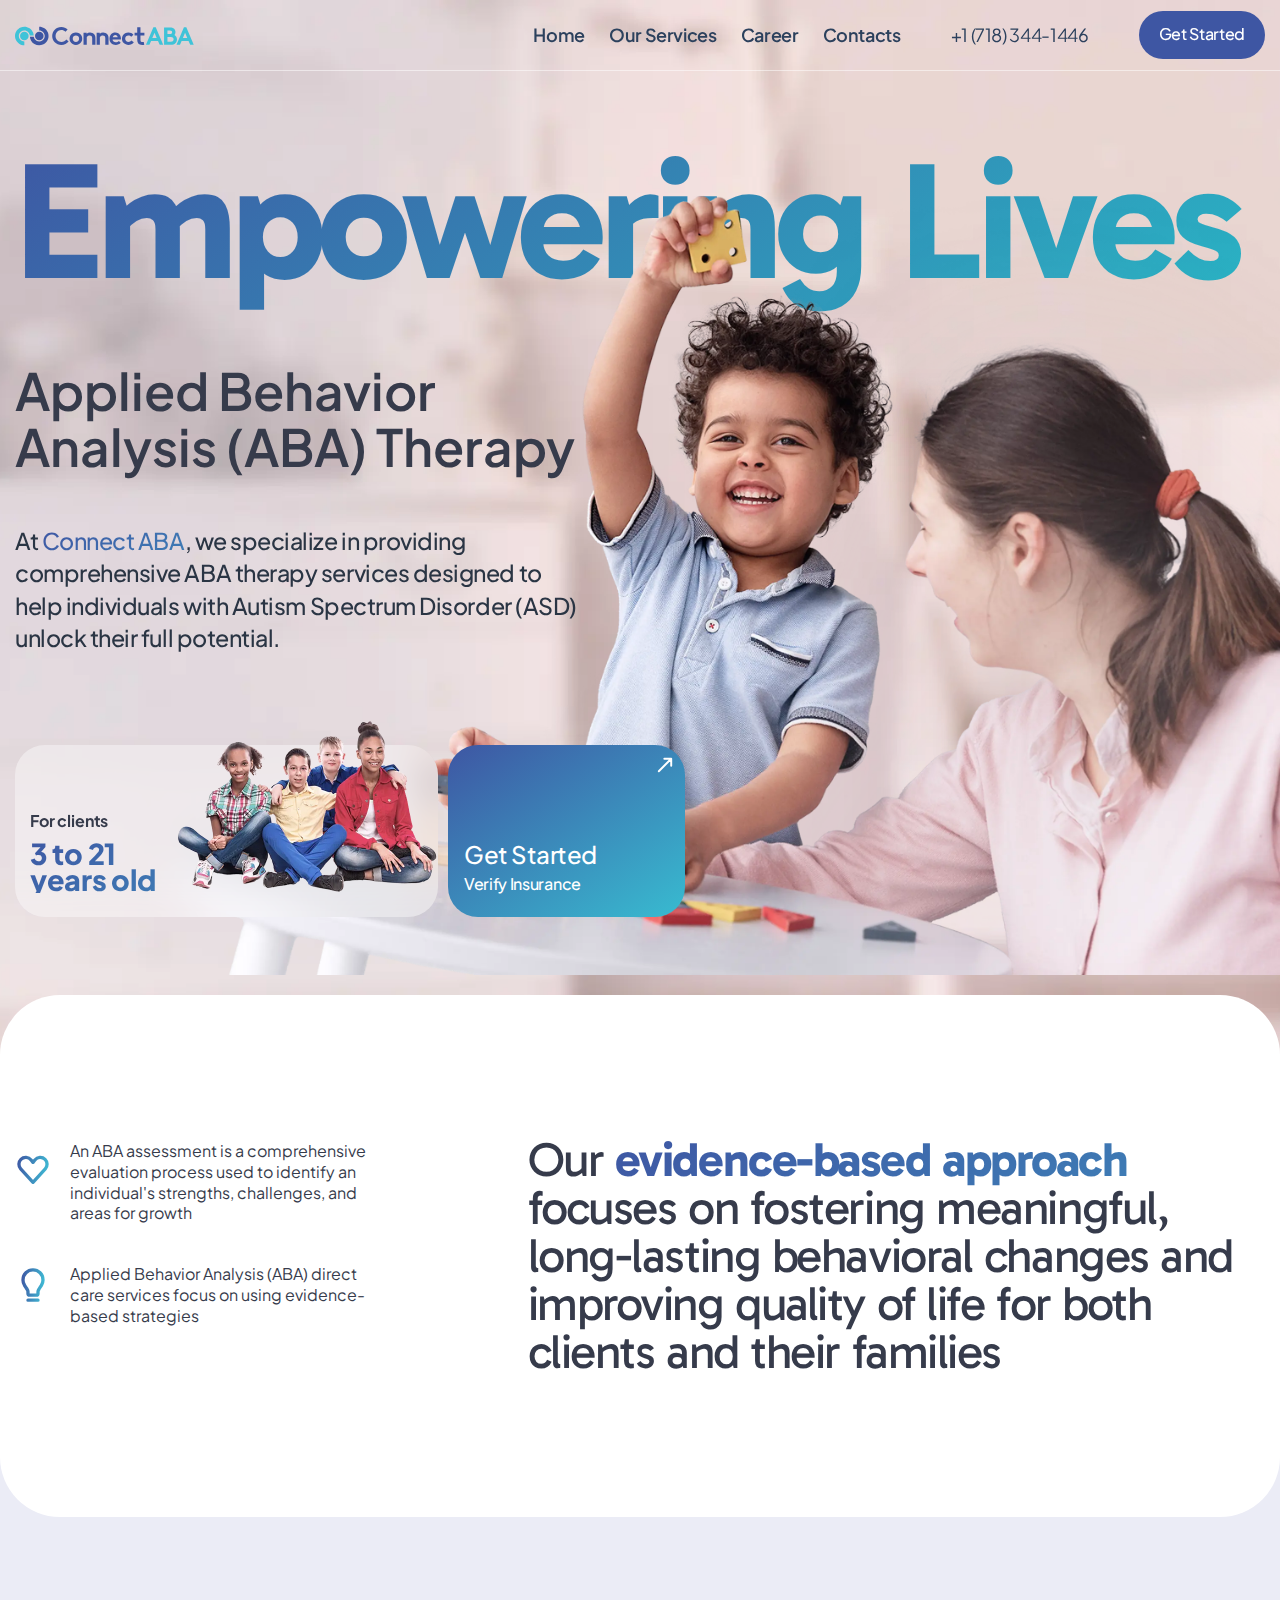
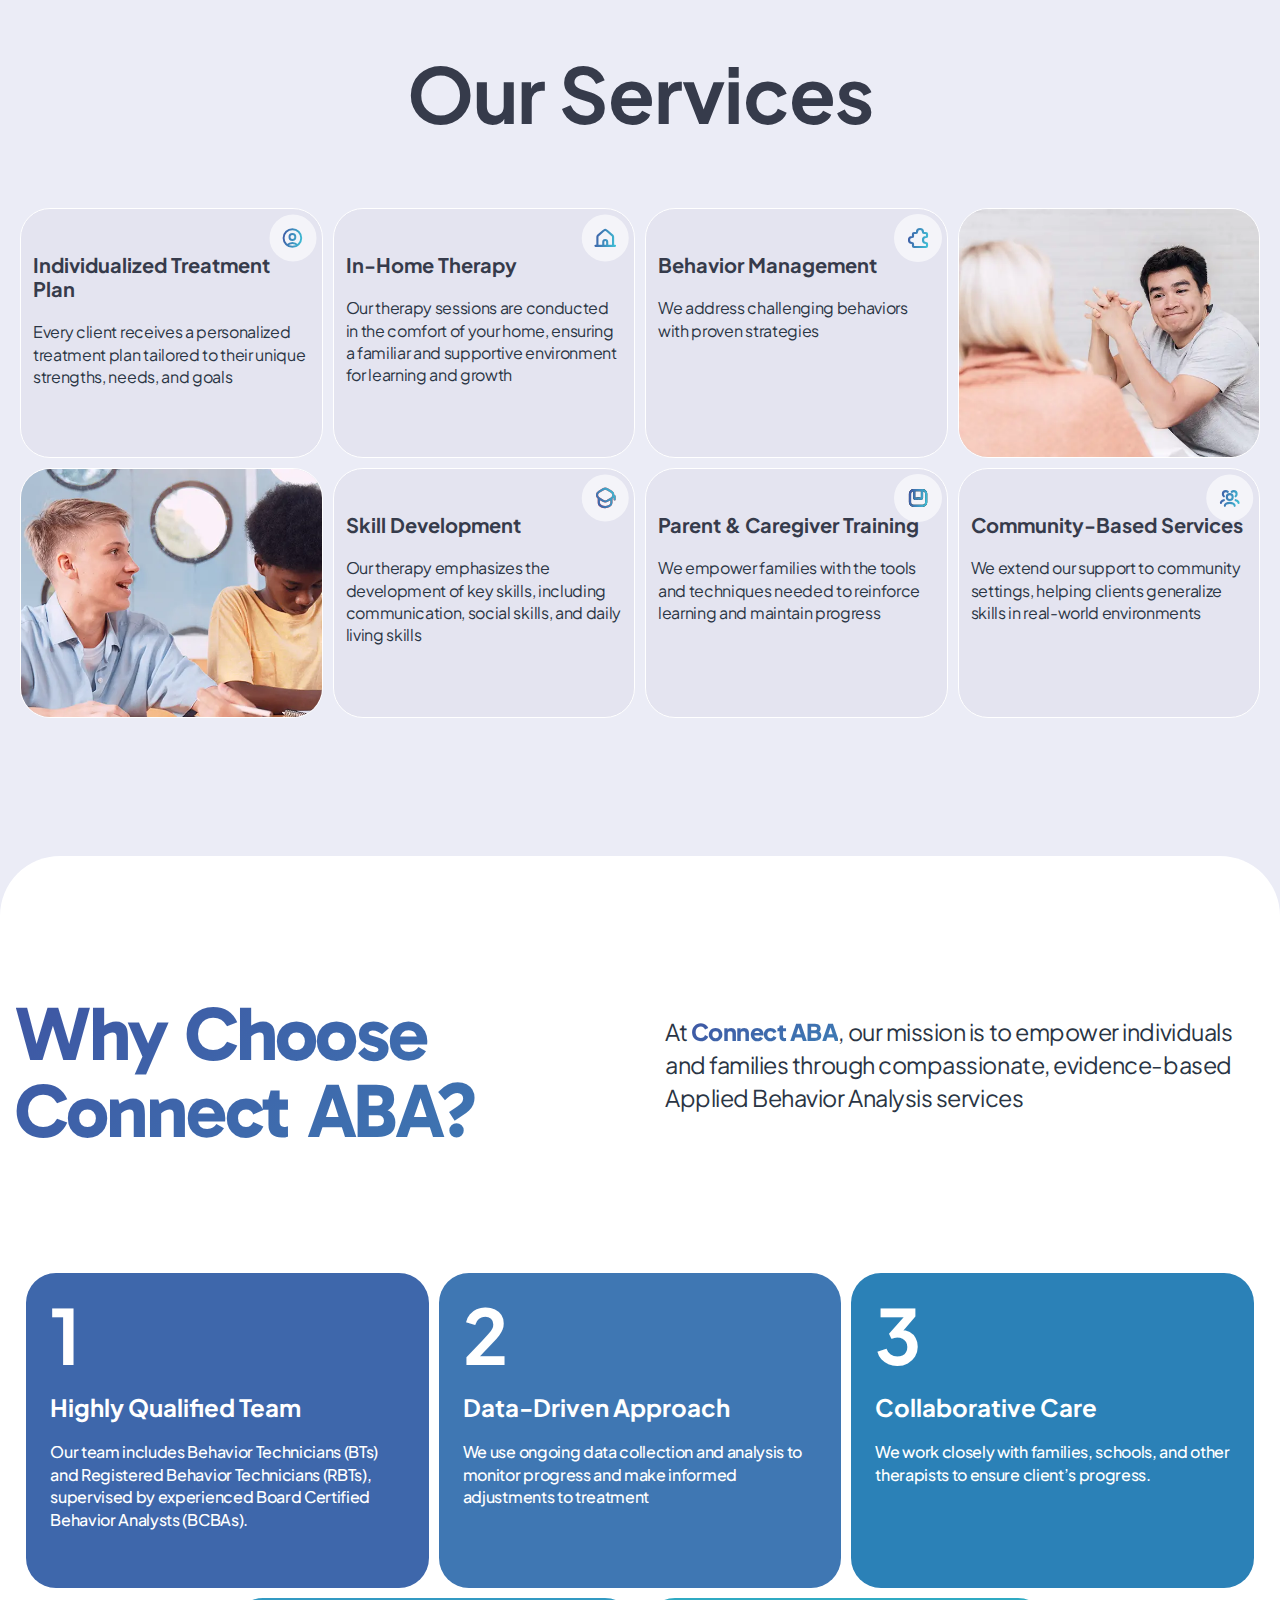
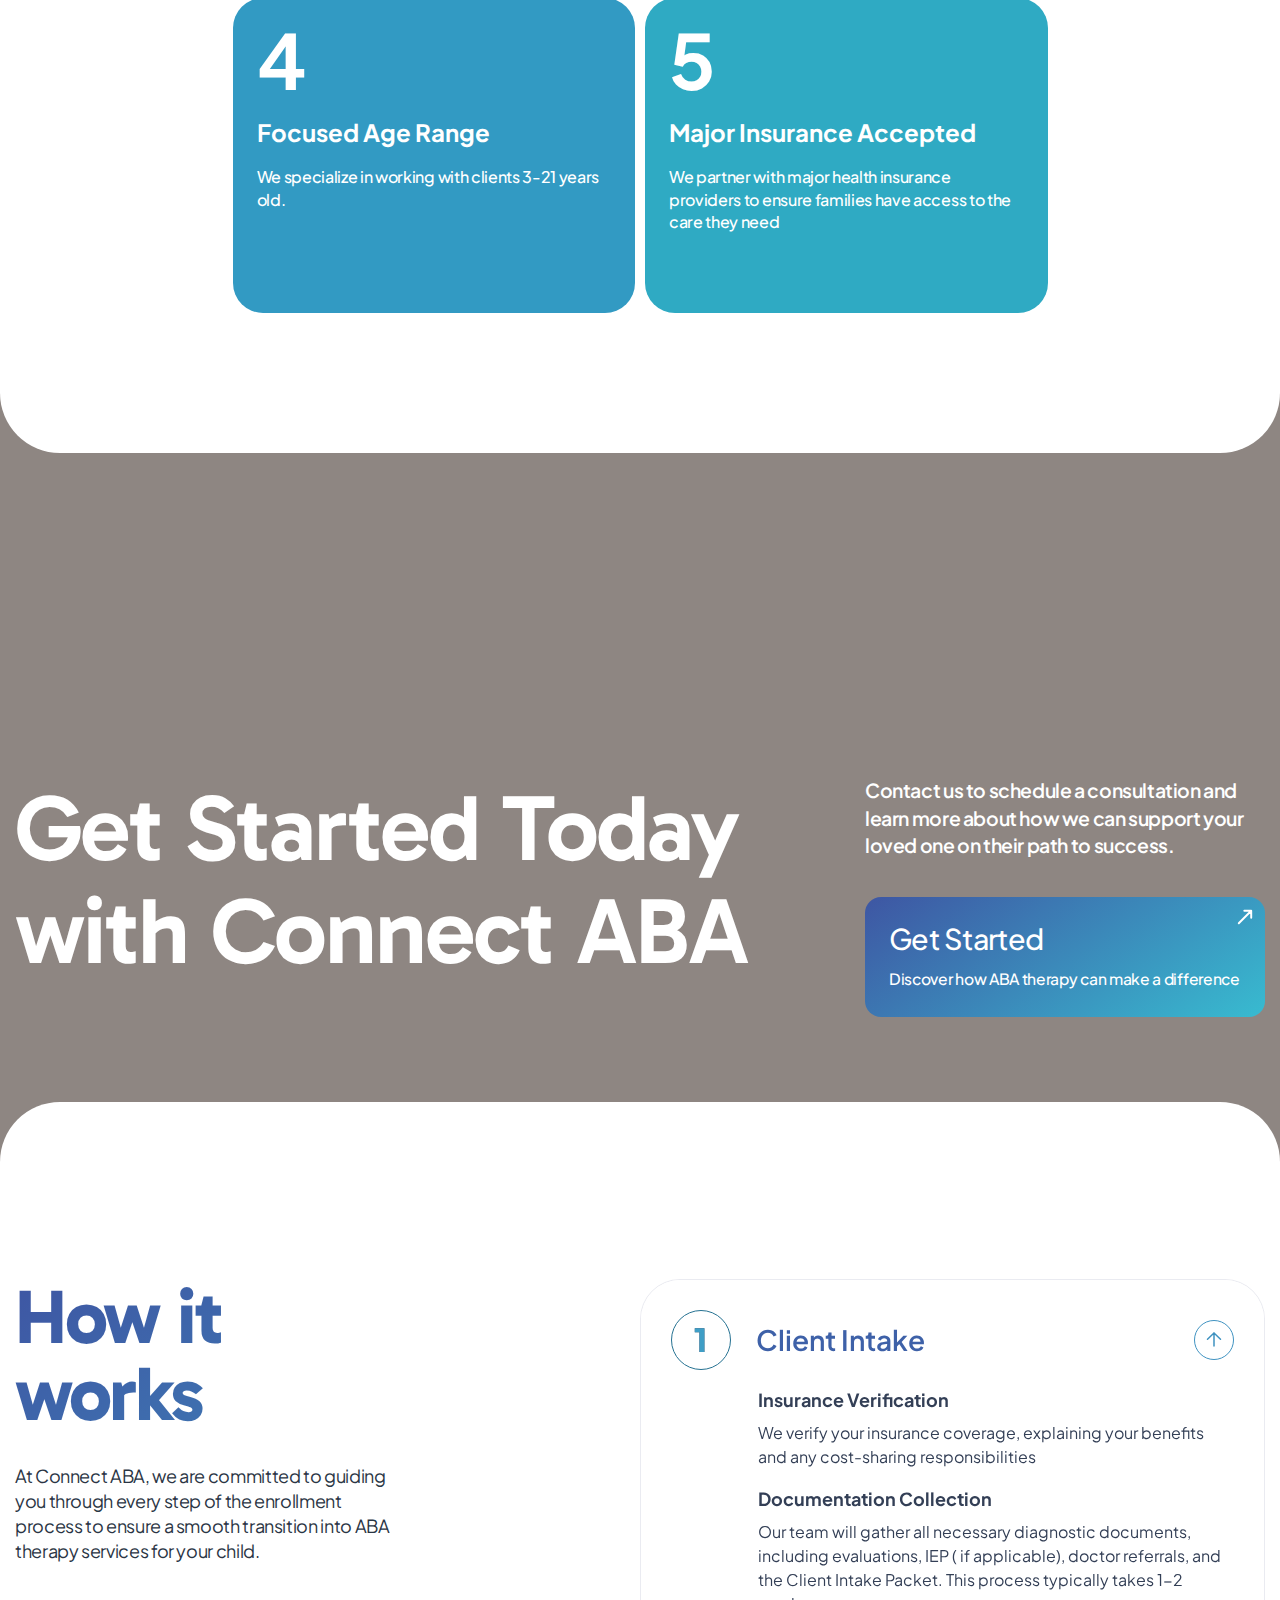
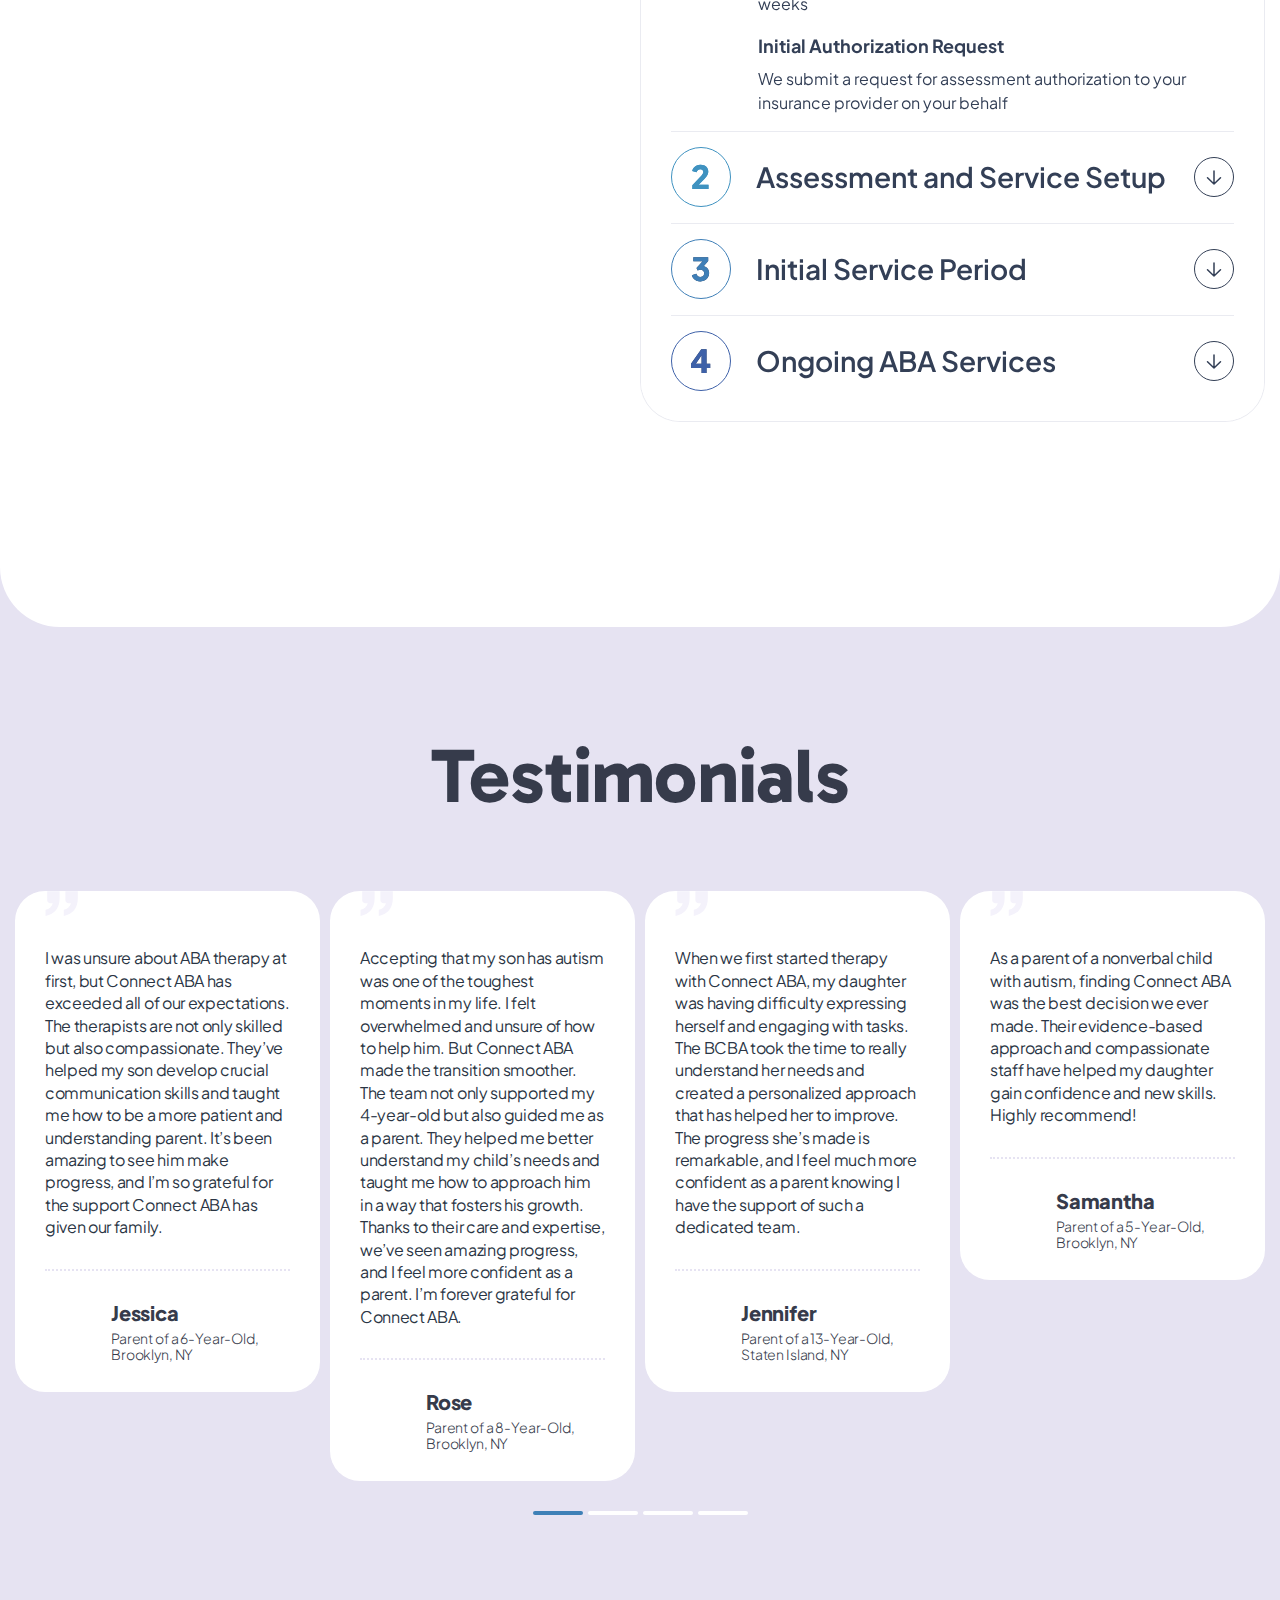
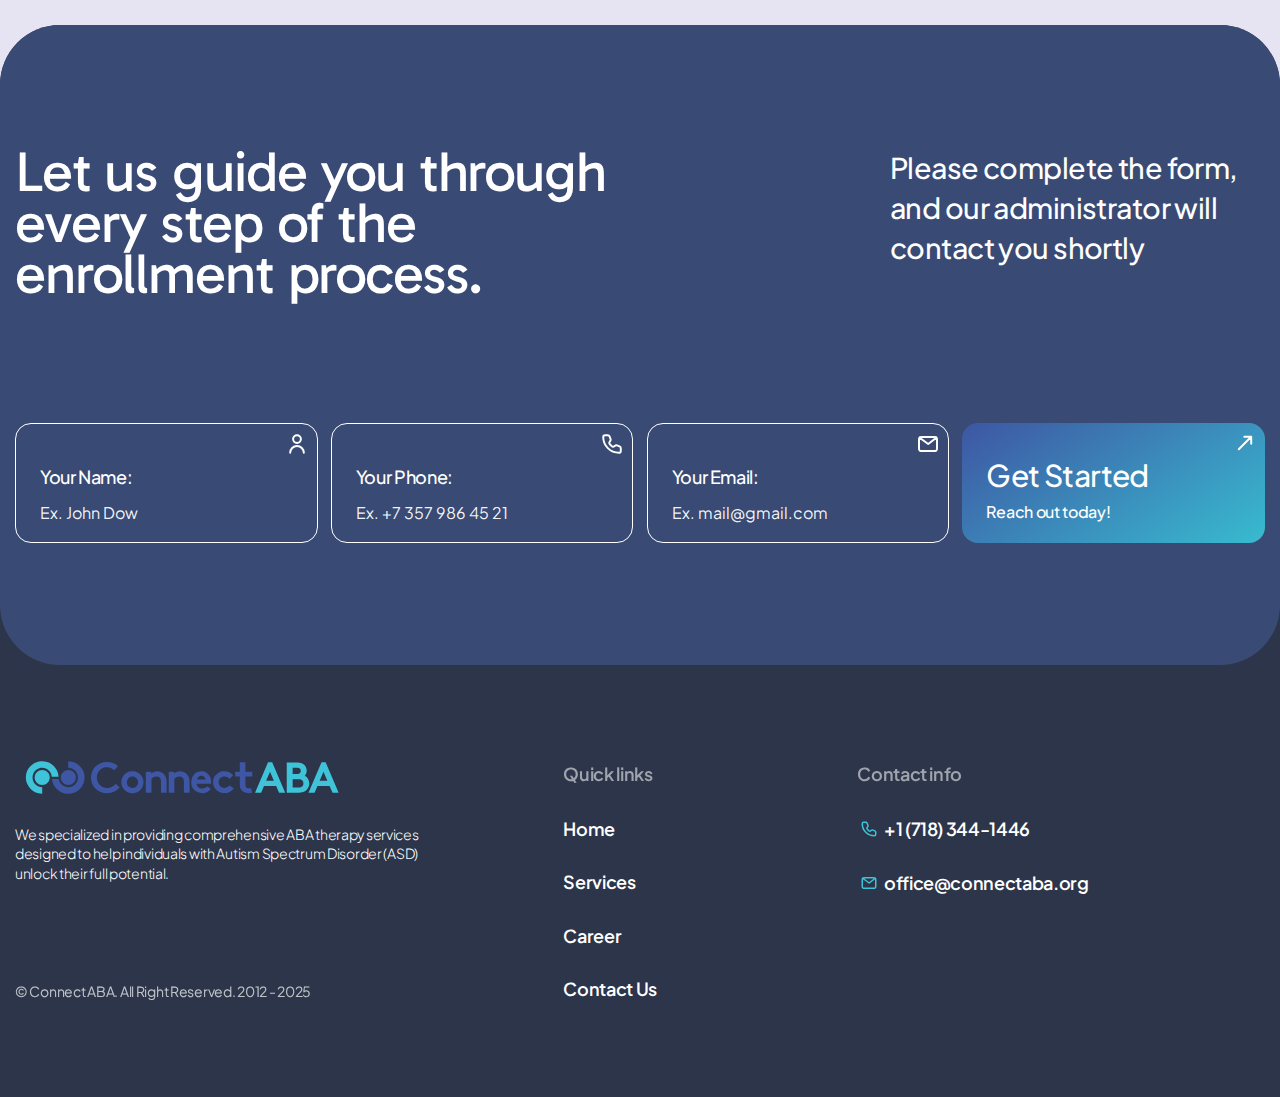
==== commit fad63e8e: "Fix video" ====
--- a/index.html
+++ b/index.html
@@ -6,7 +6,7 @@
 	<meta charset="UTF-8">
 	<meta http-equiv="X-UA-Compatible" content="IE=edge">
 	<meta name="format-detection" content="telephone=no">
-	<link rel="stylesheet" href="css/style.min.css?_v=20250211210054">
+	<link rel="stylesheet" href="css/style.min.css?_v=20250212181018">
 	<link rel="shortcut icon" href="img/favicon.webp" type="image/x-icon">
 	<link rel="icon" href="img/favicon.webp" type="image/x-icon">
 	<meta name="robots" content="noindex, nofollow">
@@ -35,6 +35,7 @@
 					<nav class="menu-header__body">
 						<a href="index.html" style="width: 191px; height: 20px; display: block;" class="logo-header-mobile"><img src="img/logo-white.svg" alt="ConnectABA logo"></a>
 						<ul class="nav-menu">
+							<li class="menu-item"><a href="index.html">Home</a></li>
 							<li class="menu-item current-menu-item"><a href="our-services.html">Our Services</a></li>
 							<li class="menu-item"><a href="career.html">Career</a></li>
 							<li class="menu-item"><a href="contacts.html">Contacts</a></li>
@@ -94,10 +95,11 @@
 								</div>
 							</div>
 							<div class="hero-row__col-3">
-								<video class="started-video__bg-video started-video__bg-video--pc" autoplay muted loop aria-label="Background video of children playing">
-									<source src="img/1_pupil_toy.mp4" type="video/mp4">
-									<source src="img/1_pupil_toy.webm" type="video/webm">
-									<source src="img/1_pupil_toy.mov" type="video/mov">
+								<!-- poster="img/1_pupil_toy.webp" -->
+								<video class="started-video__bg-video" autoplay muted loop playsinline aria-label="Background video of children playing">
+									<source src="img/1_1.mp4" type="video/mp4">
+									<!-- <source src="img/1_2.webm" type="video/webm">
+										<source src="img/1_3.mov" type="video/ogg"> -->
 								</video>
 							</div>
 						</div>
@@ -298,10 +300,8 @@
 
 			<!-- SECTION started-video -->
 			<section class="started-video">
-				<video class="started-video__bg-video started-video__bg-video--pc" autoplay muted loop aria-label="Background video of children drawing">
-					<source src="img/2_children_draw.mp4" type="video/mp4">
-					<source src="img/2_children_draw.webm" type="video/webm">
-					<source src="img/2_children_draw.mov" type="video/mov">
+				<video class="started-video__bg-video" autoplay muted loop playsinline aria-label="Background video of children drawing">
+					<source src="img/2_1.mp4" type="video/mp4">
 				</video>
 
 				<div class="video-bg"></div>
@@ -614,7 +614,7 @@
 								<label for="get-started-email">Your Email:</label>
 								<input type="text" id="get-started-email" name="get-started-email" placeholder="Ex. mail@gmail.com" class="input">
 							</div>
-							<div data-popup="#popup" class="get-started__item get-started__item--button no-border">
+							<div class="get-started__item get-started__item--button no-border">
 								<img src="img/icon-diagonal-arrow.svg" alt="Submit button form icon">
 								<button class="button">
 									<div class="button-text-1">Get Started</div>
@@ -640,6 +640,7 @@
 							<h3 class="footer-title">Quick links</h3>
 							<nav>
 								<ul>
+									<li><a href="index.html">Home</a></li>
 									<li><a href="our-services.html">Services</a></li>
 									<li><a href="career.html">Career</a></li>
 									<li><a href="contacts.html">Contact Us</a></li>
@@ -801,9 +802,14 @@
 							</div>
 							<div class="get-started__item get-started__item--resume">
 								<img src="img/icon-resume.svg" alt="Resume form icon">
-								<label for="apply-form-resume">Your Resume (pdf, docx):</label>
-								</label>
-								<input type="file" name="apply-form-resume" id="apply-form-resume" accept=".pdf, .docx" placeholder="Attach file. Allowed file types: .pdf, .docx" class="input">
+								<label for="apply-form-resume">Your Resume:</label>
+								<div class="input-file">
+									<div class="input-file__text">Attach file (PDF, doc, docx)</div>
+									<div class="input-file__button">
+										<input type="file" name="apply-form-resume" id="apply-form-resume" accept=".pdf, .doc, .docx">
+										<div class="input-file__button-text">Browse files</div>
+									</div>
+								</div>
 							</div>
 							<div class="get-started__item get-started__item--cover-letter">
 								<label for="apply-form-cover-letter">Cover letter:</label>
@@ -914,8 +920,14 @@
 							</div>
 							<div class="get-started__item get-started__item--resume">
 								<img src="img/icon-resume.svg" alt="Resume form icon">
-								<label for="bcba-lba-apply-form-resume">Your Resume (pdf, docx):</label>
-								<input type="file" name="bcba-lba-apply-form-resume" id="bcba-lba-apply-form-resume" accept=".pdf, .docx" placeholder="Attach file. Allowed file types: .pdf, .docx" class="input">
+								<label for="bcba-lba-apply-form-resume">Your Resume:</label>
+								<div class="input-file">
+									<div class="input-file__text">Attach file (PDF, doc, docx)</div>
+									<div class="input-file__button">
+										<input type="file" name="bcba-lba-apply-form-resume" id="bcba-lba-apply-form-resume" accept=".pdf, .doc, .docx">
+										<div class="input-file__button-text">Browse files</div>
+									</div>
+								</div>
 							</div>
 							<div class="get-started__item get-started__item--cover-letter">
 								<label for="bcba-lba-apply-form-cover-letter">Cover letter:</label>
@@ -1031,9 +1043,14 @@
 							</div>
 							<div class="get-started__item get-started__item--resume">
 								<img src="img/icon-resume.svg" alt="Resume form icon">
-								<label for="opportunity-apply-form-resume">Your Resume (pdf, docx):</label>
-								</label>
-								<input type="file" name="opportunity-apply-form-resume" id="opportunity-apply-form-resume" accept=".pdf, .docx" placeholder="Attach file. Allowed file types: .pdf, .docx" class="input">
+								<label for="opportunity-apply-form-resume">Your Resume:</label>
+								<div class="input-file">
+									<div class="input-file__text">Attach file (PDF, doc, docx)</div>
+									<div class="input-file__button">
+										<input type="file" name="opportunity-apply-form-resume" id="opportunity-apply-form-resume" accept=".pdf, .doc, .docx">
+										<div class="input-file__button-text">Browse files</div>
+									</div>
+								</div>
 							</div>
 							<div class="get-started__item get-started__item--cover-letter">
 								<label for="opportunity-apply-form-cover-letter">Cover letter:</label>
@@ -1052,7 +1069,7 @@
 			</div>
 		</div>
 	</div>
-	<script src="js/app.min.js?_v=20250211210054"></script>
+	<script src="js/app.min.js?_v=20250212181018"></script>
 </body>
 
 </html>--- a/css/style.min.css
+++ b/css/style.min.css
@@ -1 +1 @@
-@font-face{font-family:Gabarito;font-display:swap;src:url(../fonts/Gabarito-Black.woff2) format("woff2");font-weight:900;font-style:normal}@font-face{font-family:Gabarito;font-display:swap;src:url(../fonts/Gabarito-Bold.woff2) format("woff2");font-weight:700;font-style:normal}@font-face{font-family:Gabarito;font-display:swap;src:url(../fonts/Gabarito-ExtraBold.woff2) format("woff2");font-weight:800;font-style:normal}@font-face{font-family:Gabarito;font-display:swap;src:url(../fonts/Gabarito-Medium.woff2) format("woff2");font-weight:500;font-style:normal}@font-face{font-family:Gabarito;font-display:swap;src:url(../fonts/Gabarito-Regular.woff2) format("woff2");font-weight:400;font-style:normal}@font-face{font-family:Gabarito;font-display:swap;src:url(../fonts/Gabarito-SemiBold.woff2) format("woff2");font-weight:600;font-style:normal}@font-face{font-family:Inter;font-display:swap;src:url(../fonts/Inter-Regular.woff2) format("woff2");font-weight:400;font-style:normal}@font-face{font-family:"Plus Jakarta Sans";font-display:swap;src:url(../fonts/PlusJakartaSans-Bold.woff2) format("woff2");font-weight:700;font-style:normal}@font-face{font-family:"Plus Jakarta Sans";font-display:swap;src:url(../fonts/PlusJakartaSans-ExtraBold.woff2) format("woff2");font-weight:800;font-style:normal}@font-face{font-family:"Plus Jakarta Sans";font-display:swap;src:url(../fonts/PlusJakartaSans-Light.woff2) format("woff2");font-weight:300;font-style:normal}@font-face{font-family:"Plus Jakarta Sans";font-display:swap;src:url(../fonts/PlusJakartaSans-Medium.woff2) format("woff2");font-weight:500;font-style:normal}@font-face{font-family:"Plus Jakarta Sans";font-display:swap;src:url(../fonts/PlusJakartaSans-Regular.woff2) format("woff2");font-weight:400;font-style:normal}@font-face{font-family:"Plus Jakarta Sans";font-display:swap;src:url(../fonts/PlusJakartaSans-SemiBold.woff2) format("woff2");font-weight:600;font-style:normal}*{padding:0;margin:0;border:0}*,*::after,*::before{box-sizing:border-box}*::after,*::before{display:inline-block}body,html{height:100%;min-width:320px}body{color:#2a3544;line-height:1;font-family:"Plus Jakarta Sans";font-size:1rem;-ms-text-size-adjust:100%;-moz-text-size-adjust:100%;-webkit-text-size-adjust:100%;-webkit-font-smoothing:antialiased;-moz-osx-font-smoothing:grayscale}button,input,textarea{font-family:"Plus Jakarta Sans";font-size:inherit;line-height:inherit;color:inherit;background-color:rgba(0,0,0,0)}input,textarea{width:100%}label{display:inline-block}button,option,select{cursor:pointer}a{display:inline-block;color:inherit;text-decoration:none}ul li{list-style:none}img{vertical-align:top}h1,h2,h3,h4,h5,h6{font-weight:inherit;font-size:inherit}.lock body{overflow:hidden;touch-action:none;-ms-scroll-chaining:none;overscroll-behavior:none}.wrapper{min-height:100%;display:flex;flex-direction:column;overflow:hidden}@supports(overflow:clip){.wrapper{overflow:clip}}.wrapper>main{flex:1 1 auto}.wrapper>*{min-width:0}[class*=__container]{max-width:86.375rem;margin:0 auto;padding:0 .9375rem}[class*="--gc"]{display:grid;min-width:0;grid-template-columns:.9375rem 1fr minmax(auto,84.5rem) 1fr .9375rem}[class*="--gc"]>*{min-width:0;grid-column:3/4}.icon-menu{display:none}@media(max-width:64.06125em){.icon-menu{display:block;position:relative;width:1.875rem;height:1.125rem;z-index:5}}@media(max-width:64.06125em)and (any-hover:none){.icon-menu{cursor:default}}@media(max-width:64.06125em){.icon-menu span,.icon-menu::after,.icon-menu::before{content:"";transition:all .3s ease 0s;left:0;position:absolute;width:100%;height:.125rem;background-color:#363b4b;border-radius:1px}.icon-menu::before{top:0;width:68%}.icon-menu::after{bottom:0;width:68%}.icon-menu span{top:calc(50% - .0625rem)}.menu-open .icon-menu span{width:0;background-color:rgba(255,255,255,0)}.menu-open .icon-menu::after,.menu-open .icon-menu::before{background-color:#6379a6}.menu-open .icon-menu::before{top:calc(50% - .0625rem);-webkit-transform:rotate(-45deg);transform:rotate(-45deg)}.menu-open .icon-menu::after{bottom:calc(50% - .0625rem);-webkit-transform:rotate(45deg);transform:rotate(45deg)}}body::after{content:"";background-color:rgba(0,0,0,.5);position:fixed;width:100%;height:100%;top:0;left:0;opacity:0;transition:opacity .8s ease 0s;pointer-events:none;z-index:149}.popup-show body::after{opacity:1}.popup{position:fixed;top:0;left:0;bottom:0;right:0;padding:30px 10px;transition:visibility .8s ease 0s;visibility:hidden;pointer-events:none}.popup_show{z-index:150;visibility:visible;overflow:auto;pointer-events:auto}.popup_show .popup__content{visibility:visible;-webkit-transform:scale(1);transform:scale(1)}.popup__wrapper{display:flex;flex-direction:column;align-items:center;min-height:100%;flex:1 1 auto;width:100%;display:flex;justify-content:center;align-items:center}.popup__content{visibility:hidden;-webkit-transform:scale(0);transform:scale(0);transition:-webkit-transform .3s ease 0s;transition:transform .3s ease 0s;transition:transform .3s ease 0s,-webkit-transform .3s ease 0s;background-color:#eee;padding:20px;width:100%;max-width:900px;border-radius:20px}.lock .popup__content{visibility:visible}.popup__content{background:#394b74;border-radius:24px;max-width:1350px;padding:30px 20px 40px;overflow:hidden}@media(min-width:29.99875em){.popup__content{padding:30px 30px 60px}}@media(min-width:86.375em){.popup__content{padding:50px;border-radius:60px}}.popup__close{display:block;margin:0 0 0 auto;width:30px;height:30px;outline:0}@media(min-width:64.06125em){.popup__close{width:40px;height:40px}}@media(min-width:86.375em){.popup__close{width:50px;height:50px}}.popup__close img{width:100%;height:100%;transition:all .3s ease 0s}@media(any-hover:hover){.popup__close img:hover{-webkit-transform:rotate(-90deg);transform:rotate(-90deg)}}.popup .popup-title{font-family:Gabarito;font-weight:400;font-size:40px;line-height:90%;letter-spacing:-.02em;color:#fff;text-align:center;margin-bottom:20px;padding-top:30px}@media(min-width:29.99875em){.popup .popup-title{font-size:60px;padding-top:0}}@media(min-width:64.06125em){.popup .popup-title{font-size:80px}}.popup .popup-description{font-weight:500;font-size:16px;line-height:140%;letter-spacing:-.02em;color:#fff;text-align:center;margin-bottom:60px}@media(min-width:29.99875em){.popup .popup-description{font-size:25px;margin-bottom:70px}}@media(min-width:64.06125em){.popup .popup-description{font-size:30px;margin-bottom:80px}}.get-started__items{display:flex;flex-wrap:wrap;gap:10px;justify-content:space-between}.get-started__item{border:1px solid #fff;border-radius:16px;padding:24px 4px;height:120px;position:relative}@media(any-hover:hover){.get-started__item:hover{background:rgba(0,0,0,.1)}.get-started__item:active{background:rgba(0,0,0,.1)}}.get-started__item--name{flex:1 1 100%}@media(min-width:64.06125em){.get-started__item--name{flex:0 1 calc(50% - 5px)}}.get-started__item--phone{flex:1 1 100%}@media(min-width:64.06125em){.get-started__item--phone{flex:0 1 calc(50% - 5px)}}.get-started__item--email{flex:1 1 100%}@media(min-width:64.06125em){.get-started__item--email{flex:0 1 calc(70% - 10px)}}.get-started__item--button{background:linear-gradient(147deg,#3e56a3 0,#38bbd0 100%);flex:1 1 100%}@media(any-hover:hover){.get-started__item--button:hover{background:linear-gradient(147deg,#5770c4 0,#3fc3d8 65%,#3fc3d8 100%)}}@media(min-width:64.06125em){.get-started__item--button{flex:0 1 30%}}.get-started__item img{position:absolute;top:0;right:0;width:40px;height:40px}.get-started__item label{padding-top:18px;padding-bottom:1px;padding-left:20px;font-weight:500;font-size:18px;line-height:120%;letter-spacing:-.02em;color:#fff}.get-started .input{height:48px;padding:4px 20px;border-radius:12px;border:initial;color:#fff}.get-started .button{height:100%;width:100%;text-align:left}.get-started .button-text-1{font-weight:500;font-size:30px;line-height:120%;letter-spacing:-.02em;color:#fff;padding-top:10px;padding-bottom:9px;padding-left:20px}.get-started .button-text-2{font-weight:500;font-size:16px;line-height:120%;letter-spacing:-.02em;padding-left:20px;color:#fff}#video .popup__content,#video-2 .popup__content{padding-bottom:35.7%}.popup-opportunities .popup__close{position:relative;z-index:10}.popup-opportunities .popup__content{position:relative;z-index:2}.popup-opportunities .popup__text{position:relative;z-index:3}@media(min-width:64.06125em){.popup-opportunities .popup__text{padding:0 120px 50px}}@media(min-width:86.375em){.popup-opportunities .popup__text{padding:0 100px 50px}}.popup-opportunities .popup__text::before{content:"";position:absolute;border-radius:24px 24px 0 0;top:-59px;left:-30px;width:calc(100% + 60px);height:60px;background:#394b74;z-index:2}@media(min-width:86.375em){.popup-opportunities .popup__text::before{border-radius:60px 60px 0 0;left:-50px;width:calc(100% + 100px)}}.popup-opportunities .popup__text::after{content:"";position:absolute;top:0;left:-50px;width:calc(100% + 100px);height:calc(100% + 62px);background:#394b74;z-index:-1}.popup-opportunities .popup-title{text-align:left;font-weight:400;letter-spacing:-.02em;color:#fff;margin:0}@media(min-width:86.375em){.popup-opportunities .popup-title{padding-bottom:5rem}}@media(min-width:20em)and (max-width:86.375em){.popup-opportunities .popup-title{padding-bottom:clamp(1.5625rem ,.5267184557rem + 5.1789077213vw ,5rem)}}@media(max-width:20em){.popup-opportunities .popup-title{padding-bottom:1.5625rem}}.popup-opportunities .popup-description{text-align:left;margin:0}@media(min-width:86.375em){.popup-opportunities .popup-description{padding-bottom:6.25rem}}@media(min-width:20em)and (max-width:86.375em){.popup-opportunities .popup-description{padding-bottom:clamp(3.125rem ,2.1833804143rem + 4.7080979284vw ,6.25rem)}}@media(max-width:20em){.popup-opportunities .popup-description{padding-bottom:3.125rem}}.popup-opportunities .popup-description a{text-decoration:underline}.popup-opportunities .popup-description span{color:#aabeeb}.popup-opportunities .get-started__item{flex:0 1 calc(50% - 5px)}@media(max-width:47.99875em){.popup-opportunities .get-started__item{flex:1 1 100%!important}}.popup-opportunities .get-started__item--cover-letter{flex:0 1 calc(70% - 10px);height:auto}.popup-opportunities .get-started__item--button{flex:0 1 30%;height:auto}.popup-opportunities textarea{padding:14px 20px 4px;border-radius:12px;border:initial;color:#fff}.popup-opportunities textarea:focus{outline:0}.popup__top-content{background-color:#fff;border-radius:24px 24px 0 0;padding:30px 30px 40px;overflow:hidden;position:relative;z-index:1;margin:-70px -30px -30px}@media(min-width:29.99875em){.popup__top-content{padding:30px 30px 60px}}@media(min-width:64.06125em){.popup__top-content{padding:100px 150px 50px}}@media(min-width:86.375em){.popup__top-content{border-radius:60px 60px 0 0;margin:-100px -50px -50px}}.content-end{height:100px}.top-content{display:flex;flex-direction:column;gap:50px}.top-content__title{font-family:Gabarito;font-weight:500;letter-spacing:-.02em;color:#363b4b;margin-bottom:10px}@media(min-width:86.375em){.top-content__title{font-size:5rem}}@media(min-width:20em)and (max-width:86.375em){.top-content__title{font-size:clamp(2.1875rem ,1.3400423729rem + 4.2372881356vw ,5rem)}}@media(max-width:20em){.top-content__title{font-size:2.1875rem}}.top-content__subtitle{font-weight:700;line-height:120%;color:#363b4b;padding-bottom:24px}@media(min-width:86.375em){.top-content__subtitle{font-size:2rem}}@media(min-width:20em)and (max-width:86.375em){.top-content__subtitle{font-size:clamp(1.375rem ,1.1866760829rem + .9416195857vw ,2rem)}}@media(max-width:20em){.top-content__subtitle{font-size:1.375rem}}.top-content__text{font-weight:400;font-size:16px;line-height:140%;letter-spacing:-.02em;color:#2a3544}.top-content__text ul{padding-left:20px}.top-content__text li{list-style-type:disc}.top-content__text li:not(:last-child){margin-bottom:.5rem}.popup-logo{width:191px;height:20px;margin-bottom:10px}@media(min-width:47.99875em){.popup-logo{width:287px;height:30px}}@media(max-width:64.06125em){.popup-logo{margin-top:20px}}.spollers{display:grid;gap:15px}.spollers__item{font-size:1.25rem}.spollers__title{width:100%;cursor:default;text-align:left;position:relative;list-style:none}.spollers__title::-webkit-details-marker,.spollers__title::marker{display:none}._spoller-init .spollers__title{cursor:pointer}._spoller-init .spollers__title::after{content:"";position:absolute;right:0;top:calc(50% - 20px);width:40px;height:40px;background:url(../img/icon-faq-arrow-down.svg) 0 0 no-repeat;transition:opacity .5s ease 0s}._spoller-init .spollers__title._spoller-active{color:#3e61a8}._spoller-init .spollers__title._spoller-active::after{background:url(../img/icon-faq-arrow-up.svg) 0 0 no-repeat}.spollers__body{position:relative;z-index:3;padding-left:60px}@media(min-width:47.99875em){.spollers__body{padding-left:87px}}.ibg{width:100%;height:100%;-o-object-fit:cover;object-fit:cover}.ibg--top{-o-object-position:top;object-position:top}.ibg--bottom{-o-object-position:bottom;object-position:bottom}.ibg--left{-o-object-position:left;object-position:left}.ibg--right{-o-object-position:right;object-position:right}.ibg--contain{-o-object-fit:contain;object-fit:contain}.page{background-color:rgba(0,0,0,0)!important}.hero{position:relative}.bg-hero{position:absolute;top:0;left:0;width:100%;height:100%;-o-object-fit:cover;object-fit:cover}input:focus,select:focus,textarea:focus{outline:0}.gradient{background:linear-gradient(147deg,#3e56a3 0,#29b6c5 100%);background-clip:text;-webkit-background-clip:text;-webkit-text-fill-color:transparent}.gradient-1{background:linear-gradient(147deg,#3e56a3 0,#3e7cb5 100%);background-clip:text;-webkit-background-clip:text;-webkit-text-fill-color:transparent}@supports not ((-webkit-background-clip:text) or (background-clip:text)){.gradient,.gradient-1{color:#3e56a3}}.swiper-pagination-bullets{padding-top:30px;display:flex;justify-content:center;align-items:center;gap:5px}.swiper-pagination-bullet{display:block;flex:0 1 50px;height:4px;border-radius:2px;background-color:#fff}.swiper-pagination-bullet-active{background-color:#3e80b7}.breadcrumps{display:flex;gap:10px;flex-wrap:wrap;align-items:center;padding-bottom:5px}@media(min-width:47.99875em){.breadcrumps{padding-bottom:15px}}@media(min-width:64.06125em){.breadcrumps{padding-bottom:30px}}.breadcrumps a,.breadcrumps span{font-weight:600;font-size:16px;line-height:150%;letter-spacing:-.02em;color:#2c415d}.breadcrumps img{width:16px;height:16px;-webkit-transform:translate(0,1px);transform:translate(0,1px)}.video-button{position:relative}.video-button .button-play{position:absolute;top:5px;right:5px;width:44px!important;height:44px!important;opacity:.7;transition:opacity .3s ease 0s;z-index:2}@media(max-width:47.99875em){.video-button .button-play{width:24px;height:24px}}@media(any-hover:hover){.video-button:hover .button-play{opacity:1!important}}.header{position:fixed;left:0;top:0;width:100%;min-height:3.125rem;border-bottom:1px solid rgba(255,255,255,.5);z-index:100}@media(min-width:64.06125em){.header{min-height:4.0625rem}}.header__container{display:flex;align-items:center;justify-content:space-between;gap:3.125rem}@media(min-width:64.06125em){.header__container{padding-top:.625rem;padding-bottom:.625rem}}@media(min-width:29.99875em){.header__logo{width:11.1875rem!important;height:1.1875rem!important}}.header::before{content:"";position:absolute;top:0;left:0;width:100%;height:100%;background-color:rgba(255,255,255,.65);backdrop-filter:blur(20px);z-index:-1;opacity:0;transition:opacity .3s ease 0s}.header._header-scroll::before{opacity:1}.menu-header{min-height:3.125rem;display:flex;align-items:center;gap:1.25rem;border-radius:24px}@media(min-width:64.06125em){.menu-header{gap:3.125rem;border-radius:initial}}.menu-header__body{display:flex;align-items:center;gap:3.125rem;transition:left .3s}@media(max-width:64.06125em){.menu-header__body{position:fixed;top:0;left:-100%;width:100%;height:100vh;padding:5px 15px 50px;background:#394b74;flex-direction:column;color:#fff!important;overflow:auto}}@media(max-width:29.99875em){.menu-header__body{gap:1.25rem}}.menu-header__body::before{content:"";position:fixed;width:100%;height:4.375rem;left:-100%;top:0;transition:left .3s;z-index:2}.menu-open .menu-header__body{left:0}.menu-open .menu-header__body::before{left:0}.menu-header__social-links{display:flex;justify-content:center;align-items:center;gap:1.25rem;order:4;margin-bottom:2.5vh}@media(max-width:23.5em){.menu-header__social-links{margin-bottom:2vh}}@media(min-width:64.06125em){.menu-header__social-links{display:none;order:initial}}.menu-header__phone{font-weight:400;letter-spacing:-.02em;font-size:20px;line-height:150%;text-decoration:underline;color:#fff;order:5}@media(min-width:64.06125em){.menu-header__phone{font-size:18px;line-height:150%;color:#2c415d;text-decoration:none;order:initial}}@media(any-hover:hover){.menu-header__phone:hover{color:#3581b3}}.menu-header__mail{font-weight:400;letter-spacing:-.02em;font-size:20px;line-height:150%;text-decoration:underline;color:#fff;order:7}@media(min-width:64.06125em){.menu-header__mail{display:none!important;order:initial}}.menu-header__button{border-radius:100px;padding:13px 20px 16px;background-color:#3e56a3;font-size:16px;color:#fff;font-weight:500;line-height:120%;letter-spacing:-.02em;transition:all .3s ease 0s}@media(any-hover:hover){.menu-header__button:hover{background-color:#2faec2}.menu-header__button:active{background-color:#128496}}@media(max-width:64.06125em){.menu-header__button{order:3;margin-bottom:8.95vh;font-size:20px;color:#3a4e7a;background:#fff;padding:22px 40px 24px}}@media(max-width:26.25em){.menu-header__button{margin-bottom:8.76vh}}@media(max-width:23.5em){.menu-header__button{margin-bottom:7.45vh}}.nav-menu{display:flex;align-items:center;gap:1.5rem}@media(max-width:64.06125em){.nav-menu{flex-direction:column;gap:5vh;padding-bottom:8.95vh;order:2}}@media(max-width:26.25em){.nav-menu{padding-bottom:8.76vh;gap:4vh}}@media(max-width:23.5em){.nav-menu{padding-bottom:7.45vh}}.logo-header-mobile{margin-top:40px;margin-bottom:8.95vh}@media(max-width:26.25em){.logo-header-mobile{margin-bottom:8.76vh}}@media(max-width:23.5em){.logo-header-mobile{margin-bottom:7.45vh}}@media(min-width:64.06125em){.logo-header-mobile{display:none!important;order:1}}.logo-header-mobile img{width:100%;height:100%}.menu-item{font-weight:600;font-size:18px;line-height:150%;letter-spacing:-.02em;color:#2c415d}@media(any-hover:hover){.menu-item:hover{color:#3581b3}}@media(max-width:64.06125em){.menu-item{font-weight:400;font-size:40px;line-height:90%;color:#fff}}@media(max-width:47.99875em){.menu-item{font-size:35px}}@media(max-width:26.25em){.menu-item{font-size:32px}}@media(max-width:23.5em){.menu-item{font-size:27px}}.footer{margin-top:-61px;background:#2c3549;border-radius:60px 60px 0 0;padding:0;z-index:10}@media(max-width:29.99875em){.footer{margin-top:-25px;border-radius:24px 24px 0 0}}.footer-blue{background:#394b74;border-radius:60px}@media(max-width:29.99875em){.footer-blue{border-radius:24px}}@media(min-width:86.375em){.footer-blue__container{padding-top:8.125rem}}@media(min-width:20em)and (max-width:86.375em){.footer-blue__container{padding-top:clamp(2.5rem ,.8050847458rem + 8.4745762712vw ,8.125rem)}}@media(max-width:20em){.footer-blue__container{padding-top:2.5rem}}@media(min-width:86.375em){.footer-blue__container{padding-bottom:8.125rem}}@media(min-width:20em)and (max-width:86.375em){.footer-blue__container{padding-bottom:clamp(2.5rem ,.8050847458rem + 8.4745762712vw ,8.125rem)}}@media(max-width:20em){.footer-blue__container{padding-bottom:2.5rem}}.footer-blue__texts{display:flex;gap:20%}@media(min-width:86.375em){.footer-blue__texts{padding-bottom:8.125rem}}@media(min-width:20em)and (max-width:86.375em){.footer-blue__texts{padding-bottom:clamp(3.75rem ,2.43173258rem + 6.5913370998vw ,8.125rem)}}@media(max-width:20em){.footer-blue__texts{padding-bottom:3.75rem}}@media(max-width:47.99875em){.footer-blue__texts{flex-direction:column}}.footer-blue__title{font-family:Gabarito;flex:0 0 50%;font-weight:400;line-height:90%;letter-spacing:-.02em;color:#fff}@media(min-width:86.375em){.footer-blue__title{font-size:3.75rem}}@media(min-width:20em)and (max-width:86.375em){.footer-blue__title{font-size:clamp(1.625rem ,.9846986817rem + 3.2015065913vw ,3.75rem)}}@media(max-width:20em){.footer-blue__title{font-size:1.625rem}}@media(max-width:47.99875em){.footer-blue__title{margin-bottom:50px}}@media(max-width:29.99875em){.footer-blue__title{margin-bottom:30px}}.footer-blue__description{font-weight:500;line-height:140%;letter-spacing:-.02em;color:#fff}@media(min-width:86.375em){.footer-blue__description{font-size:1.875rem}}@media(min-width:20em)and (max-width:86.375em){.footer-blue__description{font-size:clamp(1rem ,.736346516rem + 1.31826742vw ,1.875rem)}}@media(max-width:20em){.footer-blue__description{font-size:1rem}}@media(min-width:64.06125em){.footer-blue .get-started__item{flex:0 1 calc(25% - 10px)}}@media(min-width:86.375em){.footer-dark__container{padding-top:6.25rem}}@media(min-width:20em)and (max-width:86.375em){.footer-dark__container{padding-top:clamp(3.125rem ,2.1833804143rem + 4.7080979284vw ,6.25rem)}}@media(max-width:20em){.footer-dark__container{padding-top:3.125rem}}@media(min-width:86.375em){.footer-dark__container{padding-bottom:6.25rem}}@media(min-width:20em)and (max-width:86.375em){.footer-dark__container{padding-bottom:clamp(3.125rem ,2.1833804143rem + 4.7080979284vw ,6.25rem)}}@media(max-width:20em){.footer-dark__container{padding-bottom:3.125rem}}.footer-dark__row-1{display:flex;gap:1vw;justify-content:space-between}@media(max-width:56.25em){.footer-dark__row-1{display:block}}.footer-dark__row-1 .footer-logo{width:335px;height:35px;margin-bottom:30px}.footer-dark__row-1 .footer-logo img{width:100%;height:100%;margin-bottom:0}.footer-dark__row-2{font-weight:400;font-size:14px;line-height:150%;letter-spacing:-.02em;color:#fff;opacity:.7;padding-top:0;width:-webkit-fit-content;width:-moz-fit-content;width:fit-content;margin-top:-20px}@media(max-width:56.25em){.footer-dark__row-2{padding-top:0;margin-top:0}}.footer-dark .col{flex:0 1 33%;font-weight:300;font-size:14px;line-height:140%;letter-spacing:-.02em;color:#fff}@media(max-width:56.25em){.footer-dark .col{margin-bottom:3.125rem}}.footer-dark .col-2{padding-left:10vw}@media(max-width:56.25em){.footer-dark .col-2{padding-left:0}}.footer-dark .col-3{padding-left:8vw;flex:0 1 30%}.footer-dark .footer-title{font-weight:600;font-size:18px;line-height:150%;letter-spacing:-.02em;color:#fff;opacity:.55;padding-bottom:30px}.footer-dark a{font-weight:600;font-size:18px;line-height:130%;letter-spacing:-.02em;color:#fff}@media(any-hover:hover){.footer-dark a:hover{color:#3581b3}}.footer-dark ul li:not(:last-child){margin-bottom:1.875rem}.footer-dark ul li img{margin-bottom:0}.hero{position:relative}.hero__container{padding-top:75px}@media(min-width:86.375em){.hero__container{padding-bottom:9.0625rem}}@media(min-width:20em)and (max-width:86.375em){.hero__container{padding-bottom:clamp(4.6875rem ,3.36923258rem + 6.5913370998vw ,9.0625rem)}}@media(max-width:20em){.hero__container{padding-bottom:4.6875rem}}@media(min-width:64.06125em){.hero__container{padding-top:130px}}.hero__title{font-family:Gabarito;font-weight:700;line-height:109%;letter-spacing:-.032em}@media(min-width:86.375em){.hero__title{font-size:11.1875rem}}@media(min-width:20em)and (max-width:86.375em){.hero__title{font-size:clamp(3.4375rem ,1.1022834275rem + 11.6760828625vw ,11.1875rem)}}@media(max-width:20em){.hero__title{font-size:3.4375rem}}@media(max-width:87.5em){.hero__title{letter-spacing:-.035em}}@media(max-width:81.25em){.hero__title{letter-spacing:-.039em}}@media(max-width:71.5625em){.hero__title{letter-spacing:-.045em}}.hero__subtitle{padding-top:70vw;padding-bottom:3.125rem;font-weight:600;line-height:110%;color:#363b4b;max-width:100%;position:relative;z-index:1}@media(min-width:86.375em){.hero__subtitle{font-size:3.375rem}}@media(min-width:20em)and (max-width:86.375em){.hero__subtitle{font-size:clamp(1.5625rem ,1.0163606403rem + 2.7306967985vw ,3.375rem)}}@media(max-width:20em){.hero__subtitle{font-size:1.5625rem}}@media(min-width:56.25em){.hero__subtitle{padding-top:3.125rem;padding-bottom:3.125rem;max-width:45%}}@media(min-width:100em){.hero__subtitle{padding-top:6vw;padding-bottom:4.375rem}}.hero__description{font-weight:500;line-height:140%;letter-spacing:-.02em;color:#2a3544;max-width:100%;padding-bottom:25px;position:relative;z-index:1}@media(min-width:86.375em){.hero__description{font-size:1.5rem}}@media(min-width:20em)and (max-width:86.375em){.hero__description{font-size:clamp(1rem ,.8493408663rem + .7532956685vw ,1.5rem)}}@media(max-width:20em){.hero__description{font-size:1rem}}@media(min-width:47.99875em){.hero__description{padding-bottom:90px}}@media(min-width:56.25em){.hero__description{max-width:45%}}@media(min-width:93.75em){.hero__description{padding-bottom:130px}}.hero .bg-hero{position:absolute;top:0;left:0;width:100%;height:100%;-o-object-fit:cover;object-fit:cover;z-index:-1}.hero .image-hero{position:absolute;bottom:initial;top:60px;right:0;width:100%;height:auto;-o-object-fit:contain;object-fit:contain;z-index:0}@media(min-width:43.75em){.hero .image-hero{top:0}}@media(min-width:48.75em){.hero .image-hero{top:initial;bottom:0;right:0;width:auto;height:calc(100% - 50px);-o-object-fit:cover;object-fit:cover}}@media(min-width:56.25em){.hero .image-hero{height:calc(100% - 100px)}}@media(min-width:64.06125em){.hero .image-hero{width:100%;height:calc(100% - 17px);-o-object-fit:contain;object-fit:contain}}@media(min-width:109.375em){.hero .image-hero{width:auto;height:calc(100% - 17px);-o-object-fit:contain;object-fit:contain}}.hero .hero-row{display:flex;gap:10px;justify-content:space-between}@media(max-width:64.06125em){.hero .hero-row{flex-wrap:wrap}}.hero .hero-row__col-1{display:flex;justify-content:space-between;border-radius:30px;backdrop-filter:blur(20px);background:rgba(255,255,255,.4);width:423px;height:172px;display:flex;align-items:flex-end;position:relative}@media(max-width:64.06125em){.hero .hero-row__col-1{order:2}}@media(max-width:56.25em){.hero .hero-row__col-1{border-radius:12px}}@media(max-width:44.375em){.hero .hero-row__col-1{width:initial;flex:0 1 60%}}@media(max-width:41.875em){.hero .hero-row__col-1{height:110px}}@media(max-width:38.75em){.hero .hero-row__col-1{flex:0 1 calc(100% - 125px)}}.hero .hero-row__col-1 img{width:261px;height:173px;-webkit-transform:translate(0,-24px);transform:translate(0,-24px)}@media(max-width:56.25em){.hero .hero-row__col-1 img{border-radius:12px}}@media(max-width:44.375em){.hero .hero-row__col-1 img{width:230px;height:155px}}@media(max-width:41.875em){.hero .hero-row__col-1 img{width:175px;height:125px;position:absolute;right:0;top:0;z-index:-1}}@media(max-width:25em){.hero .hero-row__col-1 img{width:146px;height:99px;-webkit-transform:translate(0,-10px);transform:translate(0,-10px)}}.hero .hero-row__col-2{margin-right:auto;border-radius:16px}@media(max-width:64.06125em){.hero .hero-row__col-2{order:1;flex:0 0 100%}}@media(max-width:56.25em){.hero .hero-row__col-2{border-radius:12px}}.hero .hero-row__col-3{width:399px;flex:0 0 399px;height:172px;position:relative;border-radius:30px;overflow:hidden;position:relative;z-index:2}@media(max-width:56.25em){.hero .hero-row__col-3{width:225px;flex:0 0 225px;border-radius:12px}}@media(max-width:64.06125em){.hero .hero-row__col-3{order:3}}@media(max-width:41.875em){.hero .hero-row__col-3{height:110px}}@media(max-width:41.8125em){.hero .hero-row__col-3{width:25%;flex:0 1 38%}}@media(max-width:38.75em){.hero .hero-row__col-3{width:112px;flex:0 0 112px}}@media(any-hover:hover){.hero .hero-row__col-3:hover .button-play{opacity:1!important}}.hero .hero-row__col-3 a{height:100%;width:100%}.hero .hero-row__col-3 .button-play{position:absolute;top:5px;right:5px;opacity:.7;transition:opacity .3s ease 0s;z-index:2;width:44px;height:44px}@media(max-width:47.99875em){.hero .hero-row__col-3 .button-play{width:24px;height:24px}}.hero .hero-row__col-3 .video-cover{position:absolute;width:100%;height:100%;-o-object-fit:cover;object-fit:cover;-o-object-position:center;object-position:center;z-index:1}.hero .col-1-text{padding-bottom:24px}@media(max-width:41.875em){.hero .col-1-text{padding-bottom:10px}}.hero .line-1{padding:10px 0 10px 15px;font-weight:700;font-size:16px;line-height:120%;letter-spacing:-.01em;color:#363b4b}@media(max-width:41.875em){.hero .line-1{width:50px}}.hero .line-2{padding:0 0 0 15px;font-weight:800;line-height:92%;letter-spacing:-.01em}@media(min-width:86.375em){.hero .line-2{font-size:1.875rem}}@media(min-width:20em)and (max-width:86.375em){.hero .line-2{font-size:clamp(1.0625rem ,.8176789077rem + 1.2241054614vw ,1.875rem)}}@media(max-width:20em){.hero .line-2{font-size:1.0625rem}}@media(max-width:29.0625em){.hero .line-2{width:100px}}.hero .get-started__item{padding:16px 4px 24px 16px;width:237px;height:172px;display:flex;justify-content:flex-end;flex-direction:column}@media(max-width:41.875em){.hero .get-started__item{height:130px}}@media(max-width:64.06125em){.hero .get-started__item{flex:0 0 100%;width:100%;margin-bottom:15px}}@media(min-width:64.06125em){.hero .get-started__item{border-radius:30px}}.hero .button{display:flex;flex-direction:column;justify-content:end}.hero .button-text-1{font-weight:500;font-size:24px;line-height:120%;letter-spacing:-.02em;color:#fff;padding-bottom:5px}.hero .button-text-2{font-weight:500;font-size:16px;line-height:120%;letter-spacing:-.02em;color:#fff}.only-text{background:#fff;border-radius:24px;margin-top:-25px;margin-bottom:-25px;position:relative;z-index:7}@media(min-width:64.06125em){.only-text{border-radius:60px;margin-top:-60px;margin-bottom:-60px}}@media(min-width:86.375em){.only-text__container{padding-top:9.375rem}}@media(min-width:20em)and (max-width:86.375em){.only-text__container{padding-top:clamp(3.4375rem ,1.6484227872rem + 8.945386064vw ,9.375rem)}}@media(max-width:20em){.only-text__container{padding-top:3.4375rem}}@media(min-width:86.375em){.only-text__container{padding-bottom:9.375rem}}@media(min-width:20em)and (max-width:86.375em){.only-text__container{padding-bottom:clamp(3.4375rem ,1.6484227872rem + 8.945386064vw ,9.375rem)}}@media(max-width:20em){.only-text__container{padding-bottom:3.4375rem}}.only-text__row{display:flex;gap:20px;justify-content:space-between;align-items:flex-start}@media(max-width:64.06125em){.only-text__row{display:block}}.only-text__col-small{flex:0 1 30%;order:1;font-weight:400;font-size:16px;line-height:130%;color:#363b4b}.only-text__col-small img{margin-right:20px;-webkit-transform:translate(0,-10px);transform:translate(0,-10px)}.only-text__col-small ul{padding-top:5px}.only-text__col-small li{display:flex;margin-bottom:2.5rem}.only-text__col-big{font-family:Gabarito;flex:0 1 59%;font-weight:400;line-height:100%;letter-spacing:-.03em;color:#363b4b;order:2}@media(min-width:86.375em){.only-text__col-big{font-size:3.125rem}}@media(min-width:20em)and (max-width:86.375em){.only-text__col-big{font-size:clamp(1.875rem ,1.4983521657rem + 1.8832391714vw ,3.125rem)}}@media(max-width:20em){.only-text__col-big{font-size:1.875rem}}@media(max-width:64.06125em){.only-text__col-big{padding-bottom:60px}}.only-text__col-big span{font-family:Gabarito;font-weight:700}.services{position:relative;background-color:#ebecf6;z-index:6}@media(min-width:86.375em){.services__container{padding-top:13.125rem}}@media(min-width:20em)and (max-width:86.375em){.services__container{padding-top:clamp(5rem ,2.5517890772rem + 12.2410546139vw ,13.125rem)}}@media(max-width:20em){.services__container{padding-top:5rem}}@media(min-width:86.375em){.services__container{padding-bottom:13.125rem}}@media(min-width:20em)and (max-width:86.375em){.services__container{padding-bottom:clamp(5rem ,2.5517890772rem + 12.2410546139vw ,13.125rem)}}@media(max-width:20em){.services__container{padding-bottom:5rem}}.services__title{font-weight:700;line-height:100%;letter-spacing:-.01em;color:#363b4b;text-align:center}@media(min-width:86.375em){.services__title{font-size:5rem}}@media(min-width:20em)and (max-width:86.375em){.services__title{font-size:clamp(2.8125rem ,2.15336629rem + 3.2956685499vw ,5rem)}}@media(max-width:20em){.services__title{font-size:2.8125rem}}@media(min-width:86.375em){.services__title{margin-bottom:5rem}}@media(min-width:20em)and (max-width:86.375em){.services__title{margin-bottom:clamp(2.8125rem ,2.15336629rem + 3.2956685499vw ,5rem)}}@media(max-width:20em){.services__title{margin-bottom:2.8125rem}}.services__items{display:flex;flex-wrap:wrap;justify-content:center;align-items:center;gap:5px}@media(min-width:47.99875em){.services__items{gap:10px}}.services__item{flex:1 1 100%;border:1px solid #fff;border-radius:21px;overflow:hidden;padding:70px 20px 30px 24px;height:100%;position:relative;background:rgba(99,88,141,.05);padding:44px 12px 20px 12px}@media(min-width:23.125em){.services__item{flex:0 1 calc(50% - 5px);min-height:250px}}@media(min-width:64.06125em){.services__item{border-radius:30px;flex:0 1 calc(33.3% - 10px)}}@media(min-width:78.125em){.services__item{flex:0 1 calc(25% - 10px)}}.services__subtitle{font-weight:700;font-size:20px;line-height:120%;color:#363b4b;margin-bottom:18px;padding-top:6px}@media(min-width:29.99875em){.services__subtitle{padding-top:0}}@media(min-width:29.99875em){.services__subtitle{margin-bottom:20px}}.services__text{font-weight:400;font-size:13px;line-height:140%;letter-spacing:-.02em;color:#2a3544}@media(min-width:29.99875em){.services__text{font-size:16px}}.services__item--1{order:1}.services__item--2{order:3}.services__item--3{order:4}.services__item--4{order:2}@media(max-width:23.125em){.services__item--4{min-height:320px}}.services__item--5{order:5}@media(max-width:23.125em){.services__item--5{min-height:320px}}.services__item--6{order:6}.services__item--7{order:7}.services__item--8{order:8}@media(min-width:78.125em){.services__item--1,.services__item--2,.services__item--3,.services__item--4,.services__item--5,.services__item--6,.services__item--7,.services__item--8{order:initial}}.services-icon{position:absolute;top:5px;right:5px;width:37px;height:37px}@media(min-width:29.99875em){.services-icon{width:48px;height:48px}}.services-bg{position:absolute;top:0;left:0;width:100%;height:100%;-o-object-position:center;object-position:center;-o-object-fit:cover;object-fit:cover}.why{background:#fff;border-radius:24px;margin-top:-25px;margin-bottom:-25px;position:relative;z-index:7}@media(min-width:64.06125em){.why{border-radius:60px;margin-top:-60px;margin-bottom:-60px}}@media(min-width:86.375em){.why__container{padding-top:9.375rem}}@media(min-width:20em)and (max-width:86.375em){.why__container{padding-top:clamp(3.4375rem ,1.6484227872rem + 8.945386064vw ,9.375rem)}}@media(max-width:20em){.why__container{padding-top:3.4375rem}}@media(min-width:86.375em){.why__container{padding-bottom:9.375rem}}@media(min-width:20em)and (max-width:86.375em){.why__container{padding-bottom:clamp(3.4375rem ,1.6484227872rem + 8.945386064vw ,9.375rem)}}@media(max-width:20em){.why__container{padding-bottom:3.4375rem}}.why__row{display:flex;gap:50px}@media(max-width:64.06125em){.why__row{display:block}}.why__title{font-family:Gabarito;font-weight:700;line-height:100%;letter-spacing:-.03em;flex:0 1 50%}@media(min-width:86.375em){.why__title{font-size:5rem}}@media(min-width:20em)and (max-width:86.375em){.why__title{font-size:clamp(2.8125rem ,2.15336629rem + 3.2956685499vw ,5rem)}}@media(max-width:20em){.why__title{font-size:2.8125rem}}@media(max-width:64.06125em){.why__title{margin-bottom:20px}}.why__description{flex:0 1 50%;font-weight:400;line-height:140%;letter-spacing:-.02em;color:#2a3544;padding-top:20px}@media(min-width:86.375em){.why__description{font-size:1.5rem}}@media(min-width:20em)and (max-width:86.375em){.why__description{font-size:clamp(1.0625rem ,.930673258rem + .65913371vw ,1.5rem)}}@media(max-width:20em){.why__description{font-size:1.0625rem}}.why__description span{font-weight:800}.why__items{display:flex;justify-content:center;align-items:center;gap:10px;height:-webkit-max-content;height:max-content}@media(min-width:86.375em){.why__items{padding-top:8.125rem}}@media(min-width:20em)and (max-width:86.375em){.why__items{padding-top:clamp(3.4375rem ,2.0250706215rem + 7.0621468927vw ,8.125rem)}}@media(max-width:20em){.why__items{padding-top:3.4375rem}}@media(max-width:86.375em){.why__items{flex-wrap:wrap}}.why__item{border-radius:20px;padding:24px;display:flex;flex-direction:column;align-items:stretch;height:100%;flex:1 1 100%;flex-direction:row}@media(min-width:47.99875em){.why__item{border-radius:30px;padding:24px 24px 40px 24px;flex:0 1 calc(50% - 10px);min-height:280px;flex-direction:column}}@media(min-width:64.06125em){.why__item{flex:0 1 calc(33% - 10px);min-height:315px}}@media(min-width:86.375em){.why__item{flex:0 1 19.99%;min-height:400px}}.why__item--1{background:#3e67ab}.why__item--2{background:#3f77b3}.why__item--3{background:#2b81b7}.why__item--4{background:#329ac3}.why__item--5{background:#2faac3}.why .why__number{font-weight:700;line-height:100%;color:#fff;margin-bottom:20px}@media(min-width:86.375em){.why .why__number{font-size:5rem}}@media(min-width:20em)and (max-width:86.375em){.why .why__number{font-size:clamp(2.375rem ,1.584039548rem + 3.9548022599vw ,5rem)}}@media(max-width:20em){.why .why__number{font-size:2.375rem}}@media(max-width:47.99875em){.why .why__number{margin-right:30px}}@media(max-width:29.99875em){.why .why__number{margin-bottom:24px}}.why__subtitle{font-weight:700;font-size:24px;line-height:120%;color:#fff;margin-bottom:20px}@media(max-width:29.99875em){.why__subtitle{margin-bottom:24px}}.why__text{font-weight:500;font-size:16px;line-height:140%;letter-spacing:-.02em;color:#fff;margin-bottom:auto}.started-video{position:relative;padding-top:30%}@media(max-width:47.99875em){.started-video{padding-top:60%}}.started-video__bg-video{position:absolute;top:0;left:0;width:100%;height:100%;-o-object-fit:cover;object-fit:cover;z-index:-1}.started-video .video-bg{position:absolute;top:0;left:0;width:100%;height:100%;-o-object-fit:cover;object-fit:cover;z-index:-1;background:rgba(67,54,47,.6)}.started-video__container{display:flex;gap:100px;justify-content:space-between}@media(min-width:86.375em){.started-video__container{padding-bottom:9.375rem}}@media(min-width:20em)and (max-width:86.375em){.started-video__container{padding-bottom:clamp(6.25rem ,5.3083804143rem + 4.7080979284vw ,9.375rem)}}@media(max-width:20em){.started-video__container{padding-bottom:6.25rem}}@media(max-width:47.99875em){.started-video__container{display:block}}.started-video__title{font-family:Gabarito;font-weight:600;line-height:110%;letter-spacing:-.02em;color:#fff}@media(min-width:86.375em){.started-video__title{font-size:6.25rem}}@media(min-width:20em)and (max-width:86.375em){.started-video__title{font-size:clamp(2.125rem ,.8820621469rem + 6.2146892655vw ,6.25rem)}}@media(max-width:20em){.started-video__title{font-size:2.125rem}}@media(max-width:47.99875em){.started-video__title{margin-bottom:30px}}.started-video__wrapper{max-width:400px}.started-video__description{font-weight:600;line-height:140%;letter-spacing:-.02em;color:#fff}@media(min-width:86.375em){.started-video__description{font-size:1.25rem}}@media(min-width:20em)and (max-width:86.375em){.started-video__description{font-size:clamp(.875rem ,.7620056497rem + .5649717514vw ,1.25rem)}}@media(max-width:20em){.started-video__description{font-size:.875rem}}@media(min-width:86.375em){.started-video__description{margin-bottom:2.5rem}}@media(min-width:20em)and (max-width:86.375em){.started-video__description{margin-bottom:clamp(1.25rem ,.8733521657rem + 1.8832391714vw ,2.5rem)}}@media(max-width:20em){.started-video__description{margin-bottom:1.25rem}}.started-video .get-started__item{padding:16px 4px 12px 12px}@media(min-width:47.99875em){.started-video .get-started__item{padding:24px 4px 24px 24px}}.started-video .button-text-1{text-align:left;font-weight:500;line-height:120%;letter-spacing:-.02em;color:#fff;margin-bottom:15px}@media(min-width:86.375em){.started-video .button-text-1{font-size:1.875rem}}@media(min-width:20em)and (max-width:86.375em){.started-video .button-text-1{font-size:clamp(1rem ,.736346516rem + 1.31826742vw ,1.875rem)}}@media(max-width:20em){.started-video .button-text-1{font-size:1rem}}.started-video .button-text-2{text-align:left;font-weight:500;line-height:120%;letter-spacing:-.02em;color:#fff}@media(min-width:86.375em){.started-video .button-text-2{font-size:1rem}}@media(min-width:20em)and (max-width:86.375em){.started-video .button-text-2{font-size:clamp(.75rem ,.6746704331rem + .3766478343vw ,1rem)}}@media(max-width:20em){.started-video .button-text-2{font-size:.75rem}}.how{position:relative;background:#fff;border-radius:24px;margin-top:-25px;margin-bottom:-25px;z-index:7;padding-bottom:380px}@media(min-width:86.375em){.how{padding-top:11.875rem}}@media(min-width:20em)and (max-width:86.375em){.how{padding-top:clamp(3.4375rem ,.8951271186rem + 12.7118644068vw ,11.875rem)}}@media(max-width:20em){.how{padding-top:3.4375rem}}@media(min-width:47.99875em){.how{padding-bottom:480px}}@media(min-width:64.06125em){.how{min-height:125vh;padding-bottom:0}}@media(min-width:100em){.how{min-height:100vh}}@media(min-width:64.06125em){.how{border-radius:60px;margin-top:-60px;margin-bottom:-60px}}.how__bg{position:absolute;bottom:0;right:28%;height:90%;width:auto;-o-object-fit:contain;object-fit:contain;z-index:-1}@media(min-width:100em){.how__bg{right:30%}}@media(max-width:64.06125em){.how__bg{right:calc(50% - 231px);height:450px;width:auto}}@media(max-width:47.99875em){.how__bg{right:calc(50% - 183px);height:355px;max-width:100%}}.how__row{display:block}@media(min-width:64.06125em){.how__row{display:flex}}.how__col{width:100%}@media(min-width:64.06125em){.how__col{flex:0 1 50%}}.how__title{font-family:Gabarito;font-weight:700;line-height:100%;letter-spacing:-.03em;margin-bottom:50px}@media(min-width:86.375em){.how__title{font-size:5rem}}@media(min-width:20em)and (max-width:86.375em){.how__title{font-size:clamp(2.8125rem ,2.15336629rem + 3.2956685499vw ,5rem)}}@media(max-width:20em){.how__title{font-size:2.8125rem}}@media(min-width:64.06125em){.how__title{margin-bottom:30px;width:370px;max-width:80%}}.how__description{font-weight:400;font-size:18px;line-height:140%;letter-spacing:-.02em;color:#2a3544;margin-bottom:60px}@media(min-width:64.06125em){.how__description{width:375px;max-width:80%}}.spollers{position:relative}@media(min-width:64.06125em){.spollers{border:1px solid #eaebf1;border-radius:40px;padding:30px}}.spollers::before{content:"";position:absolute;top:0;left:0;height:100%;width:100%;border-radius:40px;backdrop-filter:blur(30px);background:rgba(255,255,255,.8)}.spollers__item{z-index:1}.spollers__item:not(:last-child){padding-bottom:16px;border-bottom:1px solid #eaebf1}.spollers__title{font-weight:600;font-size:24px;line-height:120%;color:#333f56;display:flex;align-items:center;padding-right:44px}@media(min-width:47.99875em){.spollers__title{font-size:28px}}.spollers__title img{margin-right:1.25rem;width:40px;height:40px}@media(min-width:29.99875em){.spollers__title img{margin-right:25px}}@media(min-width:47.99875em){.spollers__title img{width:60px;height:60px}}.spollers__subtitle{font-weight:700;font-size:16px;line-height:150%;color:#333f56;padding-top:16px;padding-bottom:8px}@media(min-width:29.99875em){.spollers__subtitle{font-size:18px}}.spollers__text{font-weight:400;font-size:14px;line-height:150%;color:#333f56}@media(min-width:29.99875em){.spollers__text{font-size:16px}}.testimonials{background-color:#e6e3f2}@media(min-width:86.375em){.testimonials{padding-top:11.25rem}}@media(min-width:20em)and (max-width:86.375em){.testimonials{padding-top:clamp(5.3125rem ,3.5234227872rem + 8.945386064vw ,11.25rem)}}@media(max-width:20em){.testimonials{padding-top:5.3125rem}}@media(min-width:86.375em){.testimonials{padding-bottom:11.25rem}}@media(min-width:20em)and (max-width:86.375em){.testimonials{padding-bottom:clamp(5.3125rem ,3.5234227872rem + 8.945386064vw ,11.25rem)}}@media(max-width:20em){.testimonials{padding-bottom:5.3125rem}}.testimonials__title{font-family:Gabarito;font-weight:700;text-align:center;line-height:100%;letter-spacing:-.01em;color:#363b4b}@media(min-width:86.375em){.testimonials__title{font-size:5rem}}@media(min-width:20em)and (max-width:86.375em){.testimonials__title{font-size:clamp(2.8125rem ,2.15336629rem + 3.2956685499vw ,5rem)}}@media(max-width:20em){.testimonials__title{font-size:2.8125rem}}@media(min-width:86.375em){.testimonials__title{margin-bottom:5rem}}@media(min-width:20em)and (max-width:86.375em){.testimonials__title{margin-bottom:clamp(2.8125rem ,2.15336629rem + 3.2956685499vw ,5rem)}}@media(max-width:20em){.testimonials__title{margin-bottom:2.8125rem}}.review{background:#fff;border-radius:30px;position:relative;padding:56px 30px 30px;display:flex;flex-direction:column;justify-content:space-between}.review__text{font-weight:400;font-size:16px;line-height:140%;letter-spacing:-.02em;color:#2a3544;padding-bottom:30px}.review__footer{border-top:2px dotted #e6e3f2;padding:30px 0 0;display:flex;gap:16px}.review__footer img{width:50px;height:50px}.review__name{font-weight:800;font-size:18px;line-height:115%;letter-spacing:-.01em;color:#363b4b;margin-bottom:6px}@media(min-width:29.99875em){.review__name{font-size:20px}}.review__info{font-weight:300;font-size:14px;line-height:115%;letter-spacing:-.01em;color:#363b4b}@media(min-width:em()){.review__info{font-size:16px}}.review-decor{position:absolute;left:30px;top:-9px;width:33px;height:43px}@media(min-width:86.375em){.swiper-pagination{display:none}}.hero.services-page{border-radius:0 0 24px 24px;z-index:2;padding-bottom:0;overflow:hidden}@media(min-width:64.06125em){.hero.services-page{border-radius:0 0 60px 60px}}.hero.services-page .image-hero{-o-object-fit:cover;object-fit:cover}@media((min-width:47.99875em) and (max-width:64.06125em)){.hero.services-page .image-hero{width:80%;top:20vw}}@media(max-width:47.99875em){.hero.services-page .image-hero{top:-5vw!important;width:100%}}@media(max-width:29.99875em){.hero.services-page .image-hero{top:5vw!important}}.hero__description--services{margin-top:55vh;max-width:100%;font-weight:500;font-size:16px;line-height:140%;letter-spacing:-.02em;color:#2a3544}@media(min-width:48.125em){.hero__description--services{font-size:18px;margin-top:10vh;max-width:375px}}.hero-row-bottom{display:flex;gap:10px}.hero-row-bottom__item-1{border-radius:30px;padding:21px 22px;backdrop-filter:blur(20px);background:rgba(255,255,255,.4);width:100%;max-width:300px;flex:0 1 300px}@media(max-width:47.99875em){.hero-row-bottom__item-1{border-radius:16px;padding:16px}}.hero-row-bottom__item-2{border-radius:30px;padding:21px 22px;backdrop-filter:blur(20px);background:rgba(255,255,255,.4);width:100%;max-width:300px}@media(max-width:47.99875em){.hero-row-bottom__item-2{border-radius:16px;padding:16px}}.hero-row-bottom .items-title{font-weight:800;font-size:18px;line-height:120%;letter-spacing:-.01em;margin-bottom:16px}@media(min-width:47.99875em){.hero-row-bottom .items-title{font-size:20px}}.hero-row-bottom .items-text{font-weight:400;font-size:12px;line-height:120%;letter-spacing:-.01em;color:#363b4b}@media(min-width:29.99875em){.hero-row-bottom .items-text{font-size:14px}}@media(min-width:47.99875em){.hero-row-bottom .items-text{font-size:16px}}.started-video-services{border-radius:24px;margin-top:-25px;margin-bottom:-25px;position:relative;z-index:7;overflow:hidden;padding-top:65%;padding-bottom:60px}@media(min-width:47.99875em){.started-video-services{padding-top:50%}}@media(min-width:64.06125em){.started-video-services{border-radius:0;margin-top:-60px;margin-bottom:-60px;padding-top:35%;z-index:0;padding-bottom:120px}}.started-video-services .started-video__container{padding-bottom:0}.started-video-text{font-family:Gabarito;font-weight:400;line-height:94%;letter-spacing:-.02em;color:#fff;width:100%;flex:1 1 100%}@media(min-width:86.375em){.started-video-text{font-size:5rem}}@media(min-width:20em)and (max-width:86.375em){.started-video-text{font-size:clamp(1.75rem ,.7707156309rem + 4.8964218456vw ,5rem)}}@media(max-width:20em){.started-video-text{font-size:1.75rem}}.features{padding-bottom:120px;background:#e3e0f7;position:relative;z-index:3;border-radius:24px 24px 0 0;overflow:hidden}@media(min-width:64.06125em){.features{border-radius:60px 60px 0 0}}.features__container{display:flex;gap:20px}@media(min-width:47.99875em){.features__container{gap:30px}}@media(min-width:64.06125em){.features__container{gap:40px}}@media(min-width:86.375em){.features__row{padding-top:8.125rem}}@media(min-width:20em)and (max-width:86.375em){.features__row{padding-top:clamp(3.4375rem ,2.0250706215rem + 7.0621468927vw ,8.125rem)}}@media(max-width:20em){.features__row{padding-top:3.4375rem}}@media(min-width:86.375em){.features__row{padding-bottom:3.75rem}}@media(min-width:20em)and (max-width:86.375em){.features__row{padding-bottom:clamp(2.1875rem ,1.7166902072rem + 2.3540489642vw ,3.75rem)}}@media(max-width:20em){.features__row{padding-bottom:2.1875rem}}@media(min-width:86.375em){.features__number img{width:5rem}}@media(min-width:20em)and (max-width:86.375em){.features__number img{width:clamp(2.1875rem ,1.3400423729rem + 4.2372881356vw ,5rem)}}@media(max-width:20em){.features__number img{width:2.1875rem}}@media(min-width:86.375em){.features__number img{height:5rem}}@media(min-width:20em)and (max-width:86.375em){.features__number img{height:clamp(2.1875rem ,1.3400423729rem + 4.2372881356vw ,5rem)}}@media(max-width:20em){.features__number img{height:2.1875rem}}@media(min-width:47.99875em){.features__number img{margin-top:-5px}}@media(min-width:64.06125em){.features__number img{margin-top:-8px}}@media(min-width:64.06125em){.features__content{display:flex;gap:30px}}.features__title{font-family:Gabarito;font-weight:500;line-height:100%;letter-spacing:-.01em;color:#3e67ab;margin-bottom:1.875rem}@media(min-width:86.375em){.features__title{font-size:3.75rem}}@media(min-width:20em)and (max-width:86.375em){.features__title{font-size:clamp(2.1875rem ,1.7166902072rem + 2.3540489642vw ,3.75rem)}}@media(max-width:20em){.features__title{font-size:2.1875rem}}@media(min-width:64.06125em){.features__title{flex:0 0 30%}}.features__title span{display:block;padding-top:8px;font-family:Gabarito;font-weight:400;line-height:100%;letter-spacing:-.01em;color:#3e67ab}@media(min-width:86.375em){.features__title span{font-size:2rem}}@media(min-width:20em)and (max-width:86.375em){.features__title span{font-size:clamp(1rem ,.6986817326rem + 1.5065913371vw ,2rem)}}@media(max-width:20em){.features__title span{font-size:1rem}}.features__subtitle{font-weight:600;line-height:150%;letter-spacing:-.03em;color:#363b4b;margin-bottom:24px}@media(min-width:86.375em){.features__subtitle{font-size:1.25rem}}@media(min-width:20em)and (max-width:86.375em){.features__subtitle{font-size:clamp(1rem ,.9246704331rem + .3766478343vw ,1.25rem)}}@media(max-width:20em){.features__subtitle{font-size:1rem}}.features__text{font-weight:400;line-height:150%;letter-spacing:-.03em;color:#363b4b}@media(min-width:86.375em){.features__text{font-size:1.125rem}}@media(min-width:20em)and (max-width:86.375em){.features__text{font-size:clamp(.875rem ,.7996704331rem + .3766478343vw ,1.125rem)}}@media(max-width:20em){.features__text{font-size:.875rem}}.color-1{background:#fff}.color-2{background:#f6f5fd}.color-3{background:#efedfd}.color-4{background:#e3e0f7}.hero.career{border-radius:0 0 24px 24px;overflow:hidden}@media(min-width:64.06125em){.hero.career{border-radius:0 0 60px 60px}}@media(max-width:64.06125em){.hero.career .hero__container{padding-bottom:30px!important}}@media(max-width:64.06125em){.hero.career .hero__description{padding-top:10vh;padding-bottom:30px;max-width:340px}}@media(max-width:47.99875em){.hero.career .hero__description{max-width:100%;padding-top:79vw}}.hero.career .image-hero{width:auto}@media(max-width:64.06125em){.hero.career .image-hero{width:103%!important;height:auto}}.hero.career .career-row{display:flex;gap:10px;position:relative;z-index:2}@media(max-width:47.99875em){.hero.career .career-row{flex-wrap:wrap}}.hero.career .career-row__col{flex:0 1 50%;display:flex;gap:10px;align-items:flex-end}@media(max-width:47.99875em){.hero.career .career-row__col{flex:1 1 100%}}@media(max-width:47.99875em){.hero.career .career-row__col--1{padding-bottom:20px}}.hero.career .career-row__col--1 img{border-radius:12px;width:89px;height:130px;overflow:hidden}@media(min-width:75em){.hero.career .career-row__col--1 img{width:174px;height:177px;border-radius:30px}}.hero.career .career-row__col--2 .video-button{border-radius:12px;width:198px;flex:0 0 198px;height:130px;overflow:hidden}@media(min-width:75em){.hero.career .career-row__col--2 .video-button{border-radius:30px;width:303px;flex:0 0 303px;height:177px}}.hero.career .career-row__text{font-weight:500;line-height:140%;letter-spacing:-.02em;color:#2a3544;display:flex;align-items:flex-end}@media(min-width:86.375em){.hero.career .career-row__text{font-size:1.25rem}}@media(min-width:20em)and (max-width:86.375em){.hero.career .career-row__text{font-size:clamp(.75rem ,.5993408663rem + .7532956685vw ,1.25rem)}}@media(max-width:20em){.hero.career .career-row__text{font-size:.75rem}}.hero.career .career-row__text--1{padding:0 1.7vw}@media(min-width:64.06125em){.hero.career .career-row__text--1{order:1}}.hero.career .career-row__text--2{padding:0 0 0 1.7vw}@media(min-width:64.06125em){.hero.career .career-row__text--2{order:2}}.hero.main-page .button-text-1,.hero.main-page .button-text-2{text-align:left}.opportunities{background-color:#fff}@media(min-width:86.375em){.opportunities{padding-top:11.25rem}}@media(min-width:20em)and (max-width:86.375em){.opportunities{padding-top:clamp(4.6875rem ,2.7100988701rem + 9.8870056497vw ,11.25rem)}}@media(max-width:20em){.opportunities{padding-top:4.6875rem}}@media(min-width:86.375em){.opportunities{padding-bottom:11.25rem}}@media(min-width:20em)and (max-width:86.375em){.opportunities{padding-bottom:clamp(7.5rem ,6.3700564972rem + 5.6497175141vw ,11.25rem)}}@media(max-width:20em){.opportunities{padding-bottom:7.5rem}}.opportunities__title{font-family:Gabarito;font-weight:700;line-height:100%;text-align:center;letter-spacing:-.01em;color:#363b4b}@media(min-width:86.375em){.opportunities__title{font-size:5rem}}@media(min-width:20em)and (max-width:86.375em){.opportunities__title{font-size:clamp(2.75rem ,2.0720338983rem + 3.3898305085vw ,5rem)}}@media(max-width:20em){.opportunities__title{font-size:2.75rem}}@media(min-width:86.375em){.opportunities__title{padding-bottom:5rem}}@media(min-width:20em)and (max-width:86.375em){.opportunities__title{padding-bottom:clamp(2.5rem ,1.7467043315rem + 3.7664783427vw ,5rem)}}@media(max-width:20em){.opportunities__title{padding-bottom:2.5rem}}@media(min-width:64.06125em){.opportunities .items{display:flex;gap:10px}}.opportunities .item{border:1px solid #fff;background:#e3e7f4;border-radius:30px;overflow:hidden;flex:0 1 33.333%;display:flex;flex-direction:column;justify-content:space-between;margin-bottom:10px}@media(min-width:47.99875em){.opportunities .item{margin-bottom:20px}}@media(min-width:64.06125em){.opportunities .item{margin-bottom:0}}.opportunities .item__content{padding:30px 40px;border-radius:30px;background:#f7f7f9;flex:0 1 90%;position:relative;z-index:2}.opportunities .item__title{font-weight:700;font-size:32px;line-height:120%;color:#363b4b;padding-bottom:40px}.opportunities .item__text{font-weight:400;font-size:16px;line-height:140%;letter-spacing:-.02em;color:#2a3544}.opportunities .item__bottom{padding:30px 24px 0;margin-top:-30px;border-radius:0 0 30px 30px;background:#e3e7f4;display:flex;justify-content:flex-end;align-items:center;position:relative;z-index:1;transition:all .3s ease 0s}@media(any-hover:hover){.opportunities .item__bottom:hover{background:#728ad5}}.opportunities .item__link{width:100%;height:64px;font-weight:600;font-size:16px;line-height:120%;letter-spacing:-.02em;color:#363b4b;padding-right:37px;background:url(../img/icon-arrow-right.svg) right center no-repeat;display:flex;justify-content:flex-end;align-items:center;padding-bottom:4px}@media(any-hover:hover){.opportunities .item__link:hover{color:#fff;background:url(../img/icon-arrow-right-white.svg) right center no-repeat}}@media(max-width:64.06125em){.hero.contacts-page .hero__container{padding-bottom:105vw}}@media(max-width:64.06125em){.hero.contacts-page .hero__content{width:100%;max-width:100%}}@media(max-width:64.06125em){.hero.contacts-page .hero__title{width:100%;max-width:100%;margin-bottom:20px}}@media(max-width:64.06125em){.hero.contacts-page .hero__subtitle{width:100%;max-width:100%}}@media(max-width:64.06125em){.hero.contacts-page .hero__description{width:100%;max-width:100%;padding-bottom:60px}}@media(max-width:64.06125em){.hero.contacts-page .bg-hero{top:initial;bottom:0;height:auto}}@media(max-width:29.99875em){.hero.contacts-page .bg-hero{min-height:100%}}.contacts-hero-block:not(:last-child){margin-bottom:2.625rem}.contacts-hero-block__row{display:flex;align-items:center;gap:12px;font-weight:400;font-size:18px;line-height:140%;letter-spacing:-.02em;color:#697b92;margin-bottom:.75rem}@media(min-width:29.99875em){.contacts-hero-block__row{font-size:20px}}@media(min-width:47.99875em){.contacts-hero-block__row{font-size:21px}}@media(min-width:64.06125em){.contacts-hero-block__row{font-size:24px}}.contacts-hero-block__row img{width:24px;height:24px}@media(min-width:64.06125em){.contacts-hero-block__row img{width:30px;height:30px}}.contacts-hero-block__row a{font-weight:600;line-height:100%;letter-spacing:-.01em;color:#363b4b}@media(min-width:86.375em){.contacts-hero-block__row a{font-size:2rem}}@media(min-width:20em)and (max-width:86.375em){.contacts-hero-block__row a{font-size:clamp(1.5625rem ,1.430673258rem + .65913371vw ,2rem)}}@media(max-width:20em){.contacts-hero-block__row a{font-size:1.5625rem}}@media(any-hover:hover){.contacts-hero-block__row a:hover{background:linear-gradient(147deg,#3e56a3 0,#29b6c5 100%);background-clip:text;-webkit-background-clip:text;-webkit-text-fill-color:transparent}}.hero.contacts-page{border-radius:0;overflow:hidden}@media(min-width:64.06125em){.hero.contacts-page{border-radius:0}}.no-border{border:initial!important}.copyright-text{text-align:center;order:7;font-size:14px;line-height:120%;margin-top:48px}@media(min-width:64.06125em){.copyright-text{display:none}}input::-webkit-input-placeholder,textarea::-webkit-input-placeholder{color:rgba(255,255,255,.95)}input:-ms-input-placeholder,textarea:-ms-input-placeholder{color:rgba(255,255,255,.95)}input::-ms-input-placeholder,textarea::-ms-input-placeholder{color:rgba(255,255,255,.95)}input::placeholder,textarea::placeholder{color:rgba(255,255,255,.95)}.swiper{overflow:hidden}.swiper-initialized{touch-action:pan-y}.swiper-wrapper{width:100%;height:100%;box-sizing:content-box;display:flex;position:relative}.swiper-vertical .swiper-wrapper{flex-direction:column}.swiper-autoheight .swiper-wrapper{align-items:flex-start}.swiper-initialized .swiper-slide{flex-shrink:0}.swiper-android .swiper-slide,.swiper-android .swiper-wrapper{-webkit-transform:translate3d(0,0,0);transform:translate3d(0,0,0)}.swiper-button-lock{display:none!important}+@font-face{font-family:Gabarito;font-display:swap;src:url(../fonts/Gabarito-Black.woff2) format("woff2");font-weight:900;font-style:normal}@font-face{font-family:Gabarito;font-display:swap;src:url(../fonts/Gabarito-Bold.woff2) format("woff2");font-weight:700;font-style:normal}@font-face{font-family:Gabarito;font-display:swap;src:url(../fonts/Gabarito-ExtraBold.woff2) format("woff2");font-weight:800;font-style:normal}@font-face{font-family:Gabarito;font-display:swap;src:url(../fonts/Gabarito-Medium.woff2) format("woff2");font-weight:500;font-style:normal}@font-face{font-family:Gabarito;font-display:swap;src:url(../fonts/Gabarito-Regular.woff2) format("woff2");font-weight:400;font-style:normal}@font-face{font-family:Gabarito;font-display:swap;src:url(../fonts/Gabarito-SemiBold.woff2) format("woff2");font-weight:600;font-style:normal}@font-face{font-family:Inter;font-display:swap;src:url(../fonts/Inter-Regular.woff2) format("woff2");font-weight:400;font-style:normal}@font-face{font-family:"Plus Jakarta Sans";font-display:swap;src:url(../fonts/PlusJakartaSans-Bold.woff2) format("woff2");font-weight:700;font-style:normal}@font-face{font-family:"Plus Jakarta Sans";font-display:swap;src:url(../fonts/PlusJakartaSans-ExtraBold.woff2) format("woff2");font-weight:800;font-style:normal}@font-face{font-family:"Plus Jakarta Sans";font-display:swap;src:url(../fonts/PlusJakartaSans-Light.woff2) format("woff2");font-weight:300;font-style:normal}@font-face{font-family:"Plus Jakarta Sans";font-display:swap;src:url(../fonts/PlusJakartaSans-Medium.woff2) format("woff2");font-weight:500;font-style:normal}@font-face{font-family:"Plus Jakarta Sans";font-display:swap;src:url(../fonts/PlusJakartaSans-Regular.woff2) format("woff2");font-weight:400;font-style:normal}@font-face{font-family:"Plus Jakarta Sans";font-display:swap;src:url(../fonts/PlusJakartaSans-SemiBold.woff2) format("woff2");font-weight:600;font-style:normal}*{padding:0;margin:0;border:0}*,*::after,*::before{box-sizing:border-box}*::after,*::before{display:inline-block}body,html{height:100%;min-width:320px}body{color:#2a3544;line-height:1;font-family:"Plus Jakarta Sans";font-size:1rem;-ms-text-size-adjust:100%;-moz-text-size-adjust:100%;-webkit-text-size-adjust:100%;-webkit-font-smoothing:antialiased;-moz-osx-font-smoothing:grayscale}button,input,textarea{font-family:"Plus Jakarta Sans";font-size:inherit;line-height:inherit;color:inherit;background-color:rgba(0,0,0,0)}input,textarea{width:100%}label{display:inline-block}button,option,select{cursor:pointer}a{display:inline-block;color:inherit;text-decoration:none}ul li{list-style:none}img{vertical-align:top}h1,h2,h3,h4,h5,h6{font-weight:inherit;font-size:inherit}.lock body{overflow:hidden;touch-action:none;-ms-scroll-chaining:none;overscroll-behavior:none}.wrapper{min-height:100%;display:flex;flex-direction:column;overflow:hidden}@supports(overflow:clip){.wrapper{overflow:clip}}.wrapper>main{flex:1 1 auto}.wrapper>*{min-width:0}[class*=__container]{max-width:86.375rem;margin:0 auto;padding:0 .9375rem}[class*="--gc"]{display:grid;min-width:0;grid-template-columns:.9375rem 1fr minmax(auto,84.5rem) 1fr .9375rem}[class*="--gc"]>*{min-width:0;grid-column:3/4}.icon-menu{display:none}@media(max-width:64.06125em){.icon-menu{display:block;position:relative;width:1.875rem;height:1.125rem;z-index:5}}@media(max-width:64.06125em)and (any-hover:none){.icon-menu{cursor:default}}@media(max-width:64.06125em){.icon-menu span,.icon-menu::after,.icon-menu::before{content:"";transition:all .3s ease 0s;left:0;position:absolute;width:100%;height:.125rem;background-color:#363b4b;border-radius:1px}.icon-menu::before{top:0;width:68%}.icon-menu::after{bottom:0;width:68%}.icon-menu span{top:calc(50% - .0625rem)}.menu-open .icon-menu span{width:0;background-color:rgba(255,255,255,0)}.menu-open .icon-menu::after,.menu-open .icon-menu::before{background-color:#6379a6}.menu-open .icon-menu::before{top:calc(50% - .0625rem);-webkit-transform:rotate(-45deg);transform:rotate(-45deg)}.menu-open .icon-menu::after{bottom:calc(50% - .0625rem);-webkit-transform:rotate(45deg);transform:rotate(45deg)}}body::after{content:"";background-color:rgba(0,0,0,.5);position:fixed;width:100%;height:100%;top:0;left:0;opacity:0;transition:opacity .8s ease 0s;pointer-events:none;z-index:149}.popup-show body::after{opacity:1}.popup{position:fixed;top:0;left:0;bottom:0;right:0;padding:30px 10px;transition:visibility .8s ease 0s;visibility:hidden;pointer-events:none}.popup_show{z-index:150;visibility:visible;overflow:auto;pointer-events:auto}.popup_show .popup__content{visibility:visible;-webkit-transform:scale(1);transform:scale(1)}.popup__wrapper{display:flex;flex-direction:column;align-items:center;min-height:100%;flex:1 1 auto;width:100%;display:flex;justify-content:center;align-items:center}.popup__content{visibility:hidden;-webkit-transform:scale(0);transform:scale(0);transition:-webkit-transform .3s ease 0s;transition:transform .3s ease 0s;transition:transform .3s ease 0s,-webkit-transform .3s ease 0s;background-color:#eee;padding:20px;width:100%;max-width:900px;border-radius:20px}.lock .popup__content{visibility:visible}.popup__content{background:#394b74;border-radius:24px;max-width:1350px;padding:30px 20px 40px;overflow:hidden}@media(min-width:29.99875em){.popup__content{padding:30px 30px 60px}}@media(min-width:86.375em){.popup__content{padding:50px;border-radius:60px}}.popup__close{display:block;margin:0 0 0 auto;width:30px;height:30px;outline:0}@media(min-width:64.06125em){.popup__close{width:40px;height:40px}}@media(min-width:86.375em){.popup__close{width:50px;height:50px}}.popup__close img{width:100%;height:100%;transition:all .3s ease 0s}@media(any-hover:hover){.popup__close img:hover{-webkit-transform:rotate(-90deg);transform:rotate(-90deg)}}.popup .popup-title{font-family:Gabarito;font-weight:400;font-size:40px;line-height:90%;letter-spacing:-.02em;color:#fff;text-align:center;margin-bottom:20px;padding-top:30px}@media(min-width:29.99875em){.popup .popup-title{font-size:60px;padding-top:0}}@media(min-width:64.06125em){.popup .popup-title{font-size:80px}}.popup .popup-description{font-weight:500;font-size:16px;line-height:140%;letter-spacing:-.02em;color:#fff;text-align:center;margin-bottom:60px}@media(min-width:29.99875em){.popup .popup-description{font-size:25px;margin-bottom:70px}}@media(min-width:64.06125em){.popup .popup-description{font-size:30px;margin-bottom:80px}}.get-started__items{display:flex;flex-wrap:wrap;gap:10px;justify-content:space-between}.get-started__item{border:1px solid #fff;border-radius:16px;padding:24px 4px;height:120px;position:relative}@media(any-hover:hover){.get-started__item:hover{background:rgba(0,0,0,.1)}.get-started__item:active{background:rgba(0,0,0,.1)}}.get-started__item--name{flex:1 1 100%}@media(min-width:64.06125em){.get-started__item--name{flex:0 1 calc(50% - 5px)}}.get-started__item--phone{flex:1 1 100%}@media(min-width:64.06125em){.get-started__item--phone{flex:0 1 calc(50% - 5px)}}.get-started__item--email{flex:1 1 100%}@media(min-width:64.06125em){.get-started__item--email{flex:0 1 calc(70% - 10px)}}.get-started__item--button{background:linear-gradient(147deg,#3e56a3 0,#38bbd0 100%);flex:1 1 100%}@media(any-hover:hover){.get-started__item--button:hover{background:linear-gradient(147deg,#5770c4 0,#3fc3d8 65%,#3fc3d8 100%)}}@media(min-width:64.06125em){.get-started__item--button{flex:0 1 30%}}.get-started__item img{position:absolute;top:0;right:0;width:40px;height:40px}.get-started__item label{padding-top:18px;padding-bottom:1px;padding-left:20px;font-weight:500;font-size:18px;line-height:120%;letter-spacing:-.02em;color:#fff}.get-started .input{height:48px;padding:4px 20px;border-radius:12px;border:initial;color:#fff}.get-started .button{height:100%;width:100%;text-align:left}.get-started .button-text-1{font-weight:500;font-size:30px;line-height:120%;letter-spacing:-.02em;color:#fff;padding-top:10px;padding-bottom:9px;padding-left:20px}.get-started .button-text-2{font-weight:500;font-size:16px;line-height:120%;letter-spacing:-.02em;padding-left:20px;color:#fff}#video .popup__content,#video-2 .popup__content{padding-bottom:35.7%}.popup-opportunities .popup__close{position:relative;z-index:10}.popup-opportunities .popup__content{position:relative;z-index:2}.popup-opportunities .popup__text{position:relative;z-index:3}@media(min-width:64.06125em){.popup-opportunities .popup__text{padding:0 120px 50px}}@media(min-width:86.375em){.popup-opportunities .popup__text{padding:0 100px 50px}}.popup-opportunities .popup__text::before{content:"";position:absolute;border-radius:24px 24px 0 0;top:-59px;left:-30px;width:calc(100% + 60px);height:60px;background:#394b74;z-index:2}@media(min-width:86.375em){.popup-opportunities .popup__text::before{border-radius:60px 60px 0 0;left:-50px;width:calc(100% + 100px)}}.popup-opportunities .popup__text::after{content:"";position:absolute;top:0;left:-50px;width:calc(100% + 100px);height:calc(100% + 62px);background:#394b74;z-index:-1}.popup-opportunities .popup-title{text-align:left;font-weight:400;letter-spacing:-.02em;color:#fff;margin:0}@media(min-width:86.375em){.popup-opportunities .popup-title{padding-bottom:5rem}}@media(min-width:20em)and (max-width:86.375em){.popup-opportunities .popup-title{padding-bottom:clamp(1.5625rem ,.5267184557rem + 5.1789077213vw ,5rem)}}@media(max-width:20em){.popup-opportunities .popup-title{padding-bottom:1.5625rem}}.popup-opportunities .popup-description{text-align:left;margin:0}@media(min-width:86.375em){.popup-opportunities .popup-description{padding-bottom:6.25rem}}@media(min-width:20em)and (max-width:86.375em){.popup-opportunities .popup-description{padding-bottom:clamp(3.125rem ,2.1833804143rem + 4.7080979284vw ,6.25rem)}}@media(max-width:20em){.popup-opportunities .popup-description{padding-bottom:3.125rem}}.popup-opportunities .popup-description a{text-decoration:underline}.popup-opportunities .popup-description span{color:#aabeeb}.popup-opportunities .get-started__item{flex:0 1 calc(50% - 5px)}@media(max-width:47.99875em){.popup-opportunities .get-started__item{flex:1 1 100%!important}}.popup-opportunities .get-started__item--cover-letter{flex:0 1 calc(70% - 10px);height:auto;padding-bottom:6px}.popup-opportunities .get-started__item--button{flex:0 1 30%;height:auto}.popup-opportunities textarea{margin-top:12px;padding:4px 20px 4px;border-radius:12px;border:initial;color:#fff}.popup-opportunities textarea:focus{outline:0}.popup__top-content{background-color:#fff;border-radius:24px 24px 0 0;padding:30px 30px 40px;overflow:hidden;position:relative;z-index:1;margin:-70px -30px -30px}@media(min-width:29.99875em){.popup__top-content{padding:30px 30px 60px}}@media(min-width:64.06125em){.popup__top-content{padding:100px 150px 50px}}@media(min-width:86.375em){.popup__top-content{border-radius:60px 60px 0 0;margin:-100px -50px -50px}}.content-end{height:100px}.top-content{display:flex;flex-direction:column;gap:50px}.top-content__title{font-family:Gabarito;font-weight:500;letter-spacing:-.02em;color:#363b4b;margin-bottom:10px}@media(min-width:86.375em){.top-content__title{font-size:5rem}}@media(min-width:20em)and (max-width:86.375em){.top-content__title{font-size:clamp(2.1875rem ,1.3400423729rem + 4.2372881356vw ,5rem)}}@media(max-width:20em){.top-content__title{font-size:2.1875rem}}.top-content__subtitle{font-weight:700;line-height:120%;color:#363b4b;padding-bottom:24px}@media(min-width:86.375em){.top-content__subtitle{font-size:2rem}}@media(min-width:20em)and (max-width:86.375em){.top-content__subtitle{font-size:clamp(1.375rem ,1.1866760829rem + .9416195857vw ,2rem)}}@media(max-width:20em){.top-content__subtitle{font-size:1.375rem}}.top-content__text{font-weight:400;font-size:16px;line-height:140%;letter-spacing:-.02em;color:#2a3544}.top-content__text ul{padding-left:20px}.top-content__text li{list-style-type:disc}.top-content__text li:not(:last-child){margin-bottom:.5rem}.popup-logo{width:191px;height:20px;margin-bottom:10px}@media(min-width:47.99875em){.popup-logo{width:287px;height:30px}}@media(max-width:64.06125em){.popup-logo{margin-top:20px}}.input-file{width:100%;height:48px;display:flex;justify-content:space-between;align-items:center;gap:15px}.input-file__text{font-size:1rem;color:rgba(255,255,255,.95);padding:4px 20px}.input-file__button{height:34px;width:115px;position:relative;z-index:1;border-radius:8px;padding:0;overflow:hidden;display:flex;justify-content:center;align-items:center;cursor:pointer}.input-file__button input{width:100%!important;height:100%!important;cursor:pointer;opacity:0}.input-file__button-text{position:absolute;top:0;left:0;height:100%;width:100%;padding:0 10px 3px 15px;display:flex;align-items:center;font-weight:400;font-size:14px;line-height:80%;letter-spacing:-.02em;color:#fff;padding-top:10px;padding-bottom:9px;padding-left:20px;pointer-events:none;cursor:pointer;background:linear-gradient(147deg,#3e56a3 0,#38bbd0 100%)}@media(any-hover:hover){.input-file__button-text:hover{background:linear-gradient(147deg,#5770c4 0,#3fc3d8 65%,#3fc3d8 100%)}}.spollers{display:grid;gap:15px}.spollers__item{font-size:1.25rem}.spollers__title{width:100%;cursor:default;text-align:left;position:relative;list-style:none}.spollers__title::-webkit-details-marker,.spollers__title::marker{display:none}._spoller-init .spollers__title{cursor:pointer}._spoller-init .spollers__title::after{content:"";position:absolute;right:0;top:calc(50% - 20px);width:40px;height:40px;background:url(../img/icon-faq-arrow-down.svg) 0 0 no-repeat;transition:opacity .5s ease 0s}._spoller-init .spollers__title._spoller-active{color:#3e61a8}._spoller-init .spollers__title._spoller-active::after{background:url(../img/icon-faq-arrow-up.svg) 0 0 no-repeat}.spollers__body{position:relative;z-index:3;padding-left:60px}@media(min-width:47.99875em){.spollers__body{padding-left:87px}}.ibg{width:100%;height:100%;-o-object-fit:cover;object-fit:cover}.ibg--top{-o-object-position:top;object-position:top}.ibg--bottom{-o-object-position:bottom;object-position:bottom}.ibg--left{-o-object-position:left;object-position:left}.ibg--right{-o-object-position:right;object-position:right}.ibg--contain{-o-object-fit:contain;object-fit:contain}.page{background-color:rgba(0,0,0,0)!important}.hero{position:relative}.bg-hero{position:absolute;top:0;left:0;width:100%;height:100%;-o-object-fit:cover;object-fit:cover}input:focus,select:focus,textarea:focus{outline:0}.gradient{background:linear-gradient(147deg,#3e56a3 0,#29b6c5 100%);background-clip:text;-webkit-background-clip:text;-webkit-text-fill-color:transparent}.gradient-1{background:linear-gradient(147deg,#3e56a3 0,#3e7cb5 100%);background-clip:text;-webkit-background-clip:text;-webkit-text-fill-color:transparent}@supports not ((-webkit-background-clip:text) or (background-clip:text)){.gradient,.gradient-1{color:#3e56a3}}.swiper-pagination-bullets{padding-top:30px;display:flex;justify-content:center;align-items:center;gap:5px}.swiper-pagination-bullet{display:block;flex:0 1 50px;height:4px;border-radius:2px;background-color:#fff}.swiper-pagination-bullet-active{background-color:#3e80b7}.breadcrumps{display:flex;gap:10px;flex-wrap:wrap;align-items:center;padding-bottom:5px}@media(min-width:47.99875em){.breadcrumps{padding-bottom:15px}}@media(min-width:64.06125em){.breadcrumps{padding-bottom:30px}}.breadcrumps a,.breadcrumps span{font-weight:600;font-size:16px;line-height:150%;letter-spacing:-.02em;color:#2c415d}.breadcrumps img{width:16px;height:16px;-webkit-transform:translate(0,1px);transform:translate(0,1px)}.video-button{position:relative}.video-button .button-play{position:absolute;top:5px;right:5px;width:44px!important;height:44px!important;opacity:.7;transition:opacity .3s ease 0s;z-index:2}@media(max-width:47.99875em){.video-button .button-play{width:24px;height:24px}}@media(any-hover:hover){.video-button:hover .button-play{opacity:1!important}}.header{position:fixed;left:0;top:0;width:100%;min-height:3.125rem;border-bottom:1px solid rgba(255,255,255,.5);z-index:100}@media(min-width:64.06125em){.header{min-height:4.0625rem}}.header__container{display:flex;align-items:center;justify-content:space-between;gap:3.125rem}@media(min-width:64.06125em){.header__container{padding-top:.625rem;padding-bottom:.625rem}}@media(min-width:29.99875em){.header__logo{width:11.1875rem!important;height:1.1875rem!important}}.header::before{content:"";position:absolute;top:0;left:0;width:100%;height:100%;background-color:rgba(255,255,255,.65);backdrop-filter:blur(20px);z-index:-1;opacity:0;transition:opacity .3s ease 0s}.header._header-scroll::before{opacity:1}.menu-header{min-height:3.125rem;display:flex;align-items:center;gap:1.25rem;border-radius:24px}@media(min-width:64.06125em){.menu-header{gap:3.125rem;border-radius:initial}}.menu-header__body{display:flex;align-items:center;gap:3.125rem;transition:left .3s}@media(max-width:64.06125em){.menu-header__body{position:fixed;top:0;left:-100%;width:100%;height:100vh;padding:5px 15px 50px;background:#394b74;flex-direction:column;color:#fff!important;overflow:auto}}@media(max-width:29.99875em){.menu-header__body{gap:1.25rem}}.menu-header__body::before{content:"";position:fixed;width:100%;height:4.375rem;left:-100%;top:0;transition:left .3s;z-index:2}.menu-open .menu-header__body{left:0}.menu-open .menu-header__body::before{left:0}.menu-header__social-links{display:flex;justify-content:center;align-items:center;gap:1.25rem;order:4;margin-bottom:2.5vh}@media(max-width:23.5em){.menu-header__social-links{margin-bottom:2vh}}@media(min-width:64.06125em){.menu-header__social-links{display:none;order:initial}}.menu-header__phone{font-weight:400;letter-spacing:-.02em;font-size:20px;line-height:150%;text-decoration:underline;color:#fff;order:5}@media(min-width:64.06125em){.menu-header__phone{font-size:18px;line-height:150%;color:#2c415d;text-decoration:none;order:initial}}@media(any-hover:hover){.menu-header__phone:hover{color:#3581b3}}.menu-header__mail{font-weight:400;letter-spacing:-.02em;font-size:20px;line-height:150%;text-decoration:underline;color:#fff;order:7}@media(min-width:64.06125em){.menu-header__mail{display:none!important;order:initial}}.menu-header__button{border-radius:100px;padding:13px 20px 16px;background-color:#3e56a3;font-size:16px;color:#fff;font-weight:500;line-height:120%;letter-spacing:-.02em;transition:all .3s ease 0s}@media(any-hover:hover){.menu-header__button:hover{background-color:#2faec2}.menu-header__button:active{background-color:#128496}}@media(max-width:64.06125em){.menu-header__button{order:3;margin-bottom:8.95vh;font-size:20px;color:#3a4e7a;background:#fff;padding:22px 40px 24px}}@media(max-width:26.25em){.menu-header__button{margin-bottom:8.76vh}}@media(max-width:23.5em){.menu-header__button{margin-bottom:7.45vh}}.nav-menu{display:flex;align-items:center;gap:1.5rem}@media(max-width:64.06125em){.nav-menu{flex-direction:column;gap:5vh;padding-bottom:8.95vh;order:2}}@media(max-width:26.25em){.nav-menu{padding-bottom:8.76vh;gap:4vh}}@media(max-width:23.5em){.nav-menu{padding-bottom:7.45vh}}.logo-header-mobile{margin-top:40px;margin-bottom:8.95vh}@media(max-width:26.25em){.logo-header-mobile{margin-bottom:8.76vh}}@media(max-width:23.5em){.logo-header-mobile{margin-bottom:7.45vh}}@media(min-width:64.06125em){.logo-header-mobile{display:none!important;order:1}}.logo-header-mobile img{width:100%;height:100%}.menu-item{font-weight:600;font-size:18px;line-height:150%;letter-spacing:-.02em;color:#2c415d}@media(any-hover:hover){.menu-item:hover{color:#3581b3}}@media(max-width:64.06125em){.menu-item{font-weight:400;font-size:40px;line-height:90%;color:#fff}}@media(max-width:47.99875em){.menu-item{font-size:35px}}@media(max-width:26.25em){.menu-item{font-size:32px}}@media(max-width:23.5em){.menu-item{font-size:27px}}.footer{margin-top:-61px;background:#2c3549;border-radius:60px 60px 0 0;padding:0;z-index:10}@media(max-width:29.99875em){.footer{margin-top:-25px;border-radius:24px 24px 0 0}}.footer-blue{background:#394b74;border-radius:60px}@media(max-width:29.99875em){.footer-blue{border-radius:24px}}@media(min-width:86.375em){.footer-blue__container{padding-top:8.125rem}}@media(min-width:20em)and (max-width:86.375em){.footer-blue__container{padding-top:clamp(2.5rem ,.8050847458rem + 8.4745762712vw ,8.125rem)}}@media(max-width:20em){.footer-blue__container{padding-top:2.5rem}}@media(min-width:86.375em){.footer-blue__container{padding-bottom:8.125rem}}@media(min-width:20em)and (max-width:86.375em){.footer-blue__container{padding-bottom:clamp(2.5rem ,.8050847458rem + 8.4745762712vw ,8.125rem)}}@media(max-width:20em){.footer-blue__container{padding-bottom:2.5rem}}.footer-blue__texts{display:flex;gap:20%}@media(min-width:86.375em){.footer-blue__texts{padding-bottom:8.125rem}}@media(min-width:20em)and (max-width:86.375em){.footer-blue__texts{padding-bottom:clamp(3.75rem ,2.43173258rem + 6.5913370998vw ,8.125rem)}}@media(max-width:20em){.footer-blue__texts{padding-bottom:3.75rem}}@media(max-width:47.99875em){.footer-blue__texts{flex-direction:column}}.footer-blue__title{font-family:Gabarito;flex:0 0 50%;font-weight:400;line-height:90%;letter-spacing:-.02em;color:#fff}@media(min-width:86.375em){.footer-blue__title{font-size:3.75rem}}@media(min-width:20em)and (max-width:86.375em){.footer-blue__title{font-size:clamp(1.625rem ,.9846986817rem + 3.2015065913vw ,3.75rem)}}@media(max-width:20em){.footer-blue__title{font-size:1.625rem}}@media(max-width:47.99875em){.footer-blue__title{margin-bottom:50px}}@media(max-width:29.99875em){.footer-blue__title{margin-bottom:30px}}.footer-blue__description{font-weight:500;line-height:140%;letter-spacing:-.02em;color:#fff}@media(min-width:86.375em){.footer-blue__description{font-size:1.875rem}}@media(min-width:20em)and (max-width:86.375em){.footer-blue__description{font-size:clamp(1rem ,.736346516rem + 1.31826742vw ,1.875rem)}}@media(max-width:20em){.footer-blue__description{font-size:1rem}}@media(min-width:64.06125em){.footer-blue .get-started__item{flex:0 1 calc(25% - 10px)}}@media(min-width:86.375em){.footer-dark__container{padding-top:6.25rem}}@media(min-width:20em)and (max-width:86.375em){.footer-dark__container{padding-top:clamp(3.125rem ,2.1833804143rem + 4.7080979284vw ,6.25rem)}}@media(max-width:20em){.footer-dark__container{padding-top:3.125rem}}@media(min-width:86.375em){.footer-dark__container{padding-bottom:6.25rem}}@media(min-width:20em)and (max-width:86.375em){.footer-dark__container{padding-bottom:clamp(3.125rem ,2.1833804143rem + 4.7080979284vw ,6.25rem)}}@media(max-width:20em){.footer-dark__container{padding-bottom:3.125rem}}.footer-dark__row-1{display:flex;gap:1vw;justify-content:space-between}@media(max-width:56.25em){.footer-dark__row-1{display:block}}.footer-dark__row-1 .footer-logo{width:335px;height:35px;margin-bottom:30px}.footer-dark__row-1 .footer-logo img{width:100%;height:100%;margin-bottom:0}.footer-dark__row-2{font-weight:400;font-size:14px;line-height:150%;letter-spacing:-.02em;color:#fff;opacity:.7;padding-top:0;width:-webkit-fit-content;width:-moz-fit-content;width:fit-content;margin-top:-20px}@media(max-width:56.25em){.footer-dark__row-2{padding-top:0;margin-top:0}}.footer-dark .col{flex:0 1 33%;font-weight:300;font-size:14px;line-height:140%;letter-spacing:-.02em;color:#fff}@media(max-width:56.25em){.footer-dark .col{margin-bottom:3.125rem}}.footer-dark .col-2{padding-left:10vw}@media(max-width:56.25em){.footer-dark .col-2{padding-left:0}}.footer-dark .col-3{padding-left:8vw;flex:0 1 30%}.footer-dark .footer-title{font-weight:600;font-size:18px;line-height:150%;letter-spacing:-.02em;color:#fff;opacity:.55;padding-bottom:30px}.footer-dark a{font-weight:600;font-size:18px;line-height:130%;letter-spacing:-.02em;color:#fff}@media(any-hover:hover){.footer-dark a:hover{color:#3581b3}}.footer-dark ul li:not(:last-child){margin-bottom:1.875rem}.footer-dark ul li img{margin-bottom:0}.hero{position:relative}.hero__container{padding-top:75px}@media(min-width:86.375em){.hero__container{padding-bottom:9.0625rem}}@media(min-width:20em)and (max-width:86.375em){.hero__container{padding-bottom:clamp(4.6875rem ,3.36923258rem + 6.5913370998vw ,9.0625rem)}}@media(max-width:20em){.hero__container{padding-bottom:4.6875rem}}@media(min-width:64.06125em){.hero__container{padding-top:130px}}.hero__title{font-family:Gabarito;font-weight:700;line-height:109%;letter-spacing:-.032em}@media(min-width:86.375em){.hero__title{font-size:11.1875rem}}@media(min-width:20em)and (max-width:86.375em){.hero__title{font-size:clamp(3.4375rem ,1.1022834275rem + 11.6760828625vw ,11.1875rem)}}@media(max-width:20em){.hero__title{font-size:3.4375rem}}@media(max-width:87.5em){.hero__title{letter-spacing:-.035em}}@media(max-width:81.25em){.hero__title{letter-spacing:-.039em}}@media(max-width:71.5625em){.hero__title{letter-spacing:-.045em}}.hero__subtitle{padding-top:70vw;padding-bottom:3.125rem;font-weight:600;line-height:110%;color:#363b4b;max-width:100%;position:relative;z-index:1}@media(min-width:86.375em){.hero__subtitle{font-size:3.375rem}}@media(min-width:20em)and (max-width:86.375em){.hero__subtitle{font-size:clamp(1.5625rem ,1.0163606403rem + 2.7306967985vw ,3.375rem)}}@media(max-width:20em){.hero__subtitle{font-size:1.5625rem}}@media(min-width:56.25em){.hero__subtitle{padding-top:3.125rem;padding-bottom:3.125rem;max-width:45%}}@media(min-width:100em){.hero__subtitle{padding-top:6vw;padding-bottom:4.375rem}}.hero__description{font-weight:500;line-height:140%;letter-spacing:-.02em;color:#2a3544;max-width:100%;padding-bottom:25px;position:relative;z-index:1}@media(min-width:86.375em){.hero__description{font-size:1.5rem}}@media(min-width:20em)and (max-width:86.375em){.hero__description{font-size:clamp(1rem ,.8493408663rem + .7532956685vw ,1.5rem)}}@media(max-width:20em){.hero__description{font-size:1rem}}@media(min-width:47.99875em){.hero__description{padding-bottom:90px}}@media(min-width:56.25em){.hero__description{max-width:45%}}@media(min-width:93.75em){.hero__description{padding-bottom:130px}}.hero .bg-hero{position:absolute;top:0;left:0;width:100%;height:100%;-o-object-fit:cover;object-fit:cover;z-index:-1}.hero .image-hero{position:absolute;bottom:initial;top:60px;right:0;width:100%;height:auto;-o-object-fit:contain;object-fit:contain;z-index:0}@media(min-width:43.75em){.hero .image-hero{top:0}}@media(min-width:48.75em){.hero .image-hero{top:initial;bottom:0;right:0;width:auto;height:calc(100% - 50px);-o-object-fit:cover;object-fit:cover}}@media(min-width:56.25em){.hero .image-hero{height:calc(100% - 100px)}}@media(min-width:64.06125em){.hero .image-hero{width:100%;height:calc(100% - 17px);-o-object-fit:contain;object-fit:contain}}@media(min-width:109.375em){.hero .image-hero{width:auto;height:calc(100% - 17px);-o-object-fit:contain;object-fit:contain}}.hero .hero-row{display:flex;gap:10px;justify-content:space-between}@media(max-width:64.06125em){.hero .hero-row{flex-wrap:wrap}}.hero .hero-row__col-1{display:flex;justify-content:space-between;border-radius:30px;backdrop-filter:blur(20px);background:rgba(255,255,255,.4);width:423px;height:172px;display:flex;align-items:flex-end;position:relative}@media(max-width:64.06125em){.hero .hero-row__col-1{order:2}}@media(max-width:56.25em){.hero .hero-row__col-1{border-radius:12px}}@media(max-width:44.375em){.hero .hero-row__col-1{width:initial;flex:0 1 60%}}@media(max-width:41.875em){.hero .hero-row__col-1{height:110px}}@media(max-width:38.75em){.hero .hero-row__col-1{flex:0 1 calc(100% - 125px)}}.hero .hero-row__col-1 img{width:261px;height:173px;-webkit-transform:translate(0,-24px);transform:translate(0,-24px)}@media(max-width:56.25em){.hero .hero-row__col-1 img{border-radius:12px}}@media(max-width:44.375em){.hero .hero-row__col-1 img{width:230px;height:155px}}@media(max-width:41.875em){.hero .hero-row__col-1 img{width:175px;height:125px;position:absolute;right:0;top:0;z-index:-1}}@media(max-width:25em){.hero .hero-row__col-1 img{width:146px;height:99px;-webkit-transform:translate(0,-10px);transform:translate(0,-10px)}}.hero .hero-row__col-2{margin-right:auto;border-radius:16px}@media(max-width:64.06125em){.hero .hero-row__col-2{order:1;flex:0 0 100%}}@media(max-width:56.25em){.hero .hero-row__col-2{border-radius:12px}}.hero .hero-row__col-3{width:399px;flex:0 0 399px;height:172px;position:relative;border-radius:30px;overflow:hidden;position:relative;z-index:2}@media(max-width:56.25em){.hero .hero-row__col-3{width:225px;flex:0 0 225px;border-radius:12px}}@media(max-width:64.06125em){.hero .hero-row__col-3{order:3}}@media(max-width:41.875em){.hero .hero-row__col-3{height:110px}}@media(max-width:41.8125em){.hero .hero-row__col-3{width:25%;flex:0 1 38%}}@media(max-width:38.75em){.hero .hero-row__col-3{width:112px;flex:0 0 112px}}@media(any-hover:hover){.hero .hero-row__col-3:hover .button-play{opacity:1!important}}.hero .hero-row__col-3 a{height:100%;width:100%}.hero .hero-row__col-3 .button-play{position:absolute;top:5px;right:5px;opacity:.7;transition:opacity .3s ease 0s;z-index:2;width:44px;height:44px}@media(max-width:47.99875em){.hero .hero-row__col-3 .button-play{width:24px;height:24px}}.hero .hero-row__col-3 .video-cover{position:absolute;width:100%;height:100%;-o-object-fit:cover;object-fit:cover;-o-object-position:center;object-position:center;z-index:1}.hero .col-1-text{padding-bottom:24px}@media(max-width:41.875em){.hero .col-1-text{padding-bottom:10px}}.hero .line-1{padding:10px 0 10px 15px;font-weight:700;font-size:16px;line-height:120%;letter-spacing:-.01em;color:#363b4b}@media(max-width:41.875em){.hero .line-1{width:50px}}.hero .line-2{padding:0 0 0 15px;font-weight:800;line-height:92%;letter-spacing:-.01em}@media(min-width:86.375em){.hero .line-2{font-size:1.875rem}}@media(min-width:20em)and (max-width:86.375em){.hero .line-2{font-size:clamp(1.0625rem ,.8176789077rem + 1.2241054614vw ,1.875rem)}}@media(max-width:20em){.hero .line-2{font-size:1.0625rem}}@media(max-width:29.0625em){.hero .line-2{width:100px}}.hero .get-started__item{padding:16px 4px 24px 16px;width:237px;height:172px;display:flex;justify-content:flex-end;flex-direction:column}@media(max-width:41.875em){.hero .get-started__item{height:130px}}@media(max-width:64.06125em){.hero .get-started__item{flex:0 0 100%;width:100%;margin-bottom:15px}}@media(min-width:64.06125em){.hero .get-started__item{border-radius:30px}}.hero .button{display:flex;flex-direction:column;justify-content:end}.hero .button-text-1{font-weight:500;font-size:24px;line-height:120%;letter-spacing:-.02em;color:#fff;padding-bottom:5px}.hero .button-text-2{font-weight:500;font-size:16px;line-height:120%;letter-spacing:-.02em;color:#fff}.only-text{background:#fff;border-radius:24px;margin-top:-25px;margin-bottom:-25px;position:relative;z-index:7}@media(min-width:64.06125em){.only-text{border-radius:60px;margin-top:-60px;margin-bottom:-60px}}@media(min-width:86.375em){.only-text__container{padding-top:9.375rem}}@media(min-width:20em)and (max-width:86.375em){.only-text__container{padding-top:clamp(3.4375rem ,1.6484227872rem + 8.945386064vw ,9.375rem)}}@media(max-width:20em){.only-text__container{padding-top:3.4375rem}}@media(min-width:86.375em){.only-text__container{padding-bottom:9.375rem}}@media(min-width:20em)and (max-width:86.375em){.only-text__container{padding-bottom:clamp(3.4375rem ,1.6484227872rem + 8.945386064vw ,9.375rem)}}@media(max-width:20em){.only-text__container{padding-bottom:3.4375rem}}.only-text__row{display:flex;gap:20px;justify-content:space-between;align-items:flex-start}@media(max-width:64.06125em){.only-text__row{display:block}}.only-text__col-small{flex:0 1 30%;order:1;font-weight:400;font-size:16px;line-height:130%;color:#363b4b}.only-text__col-small img{margin-right:20px;-webkit-transform:translate(0,-10px);transform:translate(0,-10px)}.only-text__col-small ul{padding-top:5px}.only-text__col-small li{display:flex;margin-bottom:2.5rem}.only-text__col-big{font-family:Gabarito;flex:0 1 59%;font-weight:400;line-height:100%;letter-spacing:-.03em;color:#363b4b;order:2}@media(min-width:86.375em){.only-text__col-big{font-size:3.125rem}}@media(min-width:20em)and (max-width:86.375em){.only-text__col-big{font-size:clamp(1.875rem ,1.4983521657rem + 1.8832391714vw ,3.125rem)}}@media(max-width:20em){.only-text__col-big{font-size:1.875rem}}@media(max-width:64.06125em){.only-text__col-big{padding-bottom:60px}}.only-text__col-big span{font-family:Gabarito;font-weight:700}.services{position:relative;background-color:#ebecf6;z-index:6}@media(min-width:86.375em){.services__container{padding-top:13.125rem}}@media(min-width:20em)and (max-width:86.375em){.services__container{padding-top:clamp(5rem ,2.5517890772rem + 12.2410546139vw ,13.125rem)}}@media(max-width:20em){.services__container{padding-top:5rem}}@media(min-width:86.375em){.services__container{padding-bottom:13.125rem}}@media(min-width:20em)and (max-width:86.375em){.services__container{padding-bottom:clamp(5rem ,2.5517890772rem + 12.2410546139vw ,13.125rem)}}@media(max-width:20em){.services__container{padding-bottom:5rem}}.services__title{font-weight:700;line-height:100%;letter-spacing:-.01em;color:#363b4b;text-align:center}@media(min-width:86.375em){.services__title{font-size:5rem}}@media(min-width:20em)and (max-width:86.375em){.services__title{font-size:clamp(2.8125rem ,2.15336629rem + 3.2956685499vw ,5rem)}}@media(max-width:20em){.services__title{font-size:2.8125rem}}@media(min-width:86.375em){.services__title{margin-bottom:5rem}}@media(min-width:20em)and (max-width:86.375em){.services__title{margin-bottom:clamp(2.8125rem ,2.15336629rem + 3.2956685499vw ,5rem)}}@media(max-width:20em){.services__title{margin-bottom:2.8125rem}}.services__items{display:flex;flex-wrap:wrap;justify-content:center;align-items:center;gap:5px}@media(min-width:47.99875em){.services__items{gap:10px}}.services__item{flex:1 1 100%;border:1px solid #fff;border-radius:21px;overflow:hidden;padding:70px 20px 30px 24px;height:100%;position:relative;background:rgba(99,88,141,.05);padding:44px 12px 20px 12px}@media(min-width:23.125em){.services__item{flex:0 1 calc(50% - 5px);min-height:250px}}@media(min-width:64.06125em){.services__item{border-radius:30px;flex:0 1 calc(33.3% - 10px)}}@media(min-width:78.125em){.services__item{flex:0 1 calc(25% - 10px)}}.services__subtitle{font-weight:700;font-size:20px;line-height:120%;color:#363b4b;margin-bottom:18px;padding-top:6px}@media(min-width:29.99875em){.services__subtitle{padding-top:0}}@media(min-width:29.99875em){.services__subtitle{margin-bottom:20px}}.services__text{font-weight:400;font-size:13px;line-height:140%;letter-spacing:-.02em;color:#2a3544}@media(min-width:29.99875em){.services__text{font-size:16px}}.services__item--1{order:1}.services__item--2{order:3}.services__item--3{order:4}.services__item--4{order:2}@media(max-width:23.125em){.services__item--4{min-height:320px}}.services__item--5{order:5}@media(max-width:23.125em){.services__item--5{min-height:320px}}.services__item--6{order:6}.services__item--7{order:7}.services__item--8{order:8}@media(min-width:78.125em){.services__item--1,.services__item--2,.services__item--3,.services__item--4,.services__item--5,.services__item--6,.services__item--7,.services__item--8{order:initial}}.services-icon{position:absolute;top:5px;right:5px;width:37px;height:37px}@media(min-width:29.99875em){.services-icon{width:48px;height:48px}}.services-bg{position:absolute;top:0;left:0;width:100%;height:100%;-o-object-position:center;object-position:center;-o-object-fit:cover;object-fit:cover}.why{background:#fff;border-radius:24px;margin-top:-25px;margin-bottom:-25px;position:relative;z-index:7}@media(min-width:64.06125em){.why{border-radius:60px;margin-top:-60px;margin-bottom:-60px}}@media(min-width:86.375em){.why__container{padding-top:9.375rem}}@media(min-width:20em)and (max-width:86.375em){.why__container{padding-top:clamp(3.4375rem ,1.6484227872rem + 8.945386064vw ,9.375rem)}}@media(max-width:20em){.why__container{padding-top:3.4375rem}}@media(min-width:86.375em){.why__container{padding-bottom:9.375rem}}@media(min-width:20em)and (max-width:86.375em){.why__container{padding-bottom:clamp(3.4375rem ,1.6484227872rem + 8.945386064vw ,9.375rem)}}@media(max-width:20em){.why__container{padding-bottom:3.4375rem}}.why__row{display:flex;gap:50px}@media(max-width:64.06125em){.why__row{display:block}}.why__title{font-family:Gabarito;font-weight:700;line-height:100%;letter-spacing:-.03em;flex:0 1 50%}@media(min-width:86.375em){.why__title{font-size:5rem}}@media(min-width:20em)and (max-width:86.375em){.why__title{font-size:clamp(2.8125rem ,2.15336629rem + 3.2956685499vw ,5rem)}}@media(max-width:20em){.why__title{font-size:2.8125rem}}@media(max-width:64.06125em){.why__title{margin-bottom:20px}}.why__description{flex:0 1 50%;font-weight:400;line-height:140%;letter-spacing:-.02em;color:#2a3544;padding-top:20px}@media(min-width:86.375em){.why__description{font-size:1.5rem}}@media(min-width:20em)and (max-width:86.375em){.why__description{font-size:clamp(1.0625rem ,.930673258rem + .65913371vw ,1.5rem)}}@media(max-width:20em){.why__description{font-size:1.0625rem}}.why__description span{font-weight:800}.why__items{display:flex;justify-content:center;align-items:center;gap:10px;height:-webkit-max-content;height:max-content}@media(min-width:86.375em){.why__items{padding-top:8.125rem}}@media(min-width:20em)and (max-width:86.375em){.why__items{padding-top:clamp(3.4375rem ,2.0250706215rem + 7.0621468927vw ,8.125rem)}}@media(max-width:20em){.why__items{padding-top:3.4375rem}}@media(max-width:86.375em){.why__items{flex-wrap:wrap}}.why__item{border-radius:20px;padding:24px;display:flex;flex-direction:column;align-items:stretch;height:100%;flex:1 1 100%;flex-direction:row}@media(min-width:47.99875em){.why__item{border-radius:30px;padding:24px 24px 40px 24px;flex:0 1 calc(50% - 10px);min-height:280px;flex-direction:column}}@media(min-width:64.06125em){.why__item{flex:0 1 calc(33% - 10px);min-height:315px}}@media(min-width:86.375em){.why__item{flex:0 1 19.99%;min-height:400px}}.why__item--1{background:#3e67ab}.why__item--2{background:#3f77b3}.why__item--3{background:#2b81b7}.why__item--4{background:#329ac3}.why__item--5{background:#2faac3}.why .why__number{font-weight:700;line-height:100%;color:#fff;margin-bottom:20px}@media(min-width:86.375em){.why .why__number{font-size:5rem}}@media(min-width:20em)and (max-width:86.375em){.why .why__number{font-size:clamp(2.375rem ,1.584039548rem + 3.9548022599vw ,5rem)}}@media(max-width:20em){.why .why__number{font-size:2.375rem}}@media(max-width:47.99875em){.why .why__number{margin-right:30px}}@media(max-width:29.99875em){.why .why__number{margin-bottom:24px}}.why__subtitle{font-weight:700;font-size:24px;line-height:120%;color:#fff;margin-bottom:20px}@media(max-width:29.99875em){.why__subtitle{margin-bottom:24px}}.why__text{font-weight:500;font-size:16px;line-height:140%;letter-spacing:-.02em;color:#fff;margin-bottom:auto}.started-video{position:relative;padding-top:30%}@media(max-width:47.99875em){.started-video{padding-top:60%}}.started-video__bg-video{position:absolute;top:0;left:0;width:100%;height:100%;-o-object-fit:cover;object-fit:cover;z-index:-1}.started-video .video-bg{position:absolute;top:0;left:0;width:100%;height:100%;-o-object-fit:cover;object-fit:cover;z-index:-1;background:rgba(67,54,47,.6)}.started-video__container{display:flex;gap:100px;justify-content:space-between}@media(min-width:86.375em){.started-video__container{padding-bottom:9.375rem}}@media(min-width:20em)and (max-width:86.375em){.started-video__container{padding-bottom:clamp(6.25rem ,5.3083804143rem + 4.7080979284vw ,9.375rem)}}@media(max-width:20em){.started-video__container{padding-bottom:6.25rem}}@media(max-width:47.99875em){.started-video__container{display:block}}.started-video__title{font-family:Gabarito;font-weight:600;line-height:110%;letter-spacing:-.02em;color:#fff}@media(min-width:86.375em){.started-video__title{font-size:6.25rem}}@media(min-width:20em)and (max-width:86.375em){.started-video__title{font-size:clamp(2.125rem ,.8820621469rem + 6.2146892655vw ,6.25rem)}}@media(max-width:20em){.started-video__title{font-size:2.125rem}}@media(max-width:47.99875em){.started-video__title{margin-bottom:30px}}.started-video__wrapper{max-width:400px}.started-video__description{font-weight:600;line-height:140%;letter-spacing:-.02em;color:#fff}@media(min-width:86.375em){.started-video__description{font-size:1.25rem}}@media(min-width:20em)and (max-width:86.375em){.started-video__description{font-size:clamp(.875rem ,.7620056497rem + .5649717514vw ,1.25rem)}}@media(max-width:20em){.started-video__description{font-size:.875rem}}@media(min-width:86.375em){.started-video__description{margin-bottom:2.5rem}}@media(min-width:20em)and (max-width:86.375em){.started-video__description{margin-bottom:clamp(1.25rem ,.8733521657rem + 1.8832391714vw ,2.5rem)}}@media(max-width:20em){.started-video__description{margin-bottom:1.25rem}}.started-video .get-started__item{padding:16px 4px 12px 12px}@media(min-width:47.99875em){.started-video .get-started__item{padding:24px 4px 24px 24px}}.started-video .button-text-1{text-align:left;font-weight:500;line-height:120%;letter-spacing:-.02em;color:#fff;margin-bottom:15px}@media(min-width:86.375em){.started-video .button-text-1{font-size:1.875rem}}@media(min-width:20em)and (max-width:86.375em){.started-video .button-text-1{font-size:clamp(1rem ,.736346516rem + 1.31826742vw ,1.875rem)}}@media(max-width:20em){.started-video .button-text-1{font-size:1rem}}.started-video .button-text-2{text-align:left;font-weight:500;line-height:120%;letter-spacing:-.02em;color:#fff}@media(min-width:86.375em){.started-video .button-text-2{font-size:1rem}}@media(min-width:20em)and (max-width:86.375em){.started-video .button-text-2{font-size:clamp(.75rem ,.6746704331rem + .3766478343vw ,1rem)}}@media(max-width:20em){.started-video .button-text-2{font-size:.75rem}}.how{position:relative;background:#fff;border-radius:24px;margin-top:-25px;margin-bottom:-25px;z-index:7;padding-bottom:380px}@media(min-width:86.375em){.how{padding-top:11.875rem}}@media(min-width:20em)and (max-width:86.375em){.how{padding-top:clamp(3.4375rem ,.8951271186rem + 12.7118644068vw ,11.875rem)}}@media(max-width:20em){.how{padding-top:3.4375rem}}@media(min-width:47.99875em){.how{padding-bottom:480px}}@media(min-width:64.06125em){.how{min-height:125vh;padding-bottom:0}}@media(min-width:100em){.how{min-height:100vh}}@media(min-width:64.06125em){.how{border-radius:60px;margin-top:-60px;margin-bottom:-60px}}.how__bg{position:absolute;bottom:0;right:28%;height:90%;width:auto;-o-object-fit:contain;object-fit:contain;z-index:-1}@media(min-width:100em){.how__bg{right:30%}}@media(max-width:64.06125em){.how__bg{right:calc(50% - 231px);height:450px;width:auto}}@media(max-width:47.99875em){.how__bg{right:calc(50% - 183px);height:355px;max-width:100%}}.how__row{display:block}@media(min-width:64.06125em){.how__row{display:flex}}.how__col{width:100%}@media(min-width:64.06125em){.how__col{flex:0 1 50%}}.how__title{font-family:Gabarito;font-weight:700;line-height:100%;letter-spacing:-.03em;margin-bottom:50px}@media(min-width:86.375em){.how__title{font-size:5rem}}@media(min-width:20em)and (max-width:86.375em){.how__title{font-size:clamp(2.8125rem ,2.15336629rem + 3.2956685499vw ,5rem)}}@media(max-width:20em){.how__title{font-size:2.8125rem}}@media(min-width:64.06125em){.how__title{margin-bottom:30px;width:370px;max-width:80%}}.how__description{font-weight:400;font-size:18px;line-height:140%;letter-spacing:-.02em;color:#2a3544;margin-bottom:60px}@media(min-width:64.06125em){.how__description{width:375px;max-width:80%}}.spollers{position:relative;margin-bottom:20px}@media(min-width:47.99875em){.spollers{margin-bottom:50px}}@media(min-width:64.06125em){.spollers{border:1px solid #eaebf1;border-radius:40px;padding:30px;margin-bottom:100px}}.spollers::before{content:"";position:absolute;top:0;left:0;height:100%;width:100%;border-radius:40px;backdrop-filter:blur(30px);background:rgba(255,255,255,.8)}.spollers__item{z-index:1}.spollers__item:not(:last-child){padding-bottom:16px;border-bottom:1px solid #eaebf1}.spollers__title{font-weight:600;font-size:22px;line-height:120%;color:#333f56;display:flex;align-items:center;padding-right:47px}@media(min-width:29.99875em){.spollers__title{font-size:24px}}@media(min-width:47.99875em){.spollers__title{font-size:28px}}.spollers__title img{margin-right:1.25rem;width:40px;height:40px}@media(min-width:29.99875em){.spollers__title img{margin-right:25px}}@media(min-width:47.99875em){.spollers__title img{width:60px;height:60px}}.spollers__subtitle{font-weight:700;font-size:16px;line-height:150%;color:#333f56;padding-top:16px;padding-bottom:8px}@media(min-width:29.99875em){.spollers__subtitle{font-size:18px}}.spollers__text{font-weight:400;font-size:14px;line-height:150%;color:#333f56}@media(min-width:29.99875em){.spollers__text{font-size:16px}}.testimonials{background-color:#e6e3f2}@media(min-width:86.375em){.testimonials{padding-top:11.25rem}}@media(min-width:20em)and (max-width:86.375em){.testimonials{padding-top:clamp(5.3125rem ,3.5234227872rem + 8.945386064vw ,11.25rem)}}@media(max-width:20em){.testimonials{padding-top:5.3125rem}}@media(min-width:86.375em){.testimonials{padding-bottom:11.25rem}}@media(min-width:20em)and (max-width:86.375em){.testimonials{padding-bottom:clamp(5.3125rem ,3.5234227872rem + 8.945386064vw ,11.25rem)}}@media(max-width:20em){.testimonials{padding-bottom:5.3125rem}}.testimonials__title{font-family:Gabarito;font-weight:700;text-align:center;line-height:100%;letter-spacing:-.01em;color:#363b4b}@media(min-width:86.375em){.testimonials__title{font-size:5rem}}@media(min-width:20em)and (max-width:86.375em){.testimonials__title{font-size:clamp(2.8125rem ,2.15336629rem + 3.2956685499vw ,5rem)}}@media(max-width:20em){.testimonials__title{font-size:2.8125rem}}@media(min-width:86.375em){.testimonials__title{margin-bottom:5rem}}@media(min-width:20em)and (max-width:86.375em){.testimonials__title{margin-bottom:clamp(2.8125rem ,2.15336629rem + 3.2956685499vw ,5rem)}}@media(max-width:20em){.testimonials__title{margin-bottom:2.8125rem}}.review{background:#fff;border-radius:30px;position:relative;padding:56px 30px 30px;display:flex;flex-direction:column;justify-content:space-between}.review__text{font-weight:400;font-size:16px;line-height:140%;letter-spacing:-.02em;color:#2a3544;padding-bottom:30px}.review__footer{border-top:2px dotted #e6e3f2;padding:30px 0 0;display:flex;gap:16px}.review__footer img{width:50px;height:50px}.review__name{font-weight:800;font-size:18px;line-height:115%;letter-spacing:-.01em;color:#363b4b;margin-bottom:6px}@media(min-width:29.99875em){.review__name{font-size:20px}}.review__info{font-weight:300;font-size:14px;line-height:115%;letter-spacing:-.01em;color:#363b4b}@media(min-width:em()){.review__info{font-size:16px}}.review-decor{position:absolute;left:30px;top:-9px;width:33px;height:43px}@media(min-width:86.375em){.swiper-pagination{display:none}}.hero.services-page{border-radius:0 0 24px 24px;z-index:2;padding-bottom:0;overflow:hidden}@media(min-width:64.06125em){.hero.services-page{border-radius:0 0 60px 60px}}.hero.services-page .image-hero{-o-object-fit:cover;object-fit:cover}@media((min-width:47.99875em) and (max-width:64.06125em)){.hero.services-page .image-hero{width:80%;top:20vw}}@media(max-width:47.99875em){.hero.services-page .image-hero{top:-5vw!important;width:100%}}@media(max-width:29.99875em){.hero.services-page .image-hero{top:5vw!important}}.hero__description--services{margin-top:55vh;max-width:100%;font-weight:500;font-size:16px;line-height:140%;letter-spacing:-.02em;color:#2a3544}@media(min-width:48.125em){.hero__description--services{font-size:18px;margin-top:10vh;max-width:375px}}.hero-row-bottom{display:flex;gap:10px}.hero-row-bottom__item-1{border-radius:30px;padding:21px 22px;backdrop-filter:blur(20px);background:rgba(255,255,255,.4);width:100%;max-width:300px;flex:0 1 300px}@media(max-width:47.99875em){.hero-row-bottom__item-1{border-radius:16px;padding:16px}}.hero-row-bottom__item-2{border-radius:30px;padding:21px 22px;backdrop-filter:blur(20px);background:rgba(255,255,255,.4);width:100%;max-width:300px}@media(max-width:47.99875em){.hero-row-bottom__item-2{border-radius:16px;padding:16px}}.hero-row-bottom .items-title{font-weight:800;font-size:18px;line-height:120%;letter-spacing:-.01em;margin-bottom:16px}@media(min-width:47.99875em){.hero-row-bottom .items-title{font-size:20px}}.hero-row-bottom .items-text{font-weight:400;font-size:12px;line-height:120%;letter-spacing:-.01em;color:#363b4b}@media(min-width:29.99875em){.hero-row-bottom .items-text{font-size:14px}}@media(min-width:47.99875em){.hero-row-bottom .items-text{font-size:16px}}.started-video-services{border-radius:24px;margin-top:-25px;margin-bottom:-25px;position:relative;z-index:7;overflow:hidden;padding-top:65%;padding-bottom:60px}@media(min-width:47.99875em){.started-video-services{padding-top:50%}}@media(min-width:64.06125em){.started-video-services{border-radius:0;margin-top:-60px;margin-bottom:-60px;padding-top:35%;z-index:0;padding-bottom:120px}}.started-video-services .started-video__container{padding-bottom:0}.started-video-text{font-family:Gabarito;font-weight:400;line-height:94%;letter-spacing:-.02em;color:#fff;width:100%;flex:1 1 100%}@media(min-width:86.375em){.started-video-text{font-size:5rem}}@media(min-width:20em)and (max-width:86.375em){.started-video-text{font-size:clamp(1.75rem ,.7707156309rem + 4.8964218456vw ,5rem)}}@media(max-width:20em){.started-video-text{font-size:1.75rem}}.features{padding-bottom:120px;background:#e3e0f7;position:relative;z-index:3;border-radius:24px 24px 0 0;overflow:hidden}@media(min-width:64.06125em){.features{border-radius:60px 60px 0 0}}.features__container{display:flex;gap:20px}@media(min-width:47.99875em){.features__container{gap:30px}}@media(min-width:64.06125em){.features__container{gap:40px}}@media(min-width:86.375em){.features__row{padding-top:8.125rem}}@media(min-width:20em)and (max-width:86.375em){.features__row{padding-top:clamp(3.4375rem ,2.0250706215rem + 7.0621468927vw ,8.125rem)}}@media(max-width:20em){.features__row{padding-top:3.4375rem}}@media(min-width:86.375em){.features__row{padding-bottom:3.75rem}}@media(min-width:20em)and (max-width:86.375em){.features__row{padding-bottom:clamp(2.1875rem ,1.7166902072rem + 2.3540489642vw ,3.75rem)}}@media(max-width:20em){.features__row{padding-bottom:2.1875rem}}@media(min-width:86.375em){.features__number img{width:5rem}}@media(min-width:20em)and (max-width:86.375em){.features__number img{width:clamp(2.1875rem ,1.3400423729rem + 4.2372881356vw ,5rem)}}@media(max-width:20em){.features__number img{width:2.1875rem}}@media(min-width:86.375em){.features__number img{height:5rem}}@media(min-width:20em)and (max-width:86.375em){.features__number img{height:clamp(2.1875rem ,1.3400423729rem + 4.2372881356vw ,5rem)}}@media(max-width:20em){.features__number img{height:2.1875rem}}@media(min-width:47.99875em){.features__number img{margin-top:-5px}}@media(min-width:64.06125em){.features__number img{margin-top:-8px}}@media(min-width:64.06125em){.features__content{display:flex;gap:30px}}.features__title{font-family:Gabarito;font-weight:500;line-height:100%;letter-spacing:-.01em;color:#3e67ab;margin-bottom:1.875rem}@media(min-width:86.375em){.features__title{font-size:3.75rem}}@media(min-width:20em)and (max-width:86.375em){.features__title{font-size:clamp(2.1875rem ,1.7166902072rem + 2.3540489642vw ,3.75rem)}}@media(max-width:20em){.features__title{font-size:2.1875rem}}@media(min-width:64.06125em){.features__title{flex:0 0 30%}}.features__title span{display:block;padding-top:8px;font-family:Gabarito;font-weight:400;line-height:100%;letter-spacing:-.01em;color:#3e67ab}@media(min-width:86.375em){.features__title span{font-size:2rem}}@media(min-width:20em)and (max-width:86.375em){.features__title span{font-size:clamp(1rem ,.6986817326rem + 1.5065913371vw ,2rem)}}@media(max-width:20em){.features__title span{font-size:1rem}}.features__subtitle{font-weight:600;line-height:150%;letter-spacing:-.03em;color:#363b4b;margin-bottom:24px}@media(min-width:86.375em){.features__subtitle{font-size:1.25rem}}@media(min-width:20em)and (max-width:86.375em){.features__subtitle{font-size:clamp(1rem ,.9246704331rem + .3766478343vw ,1.25rem)}}@media(max-width:20em){.features__subtitle{font-size:1rem}}.features__text{font-weight:400;line-height:150%;letter-spacing:-.03em;color:#363b4b}@media(min-width:86.375em){.features__text{font-size:1.125rem}}@media(min-width:20em)and (max-width:86.375em){.features__text{font-size:clamp(.875rem ,.7996704331rem + .3766478343vw ,1.125rem)}}@media(max-width:20em){.features__text{font-size:.875rem}}.color-1{background:#fff}.color-2{background:#f6f5fd}.color-3{background:#efedfd}.color-4{background:#e3e0f7}.hero.career{border-radius:0 0 24px 24px;overflow:hidden}@media(min-width:64.06125em){.hero.career{border-radius:0 0 60px 60px}}@media(max-width:64.06125em){.hero.career .hero__container{padding-bottom:30px!important}}@media(max-width:64.06125em){.hero.career .hero__description{padding-top:10vh;padding-bottom:30px;max-width:340px}}@media(max-width:47.99875em){.hero.career .hero__description{max-width:100%;padding-top:79vw}}.hero.career .image-hero{width:auto}@media(max-width:64.06125em){.hero.career .image-hero{width:103%!important;height:auto}}.hero.career .career-row{display:flex;gap:10px;position:relative;z-index:2}@media(max-width:47.99875em){.hero.career .career-row{flex-wrap:wrap}}.hero.career .career-row__col{flex:0 1 50%;display:flex;gap:10px;align-items:flex-end}@media(max-width:47.99875em){.hero.career .career-row__col{flex:1 1 100%}}@media(max-width:47.99875em){.hero.career .career-row__col--1{padding-bottom:20px}}.hero.career .career-row__col--1 img{border-radius:12px;width:89px;height:130px;overflow:hidden}@media(min-width:75em){.hero.career .career-row__col--1 img{width:174px;height:177px;border-radius:30px}}.hero.career .career-row__col--2 .video-button{border-radius:12px;width:198px;flex:0 0 198px;height:130px;overflow:hidden}@media(min-width:75em){.hero.career .career-row__col--2 .video-button{border-radius:30px;width:303px;flex:0 0 303px;height:177px}}.hero.career .career-row__text{font-weight:500;line-height:140%;letter-spacing:-.02em;color:#2a3544;display:flex;align-items:flex-end}@media(min-width:86.375em){.hero.career .career-row__text{font-size:1.25rem}}@media(min-width:20em)and (max-width:86.375em){.hero.career .career-row__text{font-size:clamp(.75rem ,.5993408663rem + .7532956685vw ,1.25rem)}}@media(max-width:20em){.hero.career .career-row__text{font-size:.75rem}}.hero.career .career-row__text--1{padding:0 1.7vw}@media(min-width:64.06125em){.hero.career .career-row__text--1{order:1}}.hero.career .career-row__text--2{padding:0 0 0 1.7vw}@media(min-width:64.06125em){.hero.career .career-row__text--2{order:2}}.hero.main-page .button-text-1,.hero.main-page .button-text-2{text-align:left}.opportunities{background-color:#fff}@media(min-width:86.375em){.opportunities{padding-top:11.25rem}}@media(min-width:20em)and (max-width:86.375em){.opportunities{padding-top:clamp(4.6875rem ,2.7100988701rem + 9.8870056497vw ,11.25rem)}}@media(max-width:20em){.opportunities{padding-top:4.6875rem}}@media(min-width:86.375em){.opportunities{padding-bottom:11.25rem}}@media(min-width:20em)and (max-width:86.375em){.opportunities{padding-bottom:clamp(7.5rem ,6.3700564972rem + 5.6497175141vw ,11.25rem)}}@media(max-width:20em){.opportunities{padding-bottom:7.5rem}}.opportunities__title{font-family:Gabarito;font-weight:700;line-height:100%;text-align:center;letter-spacing:-.01em;color:#363b4b}@media(min-width:86.375em){.opportunities__title{font-size:5rem}}@media(min-width:20em)and (max-width:86.375em){.opportunities__title{font-size:clamp(2.75rem ,2.0720338983rem + 3.3898305085vw ,5rem)}}@media(max-width:20em){.opportunities__title{font-size:2.75rem}}@media(min-width:86.375em){.opportunities__title{padding-bottom:5rem}}@media(min-width:20em)and (max-width:86.375em){.opportunities__title{padding-bottom:clamp(2.5rem ,1.7467043315rem + 3.7664783427vw ,5rem)}}@media(max-width:20em){.opportunities__title{padding-bottom:2.5rem}}@media(min-width:64.06125em){.opportunities .items{display:flex;gap:10px}}.opportunities .item{border:1px solid #fff;background:#e3e7f4;border-radius:30px;overflow:hidden;flex:0 1 33.333%;display:flex;flex-direction:column;justify-content:space-between;margin-bottom:10px}@media(min-width:47.99875em){.opportunities .item{margin-bottom:20px}}@media(min-width:64.06125em){.opportunities .item{margin-bottom:0}}.opportunities .item__content{padding:30px 40px;border-radius:30px;background:#f7f7f9;flex:0 1 90%;position:relative;z-index:2}.opportunities .item__title{font-weight:700;font-size:32px;line-height:120%;color:#363b4b;padding-bottom:40px}.opportunities .item__text{font-weight:400;font-size:16px;line-height:140%;letter-spacing:-.02em;color:#2a3544}.opportunities .item__bottom{padding:30px 24px 0;margin-top:-30px;border-radius:0 0 30px 30px;background:#e3e7f4;display:flex;justify-content:flex-end;align-items:center;position:relative;z-index:1;transition:all .3s ease 0s}@media(any-hover:hover){.opportunities .item__bottom:hover{background:#728ad5}}.opportunities .item__link{width:100%;height:64px;font-weight:600;font-size:16px;line-height:120%;letter-spacing:-.02em;color:#363b4b;padding-right:37px;background:url(../img/icon-arrow-right.svg) right center no-repeat;display:flex;justify-content:flex-end;align-items:center;padding-bottom:4px}@media(any-hover:hover){.opportunities .item__link:hover{color:#fff;background:url(../img/icon-arrow-right-white.svg) right center no-repeat}}@media(max-width:64.06125em){.hero.contacts-page .hero__container{padding-bottom:105vw}}@media(max-width:64.06125em){.hero.contacts-page .hero__content{width:100%;max-width:100%}}@media(max-width:64.06125em){.hero.contacts-page .hero__title{width:100%;max-width:100%;margin-bottom:20px}}@media(max-width:64.06125em){.hero.contacts-page .hero__subtitle{width:100%;max-width:100%}}@media(max-width:64.06125em){.hero.contacts-page .hero__description{width:100%;max-width:100%;padding-bottom:60px}}@media(max-width:64.06125em){.hero.contacts-page .bg-hero{top:initial;bottom:0;height:auto}}@media(max-width:29.99875em){.hero.contacts-page .bg-hero{min-height:100%}}.contacts-hero-block:not(:last-child){margin-bottom:2.625rem}.contacts-hero-block__row{display:flex;align-items:center;gap:12px;font-weight:400;font-size:18px;line-height:140%;letter-spacing:-.02em;color:#697b92;margin-bottom:.75rem}@media(min-width:29.99875em){.contacts-hero-block__row{font-size:20px}}@media(min-width:47.99875em){.contacts-hero-block__row{font-size:21px}}@media(min-width:64.06125em){.contacts-hero-block__row{font-size:24px}}.contacts-hero-block__row img{width:24px;height:24px}@media(min-width:64.06125em){.contacts-hero-block__row img{width:30px;height:30px}}.contacts-hero-block__row a{font-weight:600;line-height:100%;letter-spacing:-.01em;color:#363b4b}@media(min-width:86.375em){.contacts-hero-block__row a{font-size:2rem}}@media(min-width:20em)and (max-width:86.375em){.contacts-hero-block__row a{font-size:clamp(1.5625rem ,1.430673258rem + .65913371vw ,2rem)}}@media(max-width:20em){.contacts-hero-block__row a{font-size:1.5625rem}}@media(any-hover:hover){.contacts-hero-block__row a:hover{background:linear-gradient(147deg,#3e56a3 0,#29b6c5 100%);background-clip:text;-webkit-background-clip:text;-webkit-text-fill-color:transparent}}.hero.contacts-page{border-radius:0;overflow:hidden}@media(min-width:64.06125em){.hero.contacts-page{border-radius:0}}.no-border{border:initial!important}.copyright-text{text-align:center;order:7;font-size:14px;line-height:120%;margin-top:48px}@media(min-width:64.06125em){.copyright-text{display:none}}input::-webkit-input-placeholder,textarea::-webkit-input-placeholder{color:rgba(255,255,255,.95)}input:-ms-input-placeholder,textarea:-ms-input-placeholder{color:rgba(255,255,255,.95)}input::-ms-input-placeholder,textarea::-ms-input-placeholder{color:rgba(255,255,255,.95)}input::placeholder,textarea::placeholder{color:rgba(255,255,255,.95)}.swiper{overflow:hidden}.swiper-initialized{touch-action:pan-y}.swiper-wrapper{width:100%;height:100%;box-sizing:content-box;display:flex;position:relative}.swiper-vertical .swiper-wrapper{flex-direction:column}.swiper-autoheight .swiper-wrapper{align-items:flex-start}.swiper-initialized .swiper-slide{flex-shrink:0}.swiper-android .swiper-slide,.swiper-android .swiper-wrapper{-webkit-transform:translate3d(0,0,0);transform:translate3d(0,0,0)}.swiper-button-lock{display:none!important}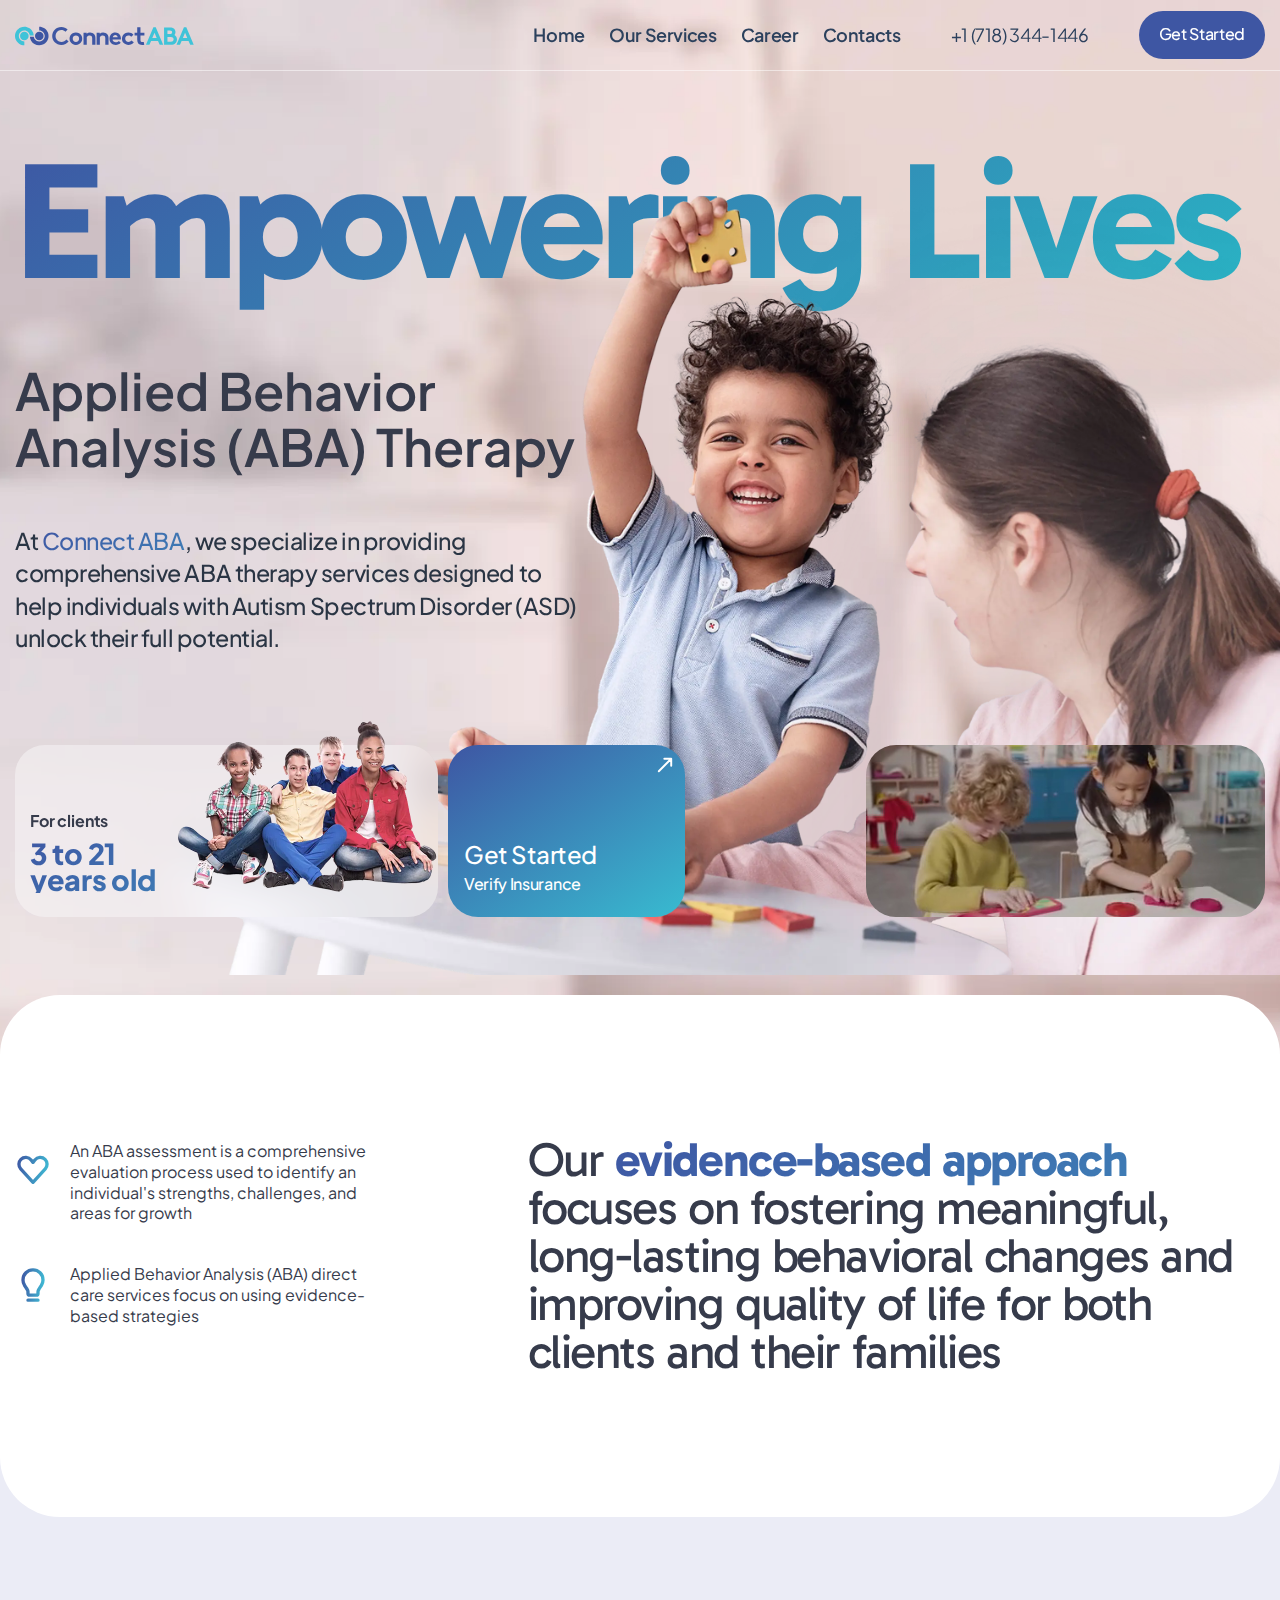
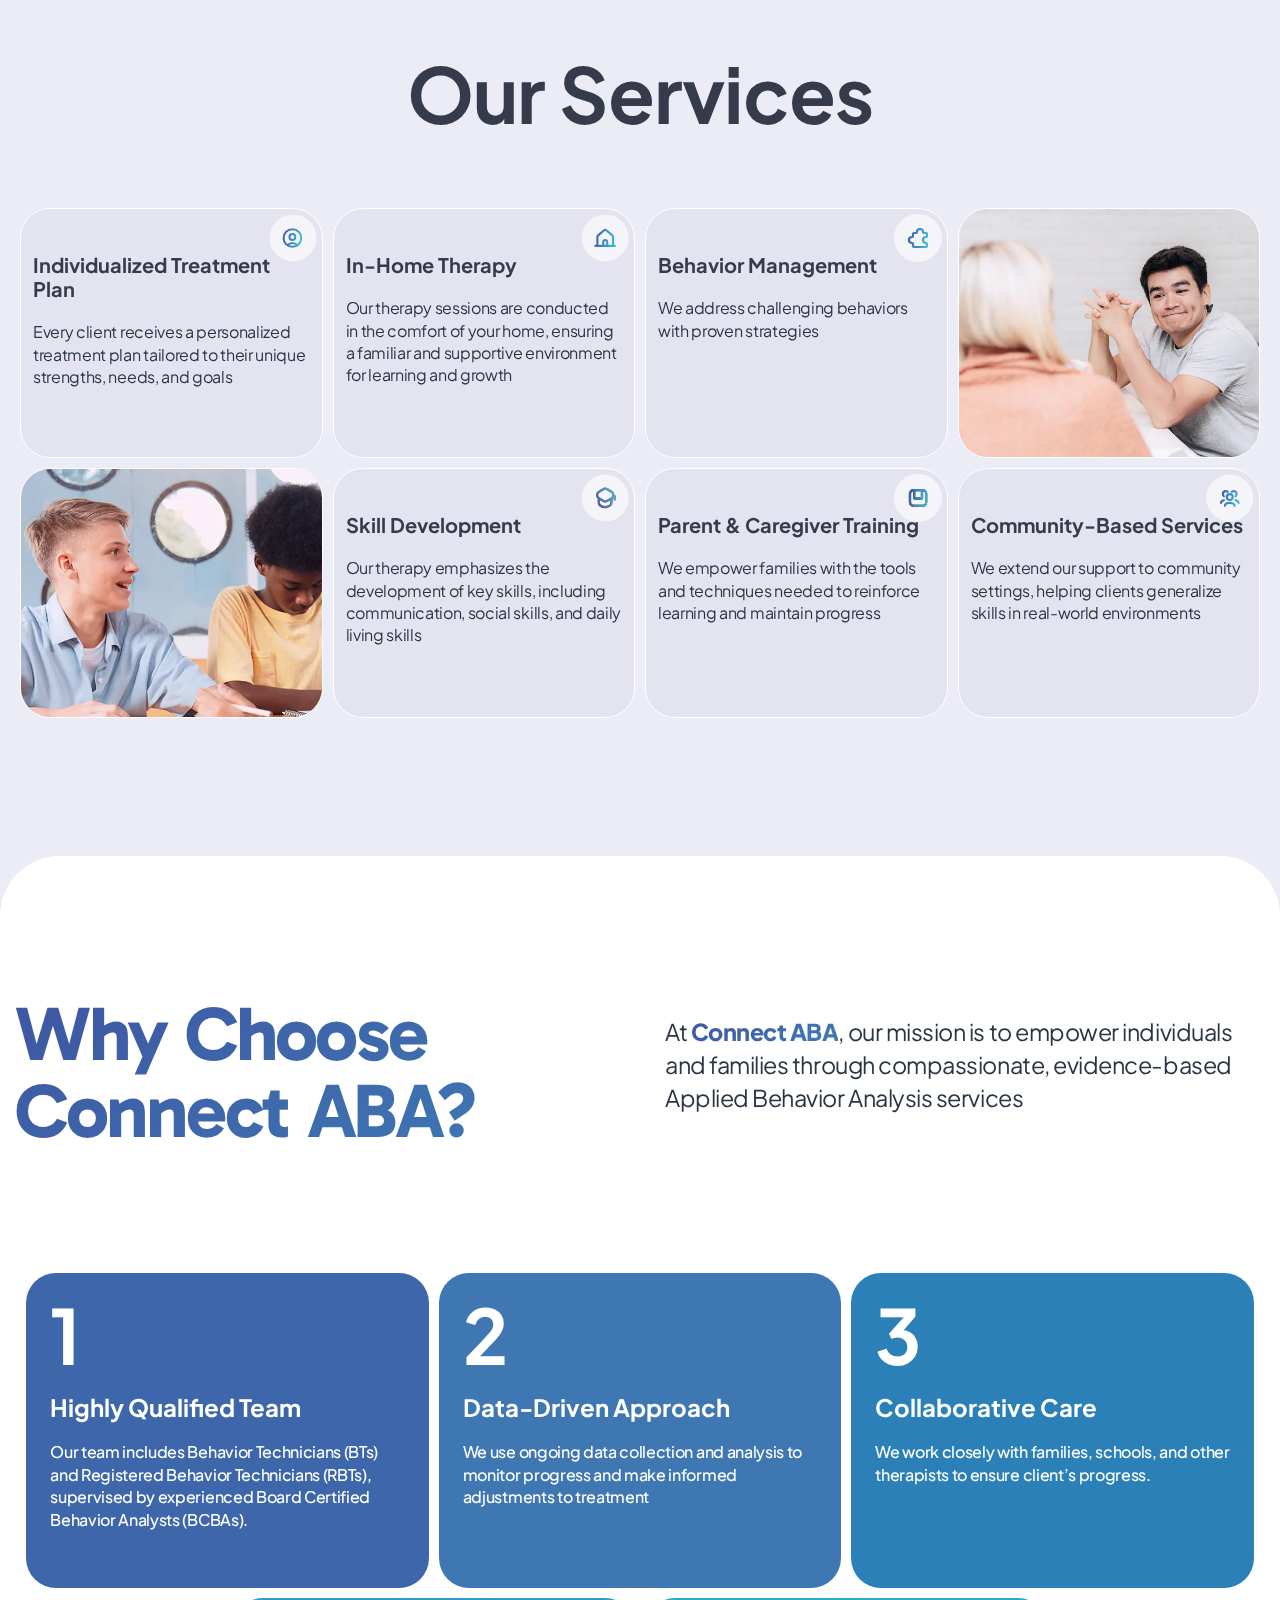
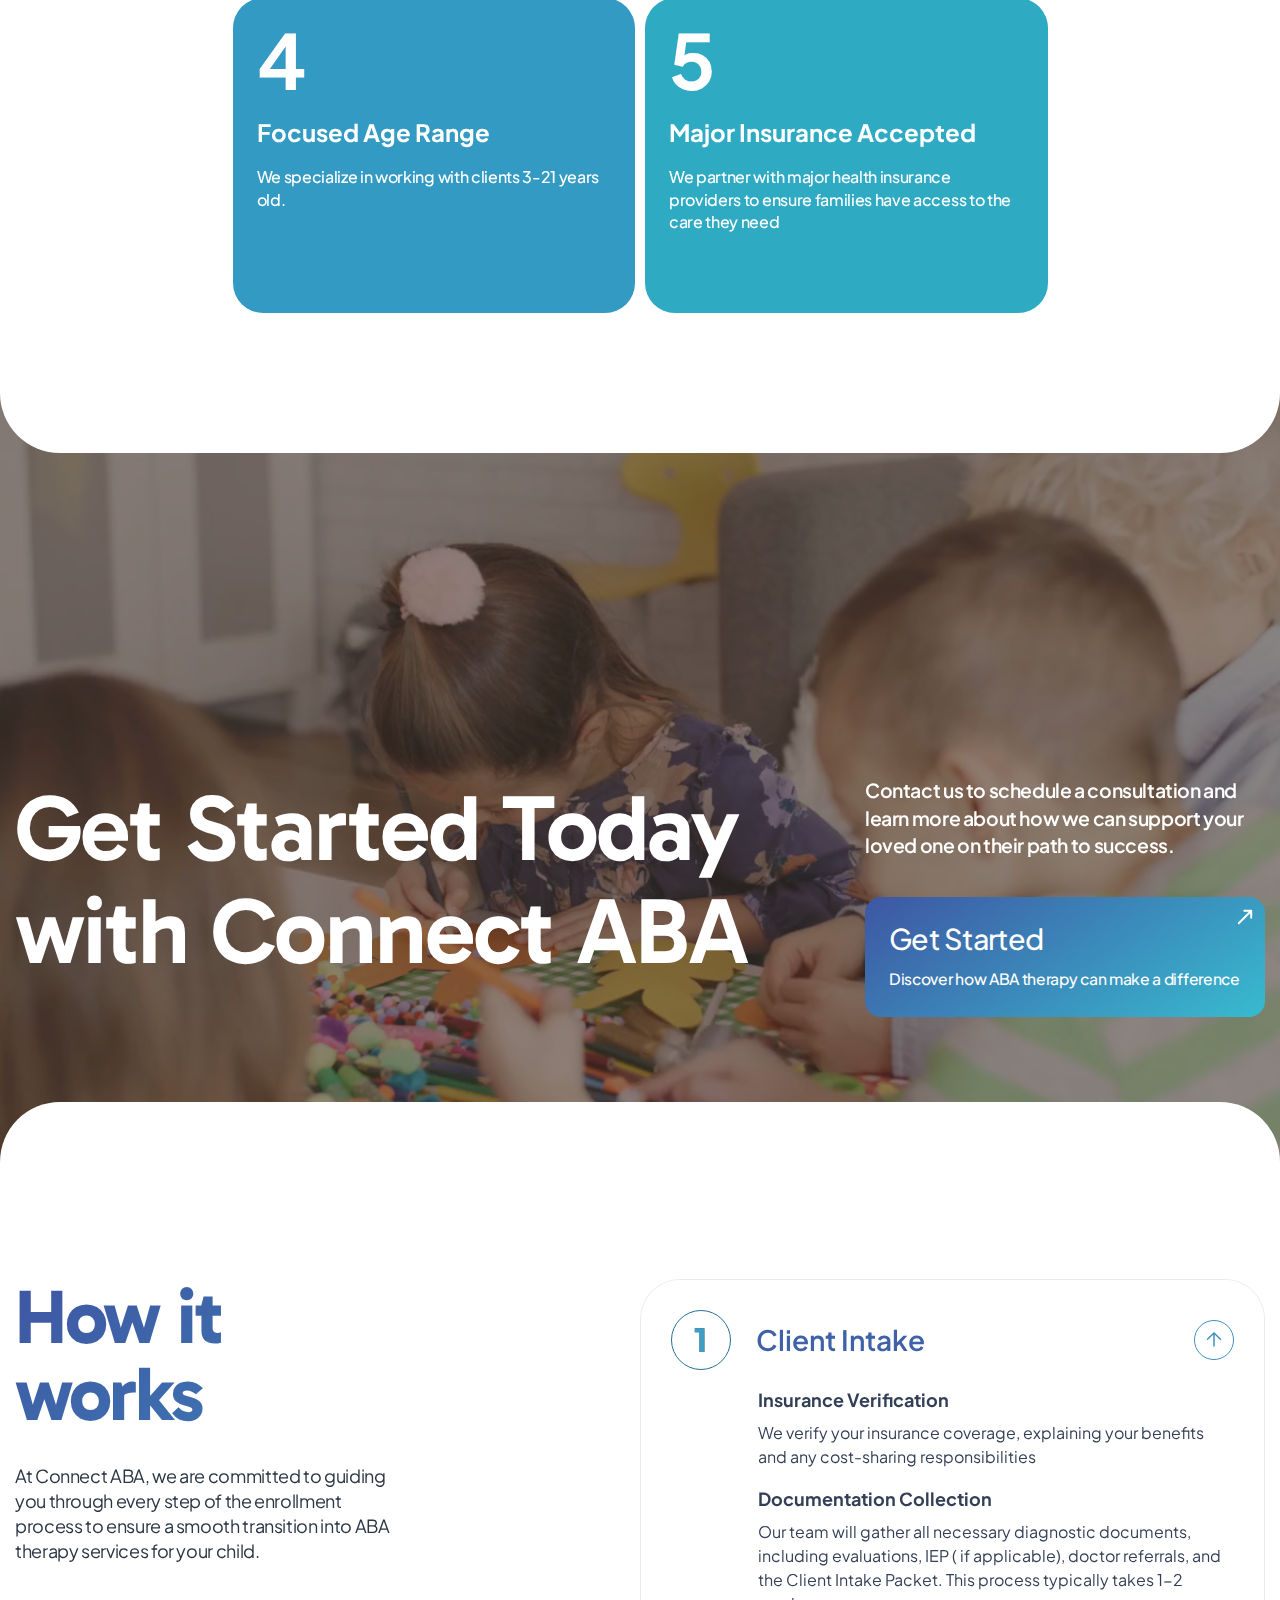
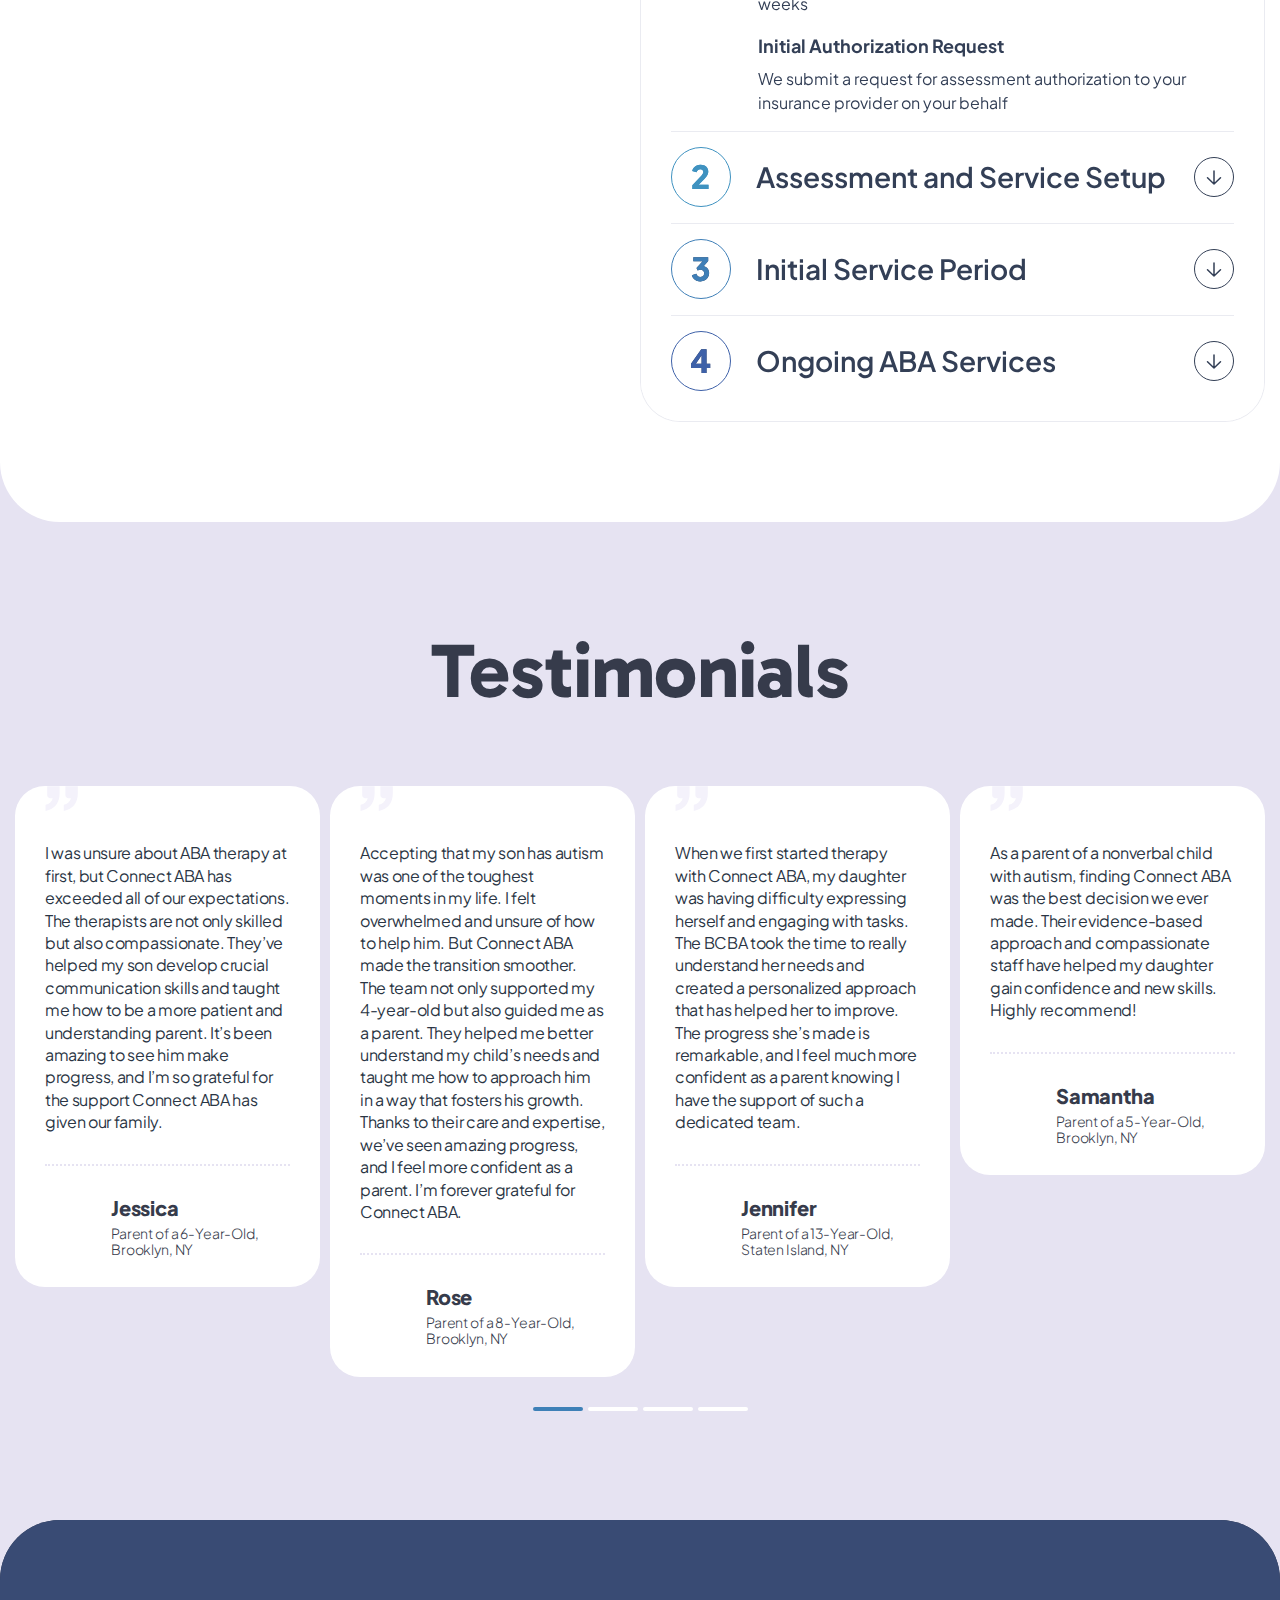
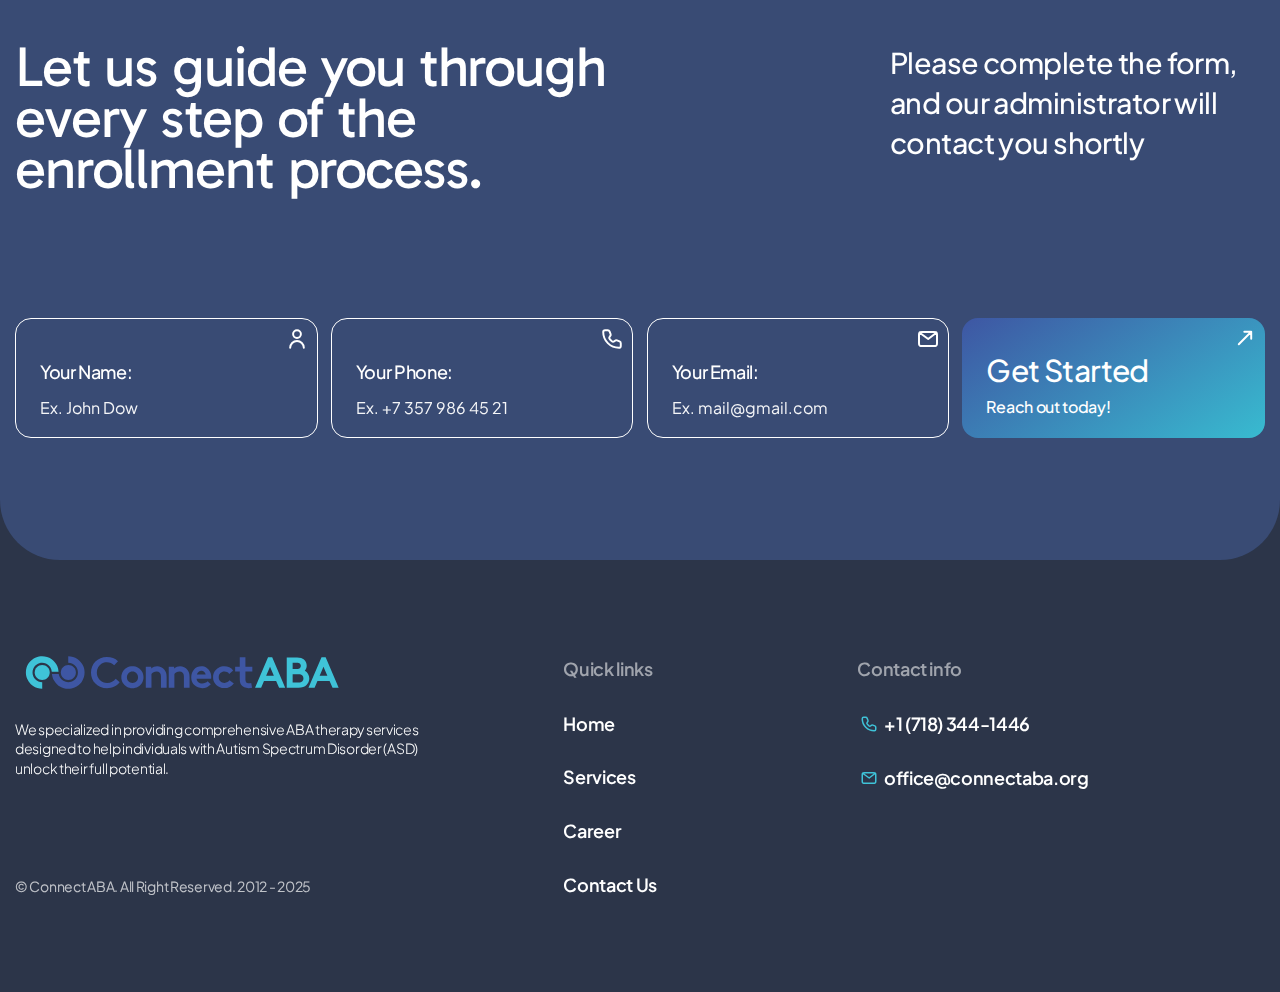
==== commit af3b25d4: "Boy" ====
--- a/index.html
+++ b/index.html
@@ -6,11 +6,11 @@
 	<meta charset="UTF-8">
 	<meta http-equiv="X-UA-Compatible" content="IE=edge">
 	<meta name="format-detection" content="telephone=no">
-	<link rel="stylesheet" href="css/style.min.css?_v=20250212181018">
+	<link rel="stylesheet" href="css/style.min.css?_v=20250212214134">
 	<link rel="shortcut icon" href="img/favicon.webp" type="image/x-icon">
 	<link rel="icon" href="img/favicon.webp" type="image/x-icon">
 	<meta name="robots" content="noindex, nofollow">
-	<meta name="viewport" content="width=device-width, initial-scale=1.0, maximum-scale=1.2">
+	<meta name="viewport" content="width=device-width, initial-scale=1.0, maximum-scale=1.5">
 
 	<meta name="keywords" content="">
 	<meta name="description" content="">
@@ -804,10 +804,10 @@
 								<img src="img/icon-resume.svg" alt="Resume form icon">
 								<label for="apply-form-resume">Your Resume:</label>
 								<div class="input-file">
-									<div class="input-file__text">Attach file (PDF, doc, docx)</div>
-									<div class="input-file__button">
-										<input type="file" name="apply-form-resume" id="apply-form-resume" accept=".pdf, .doc, .docx">
-										<div class="input-file__button-text">Browse files</div>
+									<div class="input-wrapper">
+										<input type="file" name="apply-form-resume" id="apply-form-resume" accept=".pdf, .doc, .docx" style="display: none;">
+										<span id="file-name-1">Attach file (PDF, doc, docx)</span>
+										<label for="apply-form-resume" class="custom-button">Browse files</label>
 									</div>
 								</div>
 							</div>
@@ -905,33 +905,33 @@
 						<div class="get-started__items">
 							<div class="get-started__item get-started__item--name">
 								<img src="img/icon-user.svg" alt="Name form icon">
-								<label for="bcba-lba-apply-form-name">Your Name:</label>
-								<input type="text" id="bcba-lba-apply-form-name" name="bcba-lba-apply-form-name" placeholder="Ex. John Dow" class="input">
+								<label for="bcba-lba-form-name">Your Name:</label>
+								<input type="text" id="bcba-lba-form-name" name="bcba-lba-form-name" placeholder="Ex. John Dow" class="input">
 							</div>
 							<div class="get-started__item get-started__item--email">
 								<img src="img/icon-mail.svg" alt="Email form icon">
-								<label for="bcba-lba-apply-form-email">Your Email:</label>
-								<input type="text" id="bcba-lba-apply-form-email" name="bcba-lba-apply-form-email" placeholder="Ex. mail@gmail.com" class="input">
+								<label for="bcba-lba-form-email">Your Email:</label>
+								<input type="text" id="bcba-lba-form-email" name="bcba-lba-form-email" placeholder="Ex. mail@gmail.com" class="input">
 							</div>
 							<div class="get-started__item get-started__item--phone">
 								<img src="img/icon-phone.svg" alt="Phone form icon">
-								<label for="bcba-lba-apply-form-phone">Your Phone:</label>
-								<input type="text" id="bcba-lba-apply-form-phone" name="bcba-lba-apply-form-phone" placeholder="Ex. +7 357 986 45 21" class="input">
+								<label for="bcba-lba-form-phone">Your Phone:</label>
+								<input type="text" id="bcba-lba-form-phone" name="bcba-lba-form-phone" placeholder="Ex. +7 357 986 45 21" class="input">
 							</div>
 							<div class="get-started__item get-started__item--resume">
 								<img src="img/icon-resume.svg" alt="Resume form icon">
-								<label for="bcba-lba-apply-form-resume">Your Resume:</label>
+								<label for="bcba-lba-form-resume">Your Resume:</label>
 								<div class="input-file">
-									<div class="input-file__text">Attach file (PDF, doc, docx)</div>
-									<div class="input-file__button">
-										<input type="file" name="bcba-lba-apply-form-resume" id="bcba-lba-apply-form-resume" accept=".pdf, .doc, .docx">
-										<div class="input-file__button-text">Browse files</div>
+									<div class="input-wrapper">
+										<input type="file" name="bcba-lba-form-resume" id="bcba-lba-form-resume" accept=".pdf, .doc, .docx" style="display: none;">
+										<span id="file-name-2">Attach file (PDF, doc, docx)</span>
+										<label for="bcba-lba-form-resume" class="custom-button">Browse files</label>
 									</div>
 								</div>
 							</div>
 							<div class="get-started__item get-started__item--cover-letter">
-								<label for="bcba-lba-apply-form-cover-letter">Cover letter:</label>
-								<textarea name="bcba-lba-apply-form-cover-letter" id="bcba-lba-apply-form-cover-letter" cols="30" rows="5" placeholder="Describe your problem as detailed as possible"></textarea>
+								<label for="bcba-lba-form-cover-letter">Cover letter:</label>
+								<textarea name="bcba-lba-form-cover-letter" id="bcba-lba-form-cover-letter" cols="30" rows="5" placeholder="Describe your problem as detailed as possible"></textarea>
 							</div>
 							<div class="get-started__item get-started__item--button no-border">
 								<img src="img/icon-diagonal-arrow.svg" alt="Submit button form icon">
@@ -1028,33 +1028,33 @@
 						<div class="get-started__items">
 							<div class="get-started__item get-started__item--name">
 								<img src="img/icon-user.svg" alt="Name form icon">
-								<label for="opportunity-apply-form-name">Your Name:</label>
-								<input type="text" id="opportunity-apply-form-name" name="opportunity-apply-form-name" placeholder="Ex. John Dow" class="input">
+								<label for="opportunity-form-name">Your Name:</label>
+								<input type="text" id="opportunity-form-name" name="opportunity-form-name" placeholder="Ex. John Dow" class="input">
 							</div>
 							<div class="get-started__item get-started__item--email">
 								<img src="img/icon-mail.svg" alt="Email form icon">
-								<label for="opportunity-apply-form-email">Your Email:</label>
-								<input type="text" id="opportunity-apply-form-email" name="opportunity-apply-form-email" placeholder="Ex. mail@gmail.com" class="input">
+								<label for="opportunity-form-email">Your Email:</label>
+								<input type="text" id="opportunity-form-email" name="opportunity-form-email" placeholder="Ex. mail@gmail.com" class="input">
 							</div>
 							<div class="get-started__item get-started__item--phone">
 								<img src="img/icon-phone.svg" alt="Phone form icon">
-								<label for="opportunity-apply-form-phone">Your Phone:</label>
-								<input type="text" id="opportunity-apply-form-phone" name="opportunity-apply-form-phone" placeholder="Ex. +7 357 986 45 21" class="input">
+								<label for="opportunity-form-phone">Your Phone:</label>
+								<input type="text" id="opportunity-form-phone" name="opportunity-form-phone" placeholder="Ex. +7 357 986 45 21" class="input">
 							</div>
 							<div class="get-started__item get-started__item--resume">
 								<img src="img/icon-resume.svg" alt="Resume form icon">
-								<label for="opportunity-apply-form-resume">Your Resume:</label>
+								<label for="opportunity-form-resume">Your Resume:</label>
 								<div class="input-file">
-									<div class="input-file__text">Attach file (PDF, doc, docx)</div>
-									<div class="input-file__button">
-										<input type="file" name="opportunity-apply-form-resume" id="opportunity-apply-form-resume" accept=".pdf, .doc, .docx">
-										<div class="input-file__button-text">Browse files</div>
+									<div class="input-wrapper">
+										<input type="file" name="opportunity-form-resume" id="opportunity-form-resume" accept=".pdf, .doc, .docx" style="display: none;">
+										<span id="file-name-3">Attach file (PDF, doc, docx)</span>
+										<label for="opportunity-form-resume" class="custom-button">Browse files</label>
 									</div>
 								</div>
 							</div>
 							<div class="get-started__item get-started__item--cover-letter">
-								<label for="opportunity-apply-form-cover-letter">Cover letter:</label>
-								<textarea name="opportunity-apply-form-cover-letter" id="opportunity-apply-form-cover-letter" cols="30" rows="5" placeholder="Describe your problem as detailed as possible"></textarea>
+								<label for="opportunity-form-cover-letter">Cover letter:</label>
+								<textarea name="opportunity-form-cover-letter" id="opportunity-form-cover-letter" cols="30" rows="5" placeholder="Describe your problem as detailed as possible"></textarea>
 							</div>
 							<div class="get-started__item get-started__item--button no-border">
 								<img src="img/icon-diagonal-arrow.svg" alt="Submit button form icon">
@@ -1069,7 +1069,7 @@
 			</div>
 		</div>
 	</div>
-	<script src="js/app.min.js?_v=20250212181018"></script>
+	<script src="js/app.min.js?_v=20250212214134"></script>
 </body>
 
 </html>--- a/css/style.min.css
+++ b/css/style.min.css
@@ -1 +1 @@
-@font-face{font-family:Gabarito;font-display:swap;src:url(../fonts/Gabarito-Black.woff2) format("woff2");font-weight:900;font-style:normal}@font-face{font-family:Gabarito;font-display:swap;src:url(../fonts/Gabarito-Bold.woff2) format("woff2");font-weight:700;font-style:normal}@font-face{font-family:Gabarito;font-display:swap;src:url(../fonts/Gabarito-ExtraBold.woff2) format("woff2");font-weight:800;font-style:normal}@font-face{font-family:Gabarito;font-display:swap;src:url(../fonts/Gabarito-Medium.woff2) format("woff2");font-weight:500;font-style:normal}@font-face{font-family:Gabarito;font-display:swap;src:url(../fonts/Gabarito-Regular.woff2) format("woff2");font-weight:400;font-style:normal}@font-face{font-family:Gabarito;font-display:swap;src:url(../fonts/Gabarito-SemiBold.woff2) format("woff2");font-weight:600;font-style:normal}@font-face{font-family:Inter;font-display:swap;src:url(../fonts/Inter-Regular.woff2) format("woff2");font-weight:400;font-style:normal}@font-face{font-family:"Plus Jakarta Sans";font-display:swap;src:url(../fonts/PlusJakartaSans-Bold.woff2) format("woff2");font-weight:700;font-style:normal}@font-face{font-family:"Plus Jakarta Sans";font-display:swap;src:url(../fonts/PlusJakartaSans-ExtraBold.woff2) format("woff2");font-weight:800;font-style:normal}@font-face{font-family:"Plus Jakarta Sans";font-display:swap;src:url(../fonts/PlusJakartaSans-Light.woff2) format("woff2");font-weight:300;font-style:normal}@font-face{font-family:"Plus Jakarta Sans";font-display:swap;src:url(../fonts/PlusJakartaSans-Medium.woff2) format("woff2");font-weight:500;font-style:normal}@font-face{font-family:"Plus Jakarta Sans";font-display:swap;src:url(../fonts/PlusJakartaSans-Regular.woff2) format("woff2");font-weight:400;font-style:normal}@font-face{font-family:"Plus Jakarta Sans";font-display:swap;src:url(../fonts/PlusJakartaSans-SemiBold.woff2) format("woff2");font-weight:600;font-style:normal}*{padding:0;margin:0;border:0}*,*::after,*::before{box-sizing:border-box}*::after,*::before{display:inline-block}body,html{height:100%;min-width:320px}body{color:#2a3544;line-height:1;font-family:"Plus Jakarta Sans";font-size:1rem;-ms-text-size-adjust:100%;-moz-text-size-adjust:100%;-webkit-text-size-adjust:100%;-webkit-font-smoothing:antialiased;-moz-osx-font-smoothing:grayscale}button,input,textarea{font-family:"Plus Jakarta Sans";font-size:inherit;line-height:inherit;color:inherit;background-color:rgba(0,0,0,0)}input,textarea{width:100%}label{display:inline-block}button,option,select{cursor:pointer}a{display:inline-block;color:inherit;text-decoration:none}ul li{list-style:none}img{vertical-align:top}h1,h2,h3,h4,h5,h6{font-weight:inherit;font-size:inherit}.lock body{overflow:hidden;touch-action:none;-ms-scroll-chaining:none;overscroll-behavior:none}.wrapper{min-height:100%;display:flex;flex-direction:column;overflow:hidden}@supports(overflow:clip){.wrapper{overflow:clip}}.wrapper>main{flex:1 1 auto}.wrapper>*{min-width:0}[class*=__container]{max-width:86.375rem;margin:0 auto;padding:0 .9375rem}[class*="--gc"]{display:grid;min-width:0;grid-template-columns:.9375rem 1fr minmax(auto,84.5rem) 1fr .9375rem}[class*="--gc"]>*{min-width:0;grid-column:3/4}.icon-menu{display:none}@media(max-width:64.06125em){.icon-menu{display:block;position:relative;width:1.875rem;height:1.125rem;z-index:5}}@media(max-width:64.06125em)and (any-hover:none){.icon-menu{cursor:default}}@media(max-width:64.06125em){.icon-menu span,.icon-menu::after,.icon-menu::before{content:"";transition:all .3s ease 0s;left:0;position:absolute;width:100%;height:.125rem;background-color:#363b4b;border-radius:1px}.icon-menu::before{top:0;width:68%}.icon-menu::after{bottom:0;width:68%}.icon-menu span{top:calc(50% - .0625rem)}.menu-open .icon-menu span{width:0;background-color:rgba(255,255,255,0)}.menu-open .icon-menu::after,.menu-open .icon-menu::before{background-color:#6379a6}.menu-open .icon-menu::before{top:calc(50% - .0625rem);-webkit-transform:rotate(-45deg);transform:rotate(-45deg)}.menu-open .icon-menu::after{bottom:calc(50% - .0625rem);-webkit-transform:rotate(45deg);transform:rotate(45deg)}}body::after{content:"";background-color:rgba(0,0,0,.5);position:fixed;width:100%;height:100%;top:0;left:0;opacity:0;transition:opacity .8s ease 0s;pointer-events:none;z-index:149}.popup-show body::after{opacity:1}.popup{position:fixed;top:0;left:0;bottom:0;right:0;padding:30px 10px;transition:visibility .8s ease 0s;visibility:hidden;pointer-events:none}.popup_show{z-index:150;visibility:visible;overflow:auto;pointer-events:auto}.popup_show .popup__content{visibility:visible;-webkit-transform:scale(1);transform:scale(1)}.popup__wrapper{display:flex;flex-direction:column;align-items:center;min-height:100%;flex:1 1 auto;width:100%;display:flex;justify-content:center;align-items:center}.popup__content{visibility:hidden;-webkit-transform:scale(0);transform:scale(0);transition:-webkit-transform .3s ease 0s;transition:transform .3s ease 0s;transition:transform .3s ease 0s,-webkit-transform .3s ease 0s;background-color:#eee;padding:20px;width:100%;max-width:900px;border-radius:20px}.lock .popup__content{visibility:visible}.popup__content{background:#394b74;border-radius:24px;max-width:1350px;padding:30px 20px 40px;overflow:hidden}@media(min-width:29.99875em){.popup__content{padding:30px 30px 60px}}@media(min-width:86.375em){.popup__content{padding:50px;border-radius:60px}}.popup__close{display:block;margin:0 0 0 auto;width:30px;height:30px;outline:0}@media(min-width:64.06125em){.popup__close{width:40px;height:40px}}@media(min-width:86.375em){.popup__close{width:50px;height:50px}}.popup__close img{width:100%;height:100%;transition:all .3s ease 0s}@media(any-hover:hover){.popup__close img:hover{-webkit-transform:rotate(-90deg);transform:rotate(-90deg)}}.popup .popup-title{font-family:Gabarito;font-weight:400;font-size:40px;line-height:90%;letter-spacing:-.02em;color:#fff;text-align:center;margin-bottom:20px;padding-top:30px}@media(min-width:29.99875em){.popup .popup-title{font-size:60px;padding-top:0}}@media(min-width:64.06125em){.popup .popup-title{font-size:80px}}.popup .popup-description{font-weight:500;font-size:16px;line-height:140%;letter-spacing:-.02em;color:#fff;text-align:center;margin-bottom:60px}@media(min-width:29.99875em){.popup .popup-description{font-size:25px;margin-bottom:70px}}@media(min-width:64.06125em){.popup .popup-description{font-size:30px;margin-bottom:80px}}.get-started__items{display:flex;flex-wrap:wrap;gap:10px;justify-content:space-between}.get-started__item{border:1px solid #fff;border-radius:16px;padding:24px 4px;height:120px;position:relative}@media(any-hover:hover){.get-started__item:hover{background:rgba(0,0,0,.1)}.get-started__item:active{background:rgba(0,0,0,.1)}}.get-started__item--name{flex:1 1 100%}@media(min-width:64.06125em){.get-started__item--name{flex:0 1 calc(50% - 5px)}}.get-started__item--phone{flex:1 1 100%}@media(min-width:64.06125em){.get-started__item--phone{flex:0 1 calc(50% - 5px)}}.get-started__item--email{flex:1 1 100%}@media(min-width:64.06125em){.get-started__item--email{flex:0 1 calc(70% - 10px)}}.get-started__item--button{background:linear-gradient(147deg,#3e56a3 0,#38bbd0 100%);flex:1 1 100%}@media(any-hover:hover){.get-started__item--button:hover{background:linear-gradient(147deg,#5770c4 0,#3fc3d8 65%,#3fc3d8 100%)}}@media(min-width:64.06125em){.get-started__item--button{flex:0 1 30%}}.get-started__item img{position:absolute;top:0;right:0;width:40px;height:40px}.get-started__item label{padding-top:18px;padding-bottom:1px;padding-left:20px;font-weight:500;font-size:18px;line-height:120%;letter-spacing:-.02em;color:#fff}.get-started .input{height:48px;padding:4px 20px;border-radius:12px;border:initial;color:#fff}.get-started .button{height:100%;width:100%;text-align:left}.get-started .button-text-1{font-weight:500;font-size:30px;line-height:120%;letter-spacing:-.02em;color:#fff;padding-top:10px;padding-bottom:9px;padding-left:20px}.get-started .button-text-2{font-weight:500;font-size:16px;line-height:120%;letter-spacing:-.02em;padding-left:20px;color:#fff}#video .popup__content,#video-2 .popup__content{padding-bottom:35.7%}.popup-opportunities .popup__close{position:relative;z-index:10}.popup-opportunities .popup__content{position:relative;z-index:2}.popup-opportunities .popup__text{position:relative;z-index:3}@media(min-width:64.06125em){.popup-opportunities .popup__text{padding:0 120px 50px}}@media(min-width:86.375em){.popup-opportunities .popup__text{padding:0 100px 50px}}.popup-opportunities .popup__text::before{content:"";position:absolute;border-radius:24px 24px 0 0;top:-59px;left:-30px;width:calc(100% + 60px);height:60px;background:#394b74;z-index:2}@media(min-width:86.375em){.popup-opportunities .popup__text::before{border-radius:60px 60px 0 0;left:-50px;width:calc(100% + 100px)}}.popup-opportunities .popup__text::after{content:"";position:absolute;top:0;left:-50px;width:calc(100% + 100px);height:calc(100% + 62px);background:#394b74;z-index:-1}.popup-opportunities .popup-title{text-align:left;font-weight:400;letter-spacing:-.02em;color:#fff;margin:0}@media(min-width:86.375em){.popup-opportunities .popup-title{padding-bottom:5rem}}@media(min-width:20em)and (max-width:86.375em){.popup-opportunities .popup-title{padding-bottom:clamp(1.5625rem ,.5267184557rem + 5.1789077213vw ,5rem)}}@media(max-width:20em){.popup-opportunities .popup-title{padding-bottom:1.5625rem}}.popup-opportunities .popup-description{text-align:left;margin:0}@media(min-width:86.375em){.popup-opportunities .popup-description{padding-bottom:6.25rem}}@media(min-width:20em)and (max-width:86.375em){.popup-opportunities .popup-description{padding-bottom:clamp(3.125rem ,2.1833804143rem + 4.7080979284vw ,6.25rem)}}@media(max-width:20em){.popup-opportunities .popup-description{padding-bottom:3.125rem}}.popup-opportunities .popup-description a{text-decoration:underline}.popup-opportunities .popup-description span{color:#aabeeb}.popup-opportunities .get-started__item{flex:0 1 calc(50% - 5px)}@media(max-width:47.99875em){.popup-opportunities .get-started__item{flex:1 1 100%!important}}.popup-opportunities .get-started__item--cover-letter{flex:0 1 calc(70% - 10px);height:auto;padding-bottom:6px}.popup-opportunities .get-started__item--button{flex:0 1 30%;height:auto}.popup-opportunities textarea{margin-top:12px;padding:4px 20px 4px;border-radius:12px;border:initial;color:#fff}.popup-opportunities textarea:focus{outline:0}.popup__top-content{background-color:#fff;border-radius:24px 24px 0 0;padding:30px 30px 40px;overflow:hidden;position:relative;z-index:1;margin:-70px -30px -30px}@media(min-width:29.99875em){.popup__top-content{padding:30px 30px 60px}}@media(min-width:64.06125em){.popup__top-content{padding:100px 150px 50px}}@media(min-width:86.375em){.popup__top-content{border-radius:60px 60px 0 0;margin:-100px -50px -50px}}.content-end{height:100px}.top-content{display:flex;flex-direction:column;gap:50px}.top-content__title{font-family:Gabarito;font-weight:500;letter-spacing:-.02em;color:#363b4b;margin-bottom:10px}@media(min-width:86.375em){.top-content__title{font-size:5rem}}@media(min-width:20em)and (max-width:86.375em){.top-content__title{font-size:clamp(2.1875rem ,1.3400423729rem + 4.2372881356vw ,5rem)}}@media(max-width:20em){.top-content__title{font-size:2.1875rem}}.top-content__subtitle{font-weight:700;line-height:120%;color:#363b4b;padding-bottom:24px}@media(min-width:86.375em){.top-content__subtitle{font-size:2rem}}@media(min-width:20em)and (max-width:86.375em){.top-content__subtitle{font-size:clamp(1.375rem ,1.1866760829rem + .9416195857vw ,2rem)}}@media(max-width:20em){.top-content__subtitle{font-size:1.375rem}}.top-content__text{font-weight:400;font-size:16px;line-height:140%;letter-spacing:-.02em;color:#2a3544}.top-content__text ul{padding-left:20px}.top-content__text li{list-style-type:disc}.top-content__text li:not(:last-child){margin-bottom:.5rem}.popup-logo{width:191px;height:20px;margin-bottom:10px}@media(min-width:47.99875em){.popup-logo{width:287px;height:30px}}@media(max-width:64.06125em){.popup-logo{margin-top:20px}}.input-file{width:100%;height:48px;display:flex;justify-content:space-between;align-items:center;gap:15px}.input-file__text{font-size:1rem;color:rgba(255,255,255,.95);padding:4px 20px}.input-file__button{height:34px;width:115px;position:relative;z-index:1;border-radius:8px;padding:0;overflow:hidden;display:flex;justify-content:center;align-items:center;cursor:pointer}.input-file__button input{width:100%!important;height:100%!important;cursor:pointer;opacity:0}.input-file__button-text{position:absolute;top:0;left:0;height:100%;width:100%;padding:0 10px 3px 15px;display:flex;align-items:center;font-weight:400;font-size:14px;line-height:80%;letter-spacing:-.02em;color:#fff;padding-top:10px;padding-bottom:9px;padding-left:20px;pointer-events:none;cursor:pointer;background:linear-gradient(147deg,#3e56a3 0,#38bbd0 100%)}@media(any-hover:hover){.input-file__button-text:hover{background:linear-gradient(147deg,#5770c4 0,#3fc3d8 65%,#3fc3d8 100%)}}.spollers{display:grid;gap:15px}.spollers__item{font-size:1.25rem}.spollers__title{width:100%;cursor:default;text-align:left;position:relative;list-style:none}.spollers__title::-webkit-details-marker,.spollers__title::marker{display:none}._spoller-init .spollers__title{cursor:pointer}._spoller-init .spollers__title::after{content:"";position:absolute;right:0;top:calc(50% - 20px);width:40px;height:40px;background:url(../img/icon-faq-arrow-down.svg) 0 0 no-repeat;transition:opacity .5s ease 0s}._spoller-init .spollers__title._spoller-active{color:#3e61a8}._spoller-init .spollers__title._spoller-active::after{background:url(../img/icon-faq-arrow-up.svg) 0 0 no-repeat}.spollers__body{position:relative;z-index:3;padding-left:60px}@media(min-width:47.99875em){.spollers__body{padding-left:87px}}.ibg{width:100%;height:100%;-o-object-fit:cover;object-fit:cover}.ibg--top{-o-object-position:top;object-position:top}.ibg--bottom{-o-object-position:bottom;object-position:bottom}.ibg--left{-o-object-position:left;object-position:left}.ibg--right{-o-object-position:right;object-position:right}.ibg--contain{-o-object-fit:contain;object-fit:contain}.page{background-color:rgba(0,0,0,0)!important}.hero{position:relative}.bg-hero{position:absolute;top:0;left:0;width:100%;height:100%;-o-object-fit:cover;object-fit:cover}input:focus,select:focus,textarea:focus{outline:0}.gradient{background:linear-gradient(147deg,#3e56a3 0,#29b6c5 100%);background-clip:text;-webkit-background-clip:text;-webkit-text-fill-color:transparent}.gradient-1{background:linear-gradient(147deg,#3e56a3 0,#3e7cb5 100%);background-clip:text;-webkit-background-clip:text;-webkit-text-fill-color:transparent}@supports not ((-webkit-background-clip:text) or (background-clip:text)){.gradient,.gradient-1{color:#3e56a3}}.swiper-pagination-bullets{padding-top:30px;display:flex;justify-content:center;align-items:center;gap:5px}.swiper-pagination-bullet{display:block;flex:0 1 50px;height:4px;border-radius:2px;background-color:#fff}.swiper-pagination-bullet-active{background-color:#3e80b7}.breadcrumps{display:flex;gap:10px;flex-wrap:wrap;align-items:center;padding-bottom:5px}@media(min-width:47.99875em){.breadcrumps{padding-bottom:15px}}@media(min-width:64.06125em){.breadcrumps{padding-bottom:30px}}.breadcrumps a,.breadcrumps span{font-weight:600;font-size:16px;line-height:150%;letter-spacing:-.02em;color:#2c415d}.breadcrumps img{width:16px;height:16px;-webkit-transform:translate(0,1px);transform:translate(0,1px)}.video-button{position:relative}.video-button .button-play{position:absolute;top:5px;right:5px;width:44px!important;height:44px!important;opacity:.7;transition:opacity .3s ease 0s;z-index:2}@media(max-width:47.99875em){.video-button .button-play{width:24px;height:24px}}@media(any-hover:hover){.video-button:hover .button-play{opacity:1!important}}.header{position:fixed;left:0;top:0;width:100%;min-height:3.125rem;border-bottom:1px solid rgba(255,255,255,.5);z-index:100}@media(min-width:64.06125em){.header{min-height:4.0625rem}}.header__container{display:flex;align-items:center;justify-content:space-between;gap:3.125rem}@media(min-width:64.06125em){.header__container{padding-top:.625rem;padding-bottom:.625rem}}@media(min-width:29.99875em){.header__logo{width:11.1875rem!important;height:1.1875rem!important}}.header::before{content:"";position:absolute;top:0;left:0;width:100%;height:100%;background-color:rgba(255,255,255,.65);backdrop-filter:blur(20px);z-index:-1;opacity:0;transition:opacity .3s ease 0s}.header._header-scroll::before{opacity:1}.menu-header{min-height:3.125rem;display:flex;align-items:center;gap:1.25rem;border-radius:24px}@media(min-width:64.06125em){.menu-header{gap:3.125rem;border-radius:initial}}.menu-header__body{display:flex;align-items:center;gap:3.125rem;transition:left .3s}@media(max-width:64.06125em){.menu-header__body{position:fixed;top:0;left:-100%;width:100%;height:100vh;padding:5px 15px 50px;background:#394b74;flex-direction:column;color:#fff!important;overflow:auto}}@media(max-width:29.99875em){.menu-header__body{gap:1.25rem}}.menu-header__body::before{content:"";position:fixed;width:100%;height:4.375rem;left:-100%;top:0;transition:left .3s;z-index:2}.menu-open .menu-header__body{left:0}.menu-open .menu-header__body::before{left:0}.menu-header__social-links{display:flex;justify-content:center;align-items:center;gap:1.25rem;order:4;margin-bottom:2.5vh}@media(max-width:23.5em){.menu-header__social-links{margin-bottom:2vh}}@media(min-width:64.06125em){.menu-header__social-links{display:none;order:initial}}.menu-header__phone{font-weight:400;letter-spacing:-.02em;font-size:20px;line-height:150%;text-decoration:underline;color:#fff;order:5}@media(min-width:64.06125em){.menu-header__phone{font-size:18px;line-height:150%;color:#2c415d;text-decoration:none;order:initial}}@media(any-hover:hover){.menu-header__phone:hover{color:#3581b3}}.menu-header__mail{font-weight:400;letter-spacing:-.02em;font-size:20px;line-height:150%;text-decoration:underline;color:#fff;order:7}@media(min-width:64.06125em){.menu-header__mail{display:none!important;order:initial}}.menu-header__button{border-radius:100px;padding:13px 20px 16px;background-color:#3e56a3;font-size:16px;color:#fff;font-weight:500;line-height:120%;letter-spacing:-.02em;transition:all .3s ease 0s}@media(any-hover:hover){.menu-header__button:hover{background-color:#2faec2}.menu-header__button:active{background-color:#128496}}@media(max-width:64.06125em){.menu-header__button{order:3;margin-bottom:8.95vh;font-size:20px;color:#3a4e7a;background:#fff;padding:22px 40px 24px}}@media(max-width:26.25em){.menu-header__button{margin-bottom:8.76vh}}@media(max-width:23.5em){.menu-header__button{margin-bottom:7.45vh}}.nav-menu{display:flex;align-items:center;gap:1.5rem}@media(max-width:64.06125em){.nav-menu{flex-direction:column;gap:5vh;padding-bottom:8.95vh;order:2}}@media(max-width:26.25em){.nav-menu{padding-bottom:8.76vh;gap:4vh}}@media(max-width:23.5em){.nav-menu{padding-bottom:7.45vh}}.logo-header-mobile{margin-top:40px;margin-bottom:8.95vh}@media(max-width:26.25em){.logo-header-mobile{margin-bottom:8.76vh}}@media(max-width:23.5em){.logo-header-mobile{margin-bottom:7.45vh}}@media(min-width:64.06125em){.logo-header-mobile{display:none!important;order:1}}.logo-header-mobile img{width:100%;height:100%}.menu-item{font-weight:600;font-size:18px;line-height:150%;letter-spacing:-.02em;color:#2c415d}@media(any-hover:hover){.menu-item:hover{color:#3581b3}}@media(max-width:64.06125em){.menu-item{font-weight:400;font-size:40px;line-height:90%;color:#fff}}@media(max-width:47.99875em){.menu-item{font-size:35px}}@media(max-width:26.25em){.menu-item{font-size:32px}}@media(max-width:23.5em){.menu-item{font-size:27px}}.footer{margin-top:-61px;background:#2c3549;border-radius:60px 60px 0 0;padding:0;z-index:10}@media(max-width:29.99875em){.footer{margin-top:-25px;border-radius:24px 24px 0 0}}.footer-blue{background:#394b74;border-radius:60px}@media(max-width:29.99875em){.footer-blue{border-radius:24px}}@media(min-width:86.375em){.footer-blue__container{padding-top:8.125rem}}@media(min-width:20em)and (max-width:86.375em){.footer-blue__container{padding-top:clamp(2.5rem ,.8050847458rem + 8.4745762712vw ,8.125rem)}}@media(max-width:20em){.footer-blue__container{padding-top:2.5rem}}@media(min-width:86.375em){.footer-blue__container{padding-bottom:8.125rem}}@media(min-width:20em)and (max-width:86.375em){.footer-blue__container{padding-bottom:clamp(2.5rem ,.8050847458rem + 8.4745762712vw ,8.125rem)}}@media(max-width:20em){.footer-blue__container{padding-bottom:2.5rem}}.footer-blue__texts{display:flex;gap:20%}@media(min-width:86.375em){.footer-blue__texts{padding-bottom:8.125rem}}@media(min-width:20em)and (max-width:86.375em){.footer-blue__texts{padding-bottom:clamp(3.75rem ,2.43173258rem + 6.5913370998vw ,8.125rem)}}@media(max-width:20em){.footer-blue__texts{padding-bottom:3.75rem}}@media(max-width:47.99875em){.footer-blue__texts{flex-direction:column}}.footer-blue__title{font-family:Gabarito;flex:0 0 50%;font-weight:400;line-height:90%;letter-spacing:-.02em;color:#fff}@media(min-width:86.375em){.footer-blue__title{font-size:3.75rem}}@media(min-width:20em)and (max-width:86.375em){.footer-blue__title{font-size:clamp(1.625rem ,.9846986817rem + 3.2015065913vw ,3.75rem)}}@media(max-width:20em){.footer-blue__title{font-size:1.625rem}}@media(max-width:47.99875em){.footer-blue__title{margin-bottom:50px}}@media(max-width:29.99875em){.footer-blue__title{margin-bottom:30px}}.footer-blue__description{font-weight:500;line-height:140%;letter-spacing:-.02em;color:#fff}@media(min-width:86.375em){.footer-blue__description{font-size:1.875rem}}@media(min-width:20em)and (max-width:86.375em){.footer-blue__description{font-size:clamp(1rem ,.736346516rem + 1.31826742vw ,1.875rem)}}@media(max-width:20em){.footer-blue__description{font-size:1rem}}@media(min-width:64.06125em){.footer-blue .get-started__item{flex:0 1 calc(25% - 10px)}}@media(min-width:86.375em){.footer-dark__container{padding-top:6.25rem}}@media(min-width:20em)and (max-width:86.375em){.footer-dark__container{padding-top:clamp(3.125rem ,2.1833804143rem + 4.7080979284vw ,6.25rem)}}@media(max-width:20em){.footer-dark__container{padding-top:3.125rem}}@media(min-width:86.375em){.footer-dark__container{padding-bottom:6.25rem}}@media(min-width:20em)and (max-width:86.375em){.footer-dark__container{padding-bottom:clamp(3.125rem ,2.1833804143rem + 4.7080979284vw ,6.25rem)}}@media(max-width:20em){.footer-dark__container{padding-bottom:3.125rem}}.footer-dark__row-1{display:flex;gap:1vw;justify-content:space-between}@media(max-width:56.25em){.footer-dark__row-1{display:block}}.footer-dark__row-1 .footer-logo{width:335px;height:35px;margin-bottom:30px}.footer-dark__row-1 .footer-logo img{width:100%;height:100%;margin-bottom:0}.footer-dark__row-2{font-weight:400;font-size:14px;line-height:150%;letter-spacing:-.02em;color:#fff;opacity:.7;padding-top:0;width:-webkit-fit-content;width:-moz-fit-content;width:fit-content;margin-top:-20px}@media(max-width:56.25em){.footer-dark__row-2{padding-top:0;margin-top:0}}.footer-dark .col{flex:0 1 33%;font-weight:300;font-size:14px;line-height:140%;letter-spacing:-.02em;color:#fff}@media(max-width:56.25em){.footer-dark .col{margin-bottom:3.125rem}}.footer-dark .col-2{padding-left:10vw}@media(max-width:56.25em){.footer-dark .col-2{padding-left:0}}.footer-dark .col-3{padding-left:8vw;flex:0 1 30%}.footer-dark .footer-title{font-weight:600;font-size:18px;line-height:150%;letter-spacing:-.02em;color:#fff;opacity:.55;padding-bottom:30px}.footer-dark a{font-weight:600;font-size:18px;line-height:130%;letter-spacing:-.02em;color:#fff}@media(any-hover:hover){.footer-dark a:hover{color:#3581b3}}.footer-dark ul li:not(:last-child){margin-bottom:1.875rem}.footer-dark ul li img{margin-bottom:0}.hero{position:relative}.hero__container{padding-top:75px}@media(min-width:86.375em){.hero__container{padding-bottom:9.0625rem}}@media(min-width:20em)and (max-width:86.375em){.hero__container{padding-bottom:clamp(4.6875rem ,3.36923258rem + 6.5913370998vw ,9.0625rem)}}@media(max-width:20em){.hero__container{padding-bottom:4.6875rem}}@media(min-width:64.06125em){.hero__container{padding-top:130px}}.hero__title{font-family:Gabarito;font-weight:700;line-height:109%;letter-spacing:-.032em}@media(min-width:86.375em){.hero__title{font-size:11.1875rem}}@media(min-width:20em)and (max-width:86.375em){.hero__title{font-size:clamp(3.4375rem ,1.1022834275rem + 11.6760828625vw ,11.1875rem)}}@media(max-width:20em){.hero__title{font-size:3.4375rem}}@media(max-width:87.5em){.hero__title{letter-spacing:-.035em}}@media(max-width:81.25em){.hero__title{letter-spacing:-.039em}}@media(max-width:71.5625em){.hero__title{letter-spacing:-.045em}}.hero__subtitle{padding-top:70vw;padding-bottom:3.125rem;font-weight:600;line-height:110%;color:#363b4b;max-width:100%;position:relative;z-index:1}@media(min-width:86.375em){.hero__subtitle{font-size:3.375rem}}@media(min-width:20em)and (max-width:86.375em){.hero__subtitle{font-size:clamp(1.5625rem ,1.0163606403rem + 2.7306967985vw ,3.375rem)}}@media(max-width:20em){.hero__subtitle{font-size:1.5625rem}}@media(min-width:56.25em){.hero__subtitle{padding-top:3.125rem;padding-bottom:3.125rem;max-width:45%}}@media(min-width:100em){.hero__subtitle{padding-top:6vw;padding-bottom:4.375rem}}.hero__description{font-weight:500;line-height:140%;letter-spacing:-.02em;color:#2a3544;max-width:100%;padding-bottom:25px;position:relative;z-index:1}@media(min-width:86.375em){.hero__description{font-size:1.5rem}}@media(min-width:20em)and (max-width:86.375em){.hero__description{font-size:clamp(1rem ,.8493408663rem + .7532956685vw ,1.5rem)}}@media(max-width:20em){.hero__description{font-size:1rem}}@media(min-width:47.99875em){.hero__description{padding-bottom:90px}}@media(min-width:56.25em){.hero__description{max-width:45%}}@media(min-width:93.75em){.hero__description{padding-bottom:130px}}.hero .bg-hero{position:absolute;top:0;left:0;width:100%;height:100%;-o-object-fit:cover;object-fit:cover;z-index:-1}.hero .image-hero{position:absolute;bottom:initial;top:60px;right:0;width:100%;height:auto;-o-object-fit:contain;object-fit:contain;z-index:0}@media(min-width:43.75em){.hero .image-hero{top:0}}@media(min-width:48.75em){.hero .image-hero{top:initial;bottom:0;right:0;width:auto;height:calc(100% - 50px);-o-object-fit:cover;object-fit:cover}}@media(min-width:56.25em){.hero .image-hero{height:calc(100% - 100px)}}@media(min-width:64.06125em){.hero .image-hero{width:100%;height:calc(100% - 17px);-o-object-fit:contain;object-fit:contain}}@media(min-width:109.375em){.hero .image-hero{width:auto;height:calc(100% - 17px);-o-object-fit:contain;object-fit:contain}}.hero .hero-row{display:flex;gap:10px;justify-content:space-between}@media(max-width:64.06125em){.hero .hero-row{flex-wrap:wrap}}.hero .hero-row__col-1{display:flex;justify-content:space-between;border-radius:30px;backdrop-filter:blur(20px);background:rgba(255,255,255,.4);width:423px;height:172px;display:flex;align-items:flex-end;position:relative}@media(max-width:64.06125em){.hero .hero-row__col-1{order:2}}@media(max-width:56.25em){.hero .hero-row__col-1{border-radius:12px}}@media(max-width:44.375em){.hero .hero-row__col-1{width:initial;flex:0 1 60%}}@media(max-width:41.875em){.hero .hero-row__col-1{height:110px}}@media(max-width:38.75em){.hero .hero-row__col-1{flex:0 1 calc(100% - 125px)}}.hero .hero-row__col-1 img{width:261px;height:173px;-webkit-transform:translate(0,-24px);transform:translate(0,-24px)}@media(max-width:56.25em){.hero .hero-row__col-1 img{border-radius:12px}}@media(max-width:44.375em){.hero .hero-row__col-1 img{width:230px;height:155px}}@media(max-width:41.875em){.hero .hero-row__col-1 img{width:175px;height:125px;position:absolute;right:0;top:0;z-index:-1}}@media(max-width:25em){.hero .hero-row__col-1 img{width:146px;height:99px;-webkit-transform:translate(0,-10px);transform:translate(0,-10px)}}.hero .hero-row__col-2{margin-right:auto;border-radius:16px}@media(max-width:64.06125em){.hero .hero-row__col-2{order:1;flex:0 0 100%}}@media(max-width:56.25em){.hero .hero-row__col-2{border-radius:12px}}.hero .hero-row__col-3{width:399px;flex:0 0 399px;height:172px;position:relative;border-radius:30px;overflow:hidden;position:relative;z-index:2}@media(max-width:56.25em){.hero .hero-row__col-3{width:225px;flex:0 0 225px;border-radius:12px}}@media(max-width:64.06125em){.hero .hero-row__col-3{order:3}}@media(max-width:41.875em){.hero .hero-row__col-3{height:110px}}@media(max-width:41.8125em){.hero .hero-row__col-3{width:25%;flex:0 1 38%}}@media(max-width:38.75em){.hero .hero-row__col-3{width:112px;flex:0 0 112px}}@media(any-hover:hover){.hero .hero-row__col-3:hover .button-play{opacity:1!important}}.hero .hero-row__col-3 a{height:100%;width:100%}.hero .hero-row__col-3 .button-play{position:absolute;top:5px;right:5px;opacity:.7;transition:opacity .3s ease 0s;z-index:2;width:44px;height:44px}@media(max-width:47.99875em){.hero .hero-row__col-3 .button-play{width:24px;height:24px}}.hero .hero-row__col-3 .video-cover{position:absolute;width:100%;height:100%;-o-object-fit:cover;object-fit:cover;-o-object-position:center;object-position:center;z-index:1}.hero .col-1-text{padding-bottom:24px}@media(max-width:41.875em){.hero .col-1-text{padding-bottom:10px}}.hero .line-1{padding:10px 0 10px 15px;font-weight:700;font-size:16px;line-height:120%;letter-spacing:-.01em;color:#363b4b}@media(max-width:41.875em){.hero .line-1{width:50px}}.hero .line-2{padding:0 0 0 15px;font-weight:800;line-height:92%;letter-spacing:-.01em}@media(min-width:86.375em){.hero .line-2{font-size:1.875rem}}@media(min-width:20em)and (max-width:86.375em){.hero .line-2{font-size:clamp(1.0625rem ,.8176789077rem + 1.2241054614vw ,1.875rem)}}@media(max-width:20em){.hero .line-2{font-size:1.0625rem}}@media(max-width:29.0625em){.hero .line-2{width:100px}}.hero .get-started__item{padding:16px 4px 24px 16px;width:237px;height:172px;display:flex;justify-content:flex-end;flex-direction:column}@media(max-width:41.875em){.hero .get-started__item{height:130px}}@media(max-width:64.06125em){.hero .get-started__item{flex:0 0 100%;width:100%;margin-bottom:15px}}@media(min-width:64.06125em){.hero .get-started__item{border-radius:30px}}.hero .button{display:flex;flex-direction:column;justify-content:end}.hero .button-text-1{font-weight:500;font-size:24px;line-height:120%;letter-spacing:-.02em;color:#fff;padding-bottom:5px}.hero .button-text-2{font-weight:500;font-size:16px;line-height:120%;letter-spacing:-.02em;color:#fff}.only-text{background:#fff;border-radius:24px;margin-top:-25px;margin-bottom:-25px;position:relative;z-index:7}@media(min-width:64.06125em){.only-text{border-radius:60px;margin-top:-60px;margin-bottom:-60px}}@media(min-width:86.375em){.only-text__container{padding-top:9.375rem}}@media(min-width:20em)and (max-width:86.375em){.only-text__container{padding-top:clamp(3.4375rem ,1.6484227872rem + 8.945386064vw ,9.375rem)}}@media(max-width:20em){.only-text__container{padding-top:3.4375rem}}@media(min-width:86.375em){.only-text__container{padding-bottom:9.375rem}}@media(min-width:20em)and (max-width:86.375em){.only-text__container{padding-bottom:clamp(3.4375rem ,1.6484227872rem + 8.945386064vw ,9.375rem)}}@media(max-width:20em){.only-text__container{padding-bottom:3.4375rem}}.only-text__row{display:flex;gap:20px;justify-content:space-between;align-items:flex-start}@media(max-width:64.06125em){.only-text__row{display:block}}.only-text__col-small{flex:0 1 30%;order:1;font-weight:400;font-size:16px;line-height:130%;color:#363b4b}.only-text__col-small img{margin-right:20px;-webkit-transform:translate(0,-10px);transform:translate(0,-10px)}.only-text__col-small ul{padding-top:5px}.only-text__col-small li{display:flex;margin-bottom:2.5rem}.only-text__col-big{font-family:Gabarito;flex:0 1 59%;font-weight:400;line-height:100%;letter-spacing:-.03em;color:#363b4b;order:2}@media(min-width:86.375em){.only-text__col-big{font-size:3.125rem}}@media(min-width:20em)and (max-width:86.375em){.only-text__col-big{font-size:clamp(1.875rem ,1.4983521657rem + 1.8832391714vw ,3.125rem)}}@media(max-width:20em){.only-text__col-big{font-size:1.875rem}}@media(max-width:64.06125em){.only-text__col-big{padding-bottom:60px}}.only-text__col-big span{font-family:Gabarito;font-weight:700}.services{position:relative;background-color:#ebecf6;z-index:6}@media(min-width:86.375em){.services__container{padding-top:13.125rem}}@media(min-width:20em)and (max-width:86.375em){.services__container{padding-top:clamp(5rem ,2.5517890772rem + 12.2410546139vw ,13.125rem)}}@media(max-width:20em){.services__container{padding-top:5rem}}@media(min-width:86.375em){.services__container{padding-bottom:13.125rem}}@media(min-width:20em)and (max-width:86.375em){.services__container{padding-bottom:clamp(5rem ,2.5517890772rem + 12.2410546139vw ,13.125rem)}}@media(max-width:20em){.services__container{padding-bottom:5rem}}.services__title{font-weight:700;line-height:100%;letter-spacing:-.01em;color:#363b4b;text-align:center}@media(min-width:86.375em){.services__title{font-size:5rem}}@media(min-width:20em)and (max-width:86.375em){.services__title{font-size:clamp(2.8125rem ,2.15336629rem + 3.2956685499vw ,5rem)}}@media(max-width:20em){.services__title{font-size:2.8125rem}}@media(min-width:86.375em){.services__title{margin-bottom:5rem}}@media(min-width:20em)and (max-width:86.375em){.services__title{margin-bottom:clamp(2.8125rem ,2.15336629rem + 3.2956685499vw ,5rem)}}@media(max-width:20em){.services__title{margin-bottom:2.8125rem}}.services__items{display:flex;flex-wrap:wrap;justify-content:center;align-items:center;gap:5px}@media(min-width:47.99875em){.services__items{gap:10px}}.services__item{flex:1 1 100%;border:1px solid #fff;border-radius:21px;overflow:hidden;padding:70px 20px 30px 24px;height:100%;position:relative;background:rgba(99,88,141,.05);padding:44px 12px 20px 12px}@media(min-width:23.125em){.services__item{flex:0 1 calc(50% - 5px);min-height:250px}}@media(min-width:64.06125em){.services__item{border-radius:30px;flex:0 1 calc(33.3% - 10px)}}@media(min-width:78.125em){.services__item{flex:0 1 calc(25% - 10px)}}.services__subtitle{font-weight:700;font-size:20px;line-height:120%;color:#363b4b;margin-bottom:18px;padding-top:6px}@media(min-width:29.99875em){.services__subtitle{padding-top:0}}@media(min-width:29.99875em){.services__subtitle{margin-bottom:20px}}.services__text{font-weight:400;font-size:13px;line-height:140%;letter-spacing:-.02em;color:#2a3544}@media(min-width:29.99875em){.services__text{font-size:16px}}.services__item--1{order:1}.services__item--2{order:3}.services__item--3{order:4}.services__item--4{order:2}@media(max-width:23.125em){.services__item--4{min-height:320px}}.services__item--5{order:5}@media(max-width:23.125em){.services__item--5{min-height:320px}}.services__item--6{order:6}.services__item--7{order:7}.services__item--8{order:8}@media(min-width:78.125em){.services__item--1,.services__item--2,.services__item--3,.services__item--4,.services__item--5,.services__item--6,.services__item--7,.services__item--8{order:initial}}.services-icon{position:absolute;top:5px;right:5px;width:37px;height:37px}@media(min-width:29.99875em){.services-icon{width:48px;height:48px}}.services-bg{position:absolute;top:0;left:0;width:100%;height:100%;-o-object-position:center;object-position:center;-o-object-fit:cover;object-fit:cover}.why{background:#fff;border-radius:24px;margin-top:-25px;margin-bottom:-25px;position:relative;z-index:7}@media(min-width:64.06125em){.why{border-radius:60px;margin-top:-60px;margin-bottom:-60px}}@media(min-width:86.375em){.why__container{padding-top:9.375rem}}@media(min-width:20em)and (max-width:86.375em){.why__container{padding-top:clamp(3.4375rem ,1.6484227872rem + 8.945386064vw ,9.375rem)}}@media(max-width:20em){.why__container{padding-top:3.4375rem}}@media(min-width:86.375em){.why__container{padding-bottom:9.375rem}}@media(min-width:20em)and (max-width:86.375em){.why__container{padding-bottom:clamp(3.4375rem ,1.6484227872rem + 8.945386064vw ,9.375rem)}}@media(max-width:20em){.why__container{padding-bottom:3.4375rem}}.why__row{display:flex;gap:50px}@media(max-width:64.06125em){.why__row{display:block}}.why__title{font-family:Gabarito;font-weight:700;line-height:100%;letter-spacing:-.03em;flex:0 1 50%}@media(min-width:86.375em){.why__title{font-size:5rem}}@media(min-width:20em)and (max-width:86.375em){.why__title{font-size:clamp(2.8125rem ,2.15336629rem + 3.2956685499vw ,5rem)}}@media(max-width:20em){.why__title{font-size:2.8125rem}}@media(max-width:64.06125em){.why__title{margin-bottom:20px}}.why__description{flex:0 1 50%;font-weight:400;line-height:140%;letter-spacing:-.02em;color:#2a3544;padding-top:20px}@media(min-width:86.375em){.why__description{font-size:1.5rem}}@media(min-width:20em)and (max-width:86.375em){.why__description{font-size:clamp(1.0625rem ,.930673258rem + .65913371vw ,1.5rem)}}@media(max-width:20em){.why__description{font-size:1.0625rem}}.why__description span{font-weight:800}.why__items{display:flex;justify-content:center;align-items:center;gap:10px;height:-webkit-max-content;height:max-content}@media(min-width:86.375em){.why__items{padding-top:8.125rem}}@media(min-width:20em)and (max-width:86.375em){.why__items{padding-top:clamp(3.4375rem ,2.0250706215rem + 7.0621468927vw ,8.125rem)}}@media(max-width:20em){.why__items{padding-top:3.4375rem}}@media(max-width:86.375em){.why__items{flex-wrap:wrap}}.why__item{border-radius:20px;padding:24px;display:flex;flex-direction:column;align-items:stretch;height:100%;flex:1 1 100%;flex-direction:row}@media(min-width:47.99875em){.why__item{border-radius:30px;padding:24px 24px 40px 24px;flex:0 1 calc(50% - 10px);min-height:280px;flex-direction:column}}@media(min-width:64.06125em){.why__item{flex:0 1 calc(33% - 10px);min-height:315px}}@media(min-width:86.375em){.why__item{flex:0 1 19.99%;min-height:400px}}.why__item--1{background:#3e67ab}.why__item--2{background:#3f77b3}.why__item--3{background:#2b81b7}.why__item--4{background:#329ac3}.why__item--5{background:#2faac3}.why .why__number{font-weight:700;line-height:100%;color:#fff;margin-bottom:20px}@media(min-width:86.375em){.why .why__number{font-size:5rem}}@media(min-width:20em)and (max-width:86.375em){.why .why__number{font-size:clamp(2.375rem ,1.584039548rem + 3.9548022599vw ,5rem)}}@media(max-width:20em){.why .why__number{font-size:2.375rem}}@media(max-width:47.99875em){.why .why__number{margin-right:30px}}@media(max-width:29.99875em){.why .why__number{margin-bottom:24px}}.why__subtitle{font-weight:700;font-size:24px;line-height:120%;color:#fff;margin-bottom:20px}@media(max-width:29.99875em){.why__subtitle{margin-bottom:24px}}.why__text{font-weight:500;font-size:16px;line-height:140%;letter-spacing:-.02em;color:#fff;margin-bottom:auto}.started-video{position:relative;padding-top:30%}@media(max-width:47.99875em){.started-video{padding-top:60%}}.started-video__bg-video{position:absolute;top:0;left:0;width:100%;height:100%;-o-object-fit:cover;object-fit:cover;z-index:-1}.started-video .video-bg{position:absolute;top:0;left:0;width:100%;height:100%;-o-object-fit:cover;object-fit:cover;z-index:-1;background:rgba(67,54,47,.6)}.started-video__container{display:flex;gap:100px;justify-content:space-between}@media(min-width:86.375em){.started-video__container{padding-bottom:9.375rem}}@media(min-width:20em)and (max-width:86.375em){.started-video__container{padding-bottom:clamp(6.25rem ,5.3083804143rem + 4.7080979284vw ,9.375rem)}}@media(max-width:20em){.started-video__container{padding-bottom:6.25rem}}@media(max-width:47.99875em){.started-video__container{display:block}}.started-video__title{font-family:Gabarito;font-weight:600;line-height:110%;letter-spacing:-.02em;color:#fff}@media(min-width:86.375em){.started-video__title{font-size:6.25rem}}@media(min-width:20em)and (max-width:86.375em){.started-video__title{font-size:clamp(2.125rem ,.8820621469rem + 6.2146892655vw ,6.25rem)}}@media(max-width:20em){.started-video__title{font-size:2.125rem}}@media(max-width:47.99875em){.started-video__title{margin-bottom:30px}}.started-video__wrapper{max-width:400px}.started-video__description{font-weight:600;line-height:140%;letter-spacing:-.02em;color:#fff}@media(min-width:86.375em){.started-video__description{font-size:1.25rem}}@media(min-width:20em)and (max-width:86.375em){.started-video__description{font-size:clamp(.875rem ,.7620056497rem + .5649717514vw ,1.25rem)}}@media(max-width:20em){.started-video__description{font-size:.875rem}}@media(min-width:86.375em){.started-video__description{margin-bottom:2.5rem}}@media(min-width:20em)and (max-width:86.375em){.started-video__description{margin-bottom:clamp(1.25rem ,.8733521657rem + 1.8832391714vw ,2.5rem)}}@media(max-width:20em){.started-video__description{margin-bottom:1.25rem}}.started-video .get-started__item{padding:16px 4px 12px 12px}@media(min-width:47.99875em){.started-video .get-started__item{padding:24px 4px 24px 24px}}.started-video .button-text-1{text-align:left;font-weight:500;line-height:120%;letter-spacing:-.02em;color:#fff;margin-bottom:15px}@media(min-width:86.375em){.started-video .button-text-1{font-size:1.875rem}}@media(min-width:20em)and (max-width:86.375em){.started-video .button-text-1{font-size:clamp(1rem ,.736346516rem + 1.31826742vw ,1.875rem)}}@media(max-width:20em){.started-video .button-text-1{font-size:1rem}}.started-video .button-text-2{text-align:left;font-weight:500;line-height:120%;letter-spacing:-.02em;color:#fff}@media(min-width:86.375em){.started-video .button-text-2{font-size:1rem}}@media(min-width:20em)and (max-width:86.375em){.started-video .button-text-2{font-size:clamp(.75rem ,.6746704331rem + .3766478343vw ,1rem)}}@media(max-width:20em){.started-video .button-text-2{font-size:.75rem}}.how{position:relative;background:#fff;border-radius:24px;margin-top:-25px;margin-bottom:-25px;z-index:7;padding-bottom:380px}@media(min-width:86.375em){.how{padding-top:11.875rem}}@media(min-width:20em)and (max-width:86.375em){.how{padding-top:clamp(3.4375rem ,.8951271186rem + 12.7118644068vw ,11.875rem)}}@media(max-width:20em){.how{padding-top:3.4375rem}}@media(min-width:47.99875em){.how{padding-bottom:480px}}@media(min-width:64.06125em){.how{min-height:125vh;padding-bottom:0}}@media(min-width:100em){.how{min-height:100vh}}@media(min-width:64.06125em){.how{border-radius:60px;margin-top:-60px;margin-bottom:-60px}}.how__bg{position:absolute;bottom:0;right:28%;height:90%;width:auto;-o-object-fit:contain;object-fit:contain;z-index:-1}@media(min-width:100em){.how__bg{right:30%}}@media(max-width:64.06125em){.how__bg{right:calc(50% - 231px);height:450px;width:auto}}@media(max-width:47.99875em){.how__bg{right:calc(50% - 183px);height:355px;max-width:100%}}.how__row{display:block}@media(min-width:64.06125em){.how__row{display:flex}}.how__col{width:100%}@media(min-width:64.06125em){.how__col{flex:0 1 50%}}.how__title{font-family:Gabarito;font-weight:700;line-height:100%;letter-spacing:-.03em;margin-bottom:50px}@media(min-width:86.375em){.how__title{font-size:5rem}}@media(min-width:20em)and (max-width:86.375em){.how__title{font-size:clamp(2.8125rem ,2.15336629rem + 3.2956685499vw ,5rem)}}@media(max-width:20em){.how__title{font-size:2.8125rem}}@media(min-width:64.06125em){.how__title{margin-bottom:30px;width:370px;max-width:80%}}.how__description{font-weight:400;font-size:18px;line-height:140%;letter-spacing:-.02em;color:#2a3544;margin-bottom:60px}@media(min-width:64.06125em){.how__description{width:375px;max-width:80%}}.spollers{position:relative;margin-bottom:20px}@media(min-width:47.99875em){.spollers{margin-bottom:50px}}@media(min-width:64.06125em){.spollers{border:1px solid #eaebf1;border-radius:40px;padding:30px;margin-bottom:100px}}.spollers::before{content:"";position:absolute;top:0;left:0;height:100%;width:100%;border-radius:40px;backdrop-filter:blur(30px);background:rgba(255,255,255,.8)}.spollers__item{z-index:1}.spollers__item:not(:last-child){padding-bottom:16px;border-bottom:1px solid #eaebf1}.spollers__title{font-weight:600;font-size:22px;line-height:120%;color:#333f56;display:flex;align-items:center;padding-right:47px}@media(min-width:29.99875em){.spollers__title{font-size:24px}}@media(min-width:47.99875em){.spollers__title{font-size:28px}}.spollers__title img{margin-right:1.25rem;width:40px;height:40px}@media(min-width:29.99875em){.spollers__title img{margin-right:25px}}@media(min-width:47.99875em){.spollers__title img{width:60px;height:60px}}.spollers__subtitle{font-weight:700;font-size:16px;line-height:150%;color:#333f56;padding-top:16px;padding-bottom:8px}@media(min-width:29.99875em){.spollers__subtitle{font-size:18px}}.spollers__text{font-weight:400;font-size:14px;line-height:150%;color:#333f56}@media(min-width:29.99875em){.spollers__text{font-size:16px}}.testimonials{background-color:#e6e3f2}@media(min-width:86.375em){.testimonials{padding-top:11.25rem}}@media(min-width:20em)and (max-width:86.375em){.testimonials{padding-top:clamp(5.3125rem ,3.5234227872rem + 8.945386064vw ,11.25rem)}}@media(max-width:20em){.testimonials{padding-top:5.3125rem}}@media(min-width:86.375em){.testimonials{padding-bottom:11.25rem}}@media(min-width:20em)and (max-width:86.375em){.testimonials{padding-bottom:clamp(5.3125rem ,3.5234227872rem + 8.945386064vw ,11.25rem)}}@media(max-width:20em){.testimonials{padding-bottom:5.3125rem}}.testimonials__title{font-family:Gabarito;font-weight:700;text-align:center;line-height:100%;letter-spacing:-.01em;color:#363b4b}@media(min-width:86.375em){.testimonials__title{font-size:5rem}}@media(min-width:20em)and (max-width:86.375em){.testimonials__title{font-size:clamp(2.8125rem ,2.15336629rem + 3.2956685499vw ,5rem)}}@media(max-width:20em){.testimonials__title{font-size:2.8125rem}}@media(min-width:86.375em){.testimonials__title{margin-bottom:5rem}}@media(min-width:20em)and (max-width:86.375em){.testimonials__title{margin-bottom:clamp(2.8125rem ,2.15336629rem + 3.2956685499vw ,5rem)}}@media(max-width:20em){.testimonials__title{margin-bottom:2.8125rem}}.review{background:#fff;border-radius:30px;position:relative;padding:56px 30px 30px;display:flex;flex-direction:column;justify-content:space-between}.review__text{font-weight:400;font-size:16px;line-height:140%;letter-spacing:-.02em;color:#2a3544;padding-bottom:30px}.review__footer{border-top:2px dotted #e6e3f2;padding:30px 0 0;display:flex;gap:16px}.review__footer img{width:50px;height:50px}.review__name{font-weight:800;font-size:18px;line-height:115%;letter-spacing:-.01em;color:#363b4b;margin-bottom:6px}@media(min-width:29.99875em){.review__name{font-size:20px}}.review__info{font-weight:300;font-size:14px;line-height:115%;letter-spacing:-.01em;color:#363b4b}@media(min-width:em()){.review__info{font-size:16px}}.review-decor{position:absolute;left:30px;top:-9px;width:33px;height:43px}@media(min-width:86.375em){.swiper-pagination{display:none}}.hero.services-page{border-radius:0 0 24px 24px;z-index:2;padding-bottom:0;overflow:hidden}@media(min-width:64.06125em){.hero.services-page{border-radius:0 0 60px 60px}}.hero.services-page .image-hero{-o-object-fit:cover;object-fit:cover}@media((min-width:47.99875em) and (max-width:64.06125em)){.hero.services-page .image-hero{width:80%;top:20vw}}@media(max-width:47.99875em){.hero.services-page .image-hero{top:-5vw!important;width:100%}}@media(max-width:29.99875em){.hero.services-page .image-hero{top:5vw!important}}.hero__description--services{margin-top:55vh;max-width:100%;font-weight:500;font-size:16px;line-height:140%;letter-spacing:-.02em;color:#2a3544}@media(min-width:48.125em){.hero__description--services{font-size:18px;margin-top:10vh;max-width:375px}}.hero-row-bottom{display:flex;gap:10px}.hero-row-bottom__item-1{border-radius:30px;padding:21px 22px;backdrop-filter:blur(20px);background:rgba(255,255,255,.4);width:100%;max-width:300px;flex:0 1 300px}@media(max-width:47.99875em){.hero-row-bottom__item-1{border-radius:16px;padding:16px}}.hero-row-bottom__item-2{border-radius:30px;padding:21px 22px;backdrop-filter:blur(20px);background:rgba(255,255,255,.4);width:100%;max-width:300px}@media(max-width:47.99875em){.hero-row-bottom__item-2{border-radius:16px;padding:16px}}.hero-row-bottom .items-title{font-weight:800;font-size:18px;line-height:120%;letter-spacing:-.01em;margin-bottom:16px}@media(min-width:47.99875em){.hero-row-bottom .items-title{font-size:20px}}.hero-row-bottom .items-text{font-weight:400;font-size:12px;line-height:120%;letter-spacing:-.01em;color:#363b4b}@media(min-width:29.99875em){.hero-row-bottom .items-text{font-size:14px}}@media(min-width:47.99875em){.hero-row-bottom .items-text{font-size:16px}}.started-video-services{border-radius:24px;margin-top:-25px;margin-bottom:-25px;position:relative;z-index:7;overflow:hidden;padding-top:65%;padding-bottom:60px}@media(min-width:47.99875em){.started-video-services{padding-top:50%}}@media(min-width:64.06125em){.started-video-services{border-radius:0;margin-top:-60px;margin-bottom:-60px;padding-top:35%;z-index:0;padding-bottom:120px}}.started-video-services .started-video__container{padding-bottom:0}.started-video-text{font-family:Gabarito;font-weight:400;line-height:94%;letter-spacing:-.02em;color:#fff;width:100%;flex:1 1 100%}@media(min-width:86.375em){.started-video-text{font-size:5rem}}@media(min-width:20em)and (max-width:86.375em){.started-video-text{font-size:clamp(1.75rem ,.7707156309rem + 4.8964218456vw ,5rem)}}@media(max-width:20em){.started-video-text{font-size:1.75rem}}.features{padding-bottom:120px;background:#e3e0f7;position:relative;z-index:3;border-radius:24px 24px 0 0;overflow:hidden}@media(min-width:64.06125em){.features{border-radius:60px 60px 0 0}}.features__container{display:flex;gap:20px}@media(min-width:47.99875em){.features__container{gap:30px}}@media(min-width:64.06125em){.features__container{gap:40px}}@media(min-width:86.375em){.features__row{padding-top:8.125rem}}@media(min-width:20em)and (max-width:86.375em){.features__row{padding-top:clamp(3.4375rem ,2.0250706215rem + 7.0621468927vw ,8.125rem)}}@media(max-width:20em){.features__row{padding-top:3.4375rem}}@media(min-width:86.375em){.features__row{padding-bottom:3.75rem}}@media(min-width:20em)and (max-width:86.375em){.features__row{padding-bottom:clamp(2.1875rem ,1.7166902072rem + 2.3540489642vw ,3.75rem)}}@media(max-width:20em){.features__row{padding-bottom:2.1875rem}}@media(min-width:86.375em){.features__number img{width:5rem}}@media(min-width:20em)and (max-width:86.375em){.features__number img{width:clamp(2.1875rem ,1.3400423729rem + 4.2372881356vw ,5rem)}}@media(max-width:20em){.features__number img{width:2.1875rem}}@media(min-width:86.375em){.features__number img{height:5rem}}@media(min-width:20em)and (max-width:86.375em){.features__number img{height:clamp(2.1875rem ,1.3400423729rem + 4.2372881356vw ,5rem)}}@media(max-width:20em){.features__number img{height:2.1875rem}}@media(min-width:47.99875em){.features__number img{margin-top:-5px}}@media(min-width:64.06125em){.features__number img{margin-top:-8px}}@media(min-width:64.06125em){.features__content{display:flex;gap:30px}}.features__title{font-family:Gabarito;font-weight:500;line-height:100%;letter-spacing:-.01em;color:#3e67ab;margin-bottom:1.875rem}@media(min-width:86.375em){.features__title{font-size:3.75rem}}@media(min-width:20em)and (max-width:86.375em){.features__title{font-size:clamp(2.1875rem ,1.7166902072rem + 2.3540489642vw ,3.75rem)}}@media(max-width:20em){.features__title{font-size:2.1875rem}}@media(min-width:64.06125em){.features__title{flex:0 0 30%}}.features__title span{display:block;padding-top:8px;font-family:Gabarito;font-weight:400;line-height:100%;letter-spacing:-.01em;color:#3e67ab}@media(min-width:86.375em){.features__title span{font-size:2rem}}@media(min-width:20em)and (max-width:86.375em){.features__title span{font-size:clamp(1rem ,.6986817326rem + 1.5065913371vw ,2rem)}}@media(max-width:20em){.features__title span{font-size:1rem}}.features__subtitle{font-weight:600;line-height:150%;letter-spacing:-.03em;color:#363b4b;margin-bottom:24px}@media(min-width:86.375em){.features__subtitle{font-size:1.25rem}}@media(min-width:20em)and (max-width:86.375em){.features__subtitle{font-size:clamp(1rem ,.9246704331rem + .3766478343vw ,1.25rem)}}@media(max-width:20em){.features__subtitle{font-size:1rem}}.features__text{font-weight:400;line-height:150%;letter-spacing:-.03em;color:#363b4b}@media(min-width:86.375em){.features__text{font-size:1.125rem}}@media(min-width:20em)and (max-width:86.375em){.features__text{font-size:clamp(.875rem ,.7996704331rem + .3766478343vw ,1.125rem)}}@media(max-width:20em){.features__text{font-size:.875rem}}.color-1{background:#fff}.color-2{background:#f6f5fd}.color-3{background:#efedfd}.color-4{background:#e3e0f7}.hero.career{border-radius:0 0 24px 24px;overflow:hidden}@media(min-width:64.06125em){.hero.career{border-radius:0 0 60px 60px}}@media(max-width:64.06125em){.hero.career .hero__container{padding-bottom:30px!important}}@media(max-width:64.06125em){.hero.career .hero__description{padding-top:10vh;padding-bottom:30px;max-width:340px}}@media(max-width:47.99875em){.hero.career .hero__description{max-width:100%;padding-top:79vw}}.hero.career .image-hero{width:auto}@media(max-width:64.06125em){.hero.career .image-hero{width:103%!important;height:auto}}.hero.career .career-row{display:flex;gap:10px;position:relative;z-index:2}@media(max-width:47.99875em){.hero.career .career-row{flex-wrap:wrap}}.hero.career .career-row__col{flex:0 1 50%;display:flex;gap:10px;align-items:flex-end}@media(max-width:47.99875em){.hero.career .career-row__col{flex:1 1 100%}}@media(max-width:47.99875em){.hero.career .career-row__col--1{padding-bottom:20px}}.hero.career .career-row__col--1 img{border-radius:12px;width:89px;height:130px;overflow:hidden}@media(min-width:75em){.hero.career .career-row__col--1 img{width:174px;height:177px;border-radius:30px}}.hero.career .career-row__col--2 .video-button{border-radius:12px;width:198px;flex:0 0 198px;height:130px;overflow:hidden}@media(min-width:75em){.hero.career .career-row__col--2 .video-button{border-radius:30px;width:303px;flex:0 0 303px;height:177px}}.hero.career .career-row__text{font-weight:500;line-height:140%;letter-spacing:-.02em;color:#2a3544;display:flex;align-items:flex-end}@media(min-width:86.375em){.hero.career .career-row__text{font-size:1.25rem}}@media(min-width:20em)and (max-width:86.375em){.hero.career .career-row__text{font-size:clamp(.75rem ,.5993408663rem + .7532956685vw ,1.25rem)}}@media(max-width:20em){.hero.career .career-row__text{font-size:.75rem}}.hero.career .career-row__text--1{padding:0 1.7vw}@media(min-width:64.06125em){.hero.career .career-row__text--1{order:1}}.hero.career .career-row__text--2{padding:0 0 0 1.7vw}@media(min-width:64.06125em){.hero.career .career-row__text--2{order:2}}.hero.main-page .button-text-1,.hero.main-page .button-text-2{text-align:left}.opportunities{background-color:#fff}@media(min-width:86.375em){.opportunities{padding-top:11.25rem}}@media(min-width:20em)and (max-width:86.375em){.opportunities{padding-top:clamp(4.6875rem ,2.7100988701rem + 9.8870056497vw ,11.25rem)}}@media(max-width:20em){.opportunities{padding-top:4.6875rem}}@media(min-width:86.375em){.opportunities{padding-bottom:11.25rem}}@media(min-width:20em)and (max-width:86.375em){.opportunities{padding-bottom:clamp(7.5rem ,6.3700564972rem + 5.6497175141vw ,11.25rem)}}@media(max-width:20em){.opportunities{padding-bottom:7.5rem}}.opportunities__title{font-family:Gabarito;font-weight:700;line-height:100%;text-align:center;letter-spacing:-.01em;color:#363b4b}@media(min-width:86.375em){.opportunities__title{font-size:5rem}}@media(min-width:20em)and (max-width:86.375em){.opportunities__title{font-size:clamp(2.75rem ,2.0720338983rem + 3.3898305085vw ,5rem)}}@media(max-width:20em){.opportunities__title{font-size:2.75rem}}@media(min-width:86.375em){.opportunities__title{padding-bottom:5rem}}@media(min-width:20em)and (max-width:86.375em){.opportunities__title{padding-bottom:clamp(2.5rem ,1.7467043315rem + 3.7664783427vw ,5rem)}}@media(max-width:20em){.opportunities__title{padding-bottom:2.5rem}}@media(min-width:64.06125em){.opportunities .items{display:flex;gap:10px}}.opportunities .item{border:1px solid #fff;background:#e3e7f4;border-radius:30px;overflow:hidden;flex:0 1 33.333%;display:flex;flex-direction:column;justify-content:space-between;margin-bottom:10px}@media(min-width:47.99875em){.opportunities .item{margin-bottom:20px}}@media(min-width:64.06125em){.opportunities .item{margin-bottom:0}}.opportunities .item__content{padding:30px 40px;border-radius:30px;background:#f7f7f9;flex:0 1 90%;position:relative;z-index:2}.opportunities .item__title{font-weight:700;font-size:32px;line-height:120%;color:#363b4b;padding-bottom:40px}.opportunities .item__text{font-weight:400;font-size:16px;line-height:140%;letter-spacing:-.02em;color:#2a3544}.opportunities .item__bottom{padding:30px 24px 0;margin-top:-30px;border-radius:0 0 30px 30px;background:#e3e7f4;display:flex;justify-content:flex-end;align-items:center;position:relative;z-index:1;transition:all .3s ease 0s}@media(any-hover:hover){.opportunities .item__bottom:hover{background:#728ad5}}.opportunities .item__link{width:100%;height:64px;font-weight:600;font-size:16px;line-height:120%;letter-spacing:-.02em;color:#363b4b;padding-right:37px;background:url(../img/icon-arrow-right.svg) right center no-repeat;display:flex;justify-content:flex-end;align-items:center;padding-bottom:4px}@media(any-hover:hover){.opportunities .item__link:hover{color:#fff;background:url(../img/icon-arrow-right-white.svg) right center no-repeat}}@media(max-width:64.06125em){.hero.contacts-page .hero__container{padding-bottom:105vw}}@media(max-width:64.06125em){.hero.contacts-page .hero__content{width:100%;max-width:100%}}@media(max-width:64.06125em){.hero.contacts-page .hero__title{width:100%;max-width:100%;margin-bottom:20px}}@media(max-width:64.06125em){.hero.contacts-page .hero__subtitle{width:100%;max-width:100%}}@media(max-width:64.06125em){.hero.contacts-page .hero__description{width:100%;max-width:100%;padding-bottom:60px}}@media(max-width:64.06125em){.hero.contacts-page .bg-hero{top:initial;bottom:0;height:auto}}@media(max-width:29.99875em){.hero.contacts-page .bg-hero{min-height:100%}}.contacts-hero-block:not(:last-child){margin-bottom:2.625rem}.contacts-hero-block__row{display:flex;align-items:center;gap:12px;font-weight:400;font-size:18px;line-height:140%;letter-spacing:-.02em;color:#697b92;margin-bottom:.75rem}@media(min-width:29.99875em){.contacts-hero-block__row{font-size:20px}}@media(min-width:47.99875em){.contacts-hero-block__row{font-size:21px}}@media(min-width:64.06125em){.contacts-hero-block__row{font-size:24px}}.contacts-hero-block__row img{width:24px;height:24px}@media(min-width:64.06125em){.contacts-hero-block__row img{width:30px;height:30px}}.contacts-hero-block__row a{font-weight:600;line-height:100%;letter-spacing:-.01em;color:#363b4b}@media(min-width:86.375em){.contacts-hero-block__row a{font-size:2rem}}@media(min-width:20em)and (max-width:86.375em){.contacts-hero-block__row a{font-size:clamp(1.5625rem ,1.430673258rem + .65913371vw ,2rem)}}@media(max-width:20em){.contacts-hero-block__row a{font-size:1.5625rem}}@media(any-hover:hover){.contacts-hero-block__row a:hover{background:linear-gradient(147deg,#3e56a3 0,#29b6c5 100%);background-clip:text;-webkit-background-clip:text;-webkit-text-fill-color:transparent}}.hero.contacts-page{border-radius:0;overflow:hidden}@media(min-width:64.06125em){.hero.contacts-page{border-radius:0}}.no-border{border:initial!important}.copyright-text{text-align:center;order:7;font-size:14px;line-height:120%;margin-top:48px}@media(min-width:64.06125em){.copyright-text{display:none}}input::-webkit-input-placeholder,textarea::-webkit-input-placeholder{color:rgba(255,255,255,.95)}input:-ms-input-placeholder,textarea:-ms-input-placeholder{color:rgba(255,255,255,.95)}input::-ms-input-placeholder,textarea::-ms-input-placeholder{color:rgba(255,255,255,.95)}input::placeholder,textarea::placeholder{color:rgba(255,255,255,.95)}.swiper{overflow:hidden}.swiper-initialized{touch-action:pan-y}.swiper-wrapper{width:100%;height:100%;box-sizing:content-box;display:flex;position:relative}.swiper-vertical .swiper-wrapper{flex-direction:column}.swiper-autoheight .swiper-wrapper{align-items:flex-start}.swiper-initialized .swiper-slide{flex-shrink:0}.swiper-android .swiper-slide,.swiper-android .swiper-wrapper{-webkit-transform:translate3d(0,0,0);transform:translate3d(0,0,0)}.swiper-button-lock{display:none!important}+@font-face{font-family:Gabarito;font-display:swap;src:url(../fonts/Gabarito-Black.woff2) format("woff2");font-weight:900;font-style:normal}@font-face{font-family:Gabarito;font-display:swap;src:url(../fonts/Gabarito-Bold.woff2) format("woff2");font-weight:700;font-style:normal}@font-face{font-family:Gabarito;font-display:swap;src:url(../fonts/Gabarito-ExtraBold.woff2) format("woff2");font-weight:800;font-style:normal}@font-face{font-family:Gabarito;font-display:swap;src:url(../fonts/Gabarito-Medium.woff2) format("woff2");font-weight:500;font-style:normal}@font-face{font-family:Gabarito;font-display:swap;src:url(../fonts/Gabarito-Regular.woff2) format("woff2");font-weight:400;font-style:normal}@font-face{font-family:Gabarito;font-display:swap;src:url(../fonts/Gabarito-SemiBold.woff2) format("woff2");font-weight:600;font-style:normal}@font-face{font-family:Inter;font-display:swap;src:url(../fonts/Inter-Regular.woff2) format("woff2");font-weight:400;font-style:normal}@font-face{font-family:"Plus Jakarta Sans";font-display:swap;src:url(../fonts/PlusJakartaSans-Bold.woff2) format("woff2");font-weight:700;font-style:normal}@font-face{font-family:"Plus Jakarta Sans";font-display:swap;src:url(../fonts/PlusJakartaSans-ExtraBold.woff2) format("woff2");font-weight:800;font-style:normal}@font-face{font-family:"Plus Jakarta Sans";font-display:swap;src:url(../fonts/PlusJakartaSans-Light.woff2) format("woff2");font-weight:300;font-style:normal}@font-face{font-family:"Plus Jakarta Sans";font-display:swap;src:url(../fonts/PlusJakartaSans-Medium.woff2) format("woff2");font-weight:500;font-style:normal}@font-face{font-family:"Plus Jakarta Sans";font-display:swap;src:url(../fonts/PlusJakartaSans-Regular.woff2) format("woff2");font-weight:400;font-style:normal}@font-face{font-family:"Plus Jakarta Sans";font-display:swap;src:url(../fonts/PlusJakartaSans-SemiBold.woff2) format("woff2");font-weight:600;font-style:normal}*{padding:0;margin:0;border:0}*,*::after,*::before{box-sizing:border-box}*::after,*::before{display:inline-block}body,html{height:100%;min-width:320px}body{color:#2a3544;line-height:1;font-family:"Plus Jakarta Sans";font-size:1rem;-ms-text-size-adjust:100%;-moz-text-size-adjust:100%;-webkit-text-size-adjust:100%;-webkit-font-smoothing:antialiased;-moz-osx-font-smoothing:grayscale}button,input,textarea{font-family:"Plus Jakarta Sans";font-size:inherit;line-height:inherit;color:inherit;background-color:rgba(0,0,0,0)}input,textarea{width:100%}label{display:inline-block}button,option,select{cursor:pointer}a{display:inline-block;color:inherit;text-decoration:none}ul li{list-style:none}img{vertical-align:top}h1,h2,h3,h4,h5,h6{font-weight:inherit;font-size:inherit}.lock body{overflow:hidden;touch-action:none;-ms-scroll-chaining:none;overscroll-behavior:none}.wrapper{min-height:100%;display:flex;flex-direction:column;overflow:hidden}@supports(overflow:clip){.wrapper{overflow:clip}}.wrapper>main{flex:1 1 auto}.wrapper>*{min-width:0}[class*=__container]{max-width:86.375rem;margin:0 auto;padding:0 .9375rem}[class*="--gc"]{display:grid;min-width:0;grid-template-columns:.9375rem 1fr minmax(auto,84.5rem) 1fr .9375rem}[class*="--gc"]>*{min-width:0;grid-column:3/4}.icon-menu{display:none}@media(max-width:64.06125em){.icon-menu{display:block;position:relative;width:1.875rem;height:1.125rem;z-index:5}}@media(max-width:64.06125em)and (any-hover:none){.icon-menu{cursor:default}}@media(max-width:64.06125em){.icon-menu span,.icon-menu::after,.icon-menu::before{content:"";transition:all .3s ease 0s;left:0;position:absolute;width:100%;height:.125rem;background-color:#363b4b;border-radius:1px}.icon-menu::before{top:0;width:68%}.icon-menu::after{bottom:0;width:68%}.icon-menu span{top:calc(50% - .0625rem)}.menu-open .icon-menu span{width:0;background-color:rgba(255,255,255,0)}.menu-open .icon-menu::after,.menu-open .icon-menu::before{background-color:#6379a6}.menu-open .icon-menu::before{top:calc(50% - .0625rem);-webkit-transform:rotate(-45deg);transform:rotate(-45deg)}.menu-open .icon-menu::after{bottom:calc(50% - .0625rem);-webkit-transform:rotate(45deg);transform:rotate(45deg)}}body::after{content:"";background-color:rgba(0,0,0,.5);position:fixed;width:100%;height:100%;top:0;left:0;opacity:0;transition:opacity .8s ease 0s;pointer-events:none;z-index:149}.popup-show body::after{opacity:1}.popup{position:fixed;top:0;left:0;bottom:0;right:0;padding:30px 10px;transition:visibility .8s ease 0s;visibility:hidden;pointer-events:none}.popup_show{z-index:150;visibility:visible;overflow:auto;pointer-events:auto}.popup_show .popup__content{visibility:visible;-webkit-transform:scale(1);transform:scale(1)}.popup__wrapper{display:flex;flex-direction:column;align-items:center;min-height:100%;flex:1 1 auto;width:100%;display:flex;justify-content:center;align-items:center}.popup__content{visibility:hidden;-webkit-transform:scale(0);transform:scale(0);transition:-webkit-transform .3s ease 0s;transition:transform .3s ease 0s;transition:transform .3s ease 0s,-webkit-transform .3s ease 0s;background-color:#eee;padding:20px;width:100%;max-width:900px;border-radius:20px}.lock .popup__content{visibility:visible}.popup__content{background:#394b74;border-radius:24px;max-width:1350px;padding:30px 20px 40px;overflow:hidden}@media(min-width:29.99875em){.popup__content{padding:30px 30px 60px}}@media(min-width:86.375em){.popup__content{padding:50px;border-radius:60px}}.popup__close{display:block;margin:0 0 0 auto;width:30px;height:30px;outline:0}@media(min-width:64.06125em){.popup__close{width:40px;height:40px}}@media(min-width:86.375em){.popup__close{width:50px;height:50px}}.popup__close img{width:100%;height:100%;transition:all .3s ease 0s}@media(any-hover:hover){.popup__close img:hover{-webkit-transform:rotate(-90deg);transform:rotate(-90deg)}}.popup .popup-title{font-family:Gabarito;font-weight:400;font-size:40px;line-height:90%;letter-spacing:-.02em;color:#fff;text-align:center;margin-bottom:20px;padding-top:30px}@media(min-width:29.99875em){.popup .popup-title{font-size:60px;padding-top:0}}@media(min-width:64.06125em){.popup .popup-title{font-size:80px}}.popup .popup-description{font-weight:500;font-size:16px;line-height:140%;letter-spacing:-.02em;color:#fff;text-align:center;margin-bottom:60px}@media(min-width:29.99875em){.popup .popup-description{font-size:25px;margin-bottom:70px}}@media(min-width:64.06125em){.popup .popup-description{font-size:30px;margin-bottom:80px}}.get-started__items{display:flex;flex-wrap:wrap;gap:10px;justify-content:space-between}.get-started__item{border:1px solid #fff;border-radius:16px;padding:24px 4px;height:120px;position:relative}@media(any-hover:hover){.get-started__item:hover{background:rgba(0,0,0,.1)}.get-started__item:active{background:rgba(0,0,0,.1)}}.get-started__item--name{flex:1 1 100%}@media(min-width:64.06125em){.get-started__item--name{flex:0 1 calc(50% - 5px)}}.get-started__item--phone{flex:1 1 100%}@media(min-width:64.06125em){.get-started__item--phone{flex:0 1 calc(50% - 5px)}}.get-started__item--email{flex:1 1 100%}@media(min-width:64.06125em){.get-started__item--email{flex:0 1 calc(70% - 10px)}}.get-started__item--button{background:linear-gradient(147deg,#3e56a3 0,#38bbd0 100%);flex:1 1 100%}@media(any-hover:hover){.get-started__item--button:hover{background:linear-gradient(147deg,#5770c4 0,#3fc3d8 65%,#3fc3d8 100%)}}@media(min-width:64.06125em){.get-started__item--button{flex:0 1 30%}}.get-started__item img{position:absolute;top:0;right:0;width:40px;height:40px}.get-started__item label{padding-top:18px;padding-bottom:1px;padding-left:20px;font-weight:500;font-size:18px;line-height:120%;letter-spacing:-.02em;color:#fff}.get-started .input{height:48px;padding:4px 20px;border-radius:12px;border:initial;color:#fff}.get-started .button{height:100%;width:100%;text-align:left}.get-started .button-text-1{font-weight:500;font-size:30px;line-height:120%;letter-spacing:-.02em;color:#fff;padding-top:10px;padding-bottom:9px;padding-left:20px}.get-started .button-text-2{font-weight:500;font-size:16px;line-height:120%;letter-spacing:-.02em;padding-left:20px;color:#fff}#video .popup__content,#video-2 .popup__content{padding-bottom:35.7%}.popup-opportunities .popup__close{position:relative;z-index:10}.popup-opportunities .popup__content{position:relative;z-index:2}.popup-opportunities .popup__text{position:relative;z-index:3}@media(min-width:64.06125em){.popup-opportunities .popup__text{padding:0 120px 50px}}@media(min-width:86.375em){.popup-opportunities .popup__text{padding:0 100px 50px}}.popup-opportunities .popup__text::before{content:"";position:absolute;border-radius:24px 24px 0 0;top:-59px;left:-30px;width:calc(100% + 60px);height:60px;background:#394b74;z-index:2}@media(min-width:86.375em){.popup-opportunities .popup__text::before{border-radius:60px 60px 0 0;left:-50px;width:calc(100% + 100px)}}.popup-opportunities .popup__text::after{content:"";position:absolute;top:0;left:-50px;width:calc(100% + 100px);height:calc(100% + 62px);background:#394b74;z-index:-1}.popup-opportunities .popup-title{text-align:left;font-weight:400;letter-spacing:-.02em;color:#fff;margin:0}@media(min-width:86.375em){.popup-opportunities .popup-title{padding-bottom:5rem}}@media(min-width:20em)and (max-width:86.375em){.popup-opportunities .popup-title{padding-bottom:clamp(1.5625rem ,.5267184557rem + 5.1789077213vw ,5rem)}}@media(max-width:20em){.popup-opportunities .popup-title{padding-bottom:1.5625rem}}.popup-opportunities .popup-description{text-align:left;margin:0}@media(min-width:86.375em){.popup-opportunities .popup-description{padding-bottom:6.25rem}}@media(min-width:20em)and (max-width:86.375em){.popup-opportunities .popup-description{padding-bottom:clamp(3.125rem ,2.1833804143rem + 4.7080979284vw ,6.25rem)}}@media(max-width:20em){.popup-opportunities .popup-description{padding-bottom:3.125rem}}.popup-opportunities .popup-description a{text-decoration:underline}.popup-opportunities .popup-description span{color:#aabeeb}.popup-opportunities .get-started__item{flex:0 1 calc(50% - 5px);overflow:hidden}@media(max-width:47.99875em){.popup-opportunities .get-started__item{flex:1 1 100%!important}}.popup-opportunities .get-started__item--cover-letter{flex:0 1 calc(70% - 10px);height:auto;padding-bottom:6px}.popup-opportunities .get-started__item--button{flex:0 1 30%;height:auto}.popup-opportunities textarea{margin-top:12px;padding:4px 20px 4px;border-radius:12px;border:initial;color:#fff}.popup-opportunities textarea:focus{outline:0}.popup__top-content{background-color:#fff;border-radius:24px 24px 0 0;padding:30px 30px 40px;overflow:hidden;position:relative;z-index:1;margin:-70px -30px -30px}@media(min-width:29.99875em){.popup__top-content{padding:30px 30px 60px}}@media(min-width:64.06125em){.popup__top-content{padding:100px 150px 50px}}@media(min-width:86.375em){.popup__top-content{border-radius:60px 60px 0 0;margin:-100px -50px -50px}}.content-end{height:100px}.top-content{display:flex;flex-direction:column;gap:50px}.top-content__title{font-family:Gabarito;font-weight:500;letter-spacing:-.02em;color:#363b4b;margin-bottom:10px}@media(min-width:86.375em){.top-content__title{font-size:5rem}}@media(min-width:20em)and (max-width:86.375em){.top-content__title{font-size:clamp(2.1875rem ,1.3400423729rem + 4.2372881356vw ,5rem)}}@media(max-width:20em){.top-content__title{font-size:2.1875rem}}.top-content__subtitle{font-weight:700;line-height:120%;color:#363b4b;padding-bottom:24px}@media(min-width:86.375em){.top-content__subtitle{font-size:2rem}}@media(min-width:20em)and (max-width:86.375em){.top-content__subtitle{font-size:clamp(1.375rem ,1.1866760829rem + .9416195857vw ,2rem)}}@media(max-width:20em){.top-content__subtitle{font-size:1.375rem}}.top-content__text{font-weight:400;font-size:16px;line-height:140%;letter-spacing:-.02em;color:#2a3544}.top-content__text ul{padding-left:20px}.top-content__text li{list-style-type:disc}.top-content__text li:not(:last-child){margin-bottom:.5rem}.popup-logo{width:191px;height:20px;margin-bottom:10px}@media(min-width:47.99875em){.popup-logo{width:287px;height:30px}}@media(max-width:64.06125em){.popup-logo{margin-top:20px}}.input-file{width:100%;height:48px;display:flex;justify-content:space-between;align-items:center;gap:15px}.input-file__text{font-size:1rem;color:rgba(255,255,255,.95);padding:4px 20px}.input-file__button{height:34px;width:115px;position:relative;z-index:1;border-radius:8px;padding:0;overflow:hidden;display:flex;justify-content:center;align-items:center;cursor:pointer}.input-file__button input{width:100%!important;height:100%!important;cursor:pointer;opacity:0}.input-file__button-text{position:absolute;top:0;left:0;height:100%;width:100%;padding:0 10px 3px 15px;display:flex;align-items:center;font-weight:400;font-size:14px;line-height:80%;letter-spacing:-.02em;color:#fff;padding-top:10px;padding-bottom:9px;padding-left:20px;pointer-events:none;cursor:pointer;background:linear-gradient(147deg,#3e56a3 0,#38bbd0 100%)}@media(any-hover:hover){.input-file__button-text:hover{background:linear-gradient(147deg,#5770c4 0,#3fc3d8 65%,#3fc3d8 100%)}}.spollers{display:grid;gap:15px}.spollers__item{font-size:1.25rem}.spollers__title{width:100%;cursor:default;text-align:left;position:relative;list-style:none}.spollers__title::-webkit-details-marker,.spollers__title::marker{display:none}._spoller-init .spollers__title{cursor:pointer}._spoller-init .spollers__title::after{content:"";position:absolute;right:0;top:calc(50% - 20px);width:40px;height:40px;background:url(../img/icon-faq-arrow-down.svg) 0 0 no-repeat;transition:opacity .5s ease 0s}._spoller-init .spollers__title._spoller-active{color:#3e61a8}._spoller-init .spollers__title._spoller-active::after{background:url(../img/icon-faq-arrow-up.svg) 0 0 no-repeat}.spollers__body{position:relative;z-index:3;padding-left:60px}@media(min-width:47.99875em){.spollers__body{padding-left:87px}}.ibg{width:100%;height:100%;-o-object-fit:cover;object-fit:cover}.ibg--top{-o-object-position:top;object-position:top}.ibg--bottom{-o-object-position:bottom;object-position:bottom}.ibg--left{-o-object-position:left;object-position:left}.ibg--right{-o-object-position:right;object-position:right}.ibg--contain{-o-object-fit:contain;object-fit:contain}.page{background-color:rgba(0,0,0,0)!important}.hero{position:relative}.bg-hero{position:absolute;top:0;left:0;width:100%;height:100%;-o-object-fit:cover;object-fit:cover}input:focus,select:focus,textarea:focus{outline:0}.gradient{background:linear-gradient(147deg,#3e56a3 0,#29b6c5 100%);background-clip:text;-webkit-background-clip:text;-webkit-text-fill-color:transparent}.gradient-1{background:linear-gradient(147deg,#3e56a3 0,#3e7cb5 100%);background-clip:text;-webkit-background-clip:text;-webkit-text-fill-color:transparent}@supports not ((-webkit-background-clip:text) or (background-clip:text)){.gradient,.gradient-1{color:#3e56a3}}.swiper-pagination-bullets{padding-top:30px;display:flex;justify-content:center;align-items:center;gap:5px}.swiper-pagination-bullet{display:block;flex:0 1 50px;height:4px;border-radius:2px;background-color:#fff}.swiper-pagination-bullet-active{background-color:#3e80b7}.breadcrumps{display:flex;gap:10px;flex-wrap:wrap;align-items:center;padding-bottom:5px}@media(min-width:47.99875em){.breadcrumps{padding-bottom:15px}}@media(min-width:64.06125em){.breadcrumps{padding-bottom:30px}}.breadcrumps a,.breadcrumps span{font-weight:600;font-size:16px;line-height:150%;letter-spacing:-.02em;color:#2c415d}.breadcrumps img{width:16px;height:16px;-webkit-transform:translate(0,1px);transform:translate(0,1px)}.video-button{position:relative}.video-button .button-play{position:absolute;top:5px;right:5px;width:44px!important;height:44px!important;opacity:.7;transition:opacity .3s ease 0s;z-index:2}@media(max-width:47.99875em){.video-button .button-play{width:24px;height:24px}}@media(any-hover:hover){.video-button:hover .button-play{opacity:1!important}}.header{position:fixed;left:0;top:0;width:100%;min-height:3.125rem;border-bottom:1px solid rgba(255,255,255,.5);z-index:100}@media(min-width:64.06125em){.header{min-height:4.0625rem}}.header__container{display:flex;align-items:center;justify-content:space-between;gap:3.125rem}@media(min-width:64.06125em){.header__container{padding-top:.625rem;padding-bottom:.625rem}}@media(min-width:29.99875em){.header__logo{width:11.1875rem!important;height:1.1875rem!important}}.header::before{content:"";position:absolute;top:0;left:0;width:100%;height:100%;background-color:rgba(255,255,255,.65);backdrop-filter:blur(20px);z-index:-1;opacity:0;transition:opacity .3s ease 0s}.header._header-scroll::before{opacity:1}.menu-header{min-height:3.125rem;display:flex;align-items:center;gap:1.25rem;border-radius:24px}@media(min-width:64.06125em){.menu-header{gap:3.125rem;border-radius:initial}}.menu-header__body{display:flex;align-items:center;gap:3.125rem;transition:left .3s}@media(max-width:64.06125em){.menu-header__body{position:fixed;top:0;left:-100%;width:100%;height:100vh;padding:5px 15px 50px;background:#394b74;flex-direction:column;color:#fff!important;overflow:auto}}@media(max-width:29.99875em){.menu-header__body{gap:1.25rem}}.menu-header__body::before{content:"";position:fixed;width:100%;height:4.375rem;left:-100%;top:0;transition:left .3s;z-index:2}.menu-open .menu-header__body{left:0}.menu-open .menu-header__body::before{left:0}.menu-header__social-links{display:flex;justify-content:center;align-items:center;gap:1.25rem;order:4;margin-bottom:2.5vh}@media(max-width:23.5em){.menu-header__social-links{margin-bottom:2vh}}@media(min-width:64.06125em){.menu-header__social-links{display:none;order:initial}}.menu-header__phone{font-weight:400;letter-spacing:-.02em;font-size:20px;line-height:150%;text-decoration:underline;color:#fff;order:5}@media(min-width:64.06125em){.menu-header__phone{font-size:18px;line-height:150%;color:#2c415d;text-decoration:none;order:initial}}@media(any-hover:hover){.menu-header__phone:hover{color:#3581b3}}.menu-header__mail{font-weight:400;letter-spacing:-.02em;font-size:20px;line-height:150%;text-decoration:underline;color:#fff;order:7}@media(min-width:64.06125em){.menu-header__mail{display:none!important;order:initial}}.menu-header__button{border-radius:100px;padding:13px 20px 16px;background-color:#3e56a3;font-size:16px;color:#fff;font-weight:500;line-height:120%;letter-spacing:-.02em;transition:all .3s ease 0s}@media(any-hover:hover){.menu-header__button:hover{background-color:#2faec2}.menu-header__button:active{background-color:#128496}}@media(max-width:64.06125em){.menu-header__button{order:3;margin-bottom:8.95vh;font-size:20px;color:#3a4e7a;background:#fff;padding:22px 40px 24px}}@media(max-width:26.25em){.menu-header__button{margin-bottom:8.76vh}}@media(max-width:23.5em){.menu-header__button{margin-bottom:7.45vh}}.nav-menu{display:flex;align-items:center;gap:1.5rem}@media(max-width:64.06125em){.nav-menu{flex-direction:column;gap:5vh;padding-bottom:8.95vh;order:2}}@media(max-width:26.25em){.nav-menu{padding-bottom:8.76vh;gap:4vh}}@media(max-width:23.5em){.nav-menu{padding-bottom:7.45vh}}.logo-header-mobile{margin-top:40px;margin-bottom:8.95vh}@media(max-width:26.25em){.logo-header-mobile{margin-bottom:8.76vh}}@media(max-width:23.5em){.logo-header-mobile{margin-bottom:7.45vh}}@media(min-width:64.06125em){.logo-header-mobile{display:none!important;order:1}}.logo-header-mobile img{width:100%;height:100%}.menu-item{font-weight:600;font-size:18px;line-height:150%;letter-spacing:-.02em;color:#2c415d}@media(any-hover:hover){.menu-item:hover{color:#3581b3}}@media(max-width:64.06125em){.menu-item{font-weight:400;font-size:40px;line-height:90%;color:#fff}}@media(max-width:47.99875em){.menu-item{font-size:35px}}@media(max-width:26.25em){.menu-item{font-size:32px}}@media(max-width:23.5em){.menu-item{font-size:27px}}.footer{margin-top:-61px;background:#2c3549;border-radius:60px 60px 0 0;padding:0;z-index:10}@media(max-width:29.99875em){.footer{margin-top:-25px;border-radius:24px 24px 0 0}}.footer-blue{background:#394b74;border-radius:60px}@media(max-width:29.99875em){.footer-blue{border-radius:24px}}@media(min-width:86.375em){.footer-blue__container{padding-top:8.125rem}}@media(min-width:20em)and (max-width:86.375em){.footer-blue__container{padding-top:clamp(2.5rem ,.8050847458rem + 8.4745762712vw ,8.125rem)}}@media(max-width:20em){.footer-blue__container{padding-top:2.5rem}}@media(min-width:86.375em){.footer-blue__container{padding-bottom:8.125rem}}@media(min-width:20em)and (max-width:86.375em){.footer-blue__container{padding-bottom:clamp(2.5rem ,.8050847458rem + 8.4745762712vw ,8.125rem)}}@media(max-width:20em){.footer-blue__container{padding-bottom:2.5rem}}.footer-blue__texts{display:flex;gap:20%}@media(min-width:86.375em){.footer-blue__texts{padding-bottom:8.125rem}}@media(min-width:20em)and (max-width:86.375em){.footer-blue__texts{padding-bottom:clamp(3.75rem ,2.43173258rem + 6.5913370998vw ,8.125rem)}}@media(max-width:20em){.footer-blue__texts{padding-bottom:3.75rem}}@media(max-width:47.99875em){.footer-blue__texts{flex-direction:column}}.footer-blue__title{font-family:Gabarito;flex:0 0 50%;font-weight:400;line-height:90%;letter-spacing:-.02em;color:#fff}@media(min-width:86.375em){.footer-blue__title{font-size:3.75rem}}@media(min-width:20em)and (max-width:86.375em){.footer-blue__title{font-size:clamp(1.625rem ,.9846986817rem + 3.2015065913vw ,3.75rem)}}@media(max-width:20em){.footer-blue__title{font-size:1.625rem}}@media(max-width:47.99875em){.footer-blue__title{margin-bottom:50px}}@media(max-width:29.99875em){.footer-blue__title{margin-bottom:30px}}.footer-blue__description{font-weight:500;line-height:140%;letter-spacing:-.02em;color:#fff}@media(min-width:86.375em){.footer-blue__description{font-size:1.875rem}}@media(min-width:20em)and (max-width:86.375em){.footer-blue__description{font-size:clamp(1rem ,.736346516rem + 1.31826742vw ,1.875rem)}}@media(max-width:20em){.footer-blue__description{font-size:1rem}}@media(min-width:64.06125em){.footer-blue .get-started__item{flex:0 1 calc(25% - 10px)}}@media(min-width:86.375em){.footer-dark__container{padding-top:6.25rem}}@media(min-width:20em)and (max-width:86.375em){.footer-dark__container{padding-top:clamp(3.125rem ,2.1833804143rem + 4.7080979284vw ,6.25rem)}}@media(max-width:20em){.footer-dark__container{padding-top:3.125rem}}@media(min-width:86.375em){.footer-dark__container{padding-bottom:6.25rem}}@media(min-width:20em)and (max-width:86.375em){.footer-dark__container{padding-bottom:clamp(3.125rem ,2.1833804143rem + 4.7080979284vw ,6.25rem)}}@media(max-width:20em){.footer-dark__container{padding-bottom:3.125rem}}.footer-dark__row-1{display:flex;gap:1vw;justify-content:space-between}@media(max-width:56.25em){.footer-dark__row-1{display:block}}.footer-dark__row-1 .footer-logo{width:335px;height:35px;margin-bottom:30px}.footer-dark__row-1 .footer-logo img{width:100%;height:100%;margin-bottom:0}.footer-dark__row-2{font-weight:400;font-size:14px;line-height:150%;letter-spacing:-.02em;color:#fff;opacity:.7;padding-top:0;width:-webkit-fit-content;width:-moz-fit-content;width:fit-content;margin-top:-20px}@media(max-width:56.25em){.footer-dark__row-2{padding-top:0;margin-top:0}}.footer-dark .col{flex:0 1 33%;font-weight:300;font-size:14px;line-height:140%;letter-spacing:-.02em;color:#fff}@media(max-width:56.25em){.footer-dark .col{margin-bottom:3.125rem}}.footer-dark .col-2{padding-left:10vw}@media(max-width:56.25em){.footer-dark .col-2{padding-left:0}}.footer-dark .col-3{padding-left:8vw;flex:0 1 30%}.footer-dark .footer-title{font-weight:600;font-size:18px;line-height:150%;letter-spacing:-.02em;color:#fff;opacity:.55;padding-bottom:30px}.footer-dark a{font-weight:600;font-size:18px;line-height:130%;letter-spacing:-.02em;color:#fff}@media(any-hover:hover){.footer-dark a:hover{color:#3581b3}}.footer-dark ul li:not(:last-child){margin-bottom:1.875rem}.footer-dark ul li img{margin-bottom:0}.hero{position:relative}.hero__container{padding-top:75px}@media(min-width:86.375em){.hero__container{padding-bottom:9.0625rem}}@media(min-width:20em)and (max-width:86.375em){.hero__container{padding-bottom:clamp(4.6875rem ,3.36923258rem + 6.5913370998vw ,9.0625rem)}}@media(max-width:20em){.hero__container{padding-bottom:4.6875rem}}@media(min-width:64.06125em){.hero__container{padding-top:130px}}.hero__title{font-family:Gabarito;font-weight:700;line-height:109%;letter-spacing:-.032em}@media(min-width:86.375em){.hero__title{font-size:11.1875rem}}@media(min-width:20em)and (max-width:86.375em){.hero__title{font-size:clamp(3.4375rem ,1.1022834275rem + 11.6760828625vw ,11.1875rem)}}@media(max-width:20em){.hero__title{font-size:3.4375rem}}@media(max-width:87.5em){.hero__title{letter-spacing:-.035em}}@media(max-width:81.25em){.hero__title{letter-spacing:-.039em}}@media(max-width:71.5625em){.hero__title{letter-spacing:-.045em}}.hero__subtitle{padding-top:70vw;padding-bottom:3.125rem;font-weight:600;line-height:110%;color:#363b4b;max-width:100%;position:relative;z-index:1}@media(min-width:86.375em){.hero__subtitle{font-size:3.375rem}}@media(min-width:20em)and (max-width:86.375em){.hero__subtitle{font-size:clamp(1.5625rem ,1.0163606403rem + 2.7306967985vw ,3.375rem)}}@media(max-width:20em){.hero__subtitle{font-size:1.5625rem}}@media(min-width:56.25em){.hero__subtitle{padding-top:3.125rem;padding-bottom:3.125rem;max-width:45%}}@media(min-width:100em){.hero__subtitle{padding-top:6vw;padding-bottom:4.375rem}}.hero__description{font-weight:500;line-height:140%;letter-spacing:-.02em;color:#2a3544;max-width:100%;padding-bottom:25px;position:relative;z-index:1}@media(min-width:86.375em){.hero__description{font-size:1.5rem}}@media(min-width:20em)and (max-width:86.375em){.hero__description{font-size:clamp(1rem ,.8493408663rem + .7532956685vw ,1.5rem)}}@media(max-width:20em){.hero__description{font-size:1rem}}@media(min-width:47.99875em){.hero__description{padding-bottom:90px}}@media(min-width:56.25em){.hero__description{max-width:45%}}@media(min-width:93.75em){.hero__description{padding-bottom:130px}}.hero .bg-hero{position:absolute;top:0;left:0;width:100%;height:100%;-o-object-fit:cover;object-fit:cover;z-index:-1}.hero .image-hero{position:absolute;bottom:initial;top:60px;right:0;width:100%;height:auto;-o-object-fit:contain;object-fit:contain;z-index:0}@media(min-width:43.75em){.hero .image-hero{top:0}}@media(min-width:48.75em){.hero .image-hero{top:initial;bottom:0;right:0;width:auto;height:calc(100% - 50px);-o-object-fit:cover;object-fit:cover}}@media(min-width:56.25em){.hero .image-hero{height:calc(100% - 100px)}}@media(min-width:64.06125em){.hero .image-hero{width:100%;height:calc(100% - 17px);-o-object-fit:contain;object-fit:contain}}@media(min-width:109.375em){.hero .image-hero{width:auto;height:calc(100% - 17px);-o-object-fit:contain;object-fit:contain}}.hero .hero-row{display:flex;gap:10px;justify-content:space-between}@media(max-width:64.06125em){.hero .hero-row{flex-wrap:wrap}}.hero .hero-row__col-1{display:flex;justify-content:space-between;border-radius:30px;backdrop-filter:blur(20px);background:rgba(255,255,255,.4);width:423px;height:172px;display:flex;align-items:flex-end;position:relative}@media(max-width:64.06125em){.hero .hero-row__col-1{order:2}}@media(max-width:56.25em){.hero .hero-row__col-1{border-radius:12px}}@media(max-width:44.375em){.hero .hero-row__col-1{width:initial;flex:0 1 60%}}@media(max-width:41.875em){.hero .hero-row__col-1{height:110px}}@media(max-width:38.75em){.hero .hero-row__col-1{flex:0 1 calc(100% - 125px)}}.hero .hero-row__col-1 img{width:261px;height:173px;-webkit-transform:translate(0,-24px);transform:translate(0,-24px)}@media(max-width:56.25em){.hero .hero-row__col-1 img{border-radius:12px}}@media(max-width:44.375em){.hero .hero-row__col-1 img{width:230px;height:155px}}@media(max-width:41.875em){.hero .hero-row__col-1 img{width:175px;height:125px;position:absolute;right:0;top:0;z-index:-1}}@media(max-width:25em){.hero .hero-row__col-1 img{width:146px;height:99px;-webkit-transform:translate(0,-10px);transform:translate(0,-10px)}}.hero .hero-row__col-2{margin-right:auto;border-radius:16px}@media(max-width:64.06125em){.hero .hero-row__col-2{order:1;flex:0 0 100%}}@media(max-width:56.25em){.hero .hero-row__col-2{border-radius:12px}}.hero .hero-row__col-3{width:399px;flex:0 0 399px;height:172px;position:relative;border-radius:30px;overflow:hidden;position:relative;z-index:2}@media(max-width:56.25em){.hero .hero-row__col-3{width:225px;flex:0 0 225px;border-radius:12px}}@media(max-width:64.06125em){.hero .hero-row__col-3{order:3}}@media(max-width:41.875em){.hero .hero-row__col-3{height:110px}}@media(max-width:41.8125em){.hero .hero-row__col-3{width:25%;flex:0 1 38%}}@media(max-width:38.75em){.hero .hero-row__col-3{width:112px;flex:0 0 112px}}@media(any-hover:hover){.hero .hero-row__col-3:hover .button-play{opacity:1!important}}.hero .hero-row__col-3 a{height:100%;width:100%}.hero .hero-row__col-3 .button-play{position:absolute;top:5px;right:5px;opacity:.7;transition:opacity .3s ease 0s;z-index:2;width:44px;height:44px}@media(max-width:47.99875em){.hero .hero-row__col-3 .button-play{width:24px;height:24px}}.hero .hero-row__col-3 .video-cover{position:absolute;width:100%;height:100%;-o-object-fit:cover;object-fit:cover;-o-object-position:center;object-position:center;z-index:1}.hero .col-1-text{padding-bottom:24px}@media(max-width:41.875em){.hero .col-1-text{padding-bottom:10px}}.hero .line-1{padding:10px 0 10px 15px;font-weight:700;font-size:16px;line-height:120%;letter-spacing:-.01em;color:#363b4b}@media(max-width:41.875em){.hero .line-1{width:50px}}.hero .line-2{padding:0 0 0 15px;font-weight:800;line-height:92%;letter-spacing:-.01em}@media(min-width:86.375em){.hero .line-2{font-size:1.875rem}}@media(min-width:20em)and (max-width:86.375em){.hero .line-2{font-size:clamp(1.0625rem ,.8176789077rem + 1.2241054614vw ,1.875rem)}}@media(max-width:20em){.hero .line-2{font-size:1.0625rem}}@media(max-width:29.0625em){.hero .line-2{width:100px}}.hero .get-started__item{padding:16px 4px 24px 16px;width:237px;height:172px;display:flex;justify-content:flex-end;flex-direction:column}@media(max-width:41.875em){.hero .get-started__item{height:130px}}@media(max-width:64.06125em){.hero .get-started__item{flex:0 0 100%;width:100%;margin-bottom:15px}}@media(min-width:64.06125em){.hero .get-started__item{border-radius:30px}}.hero .button{display:flex;flex-direction:column;justify-content:end}.hero .button-text-1{font-weight:500;font-size:24px;line-height:120%;letter-spacing:-.02em;color:#fff;padding-bottom:5px}.hero .button-text-2{font-weight:500;font-size:16px;line-height:120%;letter-spacing:-.02em;color:#fff}.only-text{background:#fff;border-radius:24px;margin-top:-25px;margin-bottom:-25px;position:relative;z-index:7}@media(min-width:64.06125em){.only-text{border-radius:60px;margin-top:-60px;margin-bottom:-60px}}@media(min-width:86.375em){.only-text__container{padding-top:9.375rem}}@media(min-width:20em)and (max-width:86.375em){.only-text__container{padding-top:clamp(3.4375rem ,1.6484227872rem + 8.945386064vw ,9.375rem)}}@media(max-width:20em){.only-text__container{padding-top:3.4375rem}}@media(min-width:86.375em){.only-text__container{padding-bottom:9.375rem}}@media(min-width:20em)and (max-width:86.375em){.only-text__container{padding-bottom:clamp(3.4375rem ,1.6484227872rem + 8.945386064vw ,9.375rem)}}@media(max-width:20em){.only-text__container{padding-bottom:3.4375rem}}.only-text__row{display:flex;gap:20px;justify-content:space-between;align-items:flex-start}@media(max-width:64.06125em){.only-text__row{display:block}}.only-text__col-small{flex:0 1 30%;order:1;font-weight:400;font-size:16px;line-height:130%;color:#363b4b}.only-text__col-small img{margin-right:20px;-webkit-transform:translate(0,-10px);transform:translate(0,-10px)}.only-text__col-small ul{padding-top:5px}.only-text__col-small li{display:flex;margin-bottom:2.5rem}.only-text__col-big{font-family:Gabarito;flex:0 1 59%;font-weight:400;line-height:100%;letter-spacing:-.03em;color:#363b4b;order:2}@media(min-width:86.375em){.only-text__col-big{font-size:3.125rem}}@media(min-width:20em)and (max-width:86.375em){.only-text__col-big{font-size:clamp(1.875rem ,1.4983521657rem + 1.8832391714vw ,3.125rem)}}@media(max-width:20em){.only-text__col-big{font-size:1.875rem}}@media(max-width:64.06125em){.only-text__col-big{padding-bottom:60px}}.only-text__col-big span{font-family:Gabarito;font-weight:700}.services{position:relative;background-color:#ebecf6;z-index:6}@media(min-width:86.375em){.services__container{padding-top:13.125rem}}@media(min-width:20em)and (max-width:86.375em){.services__container{padding-top:clamp(5rem ,2.5517890772rem + 12.2410546139vw ,13.125rem)}}@media(max-width:20em){.services__container{padding-top:5rem}}@media(min-width:86.375em){.services__container{padding-bottom:13.125rem}}@media(min-width:20em)and (max-width:86.375em){.services__container{padding-bottom:clamp(5rem ,2.5517890772rem + 12.2410546139vw ,13.125rem)}}@media(max-width:20em){.services__container{padding-bottom:5rem}}.services__title{font-weight:700;line-height:100%;letter-spacing:-.01em;color:#363b4b;text-align:center}@media(min-width:86.375em){.services__title{font-size:5rem}}@media(min-width:20em)and (max-width:86.375em){.services__title{font-size:clamp(2.8125rem ,2.15336629rem + 3.2956685499vw ,5rem)}}@media(max-width:20em){.services__title{font-size:2.8125rem}}@media(min-width:86.375em){.services__title{margin-bottom:5rem}}@media(min-width:20em)and (max-width:86.375em){.services__title{margin-bottom:clamp(2.8125rem ,2.15336629rem + 3.2956685499vw ,5rem)}}@media(max-width:20em){.services__title{margin-bottom:2.8125rem}}.services__items{display:flex;flex-wrap:wrap;justify-content:center;align-items:center;gap:5px}@media(min-width:47.99875em){.services__items{gap:10px}}.services__item{flex:1 1 100%;border:1px solid #fff;border-radius:21px;overflow:hidden;padding:70px 20px 30px 24px;height:100%;position:relative;background:rgba(99,88,141,.05);padding:44px 12px 20px 12px}@media(min-width:23.125em){.services__item{flex:0 1 calc(50% - 5px);min-height:250px}}@media(min-width:64.06125em){.services__item{border-radius:30px;flex:0 1 calc(33.3% - 10px)}}@media(min-width:78.125em){.services__item{flex:0 1 calc(25% - 10px)}}.services__subtitle{font-weight:700;font-size:20px;line-height:120%;color:#363b4b;margin-bottom:18px;padding-top:6px}@media(min-width:29.99875em){.services__subtitle{padding-top:0}}@media(min-width:29.99875em){.services__subtitle{margin-bottom:20px}}.services__text{font-weight:400;font-size:13px;line-height:140%;letter-spacing:-.02em;color:#2a3544}@media(min-width:29.99875em){.services__text{font-size:16px}}.services__item--1{order:1}.services__item--2{order:3}.services__item--3{order:4}.services__item--4{order:2}@media(max-width:23.125em){.services__item--4{min-height:320px}}.services__item--5{order:5}@media(max-width:23.125em){.services__item--5{min-height:320px}}.services__item--6{order:6}.services__item--7{order:7}.services__item--8{order:8}@media(min-width:78.125em){.services__item--1,.services__item--2,.services__item--3,.services__item--4,.services__item--5,.services__item--6,.services__item--7,.services__item--8{order:initial}}.services-icon{position:absolute;top:5px;right:5px;width:37px;height:37px}@media(min-width:29.99875em){.services-icon{width:48px;height:48px}}.services-bg{position:absolute;top:0;left:0;width:100%;height:100%;-o-object-position:center;object-position:center;-o-object-fit:cover;object-fit:cover}.why{background:#fff;border-radius:24px;margin-top:-25px;margin-bottom:-25px;position:relative;z-index:7}@media(min-width:64.06125em){.why{border-radius:60px;margin-top:-60px;margin-bottom:-60px}}@media(min-width:86.375em){.why__container{padding-top:9.375rem}}@media(min-width:20em)and (max-width:86.375em){.why__container{padding-top:clamp(3.4375rem ,1.6484227872rem + 8.945386064vw ,9.375rem)}}@media(max-width:20em){.why__container{padding-top:3.4375rem}}@media(min-width:86.375em){.why__container{padding-bottom:9.375rem}}@media(min-width:20em)and (max-width:86.375em){.why__container{padding-bottom:clamp(3.4375rem ,1.6484227872rem + 8.945386064vw ,9.375rem)}}@media(max-width:20em){.why__container{padding-bottom:3.4375rem}}.why__row{display:flex;gap:50px}@media(max-width:64.06125em){.why__row{display:block}}.why__title{font-family:Gabarito;font-weight:700;line-height:100%;letter-spacing:-.03em;flex:0 1 50%}@media(min-width:86.375em){.why__title{font-size:5rem}}@media(min-width:20em)and (max-width:86.375em){.why__title{font-size:clamp(2.8125rem ,2.15336629rem + 3.2956685499vw ,5rem)}}@media(max-width:20em){.why__title{font-size:2.8125rem}}@media(max-width:64.06125em){.why__title{margin-bottom:20px}}.why__description{flex:0 1 50%;font-weight:400;line-height:140%;letter-spacing:-.02em;color:#2a3544;padding-top:20px}@media(min-width:86.375em){.why__description{font-size:1.5rem}}@media(min-width:20em)and (max-width:86.375em){.why__description{font-size:clamp(1.0625rem ,.930673258rem + .65913371vw ,1.5rem)}}@media(max-width:20em){.why__description{font-size:1.0625rem}}.why__description span{font-weight:800}.why__items{display:flex;justify-content:center;align-items:center;gap:10px;height:-webkit-max-content;height:max-content}@media(min-width:86.375em){.why__items{padding-top:8.125rem}}@media(min-width:20em)and (max-width:86.375em){.why__items{padding-top:clamp(3.4375rem ,2.0250706215rem + 7.0621468927vw ,8.125rem)}}@media(max-width:20em){.why__items{padding-top:3.4375rem}}@media(max-width:86.375em){.why__items{flex-wrap:wrap}}.why__item{border-radius:20px;padding:24px;display:flex;flex-direction:column;align-items:stretch;height:100%;flex:1 1 100%;flex-direction:row}@media(min-width:47.99875em){.why__item{border-radius:30px;padding:24px 24px 40px 24px;flex:0 1 calc(50% - 10px);min-height:280px;flex-direction:column}}@media(min-width:64.06125em){.why__item{flex:0 1 calc(33% - 10px);min-height:315px}}@media(min-width:86.375em){.why__item{flex:0 1 19.99%;min-height:400px}}.why__item--1{background:#3e67ab}.why__item--2{background:#3f77b3}.why__item--3{background:#2b81b7}.why__item--4{background:#329ac3}.why__item--5{background:#2faac3}.why .why__number{font-weight:700;line-height:100%;color:#fff;margin-bottom:20px}@media(min-width:86.375em){.why .why__number{font-size:5rem}}@media(min-width:20em)and (max-width:86.375em){.why .why__number{font-size:clamp(2.375rem ,1.584039548rem + 3.9548022599vw ,5rem)}}@media(max-width:20em){.why .why__number{font-size:2.375rem}}@media(max-width:47.99875em){.why .why__number{margin-right:30px}}@media(max-width:29.99875em){.why .why__number{margin-bottom:24px}}.why__subtitle{font-weight:700;font-size:24px;line-height:120%;color:#fff;margin-bottom:20px}@media(max-width:29.99875em){.why__subtitle{margin-bottom:24px}}.why__text{font-weight:500;font-size:16px;line-height:140%;letter-spacing:-.02em;color:#fff;margin-bottom:auto}.started-video{position:relative;padding-top:30%}@media(max-width:47.99875em){.started-video{padding-top:60%}}.started-video__bg-video{position:absolute;top:0;left:0;width:100%;height:100%;-o-object-fit:cover;object-fit:cover;z-index:-1}.started-video .video-bg{position:absolute;top:0;left:0;width:100%;height:100%;-o-object-fit:cover;object-fit:cover;z-index:-1;background:rgba(67,54,47,.6)}.started-video__container{display:flex;gap:100px;justify-content:space-between}@media(min-width:86.375em){.started-video__container{padding-bottom:9.375rem}}@media(min-width:20em)and (max-width:86.375em){.started-video__container{padding-bottom:clamp(6.25rem ,5.3083804143rem + 4.7080979284vw ,9.375rem)}}@media(max-width:20em){.started-video__container{padding-bottom:6.25rem}}@media(max-width:47.99875em){.started-video__container{display:block}}.started-video__title{font-family:Gabarito;font-weight:600;line-height:110%;letter-spacing:-.02em;color:#fff}@media(min-width:86.375em){.started-video__title{font-size:6.25rem}}@media(min-width:20em)and (max-width:86.375em){.started-video__title{font-size:clamp(2.125rem ,.8820621469rem + 6.2146892655vw ,6.25rem)}}@media(max-width:20em){.started-video__title{font-size:2.125rem}}@media(max-width:47.99875em){.started-video__title{margin-bottom:30px}}.started-video__wrapper{max-width:400px}.started-video__description{font-weight:600;line-height:140%;letter-spacing:-.02em;color:#fff}@media(min-width:86.375em){.started-video__description{font-size:1.25rem}}@media(min-width:20em)and (max-width:86.375em){.started-video__description{font-size:clamp(.875rem ,.7620056497rem + .5649717514vw ,1.25rem)}}@media(max-width:20em){.started-video__description{font-size:.875rem}}@media(min-width:86.375em){.started-video__description{margin-bottom:2.5rem}}@media(min-width:20em)and (max-width:86.375em){.started-video__description{margin-bottom:clamp(1.25rem ,.8733521657rem + 1.8832391714vw ,2.5rem)}}@media(max-width:20em){.started-video__description{margin-bottom:1.25rem}}.started-video .get-started__item{padding:16px 4px 12px 12px}@media(min-width:47.99875em){.started-video .get-started__item{padding:24px 4px 24px 24px}}.started-video .button-text-1{text-align:left;font-weight:500;line-height:120%;letter-spacing:-.02em;color:#fff;margin-bottom:15px}@media(min-width:86.375em){.started-video .button-text-1{font-size:1.875rem}}@media(min-width:20em)and (max-width:86.375em){.started-video .button-text-1{font-size:clamp(1rem ,.736346516rem + 1.31826742vw ,1.875rem)}}@media(max-width:20em){.started-video .button-text-1{font-size:1rem}}.started-video .button-text-2{text-align:left;font-weight:500;line-height:120%;letter-spacing:-.02em;color:#fff}@media(min-width:86.375em){.started-video .button-text-2{font-size:1rem}}@media(min-width:20em)and (max-width:86.375em){.started-video .button-text-2{font-size:clamp(.75rem ,.6746704331rem + .3766478343vw ,1rem)}}@media(max-width:20em){.started-video .button-text-2{font-size:.75rem}}.how{position:relative;background:#fff;border-radius:24px;margin-top:-25px;margin-bottom:-25px;z-index:7;padding-bottom:380px;overflow:hidden}@media(min-width:86.375em){.how{padding-top:11.875rem}}@media(min-width:20em)and (max-width:86.375em){.how{padding-top:clamp(3.4375rem ,.8951271186rem + 12.7118644068vw ,11.875rem)}}@media(max-width:20em){.how{padding-top:3.4375rem}}@media(min-width:47.99875em){.how{padding-bottom:480px}}@media(min-width:64.06125em){.how{padding-bottom:0}}@media(min-width:100em){.how{min-height:100vh}}@media(min-width:64.06125em){.how{border-radius:60px;margin-top:-60px;margin-bottom:-60px}}.how__bg{position:absolute;bottom:0;top:initial;right:calc(50% - 150px);height:auto;width:300px;-o-object-fit:contain;object-fit:contain;z-index:-1}@media(min-width:750px){.how__bg{width:500px;height:auto;right:calc(50% - 250px)}}@media(min-width:1024px){.how__bg{left:0;right:initial}}@media(min-width:1200px){.how__bg{left:initial;right:calc(50% - 22vw);bottom:initial;top:240px;height:initial;width:60vw}}@media(min-width:1300px){.how__bg{top:100px}}.how__row{display:block}@media(min-width:64.06125em){.how__row{display:flex}}.how__col{width:100%}@media(min-width:64.06125em){.how__col{flex:0 1 50%}}.how__title{font-family:Gabarito;font-weight:700;line-height:100%;letter-spacing:-.03em;margin-bottom:50px}@media(min-width:86.375em){.how__title{font-size:5rem}}@media(min-width:20em)and (max-width:86.375em){.how__title{font-size:clamp(2.8125rem ,2.15336629rem + 3.2956685499vw ,5rem)}}@media(max-width:20em){.how__title{font-size:2.8125rem}}@media(min-width:64.06125em){.how__title{margin-bottom:30px;width:370px;max-width:80%}}.how__description{font-weight:400;font-size:18px;line-height:140%;letter-spacing:-.02em;color:#2a3544;margin-bottom:60px}@media(min-width:64.06125em){.how__description{width:375px;max-width:80%}}.spollers{position:relative;margin-bottom:20px}@media(min-width:47.99875em){.spollers{margin-bottom:50px}}@media(min-width:64.06125em){.spollers{border:1px solid #eaebf1;border-radius:40px;padding:30px;margin-bottom:100px}}.spollers::before{content:"";position:absolute;top:0;left:0;height:100%;width:100%;border-radius:40px;backdrop-filter:blur(30px);background:rgba(255,255,255,.8)}.spollers__item{z-index:1}.spollers__item:not(:last-child){padding-bottom:16px;border-bottom:1px solid #eaebf1}.spollers__title{font-weight:600;font-size:22px;line-height:120%;color:#333f56;display:flex;align-items:center;padding-right:47px}@media(min-width:29.99875em){.spollers__title{font-size:24px}}@media(min-width:47.99875em){.spollers__title{font-size:28px}}.spollers__title img{margin-right:1.25rem;width:40px;height:40px}@media(min-width:29.99875em){.spollers__title img{margin-right:25px}}@media(min-width:47.99875em){.spollers__title img{width:60px;height:60px}}.spollers__subtitle{font-weight:700;font-size:16px;line-height:150%;color:#333f56;padding-top:16px;padding-bottom:8px}@media(min-width:29.99875em){.spollers__subtitle{font-size:18px}}.spollers__text{font-weight:400;font-size:14px;line-height:150%;color:#333f56}@media(min-width:29.99875em){.spollers__text{font-size:16px}}.testimonials{background-color:#e6e3f2}@media(min-width:86.375em){.testimonials{padding-top:11.25rem}}@media(min-width:20em)and (max-width:86.375em){.testimonials{padding-top:clamp(5.3125rem ,3.5234227872rem + 8.945386064vw ,11.25rem)}}@media(max-width:20em){.testimonials{padding-top:5.3125rem}}@media(min-width:86.375em){.testimonials{padding-bottom:11.25rem}}@media(min-width:20em)and (max-width:86.375em){.testimonials{padding-bottom:clamp(5.3125rem ,3.5234227872rem + 8.945386064vw ,11.25rem)}}@media(max-width:20em){.testimonials{padding-bottom:5.3125rem}}.testimonials__title{font-family:Gabarito;font-weight:700;text-align:center;line-height:100%;letter-spacing:-.01em;color:#363b4b}@media(min-width:86.375em){.testimonials__title{font-size:5rem}}@media(min-width:20em)and (max-width:86.375em){.testimonials__title{font-size:clamp(2.8125rem ,2.15336629rem + 3.2956685499vw ,5rem)}}@media(max-width:20em){.testimonials__title{font-size:2.8125rem}}@media(min-width:86.375em){.testimonials__title{margin-bottom:5rem}}@media(min-width:20em)and (max-width:86.375em){.testimonials__title{margin-bottom:clamp(2.8125rem ,2.15336629rem + 3.2956685499vw ,5rem)}}@media(max-width:20em){.testimonials__title{margin-bottom:2.8125rem}}.review{background:#fff;border-radius:30px;position:relative;padding:56px 30px 30px;display:flex;flex-direction:column;justify-content:space-between}.review__text{font-weight:400;font-size:16px;line-height:140%;letter-spacing:-.02em;color:#2a3544;padding-bottom:30px}.review__footer{border-top:2px dotted #e6e3f2;padding:30px 0 0;display:flex;gap:16px}.review__footer img{width:50px;height:50px}.review__name{font-weight:800;font-size:18px;line-height:115%;letter-spacing:-.01em;color:#363b4b;margin-bottom:6px}@media(min-width:29.99875em){.review__name{font-size:20px}}.review__info{font-weight:300;font-size:14px;line-height:115%;letter-spacing:-.01em;color:#363b4b}@media(min-width:em()){.review__info{font-size:16px}}.review-decor{position:absolute;left:30px;top:-9px;width:33px;height:43px}@media(min-width:86.375em){.swiper-pagination{display:none}}.hero.services-page{border-radius:0 0 24px 24px;z-index:2;padding-bottom:0;overflow:hidden}@media(min-width:64.06125em){.hero.services-page{border-radius:0 0 60px 60px}}.hero.services-page .image-hero{-o-object-fit:cover;object-fit:cover}@media((min-width:47.99875em) and (max-width:64.06125em)){.hero.services-page .image-hero{width:80%;top:20vw}}@media(max-width:47.99875em){.hero.services-page .image-hero{top:-5vw!important;width:100%}}@media(max-width:29.99875em){.hero.services-page .image-hero{top:5vw!important}}.hero__description--services{margin-top:55vh;max-width:100%;font-weight:500;font-size:16px;line-height:140%;letter-spacing:-.02em;color:#2a3544}@media(min-width:48.125em){.hero__description--services{font-size:18px;margin-top:10vh;max-width:375px}}.hero-row-bottom{display:flex;gap:10px}.hero-row-bottom__item-1{border-radius:30px;padding:21px 22px;backdrop-filter:blur(20px);background:rgba(255,255,255,.4);width:100%;max-width:300px;flex:0 1 300px}@media(max-width:47.99875em){.hero-row-bottom__item-1{border-radius:16px;padding:16px}}.hero-row-bottom__item-2{border-radius:30px;padding:21px 22px;backdrop-filter:blur(20px);background:rgba(255,255,255,.4);width:100%;max-width:300px}@media(max-width:47.99875em){.hero-row-bottom__item-2{border-radius:16px;padding:16px}}.hero-row-bottom .items-title{font-weight:800;font-size:18px;line-height:120%;letter-spacing:-.01em;margin-bottom:16px}@media(min-width:47.99875em){.hero-row-bottom .items-title{font-size:20px}}.hero-row-bottom .items-text{font-weight:400;font-size:12px;line-height:120%;letter-spacing:-.01em;color:#363b4b}@media(min-width:29.99875em){.hero-row-bottom .items-text{font-size:14px}}@media(min-width:47.99875em){.hero-row-bottom .items-text{font-size:16px}}.started-video-services{border-radius:24px;margin-top:-25px;margin-bottom:-25px;position:relative;z-index:7;overflow:hidden;padding-top:65%;padding-bottom:60px}@media(min-width:47.99875em){.started-video-services{padding-top:50%}}@media(min-width:64.06125em){.started-video-services{border-radius:0;margin-top:-60px;margin-bottom:-60px;padding-top:35%;z-index:0;padding-bottom:120px}}.started-video-services .started-video__container{padding-bottom:0}.started-video-text{font-family:Gabarito;font-weight:400;line-height:94%;letter-spacing:-.02em;color:#fff;width:100%;flex:1 1 100%}@media(min-width:86.375em){.started-video-text{font-size:5rem}}@media(min-width:20em)and (max-width:86.375em){.started-video-text{font-size:clamp(1.75rem ,.7707156309rem + 4.8964218456vw ,5rem)}}@media(max-width:20em){.started-video-text{font-size:1.75rem}}.features{padding-bottom:120px;background:#e3e0f7;position:relative;z-index:3;border-radius:24px 24px 0 0;overflow:hidden}@media(min-width:64.06125em){.features{border-radius:60px 60px 0 0}}.features__container{display:flex;gap:20px}@media(min-width:47.99875em){.features__container{gap:30px}}@media(min-width:64.06125em){.features__container{gap:40px}}@media(min-width:86.375em){.features__row{padding-top:8.125rem}}@media(min-width:20em)and (max-width:86.375em){.features__row{padding-top:clamp(3.4375rem ,2.0250706215rem + 7.0621468927vw ,8.125rem)}}@media(max-width:20em){.features__row{padding-top:3.4375rem}}@media(min-width:86.375em){.features__row{padding-bottom:3.75rem}}@media(min-width:20em)and (max-width:86.375em){.features__row{padding-bottom:clamp(2.1875rem ,1.7166902072rem + 2.3540489642vw ,3.75rem)}}@media(max-width:20em){.features__row{padding-bottom:2.1875rem}}@media(min-width:86.375em){.features__number img{width:5rem}}@media(min-width:20em)and (max-width:86.375em){.features__number img{width:clamp(2.1875rem ,1.3400423729rem + 4.2372881356vw ,5rem)}}@media(max-width:20em){.features__number img{width:2.1875rem}}@media(min-width:86.375em){.features__number img{height:5rem}}@media(min-width:20em)and (max-width:86.375em){.features__number img{height:clamp(2.1875rem ,1.3400423729rem + 4.2372881356vw ,5rem)}}@media(max-width:20em){.features__number img{height:2.1875rem}}@media(min-width:47.99875em){.features__number img{margin-top:-5px}}@media(min-width:64.06125em){.features__number img{margin-top:-8px}}@media(min-width:64.06125em){.features__content{display:flex;gap:30px}}.features__title{font-family:Gabarito;font-weight:500;line-height:100%;letter-spacing:-.01em;color:#3e67ab;margin-bottom:1.875rem}@media(min-width:86.375em){.features__title{font-size:3.75rem}}@media(min-width:20em)and (max-width:86.375em){.features__title{font-size:clamp(2.1875rem ,1.7166902072rem + 2.3540489642vw ,3.75rem)}}@media(max-width:20em){.features__title{font-size:2.1875rem}}@media(min-width:64.06125em){.features__title{flex:0 0 30%}}.features__title span{display:block;padding-top:8px;font-family:Gabarito;font-weight:400;line-height:100%;letter-spacing:-.01em;color:#3e67ab}@media(min-width:86.375em){.features__title span{font-size:2rem}}@media(min-width:20em)and (max-width:86.375em){.features__title span{font-size:clamp(1rem ,.6986817326rem + 1.5065913371vw ,2rem)}}@media(max-width:20em){.features__title span{font-size:1rem}}.features__subtitle{font-weight:600;line-height:150%;letter-spacing:-.03em;color:#363b4b;margin-bottom:24px}@media(min-width:86.375em){.features__subtitle{font-size:1.25rem}}@media(min-width:20em)and (max-width:86.375em){.features__subtitle{font-size:clamp(1rem ,.9246704331rem + .3766478343vw ,1.25rem)}}@media(max-width:20em){.features__subtitle{font-size:1rem}}.features__text{font-weight:400;line-height:150%;letter-spacing:-.03em;color:#363b4b}@media(min-width:86.375em){.features__text{font-size:1.125rem}}@media(min-width:20em)and (max-width:86.375em){.features__text{font-size:clamp(.875rem ,.7996704331rem + .3766478343vw ,1.125rem)}}@media(max-width:20em){.features__text{font-size:.875rem}}.color-1{background:#fff}.color-2{background:#f6f5fd}.color-3{background:#efedfd}.color-4{background:#e3e0f7}.hero.career{border-radius:0 0 24px 24px;overflow:hidden}@media(min-width:64.06125em){.hero.career{border-radius:0 0 60px 60px}}@media(max-width:64.06125em){.hero.career .hero__container{padding-bottom:30px!important}}@media(max-width:64.06125em){.hero.career .hero__description{padding-top:10vh;padding-bottom:30px;max-width:340px}}@media(max-width:47.99875em){.hero.career .hero__description{max-width:100%;padding-top:79vw}}.hero.career .image-hero{width:auto}@media(max-width:64.06125em){.hero.career .image-hero{width:103%!important;height:auto}}.hero.career .career-row{display:flex;gap:10px;position:relative;z-index:2}@media(max-width:47.99875em){.hero.career .career-row{flex-wrap:wrap}}.hero.career .career-row__col{flex:0 1 50%;display:flex;gap:10px;align-items:flex-end}@media(max-width:47.99875em){.hero.career .career-row__col{flex:1 1 100%}}@media(max-width:47.99875em){.hero.career .career-row__col--1{padding-bottom:20px}}.hero.career .career-row__col--1 img{border-radius:12px;width:89px;height:130px;overflow:hidden}@media(min-width:75em){.hero.career .career-row__col--1 img{width:174px;height:177px;border-radius:30px}}.hero.career .career-row__col--2 .video-button{border-radius:12px;width:198px;flex:0 0 198px;height:130px;overflow:hidden}@media(min-width:75em){.hero.career .career-row__col--2 .video-button{border-radius:30px;width:303px;flex:0 0 303px;height:177px}}.hero.career .career-row__text{font-weight:500;line-height:140%;letter-spacing:-.02em;color:#2a3544;display:flex;align-items:flex-end}@media(min-width:86.375em){.hero.career .career-row__text{font-size:1.25rem}}@media(min-width:20em)and (max-width:86.375em){.hero.career .career-row__text{font-size:clamp(.75rem ,.5993408663rem + .7532956685vw ,1.25rem)}}@media(max-width:20em){.hero.career .career-row__text{font-size:.75rem}}.hero.career .career-row__text--1{padding:0 1.7vw}@media(min-width:64.06125em){.hero.career .career-row__text--1{order:1}}.hero.career .career-row__text--2{padding:0 0 0 1.7vw}@media(min-width:64.06125em){.hero.career .career-row__text--2{order:2}}.hero.main-page .button-text-1,.hero.main-page .button-text-2{text-align:left}.opportunities{background-color:#fff}@media(min-width:86.375em){.opportunities{padding-top:11.25rem}}@media(min-width:20em)and (max-width:86.375em){.opportunities{padding-top:clamp(4.6875rem ,2.7100988701rem + 9.8870056497vw ,11.25rem)}}@media(max-width:20em){.opportunities{padding-top:4.6875rem}}@media(min-width:86.375em){.opportunities{padding-bottom:11.25rem}}@media(min-width:20em)and (max-width:86.375em){.opportunities{padding-bottom:clamp(7.5rem ,6.3700564972rem + 5.6497175141vw ,11.25rem)}}@media(max-width:20em){.opportunities{padding-bottom:7.5rem}}.opportunities__title{font-family:Gabarito;font-weight:700;line-height:100%;text-align:center;letter-spacing:-.01em;color:#363b4b}@media(min-width:86.375em){.opportunities__title{font-size:5rem}}@media(min-width:20em)and (max-width:86.375em){.opportunities__title{font-size:clamp(2.75rem ,2.0720338983rem + 3.3898305085vw ,5rem)}}@media(max-width:20em){.opportunities__title{font-size:2.75rem}}@media(min-width:86.375em){.opportunities__title{padding-bottom:5rem}}@media(min-width:20em)and (max-width:86.375em){.opportunities__title{padding-bottom:clamp(2.5rem ,1.7467043315rem + 3.7664783427vw ,5rem)}}@media(max-width:20em){.opportunities__title{padding-bottom:2.5rem}}@media(min-width:64.06125em){.opportunities .items{display:flex;gap:10px}}.opportunities .item{border:1px solid #fff;background:#e3e7f4;border-radius:30px;overflow:hidden;flex:0 1 33.333%;display:flex;flex-direction:column;justify-content:space-between;margin-bottom:10px}@media(min-width:47.99875em){.opportunities .item{margin-bottom:20px}}@media(min-width:64.06125em){.opportunities .item{margin-bottom:0}}.opportunities .item__content{padding:30px 40px;border-radius:30px;background:#f7f7f9;flex:0 1 90%;position:relative;z-index:2}.opportunities .item__title{font-weight:700;font-size:32px;line-height:120%;color:#363b4b;padding-bottom:40px}.opportunities .item__text{font-weight:400;font-size:16px;line-height:140%;letter-spacing:-.02em;color:#2a3544}.opportunities .item__bottom{padding:30px 24px 0;margin-top:-30px;border-radius:0 0 30px 30px;background:#e3e7f4;display:flex;justify-content:flex-end;align-items:center;position:relative;z-index:1;transition:all .3s ease 0s}@media(any-hover:hover){.opportunities .item__bottom:hover{background:#728ad5}}.opportunities .item__link{width:100%;height:64px;font-weight:600;font-size:16px;line-height:120%;letter-spacing:-.02em;color:#363b4b;padding-right:37px;background:url(../img/icon-arrow-right.svg) right center no-repeat;display:flex;justify-content:flex-end;align-items:center;padding-bottom:4px}@media(any-hover:hover){.opportunities .item__link:hover{color:#fff;background:url(../img/icon-arrow-right-white.svg) right center no-repeat}}@media(max-width:64.06125em){.hero.contacts-page .hero__container{padding-bottom:105vw}}@media(max-width:64.06125em){.hero.contacts-page .hero__content{width:100%;max-width:100%}}@media(max-width:64.06125em){.hero.contacts-page .hero__title{width:100%;max-width:100%;margin-bottom:20px}}@media(max-width:64.06125em){.hero.contacts-page .hero__subtitle{width:100%;max-width:100%}}@media(max-width:64.06125em){.hero.contacts-page .hero__description{width:100%;max-width:100%;padding-bottom:60px}}@media(max-width:64.06125em){.hero.contacts-page .bg-hero{top:initial;bottom:0;height:auto}}@media(max-width:29.99875em){.hero.contacts-page .bg-hero{min-height:100%}}.contacts-hero-block:not(:last-child){margin-bottom:2.625rem}.contacts-hero-block__row{display:flex;align-items:center;gap:12px;font-weight:400;font-size:18px;line-height:140%;letter-spacing:-.02em;color:#697b92;margin-bottom:.75rem}@media(min-width:29.99875em){.contacts-hero-block__row{font-size:20px}}@media(min-width:47.99875em){.contacts-hero-block__row{font-size:21px}}@media(min-width:64.06125em){.contacts-hero-block__row{font-size:24px}}.contacts-hero-block__row img{width:24px;height:24px}@media(min-width:64.06125em){.contacts-hero-block__row img{width:30px;height:30px}}.contacts-hero-block__row a{font-weight:600;line-height:100%;letter-spacing:-.01em;color:#363b4b}@media(min-width:86.375em){.contacts-hero-block__row a{font-size:2rem}}@media(min-width:20em)and (max-width:86.375em){.contacts-hero-block__row a{font-size:clamp(1.5625rem ,1.430673258rem + .65913371vw ,2rem)}}@media(max-width:20em){.contacts-hero-block__row a{font-size:1.5625rem}}@media(any-hover:hover){.contacts-hero-block__row a:hover{background:linear-gradient(147deg,#3e56a3 0,#29b6c5 100%);background-clip:text;-webkit-background-clip:text;-webkit-text-fill-color:transparent}}.hero.contacts-page{border-radius:0;overflow:hidden}@media(min-width:64.06125em){.hero.contacts-page{border-radius:0}}.no-border{border:initial!important}.copyright-text{text-align:center;order:7;font-size:14px;line-height:120%;margin-top:48px}@media(min-width:64.06125em){.copyright-text{display:none}}input::-webkit-input-placeholder,textarea::-webkit-input-placeholder{color:rgba(255,255,255,.95)}input:-ms-input-placeholder,textarea:-ms-input-placeholder{color:rgba(255,255,255,.95)}input::-ms-input-placeholder,textarea::-ms-input-placeholder{color:rgba(255,255,255,.95)}input::placeholder,textarea::placeholder{color:rgba(255,255,255,.95)}.input-wrapper{position:relative;overflow:hidden;width:100%;display:flex;justify-content:space-between;align-items:center;color:#fff;padding-left:20px;padding-right:10px;gap:10px;height:40px;overflow:hidden}.custom-button{display:inline-block;padding:0 15px!important;height:35px!important;min-width:135px!important;flex:0 0 135px!important;background-color:#00f;border:none;border-radius:8px;cursor:pointer;font-size:16px;display:flex;justify-content:center;align-items:center;font-weight:400!important;line-height:80%!important;letter-spacing:-.02em!important;color:#fff;cursor:pointer;background:linear-gradient(147deg,#3e56a3 0,#38bbd0 100%);white-space:nowrap}.custom-button:hover{background:linear-gradient(157deg,#314ba3 0,#32a4b6 100%)}#file-name{color:#fff;font-size:14px;flex:0 0 calc(100% - 150px)}.swiper{overflow:hidden}.swiper-initialized{touch-action:pan-y}.swiper-wrapper{width:100%;height:100%;box-sizing:content-box;display:flex;position:relative}.swiper-vertical .swiper-wrapper{flex-direction:column}.swiper-autoheight .swiper-wrapper{align-items:flex-start}.swiper-initialized .swiper-slide{flex-shrink:0}.swiper-android .swiper-slide,.swiper-android .swiper-wrapper{-webkit-transform:translate3d(0,0,0);transform:translate3d(0,0,0)}.swiper-button-lock{display:none!important}